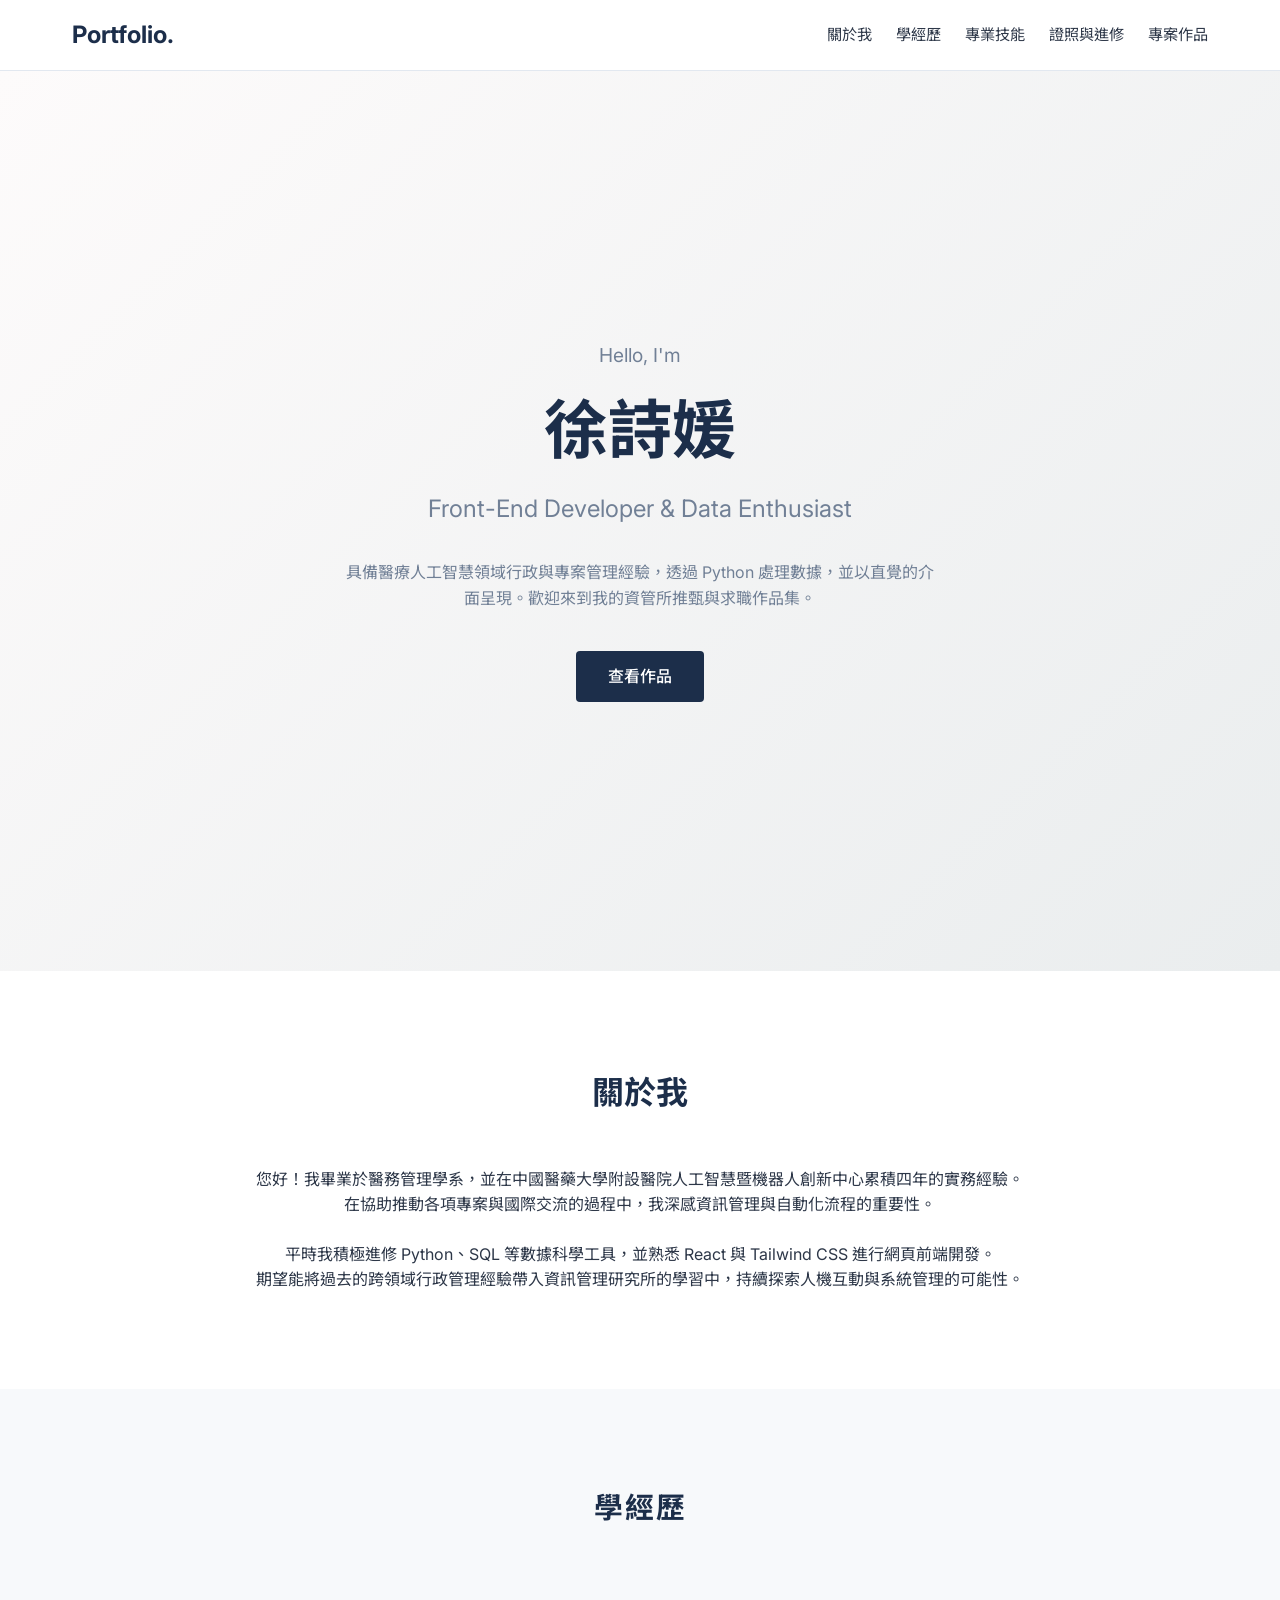
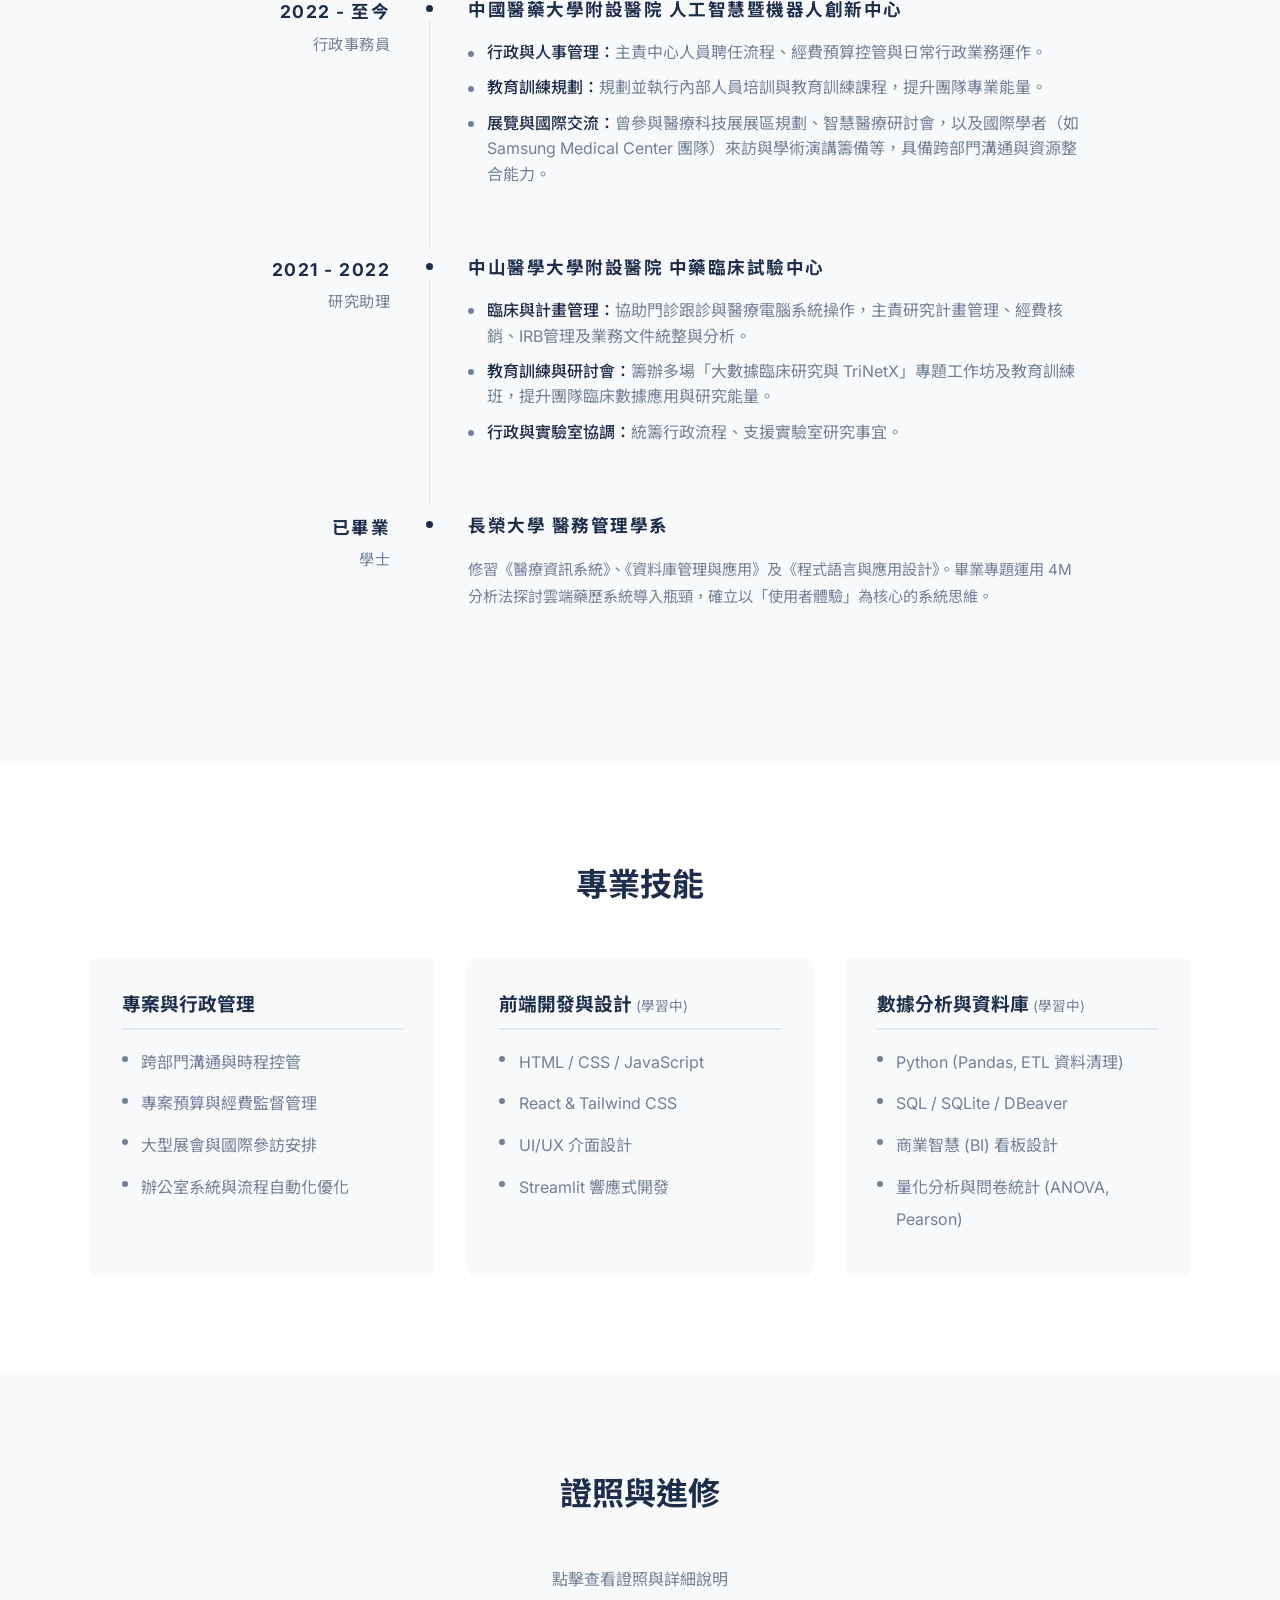
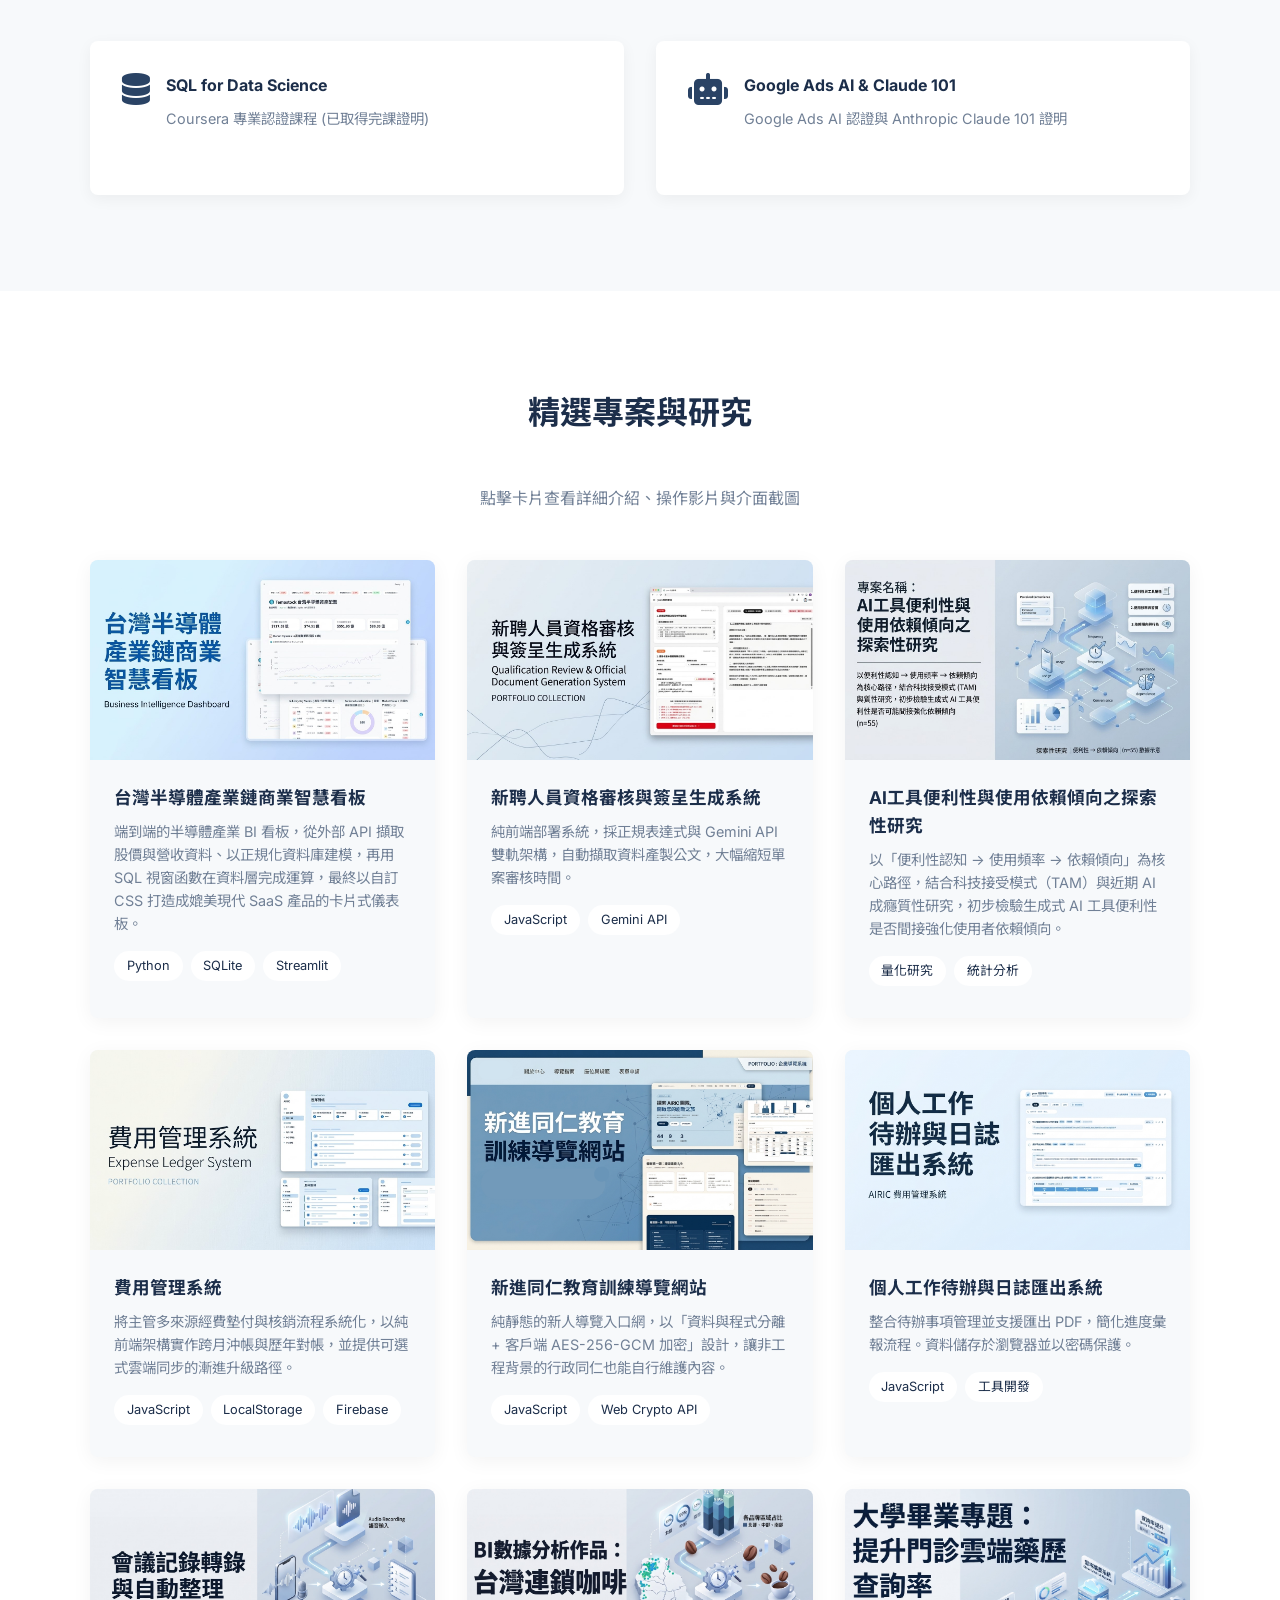
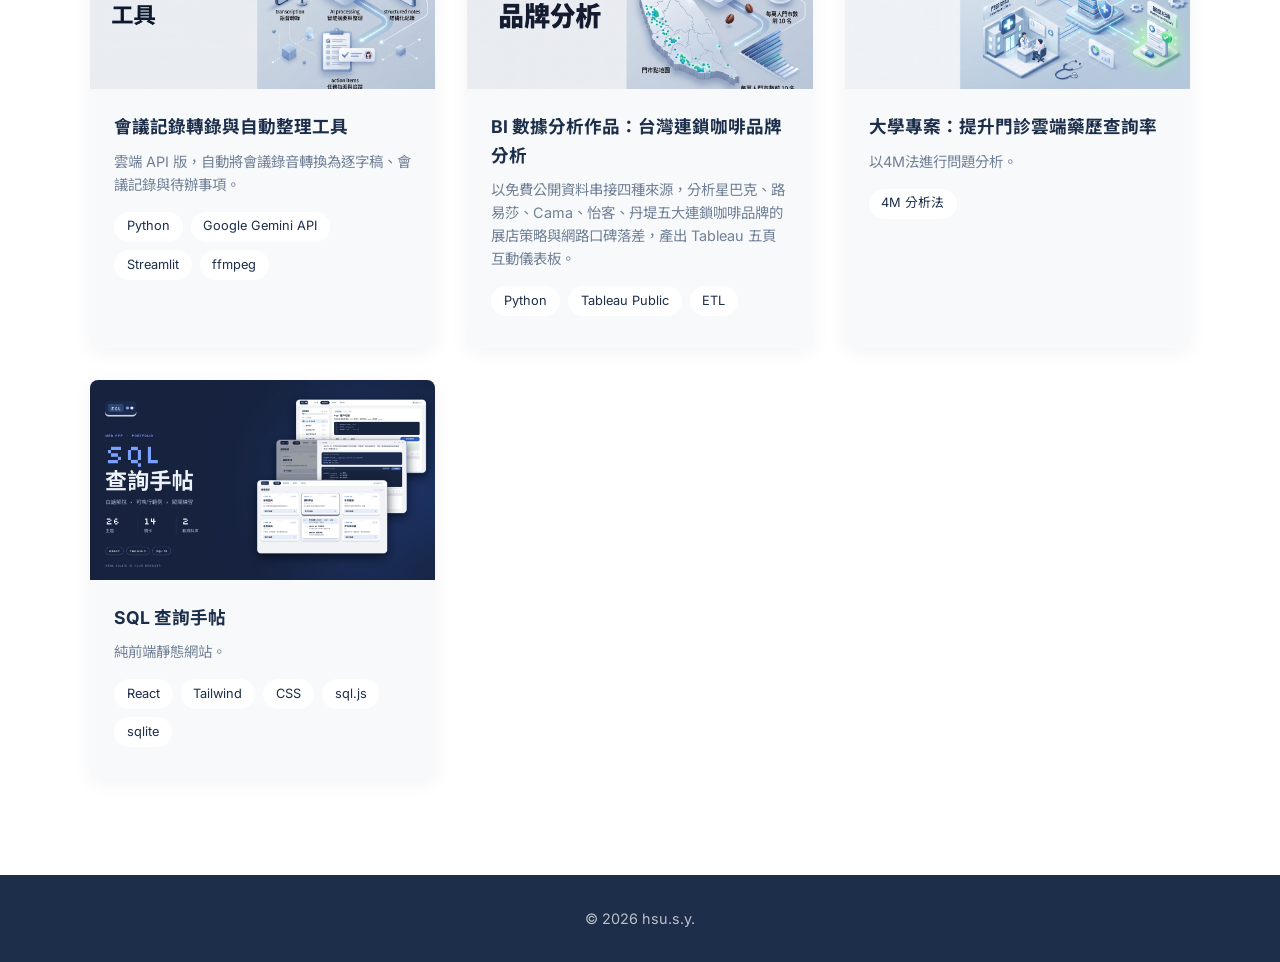
==== index.html @ f5f01fbf "Remove architecture diagram from index.html Removed architecture diagram from the HTML content." ====
<!DOCTYPE html>
<html lang="zh-TW">
<head>
    <meta charset="UTF-8">
    <meta name="viewport" content="width=device-width, initial-scale=1.0">
    <title>我的作品集 | 履歷</title>
    <link rel="stylesheet" href="assets/css/style.css">
    <link href="https://fonts.googleapis.com/css2?family=Noto+Sans+TC:wght@300;400;500;700&family=Inter:wght@300;400;600&display=swap" rel="stylesheet">
    <link rel="stylesheet" href="https://cdnjs.cloudflare.com/ajax/libs/font-awesome/6.4.0/css/all.min.css">
    <style>
                /* ===== 修正彈窗排版與按鈕大小（最終完美版） ===== */
        /* 1. 將安全距離改加在「大標題 (h2)」上，放過小標題 (p) 讓它維持滿版 */
        .modal-header h2 {
            padding-right: 90px;
        }

        @media (max-width: 768px) {
            /* 手機版的標題安全距離與字體微調 */
            .modal-header h2 {
                padding-right: 75px !important; 
                font-size: 1.35rem; 
                line-height: 1.4;
            }

            /* 2. 強制重置按鈕容器，確保兩者長得一樣 */
            .modal-content .close-btn, 
            .modal-content .expand-btn {
                width: 32px !important;
                height: 32px !important;
                display: flex !important;
                align-items: center !important;
                justify-content: center !important;
                background: transparent !important; 
                border: none !important;            
                padding: 0 !important;              
                top: 15px !important;               
            }

            /* 3. 微調左右位置 */
            .modal-content .close-btn {
                right: 15px !important;
            }
            .modal-content .expand-btn {
                right: 50px !important; /* 貼在 X 旁邊 */
            }

            /* 4. 強制縮小裡面的圖示 */
            .modal-content .close-btn i, 
            .modal-content .expand-btn i {
                font-size: 16px !important; 
            }
        }
    
        /* ===== 專案內文補充樣式 ===== */
        .info-table {
            width: 100%;
            border-collapse: collapse;
            margin: 1rem 0 1.5rem;
            font-size: 0.9rem;
        }
        .info-table th, .info-table td {
            border: 1px solid var(--border-color, #e2e2e2);
            padding: 0.7rem 0.9rem;
            text-align: left;
            vertical-align: top;
            line-height: 1.6;
        }
        .info-table th {
            background: var(--bg-light, #f7f7f7);
            color: var(--primary-navy, #1a2b4c);
            font-weight: 600;
            white-space: nowrap;
        }
        .info-table td {
            color: var(--text-muted, #6b6b6b);
            background: var(--bg-white, #fff);
        }
        .info-table td.center {
            text-align: center;
            white-space: nowrap;
        }
        .modal-body h4 {
            color: var(--primary-navy, #1a2b4c);
            margin-top: 2rem;
            margin-bottom: 0.75rem;
            font-size: 1.05rem;
            border-left: 3px solid var(--primary-light, #4a6ea8);
            padding-left: 0.6rem;
        }
        .modal-body h5 {
            color: var(--primary-navy, #1a2b4c);
            margin-top: 1.2rem;
            margin-bottom: 0.4rem;
            font-size: 0.95rem;
            opacity: 0.85;
        }
        .modal-body p {
            line-height: 1.8;
            color: var(--text-muted, #6b6b6b);
            margin-bottom: 0.6rem;
        }
        .modal-body ul, .modal-body ol {
            line-height: 1.85;
            color: var(--text-muted, #6b6b6b);
            margin: 0 0 1rem 0;
            padding-left: 1.4rem;
        }
        .modal-body ul li, .modal-body ol li {
            margin-bottom: 0.4rem;
        }
        .modal-body ul.sub-list {
            margin-top: 0.4rem;
            margin-bottom: 0.6rem;
        }
        .modal-body strong {
            color: var(--primary-navy, #1a2b4c);
        }
        .code-block {
            background: var(--bg-light, #f7f7f7);
            border: 1px solid var(--border-color, #e2e2e2);
            border-radius: 8px;
            padding: 1rem 1.2rem;
            font-family: 'Consolas', 'Courier New', monospace;
            font-size: 0.82rem;
            line-height: 1.7;
            color: var(--text-muted, #555);
            overflow-x: auto;
            margin: 1rem 0 1.5rem;
            white-space: pre;
        }
        .badge-row {
            display: flex;
            flex-wrap: wrap;
            gap: 0.5rem;
            margin: 0.5rem 0 1.2rem;
        }
        .badge-row span {
            background: var(--bg-light, #f2f2f2);
            color: var(--primary-navy, #1a2b4c);
            font-size: 0.78rem;
            padding: 0.25rem 0.7rem;
            border-radius: 20px;
            border: 1px solid var(--border-color, #e2e2e2);
        }
        .section-divider {
            border: none;
            border-top: 1px dashed var(--border-color, #ddd);
            margin: 2rem 0;
        }
        
        /* ===== 統一的精緻小圓點列表 ===== */
        .custom-dot-list {
            list-style: none; 
            padding-left: 0;
            margin: 0;
        }
        .custom-dot-list li {
            position: relative;
            padding-left: 1.2rem; 
            margin-bottom: 0.6rem;
            color: var(--text-muted);
        }
        .custom-dot-list li::before {
            content: '';
            position: absolute;
            left: 0;
            top: 0.65rem; 
            width: 6px;   
            height: 6px;
            background-color: var(--text-muted); 
            border-radius: 50%;
        }

        /* ===== 圖片放大 Lightbox 專用樣式 ===== */
        .lightbox {
            display: none; 
            position: fixed; 
            z-index: 3000; /* 確保層級高於 Modal */
            left: 0; top: 0; width: 100vw; height: 100vh;
            background-color: rgba(0,0,0,0.85); 
            backdrop-filter: blur(5px);
            align-items: center; justify-content: center;
        }
        .lightbox.show {
            display: flex; 
            animation: fadeIn 0.3s;
        }
        .lightbox-content {
            max-width: 90%; max-height: 90vh;
            border-radius: 8px;
            box-shadow: 0 4px 20px rgba(0,0,0,0.5);
            object-fit: contain;
        }
        .lightbox-close {
            position: absolute; top: 20px; right: 30px;
            color: #fff; font-size: 40px; font-weight: bold;
            cursor: pointer; transition: color 0.2s;
        }
        .lightbox-close:hover { color: #D95A53; }
        
        /* 可點擊放大的圖片樣式 */
        .zoomable-img {
            cursor: zoom-in;
            transition: transform 0.2s ease;
        }
        .zoomable-img:hover {
            transform: scale(1.02);
            opacity: 0.9;
        }

        @keyframes fadeIn {
            from { opacity: 0; }
            to { opacity: 1; }
        }
    </style>
</head>
<body>
    <!-- 導覽列 -->
    <nav class="navbar" style="position: relative; z-index: 999; background: #fff;">
        <div class="nav-container" style="display: flex; justify-content: space-between; align-items: center; width: 100%; max-width: 1200px; margin: 0 auto; padding: 1rem 2rem;">
            <a href="#" class="logo">Portfolio.</a>
            
            <!-- 手機版三條槓按鈕 -->
            <div class="menu-toggle" id="mobile-menu">
                <i class="fa-solid fa-bars"></i>
            </div>

            <!-- 選單連結 -->
            <ul class="nav-links" id="nav-links">
                <li><a href="#about">關於我</a></li>
                <li><a href="#resume">學經歷</a></li>
                <li><a href="#skills">專業技能</a></li>
                <li><a href="#certifications">證照與進修</a></li>
                <li><a href="#projects">專案作品</a></li>
            </ul>
        </div>
    </nav>

    <!-- 首頁橫幅 -->
    <header class="hero" id="home">
        <div class="hero-content fade-in">
            <p class="subtitle">Hello, I'm</p>
            <h1>徐詩媛</h1>
            <h2 class="role">Front-End Developer & Data Enthusiast</h2>
            <p class="description">具備醫療人工智慧領域行政與專案管理經驗，透過 Python 處理數據，並以直覺的介面呈現。歡迎來到我的資管所推甄與求職作品集。</p>
            <a href="#projects" class="btn-primary">查看作品</a>
        </div>
    </header>

    <!-- 關於我 -->
    <section class="section" id="about">
        <div class="container">
            <h2 class="section-title">關於我</h2>
            <div class="about-content fade-in" style="max-width: 800px; margin: 0 auto; text-align: center;">
                <p style="margin-bottom: 1.5rem;">您好！我畢業於醫務管理學系，並在中國醫藥大學附設醫院人工智慧暨機器人創新中心累積四年的實務經驗。<br>在協助推動各項專案與國際交流的過程中，我深感資訊管理與自動化流程的重要性。</p>
                <p>平時我積極進修 Python、SQL 等數據科學工具，並熟悉 React 與 Tailwind CSS 進行網頁前端開發。<br>期望能將過去的跨領域行政管理經驗帶入資訊管理研究所的學習中，持續探索人機互動與系統管理的可能性。</p>
            </div>
        </div>
    </section>

    <!-- 學經歷 (Resume) -->
    <section class="section bg-light" id="resume">
        <div class="container">
            <h2 class="wix-section-title" style="text-align: center;">學經歷</h2>
            
            <div class="wix-timeline fade-in">
                <div class="wix-timeline-item">
                    <div class="wix-left">
                        <div class="wix-date" style="font-weight: 700; color: var(--primary-navy);">2022 - 至今</div>
                        <div class="wix-title" style="font-weight: 400; color: var(--text-muted);">行政事務員</div>
                    </div>
                    <div class="wix-center">
                        <div class="wix-dot"></div>
                        <div class="wix-line"></div>
                    </div>
                    <div class="wix-right">
                        <div class="wix-company" style="font-weight: 700; color: var(--primary-navy);">中國醫藥大學附設醫院 人工智慧暨機器人創新中心</div>
                        <ul class="custom-dot-list" style="font-weight: 400;">
                            <li><span style="font-weight: 500; color: var(--primary-navy);">行政與人事管理：</span>主責中心人員聘任流程、經費預算控管與日常行政業務運作。</li>
                            <li><span style="font-weight: 500; color: var(--primary-navy);">教育訓練規劃：</span>規劃並執行內部人員培訓與教育訓練課程，提升團隊專業能量。</li>
                            <li><span style="font-weight: 500; color: var(--primary-navy);">展覽與國際交流：</span>曾參與醫療科技展展區規劃、智慧醫療研討會，以及國際學者（如 Samsung Medical Center 團隊）來訪與學術演講籌備等，具備跨部門溝通與資源整合能力。</li>
                        </ul>
                    </div>
                </div>

                <div class="wix-timeline-item">
                    <div class="wix-left">
                        <div class="wix-date" style="font-weight: 700; color: var(--primary-navy);">2021 - 2022</div>
                        <div class="wix-title" style="font-weight: 400; color: var(--text-muted);">研究助理</div>
                    </div>
                    <div class="wix-center">
                        <div class="wix-dot"></div>
                        <div class="wix-line"></div>
                    </div>
                    <div class="wix-right">
                        <div class="wix-company" style="font-weight: 700; color: var(--primary-navy);">中山醫學大學附設醫院 中藥臨床試驗中心</div>
                        <ul class="custom-dot-list" style="font-weight: 400;">
                            <li><span style="font-weight: 500; color: var(--primary-navy);">臨床與計畫管理：</span>協助門診跟診與醫療電腦系統操作，主責研究計畫管理、經費核銷、IRB管理及業務文件統整與分析。</li>
                            <li><span style="font-weight: 500; color: var(--primary-navy);">教育訓練與研討會：</span>籌辦多場「大數據臨床研究與 TriNetX」專題工作坊及教育訓練班，提升團隊臨床數據應用與研究能量。</li>
                            <li><span style="font-weight: 500; color: var(--primary-navy);">行政與實驗室協調：</span>統籌行政流程、支援實驗室研究事宜。</li>
                        </ul>
                    </div>
                </div>

                <div class="wix-timeline-item">
                    <div class="wix-left">
                        <div class="wix-date" style="font-weight: 700; color: var(--primary-navy);">已畢業</div>
                        <div class="wix-title" style="font-weight: 400; color: var(--text-muted);">學士</div>
                    </div>
                    <div class="wix-center">
                        <div class="wix-dot"></div>
                        <div class="wix-line"></div>
                    </div>
                    <div class="wix-right">
                        <div class="wix-company" style="font-weight: 700; color: var(--primary-navy);">長榮大學 醫務管理學系</div>
                        <div class="wix-desc" style="color: var(--text-muted); line-height: 1.8; font-size: 0.95rem; font-weight: 400;">
                            修習《醫療資訊系統》、《資料庫管理與應用》及《程式語言與應用設計》。畢業專題運用 4M 分析法探討雲端藥歷系統導入瓶頸，確立以「使用者體驗」為核心的系統思維。
                        </div>
                    </div>
                </div>
            </div>
        </div>
    </section>

    <!-- 專業技能區塊 -->
    <section class="section" id="skills">
        <div class="container">
            <h2 class="section-title">專業技能</h2>
            <div class="skills-grid" style="display: grid; grid-template-columns: repeat(auto-fit, minmax(250px, 1fr)); gap: 2rem;">
                <div class="skill-category fade-in" style="background: var(--bg-light); padding: 2rem; border-radius: 8px;">
                    <h3 style="color: var(--primary-navy); margin-bottom: 1rem; border-bottom: 2px solid var(--border-color); padding-bottom: 0.5rem;">專案與行政管理</h3>
                    <ul class="custom-dot-list" style="line-height: 2;">
                        <li>跨部門溝通與時程控管</li>
                        <li>專案預算與經費監督管理</li>
                        <li>大型展會與國際參訪安排</li>
                        <li>辦公室系統與流程自動化優化</li>                    
                    </ul>
                </div>
                <div class="skill-category fade-in" style="background: var(--bg-light); padding: 2rem; border-radius: 8px;">
                    <h3 style="color: var(--primary-navy); margin-bottom: 1rem; border-bottom: 2px solid var(--border-color); padding-bottom: 0.5rem;">
                        前端開發與設計 <span style="font-size: 0.85rem; font-weight: 400; color: var(--text-muted);">(學習中)</span>
                    </h3>
                    <ul class="custom-dot-list" style="line-height: 2;">
                        <li>HTML / CSS / JavaScript</li>
                        <li>React & Tailwind CSS</li>
                        <li>UI/UX 介面設計</li>
                        <li>Streamlit 響應式開發</li>
                    </ul>
                </div>
                <div class="skill-category fade-in" style="background: var(--bg-light); padding: 2rem; border-radius: 8px;">
                    <h3 style="color: var(--primary-navy); margin-bottom: 1rem; border-bottom: 2px solid var(--border-color); padding-bottom: 0.5rem;">
                        數據分析與資料庫 <span style="font-size: 0.85rem; font-weight: 400; color: var(--text-muted);">(學習中)</span>
                    </h3>
                    <ul class="custom-dot-list" style="line-height: 2;">
                        <li>Python (Pandas, ETL 資料清理)</li>
                        <li>SQL / SQLite / DBeaver</li>
                        <li>商業智慧 (BI) 看板設計</li>
                        <li>量化分析與問卷統計 (ANOVA, Pearson)</li>
                    </ul>
                </div>
            </div>
        </div>
    </section>

    <!-- 證照與進修 -->
    <section class="section bg-light" id="certifications">
        <div class="container">
            <h2 class="section-title">證照與進修</h2>
            <p style="text-align: center; margin-bottom: 3rem; color: var(--text-muted);">點擊查看證照與詳細說明</p>
            <div class="cert-grid" style="display: grid; grid-template-columns: repeat(auto-fit, minmax(280px, 1fr)); gap: 2rem;">
                <!-- 證照 1~5 -->
                <div class="cert-card fade-in" onclick="openModal('cert-modal-1')" style="background: var(--bg-white); padding: 2rem; border-radius: 8px; box-shadow: 0 4px 15px rgba(0,0,0,0.05); display: flex; align-items: flex-start; gap: 1rem; cursor: pointer; transition: transform 0.3s;">
                    <i class="fa-solid fa-database" style="font-size: 2rem; color: var(--primary-light);"></i>
                    <div>
                        <h4 style="color: var(--primary-navy); margin-bottom: 0.5rem;">SQL for Data Science</h4>
                        <p style="color: var(--text-muted); font-size: 0.9rem; line-height: 1.6;">Coursera 專業認證課程 (已取得完課證明)</p>
                        <span class="tag" style="margin-top: 0.5rem; display: inline-block;"></span>
                    </div>
                </div>
                <div class="cert-card fade-in" onclick="openModal('cert-modal-2')" style="background: var(--bg-white); padding: 2rem; border-radius: 8px; box-shadow: 0 4px 15px rgba(0,0,0,0.05); display: flex; align-items: flex-start; gap: 1rem; cursor: pointer; transition: transform 0.3s;">
                    <i class="fa-solid fa-robot" style="font-size: 2rem; color: var(--primary-light);"></i>
                    <div>
                        <h4 style="color: var(--primary-navy); margin-bottom: 0.5rem;">Google Ads AI & Claude 101</h4>
                        <p style="color: var(--text-muted); font-size: 0.9rem; line-height: 1.6;">Google Ads AI 認證與 Anthropic Claude 101 證明</p>
                        <span class="tag" style="margin-top: 0.5rem; display: inline-block;"></span>
                    </div>
                </div>

            </div>
        </div>
    </section>

    <!-- 精選專案與研究 -->
    <section class="section" id="projects">
        <div class="container">
            <h2 class="section-title">精選專案與研究</h2>
            <p style="text-align: center; margin-bottom: 3rem; color: var(--text-muted);">點擊卡片查看詳細介紹、操作影片與介面截圖</p>
            <div class="project-grid">
                
                <div class="project-card fade-in" onclick="openModal('modal-1')" style="background: var(--bg-light); cursor: pointer;">
                    <div class="project-img-placeholder" style="overflow: hidden; padding: 0;">
                        <img src="assets/img/bi.jpg" alt="半導體 BI 儀表板封面" style="width: 100%; height: 100%; object-fit: cover;">
                    </div>
                    <div class="project-info">
                        <h3>台灣半導體產業鏈商業智慧看板</h3>
                        <p>端到端的半導體產業 BI 看板，從外部 API 擷取股價與營收資料、以正規化資料庫建模，再用 SQL 視窗函數在資料層完成運算，最終以自訂 CSS 打造成媲美現代 SaaS 產品的卡片式儀表板。</p>
                        <div class="tags-container" style="margin-top: 1rem;">
                            <span class="tag">Python</span><span class="tag">SQLite</span><span class="tag">Streamlit</span>
                        </div>
                    </div>
                </div>

                <div class="project-card fade-in" onclick="openModal('modal-2')" style="background: var(--bg-light); cursor: pointer;">
                    <div class="project-img-placeholder" style="overflow: hidden; padding: 0;">
                        <img src="assets/img/hr.jpg" alt="公文生成封面" style="width: 100%; height: 100%; object-fit: cover;">
                    </div>
                    <div class="project-info">
                        <h3>新聘人員資格審核與簽呈生成系統</h3>
                        <p>純前端部署系統，採正規表達式與 Gemini API 雙軌架構，自動擷取資料產製公文，大幅縮短單案審核時間。</p>
                        <div class="tags-container" style="margin-top: 1rem;">
                            <span class="tag">JavaScript</span><span class="tag">Gemini API</span>
                        </div>
                    </div>
                </div>
                
                <div class="project-card fade-in" onclick="openModal('modal-3')" style="background: var(--bg-light); cursor: pointer;">
                  <div class="project-img-placeholder">
                     <img src="assets/img/paper.jpg" alt="問卷統計分析封面">
                   </div>
                   <div class="project-info">
                        <h3>AI工具便利性與使用依賴傾向之探索性研究</h3>
                        <p>以「便利性認知 → 使用頻率 → 依賴傾向」為核心路徑，結合科技接受模式（TAM）與近期 AI 成癮質性研究，初步檢驗生成式 AI 工具便利性是否間接強化使用者依賴傾向。</p>
                        <div class="tags-container" style="margin-top: 1rem;">
                            <span class="tag">量化研究</span><span class="tag">統計分析</span>
                        </div>
                    </div>
                </div>

                <div class="project-card fade-in" onclick="openModal('modal-4')" style="background: var(--bg-light); cursor: pointer;">
                    <div class="project-img-placeholder" style="overflow: hidden; padding: 0;">
                        <img src="assets/img/money.jpg" alt="費用管理封面" style="width: 100%; height: 100%; object-fit: cover;">
                    </div>
                    <div class="project-info">
                        <h3>費用管理系統</h3>
                        <p>將主管多來源經費墊付與核銷流程系統化，以純前端架構實作跨月沖帳與歷年對帳，並提供可選式雲端同步的漸進升級路徑。</p>
                        <div class="tags-container" style="margin-top: 1rem;">
                            <span class="tag">JavaScript</span><span class="tag">LocalStorage</span><span class="tag">Firebase</span>
                        </div>
                    </div>
                </div>

                <div class="project-card fade-in" onclick="openModal('modal-5')" style="background: var(--bg-light); cursor: pointer;">
                    <div class="project-img-placeholder" style="overflow: hidden; padding: 0;">
                        <img src="assets/img/newpeople.png" alt="導覽網站封面" style="width: 100%; height: 100%; object-fit: cover;">
                    </div>
                    <div class="project-info">
                        <h3>新進同仁教育訓練導覽網站</h3>
                        <p>純靜態的新人導覽入口網，以「資料與程式分離 + 客戶端 AES-256-GCM 加密」設計，讓非工程背景的行政同仁也能自行維護內容。</p>
                        <div class="tags-container" style="margin-top: 1rem;">
                            <span class="tag">JavaScript</span><span class="tag">Web Crypto API</span>
                        </div>
                    </div>
                </div>

                <div class="project-card fade-in" onclick="openModal('modal-6')" style="background: var(--bg-light); cursor: pointer;">
                    <div class="project-img-placeholder" style="overflow: hidden; padding: 0;">
                        <img src="assets/img/todo.png" alt="代辦事項封面" style="width: 100%; height: 100%; object-fit: cover;">
                    </div>
                    <div class="project-info">
                        <h3>個人工作待辦與日誌匯出系統</h3>
                        <p>整合待辦事項管理並支援匯出 PDF，簡化進度彙報流程。資料儲存於瀏覽器並以密碼保護。</p>
                        <div class="tags-container" style="margin-top: 1rem;">
                            <span class="tag">JavaScript</span><span class="tag">工具開發</span>
                        </div>
                    </div>
                </div>

                <div class="project-card fade-in" onclick="openModal('modal-7')" style="background: var(--bg-light); cursor: pointer;">
                    <div class="project-img-placeholder" style="overflow: hidden; padding: 0;">
                        <img src="assets/img/meetinggo.jpg" alt="會議記錄轉錄與自動整理工具封面" style="width: 100%; height: 100%; object-fit: cover;">
                    </div>
                    <div class="project-info">
                        <h3>會議記錄轉錄與自動整理工具</h3>
                        <p>雲端 API 版，自動將會議錄音轉換為逐字稿、會議記錄與待辦事項。</p>
                        <div class="tags-container" style="margin-top: 1rem;">
                            <span class="tag">Python</span><span class="tag">Google Gemini API</span><span class="tag">Streamlit</span><span class="tag">ffmpeg</span>
                        </div>
                    </div>
                </div>
                
                <div class="project-card fade-in" onclick="openModal('modal-8')" style="background: var(--bg-light); cursor: pointer;">
                   <div class="project-img-placeholder" style="overflow: hidden; padding: 0;">
                       <img src="assets/img/coffee.jpg" alt="BI 數據分析作品：台灣連鎖咖啡品牌分析封面" style="width: 100%; height: 100%; object-fit: cover;">
                  </div>
                       <div class="project-info">
                       <h3>BI 數據分析作品：台灣連鎖咖啡品牌分析</h3>
                       <p>以免費公開資料串接四種來源，分析星巴克、路易莎、Cama、怡客、丹堤五大連鎖咖啡品牌的展店策略與網路口碑落差，產出 Tableau 五頁互動儀表板。</p>
                       <div class="tags-container" style="margin-top: 1rem;">
                           <span class="tag">Python</span><span class="tag">Tableau Public</span><span class="tag">ETL</span>
                        </div>
                     </div>
                 </div>
                
                <div class="project-card fade-in" onclick="openModal('modal-9')" style="background: var(--bg-light); cursor: pointer;">
                    <div class="project-img-placeholder" style="overflow: hidden; padding: 0;">
                        <img src="assets/img/co.jpg" alt="BI 數據分析作品：台灣連鎖咖啡品牌分析封面" style="width: 100%; height: 100%; object-fit: cover;">
                    </div>
                    <div class="project-info">
                        <h3>大學專案：提升門診雲端藥歷查詢率 </h3>
                        <p>以4M法進行問題分析。</p>
                        <div class="tags-container" style="margin-top: 1rem;">
                            <span class="tag">4M 分析法</span>
                        </div>
                    </div>
                </div> 

                <div class="project-card fade-in" onclick="openModal('modal-10')" style="background: var(--bg-light); cursor: pointer;">
                    <div class="project-img-placeholder" style="overflow: hidden; padding: 0;">
                        <img src="assets/img/sqlbook.jpg" alt="SQL 查詢手帖" style="width: 100%; height: 100%; object-fit: cover;">
                    </div>
                    <div class="project-info">
                        <h3>SQL 查詢手帖 </h3>
                        <p>純前端靜態網站。</p>
                        <div class="tags-container" style="margin-top: 1rem;">
                            <span class="tag">React</span><span class="tag">Tailwind</span><span class="tag">CSS</span><span class="tag">sql.js</span><span class="tag">sqlite</span>
                        </div>
                    </div>
                </div>  
                
            </div>
        </div>
    </section>

    <footer>
        <p>&copy; 2026 hsu.s.y. </p>
    </footer>

    <!-- ================= 證照彈出視窗 (Cert Modals) ================= -->
    <div id="cert-modal-1" class="modal">
        <div class="modal-content">
            <span class="close-btn" onclick="closeModal('cert-modal-1')"><i class="fa-solid fa-xmark"></i></span>
            <div class="modal-header">
                <h2>Coursera - SQL for Data Science</h2>
                <p>結構化查詢語言與數據清理專業認證</p>
            </div>
                   <div class="modal-body">
                     <div class="cert-photo-gallery">
                       <div class="cert-img-box">
                        <img src="assets/img/SQL.png" class="zoomable-img" onclick="openLightbox(this)" alt="SQL for Data Science 證書" onerror="this.outerHTML='<div class=&quot;modal-img&quot;>放置 Coursera SQL 證書照片</div>'">
                     </div>
                  </div>

                <h4>課程簡介</h4>
                <p>本課程由加州大學戴維斯分校 (UC Davis) 於 Coursera 平台開設，內容涵蓋關聯式資料庫 (RDBMS) 基礎概念、SQL 語法（SELECT、WHERE、JOIN、GROUP BY、Subqueries）以及資料清理與篩選之實務應用。</p>
                
                <h4>學習收穫與跨領域銜接</h4>
                <ul>
                    <li><strong>建立關聯式資料庫的基礎觀念：</strong>身為跨領域學習者，過去處理行政資料主要依賴 Excel。透過這門課程，我建立了對關聯式資料庫 (RDBMS) 的基本認知，理解資料如何透過主鍵與外鍵進行關聯，並學會使用 JOIN 與子查詢處理跨表資料。</li>
                    <li><strong>理解結構化資料的查詢與處理邏輯：</strong>學習使用 SQL 語法進行資料篩選與整理，了解如何在資料庫端運用 <code>CASE WHEN</code>、字串與日期函數進行基礎的資料格式化，逐漸建立起結構化查詢的邏輯思維。</li>
                    <li><strong>掌握數據概況的基礎檢視能力：</strong>學習運用 GROUP BY 與聚合函數（如 COUNT、AVG），培養在面對一組新資料時，能快速檢視資料分佈與概況的基本能力。</li>
                    <li><strong>為後續專案實作奠定基礎：</strong>這門課程為我提供了初步的資料庫工具基礎。在後續開發「半導體 BI 看板」專案時，我便嘗試運用所學的 SQLite 進行基礎資料庫建置，並進一步探索視窗函數 (Window Functions) 的應用。</li>
                    <li><strong>促進跨領域溝通與業務銜接：</strong>具備基礎的 SQL 概念與語法能力後，有助於未來在面對醫療資訊系統 (HIS) 等相關行政業務時，能以更清晰的邏輯與資訊技術人員進行溝通。</li>
                </ul>
            </div>
        </div>
    </div>

    <div id="cert-modal-2" class="modal">
        <div class="modal-content">
            <span class="close-btn" onclick="closeModal('cert-modal-2')"><i class="fa-solid fa-xmark"></i></span>
            <div class="modal-header">
                <h2>Google Ads AI 認證 & Anthropic Claude 101</h2>
                <p>生成式 AI 與數位行銷應用認證</p>
            </div>
           <div class="modal-body">
                <!-- 三張證書圖片展示 -->
                <div class="cert-photo-gallery" style="display: grid; grid-template-columns: repeat(auto-fit, minmax(180px, 1fr)); gap: 1rem; margin-bottom: 1.5rem;">
                    <div class="cert-img-box">
                        <img src="assets/img/101.png" class="zoomable-img" onclick="openLightbox(this)" alt="Anthropic Claude 101 證書" style="width: 100%; border-radius: 6px; border: 1px solid var(--border-color);" onerror="this.outerHTML='<div class=&quot;modal-img&quot;>Anthropic Claude 101 證書照片</div>'">
                    </div>
                    <div class="cert-img-box">
                        <img src="assets/img/DM.PNG" class="zoomable-img" onclick="openLightbox(this)" alt="Google Digital Marketing 證書" style="width: 100%; border-radius: 6px; border: 1px solid var(--border-color);" onerror="this.outerHTML='<div class=&quot;modal-img&quot;>Google Digital Marketing 證書照片</div>'">
                    </div>
                    <div class="cert-img-box">
                        <img src="assets/img/AIG.PNG" class="zoomable-img" onclick="openLightbox(this)" alt="Google AI for Generalists 證書" style="width: 100%; border-radius: 6px; border: 1px solid var(--border-color);" onerror="this.outerHTML='<div class=&quot;modal-img&quot;>Google AI for Generalists 證書照片</div>'">
                    </div>
                </div>

                <h4>證書簡介</h4>
                <p>本區塊整合 Google「數位人才探索計畫」（Digital Marketing & AI for Generalists）與 Anthropic 官方「Claude 101」學習證明。內容涵蓋 Google Analytics 4 (GA4) 數據概念、生成式 AI 工具（Gemini、Claude、NotebookLM）之基礎應用與提示詞技巧，建立跨平台的生成式 AI 與數位數據理解。</p>
                
                <h4>學習收穫與應用</h4>
                <ul>
                    <li><strong>理解數據驅動 (Data-Driven) 的分析思維：</strong>學習 Google Analytics 4 (GA4) 與數位行銷數據的基本概念，了解如何觀察使用者行為數據與流量來源，培養對線上互動數據的基礎敏感度。</li>
                    <li><strong>運用生成式 AI (Gemini & NotebookLM) 輔助資料整理：</strong>學習利用 Gemini 進行內容發想與文案初稿撰寫，並透過 NotebookLM 彙整多源文獻與研討會資料，快速生成摘要與結構化筆記，提升行政與專案研究的資料處理效率。</li>
                    <li><strong>掌握跨平台生成式 AI 工具 (Claude & Gemini)：</strong>理解不同大型語言模型 (LLM) 的特性與應用情境，學習靈活運用提示詞 (Prompt) 輔助文本整理、邏輯梳理與文案初稿撰寫。</li>
                    <li><strong>優化辦公室生產力與工作流程：</strong>理解 Google Workspace 結合 AI 工具的實務應用（如 Docs、Sheets、Slides 等協作），將 AI 工具融入日常行政、簡報製作與會議紀錄彙整中，嘗試建立更順暢的數位工作流。</li>
                    <li><strong>促進跨領域溝通與數位轉型概念：</strong>身為非資訊背景者，透過學習現代數位行銷與生成式 AI 工具的基礎應用，有助於未來在面對跨部門專案推動或數位工具導入時，具備更全面的工具理解與溝通語言。</li>
                </ul>
            </div>
        </div>
    </div>
    
    

    <!-- ================= 專案彈出視窗 (Project Modals) ================= -->
    
    <!-- 專案 1：台灣半導體產業鏈商業智慧看板 -->
    <div id="modal-1" class="modal">
        <div class="modal-content">
            <button class="expand-btn" onclick="toggleExpand(this)" title="點擊放大/還原視窗">
                <i class="fa-solid fa-up-right-and-down-left-from-center"></i>
            </button>
            <span class="close-btn" onclick="closeModal('modal-1')"><i class="fa-solid fa-xmark"></i></span>
            <div class="modal-header">
                <h2>台灣半導體產業鏈商業智慧看板</h2>
                <p>端到端的半導體產業 BI 看板，從外部 API 擷取股價與營收資料、以正規化資料庫建模，再用 SQL 視窗函數在資料層完成運算，最終以自訂 CSS 打造 SaaS 產品的卡片式儀表板。</p>
            </div>
            <div class="modal-body">
                <!-- 加回來的影片與圖片展示區塊 -->
                <div class="media-container">
                    <h4>🎬 操作示範影片</h4>
                    <div class="video-wrapper">
                        <video controls width="100%" style="border-radius: 8px; box-shadow: 0 4px 15px rgba(0,0,0,0.1);">
                            <source src="assets/video/BI.mp4" type="video/mp4">
                            您的瀏覽器不支援影片播放標籤，建議使用 Chrome 或 Edge。
                        </video>
                    </div>
                </div>
                <!-- 影片區塊結束 -->

                <h4 style="margin-top: 2rem;">一、系統功能說明</h4>
                
                <h5>1. 系統定位</h5>
                <p>一般投資人或產業分析師在研究台灣半導體供應鏈時，常遇到三個問題：每日股價與每月營收資料（公開資訊觀測站 MOPS）散落在不同平台，難以即時交叉比對；市面看板多以單一個股呈現,缺乏「上游 IC 設計 → 中游晶圓代工 → 下游封測 → 設備材料」的供應鏈巨觀視角；介面資訊層級混亂，關鍵數字沒有被階層化呈現。</p>
                <p>這個專案的目標是做出一套端到端的 BI 看板：資料從擷取、清洗、正規化建模到前端呈現全部自己掌控,而不是把現成資料丟進一張大表格就結束。</p>
                
                <h5>2. 系統架構</h5>
                <ul>
                    <li><strong>Data Source Layer:</strong> yfinance API（股價）、FinMind API / MOPS（月營收）</li>
                    <li><strong>ETL & Processing Layer:</strong> etl_pipeline.py：擷取 → Pandas 向量化清洗</li>
                    <li><strong>Storage Layer:</strong> SQLite 星型模型：Dim_Company / Fact_Daily_Stock / Fact_Monthly_Revenue</li>
                    <li><strong>BI Analytics & UI Layer:</strong>SQL 視窗函數運算 → CSS 客製注入 → Streamlit 儀表板</li>
                </ul>

                <h5>資料庫模型（星型模型）</h5>
                <table class="info-table">
                    <thead>
                        <tr>
                            <th>資料表</th>
                            <th>型態</th>
                            <th>說明</th>
                        </tr>
                    </thead>
                    <tbody>
                        <tr>
                            <td>Dim_Company</td>
                            <td class="center">維度表</td>
                            <td>stock_id（PK）、company_name、sector（上游 IC 設計／中游晶圓代工／下游封測／設備材料）</td>
                        </tr>
                        <tr>
                            <td>Fact_Daily_Stock</td>
                            <td class="center">事實表</td>
                            <td>複合主鍵 (stock_id, date)，開高低收、成交量、每日漲跌幅</td>
                        </tr>
                        <tr>
                            <td>Fact_Monthly_Revenue</td>
                            <td class="center">事實表</td>
                            <td>複合主鍵 (stock_id, year_month)，月營收、MoM、YoY</td>
                        </tr>
                    </tbody>
                </table>
                <p>一張維度表對兩張事實表都是 1 : N，個股的股價與營收各自以自己的時間顆粒度（日／月）獨立累積,查詢時再依 stock_id 關聯。</p>
                
                <h5>3. 核心功能</h5>
                <p><strong>首頁總覽</strong></p>
                <ul>
                    <li><strong>跑馬燈式報價條：</strong>橫向捲動顯示所有個股最新收盤價與漲跌幅徽章（紅漲綠跌，符合台股慣例配色）。</li>
                    <li><strong>KPI 卡片：</strong>當月半導體總營收，以及上／中／下游三個子產業的營收加總，一眼看出巨觀產值分佈。</li>
                    <li><strong>動態趨勢圖（同一張圖兩種模式）：</strong>下拉選單可切換「全產業總營收趨勢」（依 sector 分色的折線圖）或「個股 K 線」；選到個股時,K 線圖疊加 20 日與 60 日均線,均線透過 SQL 視窗函數即時算好再畫,不在前端用 Pandas 另外算一次。</li>
                    <li><strong>產業代表性個股表：</strong>卡片化列表,每列有色塊縮寫圖示、公司名／代碼、產業位置、收盤價、當日漲跌幅、營收 YoY。</li>
                    <li><strong>產業鏈產值結構占比：</strong>中空圓餅圖呈現四個產業區塊的營收占比,中心疊字顯示「100」,右側配色圖例逐項標示百分比。</li>
                    <li><strong>市場焦點手風琴（Market Focus）：</strong>依產業分組,用 HTML &lt;details&gt;／&lt;summary&gt; 做成可展開收合的清單,預設展開「上游 IC 設計」,每組列出成分股的即時報價,不需要額外的 JS 互動套件。</li>
                </ul>
                <p><strong>個股技術分析頁（Stock Market）</strong></p>
                <ul>
                    <li>側邊欄下拉選擇個股後,顯示完整期間的 K 線圖。</li>
                </ul>

                <h5>4. 技術架構細節</h5>
                <ul>
                    <li><strong>SQL 端運算優先：</strong>均線與「取每檔股票最新一筆」都寫成 SQL 視窗函數,由資料庫引擎算完才回傳給 Python,而不是撈全部資料回來用迴圈或 Pandas 逐檔計算。</li>
                    <li><strong>參數化查詢：</strong>個股查詢一律用 ? 佔位符搭配 params=(stock_id,) 傳入,不做字串拼接,避開 SQL Injection。</li>
                    <li><strong>視覺層：</strong>Streamlit 原生元件之外,大量用 st.markdown注入自訂 HTML/CSS,做出 Streamlit 預設樣式做不到的圓角卡片、徽章、跑馬燈、手風琴等介面。</li>
                    <li><strong>色彩系統：</strong>SECTOR_COLOR_MAP 把四個產業分類固定對應到一組莫蘭迪色系色碼,同一套色碼同時用在折線圖、甜甜圖與清單色塊,確保全站視覺一致。</li>
                </ul>
                
                <hr class="section-divider">

                <h4>二、資安與工程風險評估</h4>
                
                <h5></h5>
                <table class="info-table">
                    <thead>
                        <tr>
                            <th>項目</th>
                            <th>說明</th>
                        </tr>
                    </thead>
                    <tbody>
                        <tr>
                            <td>個股查詢採參數化 SQL</td>
                            <td>用參數綁定,不是字串拼接,避免 SQL Injection。</td>
                        </tr>
                        <tr>
                            <td>星型模型分離維度與事實</td>
                            <td>公司基本資料與逐日／逐月數據分表存放,更新股價不需要動到公司資料,降低資料異動時互相牽連的風險。</td>
                        </tr>
                        <tr>
                            <td>ETL 與 UI 分層</td>
                            <td>資料擷取與呈現是獨立腳本,重新整理資料不需要重啟或改動前端程式。</td>
                        </tr>
                        <tr>
                            <td>資料本質為公開資訊</td>
                            <td>股價、月營收皆為公開資訊觀測站資料,不涉及個資或機敏資料,資料本身的洩露風險低。</td>
                        </tr>
                    </tbody>
                </table>
                
            </div>
        </div>
    </div>
    
    <!-- 專案 2：新聘人員資格審核與簽呈生成系統 -->
    <div id="modal-2" class="modal">
        <div class="modal-content">
            <button class="expand-btn" onclick="toggleExpand(this)" title="點擊放大/還原視窗">
                <i class="fa-solid fa-up-right-and-down-left-from-center"></i>
            </button>
            <span class="close-btn" onclick="closeModal('modal-2')"><i class="fa-solid fa-xmark"></i></span>
            <div class="modal-header">
                <h2>新聘人員資格審核與簽呈生成系統</h2>
                <p>純前端部署系統，採正規表達式與 Gemini API 雙軌架構，自動擷取資料產製公文，大幅縮短單案審核時間。</p>
            </div>
            <div class="modal-body">
                <!-- 加回來的影片與圖片展示區塊 -->
                <div class="media-container">
                    <h4>🎬 操作示範影片</h4>
                    <div class="video-wrapper">
                        <video controls width="100%" style="border-radius: 8px;">
                            <source src="assets/video/聘任生成 .mp4" type="video/mp4">
                        </video>
                    </div>
                </div>
                <div class="media-container" style="margin-top: 2rem;">
                    <h4>📸 介面與功能展示</h4>
                    <div class="image-grid" style="display: grid; grid-template-columns: repeat(auto-fit, minmax(220px, 1fr)); gap: 1rem; margin-top: 1rem;">
               <!-- 圖 1 -->
                 <div class="gallery-item" style="height: 160px; border-radius: 8px; border: 1px solid var(--border-color); overflow: hidden;">
                   <img src="assets/img/list.png" class="zoomable-img" onclick="openLightbox(this)" alt="圖 1：條件審核" style="width: 100%; height: 100%; object-fit: cover;">
                      </div>
                <!-- 圖 2 -->
                 <div class="gallery-item" style="height: 160px; border-radius: 8px; border: 1px solid var(--border-color); overflow: hidden;">
                   <img src="assets/img/agree.png" class="zoomable-img" onclick="openLightbox(this)" alt="圖 2：條件審核通過" style="width: 100%; height: 100%; object-fit: cover;">
                      </div>          
                <!-- 圖 3 -->
                 <div class="gallery-item" style="height: 160px; border-radius: 8px; border: 1px solid var(--border-color); overflow: hidden;">
                   <img src="assets/img/ok.png" class="zoomable-img" onclick="openLightbox(this)" alt="圖 2：條件審核通過且產出聘任公文" style="width: 100%; height: 100%; object-fit: cover;">
                      </div> 
              <!-- 圖 4 -->
                 <div class="gallery-item" style="height: 160px; border-radius: 8px; border: 1px solid var(--border-color); overflow: hidden;">
                   <img src="assets/img/unagree.png" class="zoomable-img" onclick="openLightbox(this)" alt="圖 2：條件審核不通過且產出補件內容" style="width: 100%; height: 100%; object-fit: cover;">
                      </div>

                </div>
                </div>
                <!-- 影片區塊結束 -->

                <h4 style="margin-top: 2rem;">一、系統功能說明</h4>
                
                <h5>1. 系統定位</h5>
                <p>這是一套給醫院/研究中心人資單位使用的新聘人員資格初審工具。傳統上,人資人員要「手動」把應徵者履歷內容,一條一條比對該職位的進用門檻(學歷、年資、成果件數等),符合的話還要自己動手寫簽呈公文。這個系統把「比對」跟「寫公文」兩件事都自動化,人資只要輸入/上傳資料、按一個按鈕。</p>
                
                <h5>2. 核心功能(依操作流程)</h5>
                <p><strong>STEP 1｜選擇職位與門檻規範</strong></p>
                <ul>
                    <li>下拉選單內建 17 種常見職位(研發工程師、演算法工程師、資料科學家、法規品管工程師、專案經理等各職等),選擇後自動帶出該職位的學歷/年資/成果門檻文字範本。</li>
                    <li>也可選「自訂」,手動輸入院內特殊的審核條款。</li>
                </ul>

                <p><strong>STEP 2｜輸入應徵者資料</strong></p>
                <ul>
                    <li><strong>基本資料:</strong>姓名、擬聘單位、聘任類別(院聘 / 深耕計畫聘,兩者對應不同經費支應文字)。</li>
                    <li><strong>履歷摘要文字框:</strong>可手動輸入,也支援人資自行補註「已確認具備 5 年工作經驗」等說明,AI 會直接採信這類人工確認的文字。</li>
                    <li><strong>檔案上傳與解析:</strong>支援拖曳或點擊上傳 PDF、TXT、圖片。
                        <ul class="sub-list">
                            <li><strong>文字型 PDF：</strong>用 PDF.js 在瀏覽器端直接擷取文字。</li>
                            <li><strong>掃描影像 PDF / 圖片(如證照、推薦信掃描檔)：</strong>轉成 Base64,連同文字一起送給 Gemini 做視覺 OCR 辨識,讓 AI 親自「讀」圖片內容來判斷是否符合資格。</li>
                        </ul>
                    </li>
                </ul>
                
                <p><strong>AI 資格核對(開始執行資格核對與生成公文)</strong></p>
                <ul>
                    <li>把「門檻規範」+「應徵者資料」+「附件圖檔/PDF」一起包成結構化的 Prompt,送給 Gemini API。</li>
                    <li>AI 被要求：嚴格對照門檻逐項判斷是否「完全符合」;若應徵者仍在職會自動換算至今年;人資手動註記的年資可直接採信;掃描附件要親自用視覺能力閱讀。</li>
                    <li>AI 回傳結構化 JSON(是否通過 / 理由標題 / 詳細理由 / 公文文字),前端依此顯示核對結果矩陣,並自動切到對應公文。</li>
                </ul>
                
                <p><strong>公文自動生成</strong></p>
                <ul>
                    <li><strong>若「符合資格」：</strong>自動產出符合台灣公文標準格式的簽呈草稿(主旨 / 說明一二三 / 擬辦),包含學經歷敘述、成果亮點、經費支應來源等段落,人資只要微調後送簽即可,一個按鈕就能複製全文。</li>
                    <li><strong>若「不符合資格」：</strong>自動產出補件通知草稿,具體列出缺漏項目(例如「未檢附推薦信」)。</li>
                </ul>

                <p><strong>三分頁檢視結果</strong></p>
                <ol>
                    <li>資格核對矩陣(通過/不通過 + 理由)</li>
                    <li>擬聘簽呈 / 補件函(可一鍵複製)</li>
                    <li>去識別化方框(可預覽、微調、下載)</li>
                </ol>

                <p><strong>API Key 管理</strong></p>
                <ul>
                    <li>右上角小視窗設定個人 Gemini API Key,存在瀏覽器 LocalStorage,沒有 Key 時系統會提示,並停用 AI 核對功能(但基本頁面仍可操作)。</li>
                </ul>

                <h5>3. 技術架構</h5>
                <ul>
                    <li><strong>純前端(No Backend)：</strong>所有邏輯都在瀏覽器執行,不需要自己架設伺服器或資料庫,部署成本低(可放在靜態網站空間)。</li>
                    <li><strong>雙軌判斷邏輯：</strong>
                        <ul class="sub-list">
                            <li><strong>Gemini API</strong>—— 用於「語意理解」這種難用規則寫死的任務,例如判斷履歷內容是否「實質符合」某個模糊的資格條件、閱讀圖片辨識證照內容。</li>
                        </ul>
                        這是典型的「規則引擎 + AI 引擎」混合式設計,各司其職,避免所有事情都丟給 AI 造成成本高、不穩定、或都用規則造成沒有彈性。
                    </li>
                    <li><strong>模組化：</strong>HTML、app.js、style.css、tailwind.css,方便日後維護與版本控管。</li>
                </ul>

                <hr class="section-divider">

                <h4>二、資安評估</h4>
                
                <h5></h5>
                <table class="info-table">
                    <thead>
                        <tr>
                            <th>項目</th>
                            <th>說明</th>
                        </tr>
                    </thead>
                    <tbody>
                        <tr>
                            <td>純前端、無伺服器儲存</td>
                            <td>應徵者資料不會被上傳到「系統自己的」伺服器或資料庫,降低集中式資料庫被駭而大量外洩的風險。</td>
                        </tr>
                        <tr>
                            <td>API Key 需自行設定,不寫死在程式碼裡</td>
                            <td>避免金鑰被寫在原始碼中而隨程式碼外流。</td>
                        </tr>
                    </tbody>
                </table>
            </div>
        </div>
    </div>
    
    <!-- 專案 3：AI工具便利性與使用依賴傾向之探索性研究 -->
    <div id="modal-3" class="modal">
        <div class="modal-content">
            <button class="expand-btn" onclick="toggleExpand(this)" title="點擊放大/還原視窗">
                <i class="fa-solid fa-up-right-and-down-left-from-center"></i>
            </button>
            <span class="close-btn" onclick="closeModal('modal-3')"><i class="fa-solid fa-xmark"></i></span>
            <div class="modal-header">
                <h2>AI工具便利性與使用依賴傾向之探索性研究</h2>
                <p>探索性小樣本問卷研究（n = 55） 一句話介紹：以「便利性認知 → 使用頻率 → 依賴傾向」為核心路徑，結合科技接受模式（TAM）與近期 AI 成癮質性研究，用自編五構念問卷初步檢驗生成式 AI 工具便利性是否可能透過提高使用頻率，間接強化使用者依賴傾向，並延伸至拖延、專注力下降與認知卸載等後果變項。</p>
            </div>
            <div class="modal-body">
                <!-- 系統連結 -->
                <div class="media-container">
                    <h4>🔗完整專案內容</h4>
                    <p><a href="https://drive.google.com/file/d/1z3OCC4cgC3d_Y2oUm4AGbwq_nxjNb0Lm/view?usp=sharing" target="_blank" style="color: var(--primary-light); text-decoration: underline; font-weight: 500;">點此前往察看完整內容</a></p>
                </div>
                
                <!-- 加回來的圖片展示區塊 -->
            <div class="media-container">
              <h4>📊 研究數據與統計圖表展示</h4>
                 <div class="image-grid" style="display: grid; grid-template-columns: repeat(auto-fit, minmax(220px, 1fr)); gap: 1rem; margin-top: 1rem;">
        
                 <!-- 圖 1 -->
                 <div class="gallery-item" style="height: 160px; border-radius: 8px; border: 1px solid var(--border-color); overflow: hidden;">
                   <img src="assets/img/demographic_charts.png" class="zoomable-img" onclick="openLightbox(this)" alt="圖 1：樣本特性" style="width: 100%; height: 100%; object-fit: cover;">
                      </div>
                 <!-- 圖 2 -->
                 <div class="gallery-item" style="height: 160px; border-radius: 8px; border: 1px solid var(--border-color); overflow: hidden;">
                   <img src="assets/img/reliability_chart.png" class="zoomable-img" onclick="openLightbox(this)" alt="圖 2：不同職業別依賴傾向 ANOVA 分析圖" style="width: 100%; height: 100%; object-fit: cover;">
                      </div>
                 <!-- 圖 3 -->
                 <div class="gallery-item" style="height: 160px; border-radius: 8px; border: 1px solid var(--border-color); overflow: hidden;">
                   <img src="assets/img/pearson.png" class="zoomable-img" onclick="openLightbox(this)" alt="圖 3：問卷構念間之關聯性熱圖" style="width: 100%; height: 100%; object-fit: cover;">
                      </div>
                 <!-- 圖 4 -->
                 <div class="gallery-item" style="height: 160px; border-radius: 8px; border: 1px solid var(--border-color); overflow: hidden;">
                   <img src="assets/img/analysis.png" class="zoomable-img" onclick="openLightbox(this)" alt="圖 4：職業別組間差異分析" style="width: 100%; height: 100%; object-fit: cover;">
                      </div>
                     
                          </div>
                             </div>
                <!-- 圖片區塊結束 -->

                <h4 style="margin-top: 2rem;">一、研究內容說明</h4>
                
                <h5>1. 研究動機</h5>
                <p>生成式 AI 對話工具（ChatGPT、Claude、Gemini）因「有求必應」的互動特性大幅降低使用者取得資訊、完成任務的時間與心力成本。這種高便利性提升了效率,卻也逐漸引發學界對「AI 依賴」與「問題性 AI 使用」的關注。國際研究已開始累積實證基礎——CHI 2026 的質性研究提出「AI 精靈現象」（使用者只需付出極小努力即可精準獲得任何想要的結果,是驅動依賴的核心機制），2026 年的回顧性文獻也系統整理出 AICD、PUCAI-6、GAA-3 等測量依賴傾向的量表工具。但國內針對此現象的量化實證資料仍相當有限,尤其鮮少有研究進一步檢驗「便利性認知」如何透過「使用頻率」的中介效果導致「依賴傾向」的形成路徑,更遑論探討此依賴是否會弱化使用者的自主查證與批判性判斷。</p>
                <p>研究者本身具備醫務管理學系背景,長期關注醫療產業之數位轉型議題,並觀察到醫療從業人員工作步調快、決策壓力大,對 AI 工具的便利性可能有更顯著的吸引力與更高的依賴風險——這也是本研究將「職業別」納入分析、特別關注醫療相關工作者的動機來源。</p>
                
                <h5>2. 理論基礎</h5>
                <ul>
                    <li><strong>科技接受模式（TAM, Davis, 1989）：</strong>核心構念「認知易用性」（Perceived Ease of Use）與本研究「便利性認知」高度呼應,但本研究進一步追問:當易用性被推向「幾乎不需付出任何努力」的極致,是否反而弱化使用者自主查證與獨立思考的動機——這是既有 TAM 理論尚未充分回答的問題,也是本研究的核心切入點。</li>
                    <li><strong>AI 精靈現象（AI Genie Phenomenon, Shen et al., 2026）：</strong>質性研究歸納出三種成癮性 AI 使用類型（逃避式角色扮演、擬社交陪伴、認知兔洞），其中「認知兔洞」──使用者持續且強迫性地向 AI 提出開放式問題,並將此行為自我合理化為具生產力的探索──與本研究主題最相關,其核心誘因為「資訊尋求」,高好奇心者為高風險族群。</li>
                    <li><strong>依賴量表發展脈絡：</strong>AICD 量表（Zhang et al., 2025）率先以 8 題項量化情感與行為層面的依賴;其後的 PUCAI-6、GAA-3 進一步借用行為成癮理論（顯著性、失控感、耐受性、戒斷不適等）操作化,為本研究自編問卷的構念劃分提供理論基礎。</li>
                </ul>

                <h5>3. 研究問題與假設</h5>
                <table class="info-table">
                    <thead>
                        <tr>
                            <th>編號</th>
                            <th>研究問題</th>
                            <th>對應假設</th>
                        </tr>
                    </thead>
                    <tbody>
                        <tr>
                            <td class="center">RQ1</td>
                            <td>便利性認知是否與使用頻率有關?</td>
                            <td>H1：便利性認知越高,使用頻率越高</td>
                        </tr>
                        <tr>
                            <td class="center">RQ2</td>
                            <td>使用頻率與依賴傾向是否正相關?</td>
                            <td>H2：使用頻率越高,依賴傾向分數越高</td>
                        </tr>
                        <tr>
                            <td class="center">RQ3</td>
                            <td>依賴傾向是否與拖延、專注力下降有關?</td>
                            <td>H3：依賴傾向越高,拖延與專注力下降程度越高</td>
                        </tr>
                        <tr>
                            <td class="center">RQ4</td>
                            <td>依賴傾向是否與自主查證/獨立思考頻率負相關（認知卸載）?</td>
                            <td>H4：依賴傾向越高,查證與獨立思考頻率越低</td>
                        </tr>
                        <tr>
                            <td class="center">RQ5</td>
                            <td>不同職業別在依賴傾向上是否存在差異?</td>
                            <td>H5：不同職業別在依賴傾向分數上存在顯著差異</td>
                        </tr>
                    </tbody>
                </table>
                <p>研究架構以「便利性認知」為自變項,「使用頻率」為中介變項,「依賴傾向」為核心依變項,並延伸檢驗依賴傾向與「拖延/專注力下降」「認知卸載」兩項結果變項的關聯;「職業別」則作為分組比較變項。</p>
                
                <h5>4. 研究方法</h5>
                <ul>
                    <li><strong>抽樣：</strong>以目前有使用 AI 對話工具之成人為母體,採便利抽樣與滾雪球抽樣,透過社群平台與人際網絡發放線上問卷,回收有效問卷 55 份（非隨機抽樣,結果不宜推論至母體）。</li>
                    <li><strong>研究工具：</strong>自編結構式問卷,分六大部分——基本資料、便利性認知（5 題）、使用頻率（3 題）、依賴傾向（6 題）、拖延與專注力自評（3 題）、查證與獨立思考頻率／認知卸載（6 題,含 2 題反向題）。第二至六部分採 Likert 5 點量表,題項係參考文獻構念邏輯自行編寫,非直接翻譯或複製既有量表。</li>
                    <li><strong>資料分析：</strong>Excel 整理 + Python 統計套件,依序執行描述性統計、Cronbach's α 信度分析、Pearson 積差相關分析（檢驗 H1–H4）、單因子變異數分析 One-way ANOVA（檢驗 H5）。</li>
                    <li><strong>研究倫理：</strong>問卷首頁說明研究目的、資料用途與匿名性,自願參與可隨時中止,不蒐集姓名、聯絡方式等可識別身分資訊,結果僅用於學術研究與升學申請,不做商業使用。</li>
                </ul>

                <h5>5. 研究結果摘要</h5>
                <p><strong>樣本特性：</strong>n = 55,年齡 18–52 歲（M = 31.2, SD = 5.9）,以 27–34 歲青壯年為主;女性 74.5%、男性 21.8%、不透露 3.6%;職業重新歸類為醫療相關工作（n=13）、資訊/科技業（n=10）、其他（n=26,含設計、金融、行政、製造、服務業等）；87% 以上填答者每日手機使用超過 3 小時,最常使用之生成式 AI 工具以 ChatGPT 占絕大多數。</p>
                <p><strong>信度：</strong>五大構念之 Cronbach's α 均高於 0.7 學術門檻（便利性認知 .809、使用頻率 .863、依賴傾向 .875、拖延專注力 .907、認知卸載 .741）,顯示自編問卷具良好內部一致性。</p>
                <p><strong>假設檢驗結果（五項假設皆獲支持）：</strong></p>
                <table class="info-table">
                    <thead>
                        <tr>
                            <th>假設</th>
                            <th>變項關係</th>
                            <th>統計方法</th>
                            <th>r 值</th>
                            <th>p 值</th>
                            <th>結果</th>
                        </tr>
                    </thead>
                    <tbody>
                        <tr>
                            <td>H1</td>
                            <td>便利性認知 → 使用頻率</td>
                            <td>Pearson 相關</td>
                            <td>.289</td>
                            <td>.033*</td>
                            <td>成立</td>
                        </tr>
                        <tr>
                            <td>H2</td>
                            <td>使用頻率 → 依賴傾向</td>
                            <td>Pearson 相關</td>
                            <td>.557</td>
                            <td>&lt; .001***</td>
                            <td>成立</td>
                        </tr>
                        <tr>
                            <td>H3</td>
                            <td>依賴傾向 → 拖延專注力</td>
                            <td>Pearson 相關</td>
                            <td>.644</td>
                            <td>&lt; .001***</td>
                            <td>成立（本研究最強關聯）</td>
                        </tr>
                        <tr>
                            <td>H4</td>
                            <td>依賴傾向 → 認知卸載</td>
                            <td>Pearson 相關</td>
                            <td>.442</td>
                            <td>&lt; .001***</td>
                            <td>成立</td>
                        </tr>
                        <tr>
                            <td>H5</td>
                            <td>職業別 → 依賴傾向</td>
                            <td>One-way ANOVA</td>
                            <td>F(3,51)=3.045</td>
                            <td>.037*</td>
                            <td>成立（醫療相關工作者分數最高,M=2.49）</td>
                        </tr>
                    </tbody>
                </table>
                <p><strong>核心發現：</strong>便利性認知經由使用頻率間接強化依賴傾向的路徑獲初步支持;依賴傾向與日常功能干擾（拖延、專注力下降）呈本研究最強關聯,並與認知卸載（自主查證、獨立思考頻率降低）顯著相關;醫療相關工作者的依賴傾向顯著高於其他職業別,初步支持研究動機中「高工時、高決策壓力可能提高依賴風險」的觀察。</p>

                <hr class="section-divider">

                <h4>二、研究方法嚴謹度與倫理評估</h4>
                
                <h5>1. 目前設計中「做得不錯」的地方</h5>
                <table class="info-table">
                    <thead>
                        <tr>
                            <th>項目</th>
                            <th>說明</th>
                        </tr>
                    </thead>
                    <tbody>
                        <tr>
                            <td>完整的信度檢驗</td>
                            <td>五大構念 Cronbach's α 皆超過 0.7 門檻,且逐一列出而非只報告總體信度,顯示每個構念的測量品質都經過檢視,不是只看整份問卷的表面一致性。</td>
                        </tr>
                        <tr>
                            <td>假設檢定方法對應正確</td>
                            <td>連續變項間關聯用 Pearson 相關（H1–H4）,類別變項的組間比較用 One-way ANOVA（H5）,統計方法與資料型態相符。</td>
                        </tr>
                        <tr>
                            <td>反向題設計並有明確處理</td>
                            <td>認知卸載構念中的 C4、C6 為反向題,且說明「計分前進行反向轉換」,顯示對測量工具設計的細節有掌握,而非直接假設所有題項方向一致。</td>
                        </tr>
                        <tr>
                            <td>誠實揭露方法限制</td>
                            <td>樣本規模、抽樣方法（便利抽樣、滾雪球抽樣）、性別比例失衡、職業分組異質性、共同方法變異、橫斷面設計無法確立因果,五項限制逐一列出,且明確標示「僅反映樣本內關聯趨勢,不宜推論至母體」。</td>
                        </tr>
                        <tr>
                            <td>研究倫理有基本把關</td>
                            <td>問卷首頁說明研究目的、匿名性,不蒐集可識別身分資訊,結果不做商業使用,符合學術問卷的基本倫理規範。</td>
                        </tr>
                        <tr>
                            <td>自編題項而非直接套用既有量表</td>
                            <td>題項參考 AICD、PUCAI-6、GAA-3 等量表的構念邏輯自行編寫,而非直接翻譯或複製,避免了未經授權使用他人量表的智慧財產與方法論爭議,但也因此犧牲了跨研究比較的直接可比性。</td>
                        </tr>
                    </tbody>
                </table>
                
                <h5>2. 需要留意的風險與建議改善方向</h5>
                <table class="info-table">
                    <thead>
                        <tr>
                            <th>風險 / 限制</th>
                            <th>說明</th>
                            <th>建議改善方向</th>
                        </tr>
                    </thead>
                    <tbody>
                        <tr>
                            <td>便利抽樣＋滾雪球抽樣的代表性風險</td>
                            <td>樣本很可能集中在研究者的社交網絡內,女性占 74.5%、年齡集中在 27–34 歲即為此效應的直接證據,結果無法推論至一般 AI 使用者母體。</td>
                            <td>論文已誠實標示此限制,後續研究可採用分層隨機抽樣,或至少在描述性統計階段與官方人口統計數據比較樣本代表性落差的方向與幅度。</td>
                        </tr>
                        <tr>
                            <td>自編量表未經正式效度驗證</td>
                            <td>題項雖參考既有量表構念邏輯,但屬自行編寫,只做了信度（內部一致性）檢驗,未進行效度分析（如驗證性因素分析 CFA、與既有量表的收斂效度比對）,無法確認測到的是否真的是「便利性認知」「依賴傾向」等理論構念,而非其他相近概念。</td>
                            <td>後續研究可加入探索性或驗證性因素分析,或至少與 AICD 等已驗證量表做部分題項的收斂效度檢定,強化構念效度的證據。</td>
                        </tr>
                        <tr>
                            <td>中介效果只做相關分析,未做正式中介檢定</td>
                            <td>研究框架設定「便利性認知 → 使用頻率 → 依賴傾向」為中介路徑,但統計上只分別檢驗 H1（便利性認知-使用頻率）與 H2（使用頻率-依賴傾向）兩段相關,並未做正式的中介效果檢定（如 Baron & Kenny 步驟法、Bootstrap 中介分析、結構方程模型）,嚴格來說目前的證據只能說「兩段路徑各自顯著」,還不足以宣稱「使用頻率確實中介了便利性認知對依賴傾向的效果」。</td>
                            <td>樣本量足夠時可用 PROCESS macro 或結構方程模型做正式的中介效果檢定,並報告間接效果的信賴區間。</td>
                        </tr>
                        <tr>
                            <td>共同方法變異（Common Method Bias）</td>
                            <td>所有變項（便利性認知、使用頻率、依賴傾向、拖延、認知卸載）皆以同一份自陳量表、同一時間點測量,構念間的相關可能部分來自測量方法本身造成的系統性膨脹,而非真實的構念關聯。</td>
                            <td>論文已在研究限制中揭露此問題;後續可考慮時間隔開測量（例如先測便利性認知,一段時間後再測依賴傾向）,或加入客觀行為指標（如 AI 工具實際使用紀錄）與自陳量表互相佐證。</td>
                        </tr>
                        <tr>
                            <td>相關不等於因果,橫斷面設計無法排除反向因果</td>
                            <td>例如 H2 檢驗「使用頻率 → 依賴傾向」,但同樣合理的替代解釋是「本來就依賴傾向較高的人,才會有更高的使用頻率」,橫斷面資料無法區分兩者何者為因、何者為果。</td>
                            <td>論文已誠實承認此限制並建議縱貫性研究設計。</td>
                        </tr>
                        <tr>
                            <td>年齡極端值的槓桿效應</td>
                            <td>樣本雖以 27–34 歲為主,但涵蓋 18–52 歲,在僅 55 份的小樣本下,一兩筆極端值可能對相關係數與 ANOVA 結果產生不成比例的影響。</td>
                            <td>論文已提出可做敏感度分析（移除極端值後重新計算,比較結果穩定性)的後續建議,若時間允許可在正式提交前補做這一步,結果會更站得住腳。</td>
                        </tr>
                        <tr>
                            <td>職業分組的「其他」類別異質性過高</td>
                            <td>「其他」組合併學生、金融、行政、製造、服務業等差異很大的職業,組內變異被稀釋後,可能低估或誤判職業別與依賴傾向的真實關聯。</td>
                            <td>若後續擴大樣本,應盡量維持職業分類的同質性,或改用「工作壓力/決策強度」等連續變項取代粗略的職業類別分組。</td>
                        </tr>
                        <tr>
                            <td>反向題比例偏低（僅 2/6）</td>
                            <td>認知卸載構念 6 題中只有 2 題反向,對防止填答者不經思考、一路勾選同一端點（default responding）的效果有限。</td>
                            <td>後續量表設計可提高反向題比例,或加入注意力檢核題（attention check item）過濾隨意填答的問卷。</td>
                        </tr>
                    </tbody>
                </table>
            </div>
        </div>
    </div>
    
    <!-- 專案 4：AIRIC 費用管理系統 -->
    <div id="modal-4" class="modal">
        <div class="modal-content">
            <button class="expand-btn" onclick="toggleExpand(this)" title="點擊放大/還原視窗">
                <i class="fa-solid fa-up-right-and-down-left-from-center"></i>
            </button>
            <span class="close-btn" onclick="closeModal('modal-4')"><i class="fa-solid fa-xmark"></i></span>
            <div class="modal-header">
                <h2>費用管理系統</h2>
                <p>純前端架構的跨月沖帳與歷年對帳工具，解決主管多來源經費墊付核銷痛點，並提供可選式 Firebase 雲端同步的漸進升級路徑。</p>
            </div>
            <div class="modal-body">
                <!-- 系統連結 -->
                <div class="media-container">
                    <h4>🔗 系統連結</h4>
                    <p><a href="https://hsusy27.github.io/money/" target="_blank" style="color: var(--primary-light); text-decoration: underline; font-weight: 500;">點此前往體驗 AIRIC 費用管理系統</a></p>
                </div>

                <!-- 加回來的圖片展示區塊 -->
                <div class="media-container" style="margin-top: 2rem;">
                    <h4>📸 介面展示</h4>
                       <div class="image-grid" style="display: grid; grid-template-columns: repeat(auto-fit, minmax(220px, 1fr)); gap: 1rem; margin-top: 1rem;">
        
                        <!-- 圖 1 -->
                       <div class="gallery-item" style="height: 160px; border-radius: 8px; border: 1px solid var(--border-color); overflow: hidden;">
                       <img src="assets/img/money1.png" class="zoomable-img" onclick="openLightbox(this)" alt="圖 1：總表畫面" style="width: 100%; height: 100%; object-fit: cover;">
                       </div>

                       <!-- 圖 2：待補 — 把金流快照報表截圖存成英文檔名（例如 money2.png）上傳到 assets/img/，
                            再把下面這行 src 換成正確檔名，並拿掉外層的註解符號即可顯示 -->
                       <!--
                       <div class="gallery-item" style="height: 160px; border-radius: 8px; border: 1px solid var(--border-color); overflow: hidden;">
                       <img src="assets/img/money2.png" class="zoomable-img" onclick="openLightbox(this)" alt="圖 2：應收應付金流快照報表" style="width: 100%; height: 100%; object-fit: cover;">
                       </div>
                       -->

                         </div>
                              </div>
                     <!-- 圖片區塊結束 -->
                
                <h4 style="margin-top: 2rem;">一、系統功能說明</h4>
                
                <h5>1. 系統定位</h5>
                <p>本系統專為研究中心主任辦公室量身打造。中心主管常因業務需求，在多個不同計畫（如院內經費、國科會計畫、產學合作）之間產生支出，且多由主管先行墊付，事後再向各單位核銷。傳統 Excel 記帳極難處理「跨月沖帳」、「部分核銷」以及「歷年呆帳追蹤」的問題。本系統透過資料庫關聯邏輯前端化，將此流程系統化與自動化，大幅減少行政人員核對帳目的心力。</p>

                <h5>2. 核心功能</h5>
                <ul>
                    <li><strong>多維度經費與墊付管理：</strong>支援設定多個經費來源與不同墊付帳戶，每一筆支出均綁定「來源」與「墊付人」，確保金流軌跡清晰可查。</li>
                    <li><strong>跨月沖帳與對帳單系統：</strong>支出單據可隨時標記為「未核銷」、「審核中」、「已撥款」等狀態，系統會自動結算當月與歷年的應收、應付金額，徹底告別 Excel 算錯帳的風險。</li>
                    <li><strong>金流快照儀表板：</strong>即時將枯燥的帳務數據轉化為視覺化圖表，讓主管一眼看出各項計畫的剩餘額度與墊付水位。</li>
                    <li><strong>漸進式雲端同步：</strong>預設採離線單機模式（LocalStorage）以最高標準保障金流隱私；當有跨裝置或行政助理協作需求時，可隨時開啟 Firebase 模組進行安全的雲端同步。</li>
                </ul>

                <h5>3. 技術架構</h5>
                <ul>
                    <li><strong>前端核心：</strong>純 HTML / CSS / JavaScript構建，著重於組件模組化與單向資料流狀態管理。</li>
                    <li><strong>資料儲存與同步：</strong>預設依賴 LocalStorage（單機資料持久化）；內建 Firebase Firestore（可選的即時資料庫同步與身分驗證）。</li>
                    <li><strong>圖表與視覺：</strong>導入輕量化 Charting 函式庫，自訂符合企業識別色彩的圓餅圖與長條圖，維持介面專業度。</li>
                </ul>

                <hr class="section-divider">

                <h4>二、資安與工程風險評估</h4>
                <table class="info-table">
                    <thead>
                        <tr>
                            <th>項目</th>
                            <th>說明</th>
                        </tr>
                    </thead>
                    <tbody>
                        <tr>
                            <td>離線優先策略</td>
                            <td>預設環境下金流資料完全不經過任何外部伺服器，從物理層面根絕了機敏帳務資料在網路傳輸中外洩的隱患。</td>
                        </tr>
                        <tr>
                            <td>漸進式架構降低維運成本</td>
                            <td>無伺服器設計，無需專責 IT 人員維護後端伺服器，對資源有限的行政單位是最具永續性的架構。</td>
                        </tr>
                        <tr>
                            <td>XSS 防禦與資料過濾</td>
                            <td>針對輸入的金流備註與金額進行嚴格的型別檢查與前端跳脫，防止惡意指令碼注入破壞本地資料庫。</td>
                        </tr>
                    </tbody>
                </table>
            </div>
        </div>
    </div>
    
    <!-- 專案 5：新進同仁教育訓練導覽網站 -->
    <div id="modal-5" class="modal">
        <div class="modal-content">
            <button class="expand-btn" onclick="toggleExpand(this)" title="點擊放大/還原視窗">
                <i class="fa-solid fa-up-right-and-down-left-from-center"></i>
            </button>
            <span class="close-btn" onclick="closeModal('modal-5')"><i class="fa-solid fa-xmark"></i></span>
            <div class="modal-header">
                <h2>新進同仁教育訓練導覽網站</h2>
                <p>純靜態的新人導覽入口網，以「資料與程式分離 + 客戶端 AES-256-GCM 加密」設計，讓非工程背景的行政同仁也能自行維護內容，同時避免內部通訊資料在公開網域裸奔。</p>
            </div>
            <div class="modal-body">
             <!-- 系統連結 -->
                <div class="media-container">
                    <h4>🔗 系統連結</h4>
                    <p><a href="https://hsusy27.github.io/airic/" target="_blank" style="color: var(--primary-light); text-decoration: underline; font-weight: 500;">點此前往體驗新進同仁教育訓練導覽網站</a></p>
                </div>
            <!-- 加回來的圖片展示區塊 -->
                <div class="media-container">
                    <h4>📸 介面展示</h4>
                    <div class="image-grid" style="display: grid; grid-template-columns: repeat(auto-fit, minmax(220px, 1fr)); gap: 1rem; margin-top: 1rem;">
                        
                        <!-- 圖 1 -->
                        <div class="gallery-item" style="height: 160px; border-radius: 8px; border: 1px solid var(--border-color); overflow: hidden;">
                            <img src="assets/img/newpeople1.png" class="zoomable-img" onclick="openLightbox(this)" alt="圖 1：教育訓練網封面" style="width: 100%; height: 100%; object-fit: cover;">
                        </div>

                        <!-- 圖 2 -->
                        <div class="gallery-item" style="height: 160px; border-radius: 8px; border: 1px solid var(--border-color); overflow: hidden;">
                            <img src="assets/img/newpeople2.png" class="zoomable-img" onclick="openLightbox(this)" alt="圖 2：動態座位圖與分機搜尋面板" style="width: 100%; height: 100%; object-fit: cover;">
                        </div>

                    </div>
                </div>
                <!-- 圖片區塊結束 -->

                <h4 style="margin-top: 2rem;">一、系統功能說明</h4>
                
                <h5>1. 系統定位</h5>
                <p>這是給研究中心新進同仁報到第一週使用的單一入口網。傳統做法是行政單位把座位表、報到待辦、空間使用規範、常用系統網址分散在 PowerPoint、紙本、E-mail 與口頭交代裡，新人要問好幾個人才拼得出全貌，行政同仁也要重複回答同樣的問題。這個網站把這些散落的資訊收斂成一頁式導覽，新人自己看就能完成報到流程，行政只需要在人員異動時改一個資料檔。</p>
                <p>設計上刻意不做後端、不做資料庫：使用單位沒有維運人力，任何需要「架伺服器」的方案在這個場域都活不下來。</p>
                
                <h5>2. 核心功能（依頁面區塊）</h5>
                
                <p><strong>密碼閘門（gate）</strong></p>
                <ul>
                    <li>進站需輸入共用密碼，通過後才會解密並渲染內容。</li>
                    <li>輸入一次後同分頁內不需重複輸入；關閉分頁或點導覽列鎖頭圖示即鎖回。</li>
                    <li>不寫入 cookie、不寫入 localStorage，密碼本身不會送到任何伺服器。</li>
                </ul>

                <p><strong>互動式座位圖</strong></p>
                <ul>
                    <li>兩張樓層平面圖以 SVG 手繪內嵌於 index.html，採 viewBox="0 0 1000 520" 的相對座標系，任何螢幕尺寸都等比縮放，不需準備多份圖檔。</li>
                    <li>每個座位卡顯示姓名、英文名、分機／桌號，左側色線對應所屬分組（核醫、法規、NLP、影像、系統、行政、行銷、訊號、醫資組、PM 共 10 組）。</li>
                </ul>

                <p><strong>第一週報到待辦清單</strong></p>
                <ul>
                    <li>逐項條列報到事項（開通 Email、領取門禁、環境設定等），可勾選。</li>
                    <li>勾選進度以 id 為鍵存在使用者自己的瀏覽器 localStorage，不上傳、不共用 —— 這是刻意的設計決策，避免系統變成另一個蒐集個資的地方。</li>
                </ul>

                <p><strong>空間與行政規範</strong></p>
                <ul>
                    <li>規範以 cat 欄位分類（差勤 / 空間 / 資安 / 表單），篩選按鈕依資料自動生成，新增自訂分類只要寫新的代號即可，不用改程式。</li>
                    <li>每則規範採「摘要一行 + 展開後條列」的收合式呈現，避免一次倒出整份規章造成閱讀負擔。</li>
                </ul>

                <p><strong>常用系統連結牆</strong></p>
                <ul>
                    <li>差勤請假、報帳等常用系統的捷徑，圖示採 Lucide icon name 設定；url 未填時點擊會跳提示，避免上線後出現無聲的死連結。</li>
                </ul>

                <p><strong>內容加密工具</strong></p>
                <ul>
                    <li>獨立的離線工具頁：貼上／載入明文資料 → 輸入密碼 → 產生 data.enc.js 供上傳。</li>
                    <li>維護流程被刻意設計成「編輯明文 → 重新加密 → 只上傳密文」，明文檔由 .gitignore 擋住，避免誤推到公開 repo。</li>
                </ul>
                
                <h5>3. 技術架構</h5>
                <ul>
                    <li><strong>資料與呈現分離：</strong>全站文案、人員、規範、連結集中在單一 data.js，app.js 只負責渲染邏輯。維護者九成的工作只需要改 data.js，不必碰程式碼 —— 這是讓「非工程背景的行政同仁能接手維護」的關鍵設計。</li>
                </ul>


                <hr class="section-divider">

                <h4>二、資安評估</h4>
                
                <h5></h5>
                <table class="info-table">
                    <thead>
                        <tr>
                            <th>項目</th>
                            <th>說明</th>
                        </tr>
                    </thead>
                    <tbody>
                        <tr>
                            <td>內網 IP 全數移除</td>
                            <td>原始資料含各座位電腦內網 IP，考量公開網域風險已整批拿掉，僅保留姓名／分機／座位。</td>
                        </tr>
                        <tr>
                            <td>內容加密而非僅前端隱藏</td>
                            <td>常見的「假密碼」做法是用 JS 判斷密碼後 display: none，看原始碼就破功。此處內容是真的加密過的密文，沒有密碼者把 data.enc.js 整份下載走也只會拿到亂碼。</td>
                        </tr>
                        <tr>
                            <td>密碼不落地、不外傳</td>
                            <td>密碼不寫在任何檔案裡，也不送給伺服器；僅暫存在 sessionStorage，關閉分頁即失效。</td>
                        </tr>
                        <tr>
                            <td>明文資料以 .gitignore 隔離</td>
                            <td>從流程面防止維護者誤把未加密的人員資料推上公開 repo。</td>
                        </tr>
                        <tr>
                            <td>勾選進度不上傳</td>
                            <td>待辦完成狀態留在使用者本機，系統本身不蒐集任何行為資料、無追蹤碼、無 cookie。</td>
                        </tr>

                    </tbody>
                </table>
            </div>
        </div>
    </div>
    
    <!-- 專案 6：個人工作待辦與日誌匯出系統 -->
    <div id="modal-6" class="modal">
        <div class="modal-content">
            <button class="expand-btn" onclick="toggleExpand(this)" title="點擊放大/還原視窗">
                <i class="fa-solid fa-up-right-and-down-left-from-center"></i>
            </button>
            <span class="close-btn" onclick="closeModal('modal-6')"><i class="fa-solid fa-xmark"></i></span>
            <div class="modal-header">
                <h2>個人工作待辦與日誌匯出系統</h2>
                <p>專為高頻率工作彙報設計的輕量化待辦工具，支援加密儲存與自動化 PDF 產製，讓進度追蹤與日誌回報無縫接軌。</p>
            </div>
            <div class="modal-body">
                <!-- 系統連結 -->
                <div class="media-container">
                    <h4>🔗 系統連結</h4>
                    <p><a href="https://hsusy27.github.io/Yuan-todo/" target="_blank" style="color: var(--primary-light); text-decoration: underline; font-weight: 500;">點此前往體驗 個人工作待辦與日誌匯出系統</a></p>
                </div>

                <!-- 加回來的圖片展示區塊 -->
                <div class="media-container" style="margin-top: 2rem;">
                <h4>📸 介面展示</h4>
                <div class="image-grid" style="display: grid; grid-template-columns: repeat(auto-fit, minmax(220px, 1fr)); gap: 1rem; margin-top: 1rem;">
        
               <div class="gallery-item" style="height: 160px; border-radius: 8px; border: 1px solid var(--border-color); overflow: hidden;">
              <img src="assets/img/todo1.png" class="zoomable-img" onclick="openLightbox(this)" alt="個人工作待辦與日誌匯出系統介面" style="width: 100%; height: 100%; object-fit: cover; display: block;">
               </div>
        
               </div>
                 </div>
                <!-- 圖片區塊結束 -->

                <h4 style="margin-top: 2rem;">一、系統功能說明</h4>
                
                <h5>1. 開發背景與定位</h5>
                <p>為解決過去使用 Notion 或 Excel 記錄工作時，每週／每月仍需花費大量時間手動重新排版、整理進度報告的繁瑣流程。本系統的核心理念是「讓日常待辦等同於工作日誌」，使用者只需專注於每日的任務推進，系統會在需要時，一鍵將其轉化為格式專業的彙報文件，大幅節省行政內耗。</p>

                <h5>2. 核心功能</h5>
                <ul>
                    <li><strong>直覺式任務管理看板：</strong>採用清晰的狀態分類（待辦、進行中、已完成、卡關），支援任務的快速建立、編輯與狀態流轉，隨時掌握專案脈動。</li>
                    <li><strong>動態時間區間篩選：</strong>可一鍵過濾出「本週」、「本月」或「自訂區間」內活躍或完成的任務，精準對焦彙報範圍，告別手動撈資料的麻煩。</li>
                    <li><strong>工作日誌 PDF 自動排版：</strong>內建專屬的列印樣式優化，點擊匯出即可將篩選後的任務清單轉化為乾淨、專業的 PDF 報告，直接做為附件發送或供 AI 輔助生成簡報草稿。</li>
                    <li><strong>隱私密碼鎖定：</strong>進入系統前需輸入自訂密碼解鎖，有效保護未公開的專案進度與個人工作軌跡。</li>
                </ul>

                <h5>3. 技術架構</h5>
                <ul>
                    <li><strong>前端框架：</strong>原生 JavaScript 構建，無需依賴繁重的框架，追求極致的載入速度與跨平台相容性。</li>
                    <li><strong>報表產製引擎：</strong>利用 CSS <code>@media print</code> 進行列印排版控制，隱藏所有 UI 互動元素，只保留乾淨的報表網格，搭配瀏覽器原生轉存 PDF 功能，不需依賴笨重的外部 PDF 函式庫即可產出高質感報告。</li>
                    <li><strong>隱私防護層：</strong>將資料序列化後存入 LocalStorage，並搭配前端自訂加密驗證邏輯，確保只有知道密碼的使用者能解鎖並渲染畫面。</li>
                </ul>

                <hr class="section-divider">

                <h4>二、資安與工程風險評估</h4>
                <table class="info-table">
                    <thead>
                        <tr>
                            <th>項目</th>
                            <th>說明</th>
                        </tr>
                    </thead>
                    <tbody>
                        <tr>
                            <td>資料零落地</td>
                            <td>個人的工作內容、專案機密、會議待辦等資訊完全儲存於本機瀏覽器中，不涉及任何外部 API 的傳輸與儲存，確保辦公室機敏資訊不外洩。</td>
                        </tr>
                        <tr>
                            <td>列印層樣式隔離</td>
                            <td>將網頁 UI 樣式與 PDF 報表樣式完美分離，確保匯出的文件具備極高的正式感與專業度，絕不會印出多餘的按鈕與選單。</td>
                        </tr>

                    </tbody>
                </table>
            </div>
        </div>
    </div>

    <!-- 專案 7：會議記錄轉錄與自動整理工具 -->
    <div id="modal-7" class="modal">
        <div class="modal-content">
            <button class="expand-btn" onclick="toggleExpand(this)" title="點擊放大/還原視窗">
                <i class="fa-solid fa-up-right-and-down-left-from-center"></i>
            </button>
            <span class="close-btn" onclick="closeModal('modal-7')"><i class="fa-solid fa-xmark"></i></span>
            <div class="modal-header">
                <h2>會議記錄轉錄與自動整理工具</h2>
                <p>將會議錄音自動轉換為逐字稿、結構化會議記錄與待辦事項，已在本機實際處理過真實工作會議錄音並產出可用結果。</p>
            </div>
            <div class="modal-body">
            <!-- 系統連結 -->
                <div class="media-container">
                    <h4>🔗相關連結</h4>
                    <p>GitHub<a href="https://github.com/hsusy27/meetinggo" target="_blank" style="color: var(--primary-light); text-decoration: underline; font-weight: 500;">點此查看 GitHub Repository</a></p>
                </div>             
            <!-- 加回來的圖片展示區塊 -->
                <div class="media-container">
                    <h4>架構流程圖</h4>
                    <div class="image-grid" style="display: grid; grid-template-columns: repeat(auto-fit, minmax(220px, 1fr)); gap: 1rem; margin-top: 1rem;">
                        
                        <!-- 圖 1 -->
                        <div class="gallery-item" style="height: 160px; border-radius: 8px; border: 1px solid var(--border-color); overflow: hidden;">
                            <img src="assets/img/meeting_notes_pipeline_blue.png" class="zoomable-img" onclick="openLightbox(this)" alt="架構流程圖" style="width: 100%; height: 100%; object-fit: cover;">
                        </div>

                        
                    </div>
                </div>
                <!-- 圖片區塊結束 -->                

                <h4>一、專案概述</h4>
                <p>一個將會議錄音自動轉換為逐字稿、結構化會議記錄與待辦事項的工具。使用者上傳錄音檔，程式自動切段並交由 Gemini API 轉錄，再整理成含主題分類、重點、細節的巢狀會議記錄，並萃取待辦事項（負責人、任務、期限）。</p>

                <h4>二、動機與問題</h4>
                <p>工作中需要整理會議紀錄，傳統做法是人工聽錄音、手動彙整，耗時且容易遺漏待辦事項或誤記負責人。坊間雖有「手機語音轉文字再丟給生成式 AI」的做法，但這類做法缺乏針對長錄音的穩定切割機制、缺乏針對會議紀錄格式的提示詞設計，也沒有處理 API 呼叫失敗的容錯機制，實務上常常中途失敗就得整個重來。</p>

                <h4>三、技術架構</h4>
                <div class="code-block">會議錄音（m4a／mp3／wav）
    ↓ ffmpeg 切段（每 30 分鐘一段，統一轉 16kHz 單聲道）
    ↓ Gemini API 逐段轉錄（upload file + generate_content）
    ↓ 合併逐字稿
    ↓ Gemini API 整理（結構化提示詞）
會議記錄（主題／重點／細節）＋ 待辦事項（負責人／任務／期限）</div>


                <h4>四、關鍵設計決策</h4>

                <h5>1. 為什麼切段？</h5>
                <p>長會議一次送出容易因逾時或輸出長度上限而失敗。切成 30 分鐘一段，任一段失敗不會拖垮整體；目前版本採「全段成功才存檔」策略，避免產出殘缺逐字稿。</p>

                <h5>2. 為什麼自動重試＋備用模型？</h5>
                <p>開發過程中實際遇到 Gemini 新模型因需求量大頻繁回傳 503，也遇過模型版本下架404。因此設計了分層容錯：先對同一模型重試如處理暫時性忙碌或網路中斷，仍失敗則依序切換備用模型，而非直接讓整個流程中斷。這個設計是從真實踩坑中逐步補強出來的，不是預先設計好的。</p>

                <h5>3. 為什麼不用 pydub？</h5>
                <p>pydub 依賴 Python 3.13 已移除的 audioop 模組，在較新版本的 Python 上會直接出錯。改用 ffmpeg 子程序處理，更穩定也支援更多格式。</p>

                <h5>4. 提示詞設計</h5>
                <p>依照使用者實際工作場域的會議紀錄範本（巢狀條列、主管重要指示標註、待辦事項含負責人與期限）反覆調整，並明確要求模型對逐字稿未提及的資訊一律標示「未提及」，避免模型自行編造負責人或期限。</p>

                <hr class="section-divider">

                <h4>五、資安設計與考量</h4>

                <h5>開發階段：避免金鑰與錄音外洩</h5>
                <ul class="custom-dot-list">
                    <li>API 金鑰透過環境變數讀取（<code>os.getenv("GEMINI_API_KEY")</code>），不寫死在程式碼裡，程式碼本身不含任何機密資訊</li>
                    <li><code>.gitignore</code> 排除 <code>.env</code>、所有錄音格式（mp3／m4a／wav）與 <code>output</code> 輸出資料夾，避免金鑰與會議內容被提交進版本控制</li>
                </ul>

                <h5>使用階段：資料流向與第三方處理</h5>
                <ul class="custom-dot-list">
                    <li>錄音與逐字稿會上傳到 Google Gemini API 處理，屬於第三方雲端服務，不是地端運算</li>
                </ul>

                <hr class="section-divider">

                <h4>六、目前狀態與限制</h4>
                <ul class="custom-dot-list">
                    <li>逐字稿目前沒有說話者標記，待辦負責人僅能依對話內容推斷</li>
                    <li>語音辨識可能有同音錯字</li>
                    <li>切段處可能讓句子被硬切成兩段</li>
                    <li>需要網路，且錄音會上傳到 Google 伺服器處理</li>
                </ul>

            </div>
        </div>
    </div>

 <!-- 專案 8：BI 數據分析作品：台灣連鎖咖啡品牌分析 -->
    <div id="modal-8" class="modal">
        <div class="modal-content">
            <button class="expand-btn" onclick="toggleExpand(this)" title="點擊放大/還原視窗">
                <i class="fa-solid fa-up-right-and-down-left-from-center"></i>
            </button>
            <span class="close-btn" onclick="closeModal('modal-8')"><i class="fa-solid fa-xmark"></i></span>
            <div class="modal-header">
                <h2>BI 數據分析作品：台灣連鎖咖啡品牌分析</h2>
                <p>以免費公開資料，回答「台灣連鎖咖啡品牌的展店策略與網路口碑有什麼落差」，涵蓋星巴克、路易莎、Cama、怡客、丹堤五個品牌。</p>
            </div>
            <div class="modal-body">

            <!-- 加回來的圖片展示區塊 -->
                <div class="media-container">
                    <h4>📸 BI展示</h4>
                    <div class="image-grid" style="display: grid; grid-template-columns: repeat(auto-fit, minmax(220px, 1fr)); gap: 1rem; margin-top: 1rem;">
                        
                        <!-- 圖 1 -->
                        <div class="gallery-item" style="height: 160px; border-radius: 8px; border: 1px solid var(--border-color); overflow: hidden;">
                            <img src="assets/img/bitaiwan.png" class="zoomable-img" onclick="openLightbox(this)" alt="全台門市分佈" style="width: 100%; height: 100%; object-fit: cover;">
                        </div>

                        
                    </div>
                </div>
                <!-- 圖片區塊結束 -->                  
                <div class="media-container">
                    <h4>🔗 系統連結</h4>
                    <p>互動儀表板（Tableau Public）：<a href="https://public.tableau.com/app/profile/shihyuan.hsu/viz/_17911135071140/1" target="_blank" style="color: var(--primary-light); text-decoration: underline; font-weight: 500;">點此查看互動儀表板</a></p>
                    <p>程式碼與說明（GitHub）：<a href="https://github.com/hsusy27/taiwan-coffee-chain-analysis" target="_blank" style="color: var(--primary-light); text-decoration: underline; font-weight: 500;">點此查看 GitHub Repository</a></p>
                </div>

                <h4 style="margin-top: 2rem;">一、開發方式</h4>
                <ul class="custom-dot-list">
                    <li><strong>資料管線：</strong>以 Python 撰寫 9 支腳本，一支只做一件事，上一支的輸出就是下一支的輸入（ETL 架構）。</li>
                    <li><strong>迭代開發：</strong>每一步先跑小範圍、檢查資料品質，再決定下一步；例如發現稅籍資料沒有星巴克門市後，改用 OpenStreetMap。</li>
                    <li><strong>視覺化：</strong>Tableau Public 五頁互動儀表板。</li>
                </ul>

                <h4>二、核心功能</h4>
                <ul class="custom-dot-list">
                    <li><strong>門市地理分析：</strong>860 間門市的點地圖、各品牌北中南分布、每萬人門市數排行。</li>
                    <li><strong>展店趨勢分析：</strong>以稅籍登記追蹤路易莎 223 間分公司的設立年份與區域重心變化。</li>
                    <li><strong>網路口碑分析：</strong>爬取 PTT 656 篇文章、約 1.5 萬則推文，以自建詞典判斷情緒與主題。</li>
                    <li><strong>品牌綜合定位：</strong>整合規模、口碑、促銷反應，比較各品牌的市場位置。</li>
                </ul>

                <h4>三、解決的問題</h4>
                <ul class="custom-dot-list">
                    <li><strong>資料分散、店數不透明：</strong>品牌不公開完整門市資料，串接四種公開資料，建立可比較的門市與人口指標。</li>
                    <li><strong>店多不等於密度高：</strong>只看門市數，臺北市一定最多；換算每萬人門市數後，才看得出品牌跟著商辦人潮走。</li>
                    <li><strong>推噓不等於口碑：</strong>驗證發現 PTT 推噓代表「是否同意發文者」，改以留言內容判斷對品牌的態度，並把促銷文與體驗文分開計算。</li>

                </ul>

                <hr class="section-divider">

                <h4>四、功能說明</h4>

                <h5>儀表板五頁</h5>
                <table class="info-table">
                    <thead>
                        <tr><th>頁面</th><th>標題結論</th><th>主要圖表</th><th>關鍵數字</th></tr>
                    </thead>
                    <tbody>
                        <tr>
                            <td class="center">地理分布</td>
                            <td>連鎖咖啡跟著白天的人走，而不是住的人</td>
                            <td>門市點地圖、區域占比、每萬人門市數前 10 名</td>
                            <td>中正區 2.36 間／萬人；星巴克中南部 41%、路易莎 29%</td>
                        </tr>
                        <tr>
                            <td class="center">展店趨勢</td>
                            <td>路易莎走過擴張、放緩、再加速三階段，新店重心往中南部移</td>
                            <td>逐年新設與累計組合圖、各時期區域占比</td>
                            <td>2025 年新設 42 間；北部占比 90% 降至 61%</td>
                        </tr>
                        <tr>
                            <td class="center">品牌口碑</td>
                            <td>Cama 最正面、星巴克中性、路易莎偏負面</td>
                            <td>淨情緒長條圖、主題熱力表、文字雲、爭議留言年度分布</td>
                            <td>淨情緒 +27、+5、-42</td>
                        </tr>
                        <tr>
                            <td class="center">綜合洞察</td>
                            <td>規模、口碑、促銷反應三者並不同步</td>
                            <td>品牌定位泡泡圖、促銷噓比例、品牌總覽表</td>
                            <td>路易莎優惠文噓比例 17.8%，星巴克 9.6%</td>
                        </tr>
                        <tr>
                            <td class="center">方法與限制</td>
                            <td>資料來源、方法與限制</td>
                            <td>架構圖、資料來源、驗證、限制、資料倫理</td>
                            <td>詞典準確率 82%</td>
                        </tr>
                    </tbody>
                </table>


                <h5>資料管線</h5>
                <table class="info-table">
                    <thead>
                        <tr><th>腳本</th><th>輸入</th><th>處理重點</th><th>輸出</th></tr>
                    </thead>
                    <tbody>
                        <tr>
                            <td>process_tax_registration.py</td>
                            <td>財政部稅籍登記（約 66 MB）</td>
                            <td>分批讀取避免記憶體不足、品牌關鍵字比對、民國轉西元</td>
                            <td>咖啡品牌登記清單</td>
                        </tr>
                        <tr>
                            <td>fetch_osm_coffee.py</td>
                            <td>OpenStreetMap Overpass API</td>
                            <td>台灣切 10 區分批查詢、伺服器輪替重試、快取續傳</td>
                            <td>863 筆門市點位</td>
                        </tr>
                        <tr>
                            <td>clean_stores.py</td>
                            <td>門市點位、內政部鄉鎮界線</td>
                            <td>空間連結判斷所在鄉鎮、轉 TWD97 座標以 30 公尺去重</td>
                            <td>860 間門市（含縣市、鄉鎮）</td>
                        </tr>
                        <tr>
                            <td>add_population.py</td>
                            <td>門市、戶政司人口</td>
                            <td>名稱正規化（台／臺）、每萬人門市數、排除人口未滿 5 萬的小樣本</td>
                            <td>鄉鎮指標表</td>
                        </tr>
                        <tr>
                            <td>louisa_trend.py</td>
                            <td>稅籍清單</td>
                            <td>排除工廠與無關商號、全形轉半形、最長前綴比對鄉鎮</td>
                            <td>路易莎逐年與區域統計</td>
                        </tr>
                        <tr>
                            <td>ptt_scraper.py</td>
                            <td>PTT 五個看板</td>
                            <td>標題搜尋、每次請求間隔 1 秒、文章分類、斷點續傳</td>
                            <td>文章與推文</td>
                        </tr>
                        <tr>
                            <td>lexicon.py</td>
                            <td>無</td>
                            <td>咖啡情境情緒詞典、否定詞處理、六個主題詞典</td>
                            <td>供分析程式引用</td>
                        </tr>
                        <tr>
                            <td>sentiment_analysis.py</td>
                            <td>文章、推文、詞典</td>
                            <td>促銷／體驗分類、情緒評分、主題統計、抽樣人工標註驗證</td>
                            <td>品牌情緒、主題、年度、關鍵字表</td>
                        </tr>
                        <tr>
                            <td>build_overview.py</td>
                            <td>前述彙總表</td>
                            <td>合併為每品牌一列</td>
                            <td>品牌總表</td>
                        </tr>
                    </tbody>
                </table>

                <hr class="section-divider">

                <h4>五、資安評估</h4>
                <p>整體風險低：全部使用公開資料、不需任何 API 金鑰。主要風險在個資與爬蟲合規，已在開發中處理；剩下的是套件版本鎖定等改善項目。</p>
                <table class="info-table">
                    <thead>
                        <tr><th>風險</th><th>已採取措施</th><th>待改善</th></tr>
                    </thead>
                    <tbody>
                        <tr>
                            <td>第三人個資外洩（PTT 帳號、留言原文）</td>
                            <td>.gitignore 排除含帳號與原文的 4 個檔案；上傳前以 git status 與發佈清單逐一確認；Tableau 只連接彙總資料</td>
                            <td>加入 pre-commit 檢查，自動阻擋含帳號欄位的檔案被提交</td>
                        </tr>
                        <tr>
                            <td>開發者個資暴露</td>
                            <td>Git 提交使用 GitHub 代用信箱，不公開個人 Email</td>
                            <td>無</td>
                        </tr>
                        <tr>
                            <td>金鑰或密碼外洩</td>
                            <td>所有資料源皆免金鑰，程式中沒有任何憑證</td>
                            <td>若未來加入付費 API，金鑰放環境變數或 .env，並列入 .gitignore</td>
                        </tr>
                        <tr>
                            <td>爬蟲造成目標網站負擔或違反條款</td>
                            <td>PTT 每次請求間隔 1 秒、標示 User-Agent、快取避免重抓；Overpass 分區查詢並先查伺服器狀態；Dcard 因服務條款不允許自動擷取而未採用</td>
                            <td>在 README 記錄各站 robots.txt 的檢查結果</td>
                        </tr>
                        <tr>
                            <td>第三方套件漏洞（供應鏈）</td>
                            <td>只使用 5 個主流開源套件，安裝在獨立虛擬環境 .venv</td>
                        </tr>
                        <tr>
                            <td>外部輸入的解析風險</td>
                            <td>HTML 只用 BeautifulSoup 解析、不執行網頁內容；CSV 以字串型態讀入；程式不使用 eval 等動態執行</td>
                            <td>無</td>
                        </tr>
                        <tr>
                            <td>網路請求失控</td>
                            <td>全部使用 HTTPS；每個請求設逾時與重試上限，不會無限重試</td>
                            <td>無</td>
                        </tr>
                        <tr>
                            <td>資料來源可信度</td>
                            <td>使用政府與 OpenStreetMap 官方來源；以人口總數 2,263 萬交叉檢查串接結果</td>
                            <td>記錄每份原始檔的下載日期與 SHA-256 雜湊值，確保可追溯</td>
                        </tr>
                        <tr>
                            <td>公開平台資料可被下載</td>
                            <td>Tableau Public 與 GitHub 只含彙總統計；發佈前逐一檢查資料來源清單</td>
                            <td>無</td>
                        </tr>
                        <tr>
                            <td>授權合規</td>
                            <td>標註 © OpenStreetMap contributors（ODbL）與政府資料開放授權條款</td>
                            <td>為 repo 加上程式碼授權（例如 MIT）</td>
                        </tr>
                    </tbody>
                </table>

            </div>
        </div>
    </div>   

   <!-- 專案 9：大學畢業專題：提升門診雲端藥歷查詢率 -->
    <div id="modal-9" class="modal">
        <div class="modal-content">
            <span class="close-btn" onclick="closeModal('modal-9')"><i class="fa-solid fa-xmark"></i></span>
            <div class="modal-header">
                <h2>大學畢業專題：提升門診雲端藥歷查詢率</h2>
                <p>運用 4M 分析法探討雲端藥歷系統導入瓶頸，確立以「使用者體驗」為核心的系統思維。</p>
            </div>
            <div class="modal-body">
                <!-- 加回來的圖片展示區塊 -->
            <div class="media-container">
              <h4>畢業專題</h4>
                 <div class="image-grid" style="display: grid; grid-template-columns: repeat(auto-fit, minmax(220px, 1fr)); gap: 1rem; margin-top: 1rem;">
        
                 <!-- 圖 1 -->
                 <div class="gallery-item" style="height: 160px; border-radius: 8px; border: 1px solid var(--border-color); overflow: hidden;">
                   <img src="assets/img/i14661108.png" class="zoomable-img" onclick="openLightbox(this)" alt="專題內容" style="width: 100%; height: 100%; object-fit: cover;">
                      </div>
                 </div>
            </div>

                <h4>一、專題概述</h4>
                <p>就讀長榮大學醫務管理學系期間的畢業專題，針對門診雲端藥歷系統使用率偏低的現象，以 4M 分析法拆解可能的導入瓶頸，並從中歸納出提升查詢率的改善方向。</p>

                <h4>二、研究方法</h4>
                <p>以 4M 分析法作為問題拆解架構，分別從醫護人員操作習慣、系統介面與軟硬體設備、藥歷資料的完整性與正確性、以及門診作業流程與查詢動線四個面向，逐一檢視雲端藥歷系統在實際門診場域中未被充分使用的原因。</p>

                <h4>三、核心發現</h4>
                <p>分析後確立「使用者體驗」為核心的系統思維，系統功能完整不代表會被使用，查詢流程是否貼合醫護人員既有的看診節奏，往往才是決定雲端藥歷是否被實際採用的關鍵因素。</p>

            </div>
        </div>
    </div>
    
    <!-- 專案 10：SQL 查詢手帖 -->   
    <div id="modal-10" class="modal">
        <div class="modal-content">
            <button class="expand-btn" onclick="toggleExpand(this)" title="點擊放大/還原視窗">
                <i class="fa-solid fa-up-right-and-down-left-from-center"></i>
            </button>
            <span class="close-btn" onclick="closeModal('modal-10')"><i class="fa-solid fa-xmark"></i></span>
            <div class="modal-header">
                <h2>SQL 查詢手帖</h2>
                <p>互動式 SQL 工具書：把白話解釋、標準語法、可直接執行的範例與常見錯誤整理在同一個地方，並搭配闖關練習，讓人免安裝就能在瀏覽器裡邊讀邊練。</p>
            </div>
            <div class="modal-body">
                <!-- 系統連結 -->
                <div class="media-container">
                    <h4>🔗相關連結</h4>
                    <p>互動網站<a href="https://hsusy27.github.io/sql-handbook/" target="_blank" style="color: var(--primary-light); text-decoration: underline; font-weight: 500;">點此前往體驗SQL 查詢手帖</a></p>
                    <p>GitHub<a href="https://github.com/hsusy27/sql-handbook" target="_blank" style="color: var(--primary-light); text-decoration: underline; font-weight: 500;">點此查看 GitHub Repository</a></p>
                </div>                
                <!-- 影片展示區塊 -->
                <div class="media-container">
                    <h4>🎬 操作示範影片</h4>
                    <div class="video-wrapper">
                        <video controls width="100%" style="border-radius: 8px; box-shadow: 0 4px 15px rgba(0,0,0,0.1);">
                            <source src="assets/video/sqlhandbook.mp4" type="video/mp4">
                            您的瀏覽器不支援影片播放標籤，建議使用 Chrome 或 Edge。
                        </video>
                    </div>
                </div>
                <!-- 影片區塊結束 -->

                <!-- 照片展示區塊 -->
                <div class="media-container" style="margin-top: 2rem;">
                    <h4>🖼️ 介面展示</h4>
                    <div style="display: grid; grid-template-columns: repeat(auto-fit, minmax(280px, 1fr)); gap: 1rem;">
                        <img src="assets/img/sqlhand01.jpg" alt="首頁：章節卡與「新手村訓練」下拉選單" loading="lazy" style="width: 100%; border-radius: 8px; box-shadow: 0 4px 15px rgba(0,0,0,0.1);">
                        <img src="assets/img/sqlhand02.jpg" alt="闖關練習：自動批改與 STAGE CLEAR" loading="lazy" style="width: 100%; border-radius: 8px; box-shadow: 0 4px 15px rgba(0,0,0,0.1);">
                    </div>
                </div>
                <!-- 照片區塊結束 -->

                <h4 style="margin-top: 2rem;">一、建置緣由</h4>
                <p>剛開始學習 SQL 基礎的過程中，我發現很多教學只有文字說明，或要先安裝資料庫才能練習。所以製作這份互動式工具書，把白話解釋、標準語法、直接執行的範例和常見錯誤整理在同一個地方，並加上闖關練習，讓人免安裝就能邊讀邊練。</p>

                <h4 style="margin-top: 2rem;">二、建置方式</h4>
                <p>純靜態前端網站，沒有後端也沒有串 API。內容資料寫在程式裡，SQL 則由瀏覽器內的 SQLite 引擎實際執行。</p>

                <h4 style="margin-top: 2rem;">三、SQLite 引擎（sql.js）</h4>
                <ul>
                    <li>透過 sql.js 將 SQLite 編譯成可在瀏覽器執行的版本。</li>
                    <li>記憶體內資料庫，每位訪客各自獨立。</li>
                    <li>重新整理即還原，無法改動網站內容。</li>
                </ul>
            </div>
        </div>
    </div>

<!-- 圖片點擊放大專用 Lightbox (新增區塊) -->
    <div id="image-lightbox" class="lightbox" onclick="closeLightbox()">
        <span class="lightbox-close">&times;</span>
        <img id="lightbox-img" class="lightbox-content" src="">
    </div>

    <!-- 核心 JS 邏輯 -->
    <script src="assets/js/main.js"></script>
    
    <!-- Lightbox 控制腳本 (新增區塊) -->
    <script>
        function openLightbox(imgElement) {
            // 阻止事件冒泡，以免觸發外層的點擊事件
            if(event) event.stopPropagation(); 
            
            const lightbox = document.getElementById('image-lightbox');
            const lightboxImg = document.getElementById('lightbox-img');
            
            // 將 Lightbox 的圖片來源設為被點擊的圖片來源
            lightboxImg.src = imgElement.src; 
            lightbox.classList.add('show');
        }

        function closeLightbox() {
            const lightbox = document.getElementById('image-lightbox');
            lightbox.classList.remove('show');
            // 清空來源避免下次打開時殘留畫面
            setTimeout(() => {
                document.getElementById('lightbox-img').src = "";
            }, 300);
        }
    </script>

    <!-- 彈窗跑版修正：自動幫每個彈窗加上「表格捲動容器」與「最下方關閉鈕」 -->
    <script>
        document.addEventListener('DOMContentLoaded', function () {

            // 1. 把每個 .info-table 包進可左右捲動的容器
            document.querySelectorAll('.modal-body table').forEach(function (table) {
                if (table.parentElement.classList.contains('table-scroll')) return;
                var wrapper = document.createElement('div');
                wrapper.className = 'table-scroll';
                table.parentNode.insertBefore(wrapper, table);
                wrapper.appendChild(table);
            });

            // 2. 在每個彈窗內容最下方加上「關閉」按鈕
            document.querySelectorAll('.modal .modal-content').forEach(function (content) {
                if (content.querySelector('.close-btn-bottom')) return;

                var modalEl = content.closest('.modal');
                if (!modalEl || !modalEl.id) return;

                var btn = document.createElement('button');
                btn.type = 'button';
                btn.className = 'close-btn-bottom';
                btn.innerHTML = '<i class="fa-solid fa-xmark"></i> 關閉';
                btn.addEventListener('click', function () {
                    closeModal(modalEl.id);
                });
                content.appendChild(btn);
            });

        });
    </script>
</body>
</html>
---- assets/css/style.css ----
/* ==========================================================================
   1. 顏色變數與全域設定 (Variables & Global Reset)
   ========================================================================== */
:root {
    --primary-navy: #1C2E4A; /* 丈青色 */
    --primary-light: #2A4365;
    --bg-white: #FFFFFF;
    --bg-light: #F7F9FB; /* 淡淡的藍灰色背景 */
    --text-main: #2D3748;
    --text-muted: #718096;
    --border-color: #E2E8F0;
}

* {
    margin: 0;
    padding: 0;
    box-sizing: border-box;
}

/* 徹底防止手機版畫面右滑出現空白 */
html, body {
    font-family: 'Inter', 'Noto Sans TC', sans-serif;
    color: var(--text-main);
    background-color: var(--bg-white);
    line-height: 1.6;
    overflow-x: hidden !important;
    max-width: 100vw !important;
    position: relative;
}

/* ==========================================================================
   2. 共用區塊與元件 (Common Components & Utilities)
   ========================================================================== */
.section { padding: 6rem 2rem; }
.container { max-width: 1100px; margin: 0 auto; }
.bg-light { background-color: var(--bg-light); }
.section-title { font-size: 2rem; color: var(--primary-navy); margin-bottom: 3rem; text-align: center; }

/* 按鈕樣式 */
.btn-primary {
    display: inline-block; padding: 0.8rem 2rem;
    background-color: var(--primary-navy); color: var(--bg-white);
    text-decoration: none; border-radius: 4px; font-weight: 500;
    transition: background-color 0.3s, transform 0.2s;
}
.btn-primary:hover {
    background-color: var(--primary-light);
    transform: translateY(-2px);
}

/* 動畫輔助類別 */
.fade-in {
    opacity: 0;
    transform: translateY(20px);
    transition: opacity 0.6s ease-out, transform 0.6s ease-out;
}
.fade-in.appear {
    opacity: 1;
    transform: translateY(0);
}

/* 統一的小圓點列表 */
.custom-dot-list {
    list-style: none;
    padding-left: 0;
    margin: 0;
}
.custom-dot-list li {
    position: relative;
    padding-left: 1.2rem;
    margin-bottom: 0.6rem;
    color: var(--text-muted);
}
.custom-dot-list li::before {
    content: '';
    position: absolute;
    left: 0;
    top: 0.65rem;
    width: 6px;
    height: 6px;
    background-color: var(--text-muted);
    border-radius: 50%;
}

/* ==========================================================================
   3. 導覽列與手機選單 (Navbar)
   ========================================================================== */
.navbar {
    position: fixed;
    top: 0;
    width: 100%;
    background-color: rgba(255, 255, 255, 0.95);
    backdrop-filter: blur(5px);
    border-bottom: 1px solid var(--border-color);
    z-index: 1000;
}
.nav-container {
    max-width: 1200px;
    margin: 0 auto;
    padding: 1.2rem 2rem;
    display: flex;
    justify-content: space-between;
    align-items: center;
}
.logo {
    font-size: 1.5rem;
    font-weight: 700;
    color: var(--primary-navy);
    text-decoration: none;
}
.nav-links {
    list-style: none;
    display: flex;
    gap: 1.5rem;
}
.nav-links a {
    text-decoration: none;
    color: var(--text-main);
    font-size: 0.95rem;
    transition: color 0.3s;
}
.nav-links a:hover {
    color: var(--primary-navy);
    font-weight: 500;
}

.menu-toggle {
    display: none;
    cursor: pointer;
    font-size: 1.5rem;
    color: var(--primary-navy);
}

@media (max-width: 768px) {
    .menu-toggle { display: block; }
    .nav-links {
        display: none;
        position: absolute;
        top: 70px;
        left: 0;
        width: 100%;
        background-color: rgba(255, 255, 255, 0.98);
        flex-direction: column;
        align-items: center;
        padding: 1.5rem 0;
        box-shadow: 0 4px 10px rgba(0,0,0,0.05);
    }
    .nav-links.active { display: flex; }
    .nav-links li { margin: 1rem 0; }
}

/* ==========================================================================
   4. 首頁橫幅 (Hero Section)
   ========================================================================== */
.hero {
    height: 100vh; display: flex; align-items: center; justify-content: center;
    text-align: center; padding: 0 2rem;
    background: linear-gradient(135deg, #fdfbfb 0%, #eaedee 100%);
}
.hero .subtitle { color: var(--text-muted); font-size: 1.2rem; margin-bottom: 0.5rem; }
.hero h1 { font-size: 4rem; color: var(--primary-navy); margin-bottom: 0.5rem; }
.hero .role { font-size: 1.5rem; color: var(--text-muted); margin-bottom: 2rem; font-weight: 400; }
.hero .description { max-width: 600px; margin: 0 auto 2.5rem; color: var(--text-muted); }

/* ==========================================================================
   5. 學經歷時間軸 (Resume / Timeline)
   ========================================================================== */
.wix-section-title {
    text-align: center; font-size: 1.8rem; letter-spacing: 2px;
    color: var(--primary-navy); margin-bottom: 4rem; text-transform: uppercase;
}
.wix-timeline {
    max-width: 900px; margin: 0 auto; display: flex; flex-direction: column;
}
.wix-timeline-item {
    display: grid; grid-template-columns: 200px 30px 1fr; gap: 1.5rem;
    margin-bottom: 3.5rem; position: relative;
}
.wix-left { text-align: right; padding-top: 3px; }
.wix-date {
    font-weight: 700; font-size: 1.1rem; color: var(--primary-navy);
    letter-spacing: 1.5px; margin-bottom: 0.4rem;
}
.wix-title { color: var(--text-muted); font-size: 0.95rem; letter-spacing: 0.5px; }
.wix-center { display: flex; justify-content: center; position: relative; }
.wix-dot {
    width: 7px; height: 7px; background-color: var(--primary-navy);
    border-radius: 50%; margin-top: 10px; z-index: 2;
}
.wix-line {
    position: absolute; top: 25px; bottom: -50px; width: 1px;
    background-color: #e2e2e2; z-index: 1;
}
.wix-timeline-item:last-child .wix-line { display: none; }
.wix-right { text-align: left; }
.wix-company {
    font-weight: 400; font-size: 1.1rem; color: var(--primary-navy);
    letter-spacing: 1.5px; margin-bottom: 1rem; padding-top: 1px;
}
.wix-desc { color: var(--text-muted); line-height: 1.8; font-size: 0.95rem; }

@media (max-width: 768px) {
    .wix-timeline-item { grid-template-columns: 20px 1fr; gap: 1rem; margin-bottom: 2.5rem; }
    .wix-left { grid-column: 2; text-align: left; padding-top: 0; margin-bottom: 0.5rem; }
    .wix-center { grid-column: 1; grid-row: 1 / span 2; }
    .wix-right { grid-column: 2; }
    .wix-date { display: inline-block; margin-right: 10px; }
    .wix-title { display: inline-block; }
}

/* 原版時間軸 (保留備用) */
.timeline { border-left: 2px solid var(--border-color); padding-left: 1.5rem; margin-left: 0.5rem; }
.timeline-item { position: relative; margin-bottom: 3rem; }
.timeline-item::before {
    content: ''; position: absolute; left: -1.95rem; top: 0.3rem;
    width: 14px; height: 14px; background: var(--bg-white);
    border: 3px solid var(--primary-navy); border-radius: 50%;
}
.timeline-item h4 { font-size: 1.2rem; color: var(--text-main); margin-bottom: 0.2rem; }
.timeline-item .date { color: var(--primary-navy); font-weight: 600; font-size: 0.9rem; margin-bottom: 0.5rem; }
.timeline-item .institution { font-style: italic; color: var(--text-muted); }

/* ==========================================================================
   6. 專案作品卡片 (Project Cards)
   ========================================================================== */
.project-grid {
    display: grid; grid-template-columns: repeat(auto-fit, minmax(300px, 1fr)); gap: 2rem;
}
.project-card {
    border-radius: 8px; overflow: hidden; height: 100%;
    box-shadow: 0 4px 20px rgba(0, 0, 0, 0.05);
    transition: transform 0.3s, box-shadow 0.3s;
}
.project-card:hover {
    transform: translateY(-5px);
    box-shadow: 0 8px 30px rgba(0, 0, 0, 0.1);
}
.project-img-placeholder {
    height: 200px; background-color: #E2E8F0;
    display: flex; align-items: center; justify-content: center;
    color: var(--text-muted);
    overflow: hidden; /* 確保圖片不溢出 */
}
/* 專案封面圖自動填滿 */
.project-img-placeholder img {
    width: 100%; height: 100%; object-fit: cover;
}
.project-info { padding: 1.5rem; }
.project-info h3 { margin-bottom: 0.5rem; color: var(--primary-navy); font-size: 1.1rem; }
.project-info p { color: var(--text-muted); font-size: 0.9rem; margin-bottom: 1rem; line-height: 1.6; }
.tag {
    display: inline-block; padding: 0.3rem 0.8rem;
    background-color: var(--bg-white); color: var(--primary-navy); font-size: 0.8rem;
    border-radius: 20px; margin-right: 0.5rem; margin-bottom: 0.5rem;
}

/* ==========================================================================
   7. 彈出視窗系統 (Modals & Fullscreen)
   ========================================================================== */
body.modal-open { overflow: hidden; } /* 鎖定背景滾動 */

.modal {
    display: none;
    position: fixed; z-index: 2000; left: 0; top: 0;
    width: 100vw; height: 100vh;
    overflow-x: hidden; overflow-y: auto;
    background-color: rgba(0,0,0,0.5);
    backdrop-filter: blur(3px);
    opacity: 0; transition: opacity 0.3s ease;
}
.modal.show { display: block; opacity: 1; }

.modal-content {
    background-color: var(--bg-white);
    margin: 5% auto; padding: 2.5rem; border-radius: 12px;
    width: 90%; max-width: 800px; max-height: 85vh;
    overflow-y: auto; overflow-x: hidden;
    position: relative;
    transform: translateY(-30px); transition: transform 0.3s ease;
    box-sizing: border-box; box-shadow: 0 10px 40px rgba(0,0,0,0.1);
}
.modal.show .modal-content { transform: translateY(0); }

@media screen and (max-width: 768px) {
    .modal-content {
        width: 95% !important; margin: 5% auto !important; padding: 1.5rem !important;
    }
}

/* Modal 控制按鈕 */
.close-btn {
    position: absolute; top: 1.5rem; right: 1.5rem;
    font-size: 1.5rem; color: var(--text-muted); background: none; border: none;
    cursor: pointer; transition: color 0.2s;
    display: flex; align-items: center; justify-content: center;
}
.close-btn:hover { color: var(--text-main); }

.expand-btn {
    position: absolute; top: 1.5rem; right: 4.2rem;
    font-size: 1.2rem; color: var(--text-muted); background: none; border: none;
    cursor: pointer; transition: color 0.2s;
    display: flex; align-items: center; justify-content: center;
}
.expand-btn:hover { color: var(--text-main); }

/* Modal 內部排版 */
.modal-header h2 { color: var(--primary-navy); margin-bottom: 0.5rem; font-size: 1.8rem; }
.modal-header p { color: var(--text-muted); font-size: 1.1rem; border-bottom: 1px solid var(--border-color); padding-bottom: 1.5rem; margin-bottom: 1.5rem; }
.modal-body h4 { color: var(--primary-navy); margin-top: 1.5rem; margin-bottom: 0.5rem; font-size: 1.2rem; }
.modal-body ul { margin-left: 1.5rem; margin-bottom: 1rem; }

/* 強制 Modal 內的段落與列表文字使用較深的文字顏色，保持一致性 */
.modal-body p,
.modal-body li,
.modal-body .custom-dot-list li {
    color: #4A5568 !important;
    font-size: 0.95rem;
    line-height: 1.8;
}

/* 針對重點標示 (strong, b) 的舒適淺紅色 */
.modal-body strong,
.modal-body b {
    color: #D95A53 !important; /* 舒適的珊瑚紅/磚紅色 */
    font-weight: 600;          /* 稍微加粗增加對比 */
    letter-spacing: 0.5px;     /* 讓重點字稍微拉開，更好閱讀 */
}

/* 確保彈窗內的所有媒體與表格絕對不撐破螢幕 */
.modal-body img,
.modal-body video,
.modal-body iframe,
.modal-body table {
    max-width: 100% !important; height: auto !important; box-sizing: border-box !important;
}
.modal-body table {
    display: block; overflow-x: auto; /* 表格太寬時可在內部水平滾動 */
}

/* ===== 彈窗跑版修正（新增）===== */

/* 強制內文單欄堆疊，避免被任何外部樣式或行內樣式影響而跑成多欄位 */
.modal-body {
    column-count: 1 !important;
    columns: auto !important;
}

/* 內文圖片一律獨立成一整行、置中，不要文繞圖（蓋掉貼上圖片時常見的行內 float 樣式）*/
.modal-body img {
    float: none !important;
    display: block !important;
    width: 100% !important;
    max-width: 480px;
    margin: 0 auto 1.5rem !important;
}

/* 表格外層的可捲動容器（JS 會自動把 .info-table 包進來），手機上改成左右滑動 */
.table-scroll {
    overflow-x: auto;
    -webkit-overflow-scrolling: touch;
    margin: 1rem 0 1.5rem;
    border-radius: 8px;
}
.table-scroll .info-table {
    margin: 0;
    min-width: 560px; /* 欄位維持可讀寬度，螢幕不夠寬就滑動查看 */
}

/* 全螢幕模式 */
.modal-content.fullscreen {
    width: 100vw !important; max-width: 100vw !important;
    height: 100vh !important; max-height: 100vh !important;
    margin: 0 !important; border-radius: 0 !important;
    padding: 3rem 4rem !important;
}

/* 4. 彈窗最下方的「關閉」按鈕（手機尤其需要，不用滑回最上面） */
.close-btn-bottom {
    display: flex;
    align-items: center;
    justify-content: center;
    gap: 0.5rem;
    width: 100%;
    margin: 2.5rem 0 0.5rem;
    padding: 0.9rem;
    background: var(--bg-light, #f2f2f2);
    color: var(--primary-navy, #1a2b4c);
    border: 1px solid var(--border-color, #e2e2e2);
    border-radius: 8px;
    font-size: 1rem;
    font-weight: 600;
    cursor: pointer;
    font-family: inherit;
}
.close-btn-bottom:hover {
    background: var(--border-color, #e2e2e2);
}

/* ==========================================================================
   8. 媒體與畫廊 (Media & Gallery)
   ========================================================================== */
.cert-photo-gallery { margin-bottom: 1.5rem; }
.cert-img-box img {
    width: 100%; max-height: 400px; object-fit: contain;
    background-color: var(--bg-light); border-radius: 8px;
    border: 1px solid var(--border-color); padding: 0.5rem;
}
.media-container h4 { color: var(--primary-navy); font-size: 1.1rem; margin-bottom: 0.5rem; }
.video-wrapper video { width: 100%; max-height: 400px; background: #000; }
.gallery-item:hover {
    border-color: var(--primary-navy) !important;
    transform: translateY(-2px); transition: all 0.2s ease;
}

/* ==========================================================================
   9. 聯絡方式與頁尾 (Contact & Footer)
   ========================================================================== */
.contact-container { text-align: center; }
.contact-container p { margin-bottom: 2rem; }
footer {
    text-align: center; padding: 2rem;
    background-color: var(--primary-navy);
    color: rgba(255,255,255,0.7); font-size: 0.9rem;
}
/* ==========================================================================
   10. 圖片放大 Lightbox
   ========================================================================== */
.lightbox {
    display: none;
    position: fixed;
    z-index: 3000; /* 層級設定比一般 Modal 的 2000 還高 */
    left: 0; top: 0; width: 100vw; height: 100vh;
    background-color: rgba(0,0,0,0.85); /* 深色半透明背景 */
    backdrop-filter: blur(5px);
    align-items: center; justify-content: center;
}
.lightbox.show {
    display: flex; /* 使用 flex 置中圖片 */
    animation: fadeIn 0.3s;
}
.lightbox-content {
    max-width: 90%; max-height: 90vh;
    border-radius: 8px;
    box-shadow: 0 4px 20px rgba(0,0,0,0.5);
    object-fit: contain;
}
.lightbox-close {
    position: absolute; top: 20px; right: 30px;
    color: #fff; font-size: 40px; font-weight: bold;
    cursor: pointer; transition: color 0.2s;
}
.lightbox-close:hover { color: #D95A53; }

/* 讓可點擊的圖片在滑鼠游標移過去時，顯示放大鏡符號並微幅放大 */
.gallery-item img, .cert-img-box img {
    cursor: zoom-in;
    transition: transform 0.2s ease;
}
.gallery-item img:hover, .cert-img-box img:hover {
    transform: scale(1.02); /* 滑鼠懸停時微幅放大暗示可點擊 */
}

@keyframes fadeIn {
    from { opacity: 0; }
    to { opacity: 1; }
}
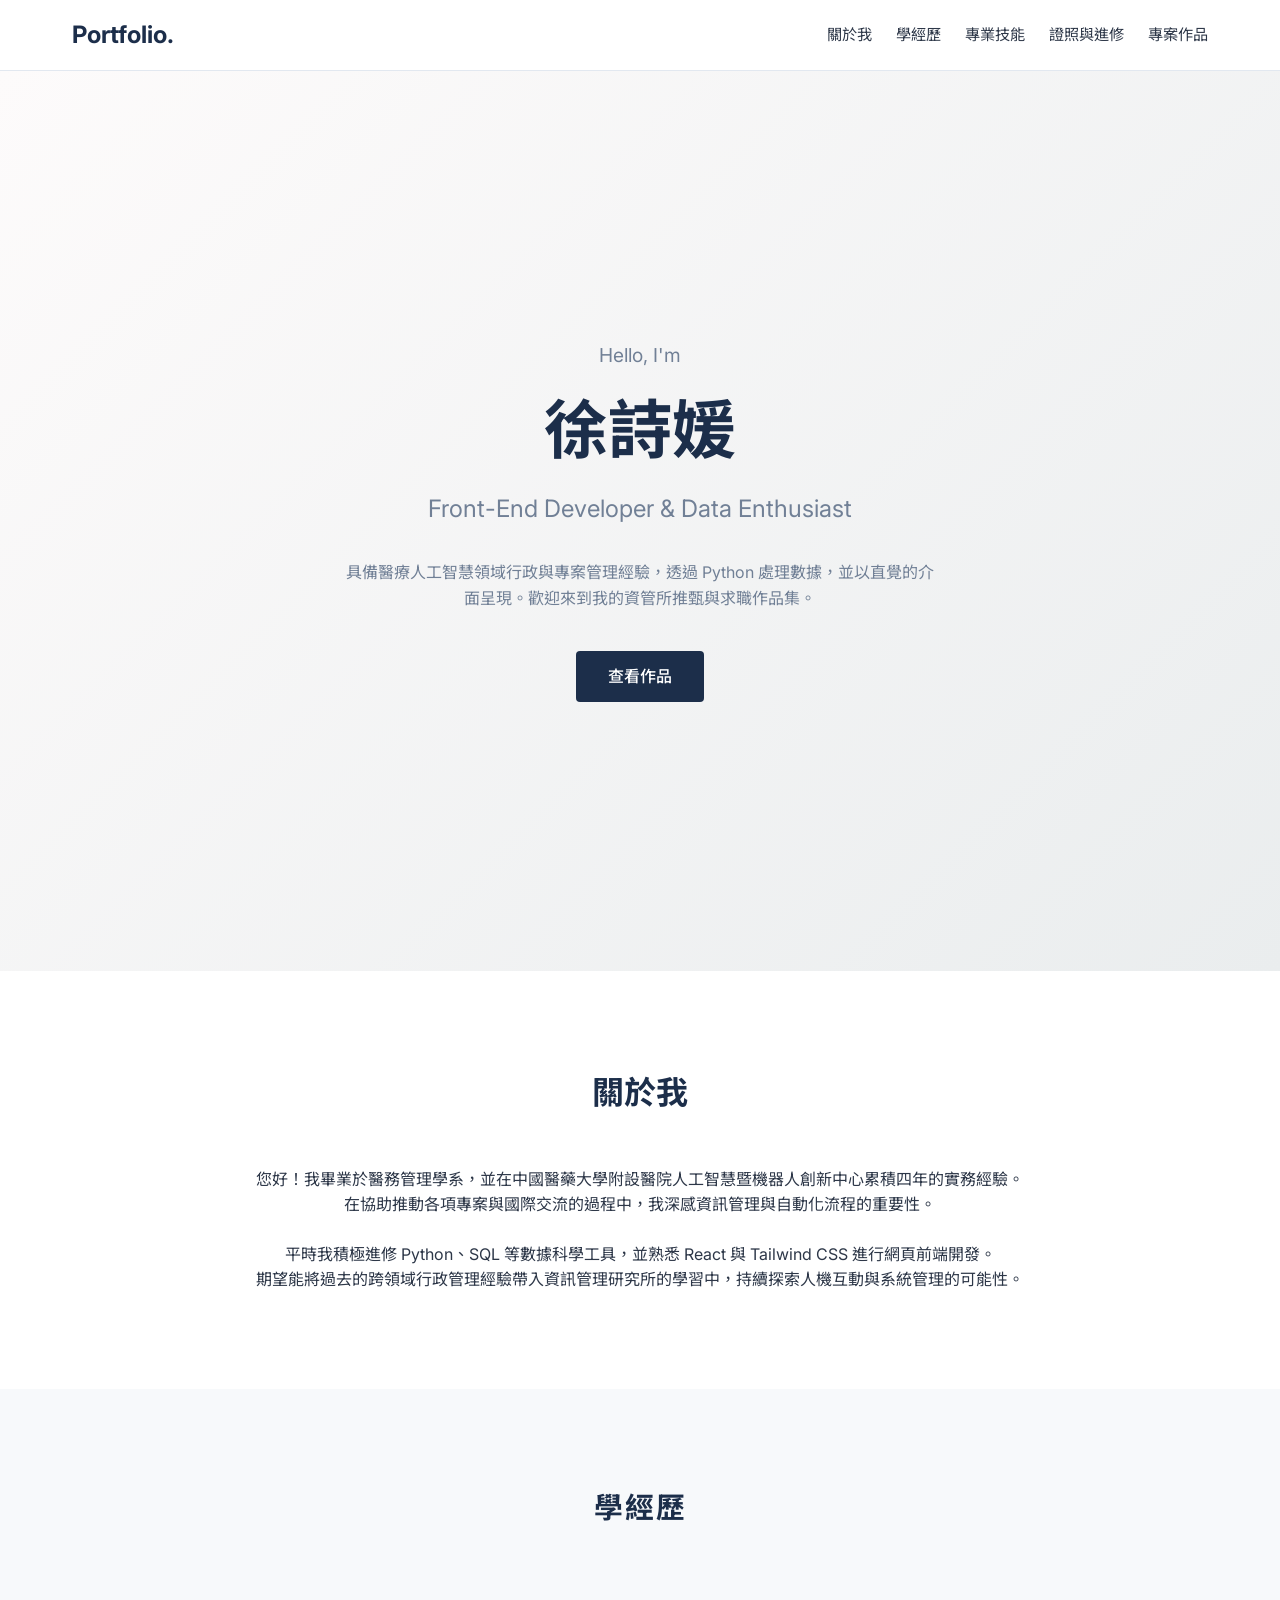
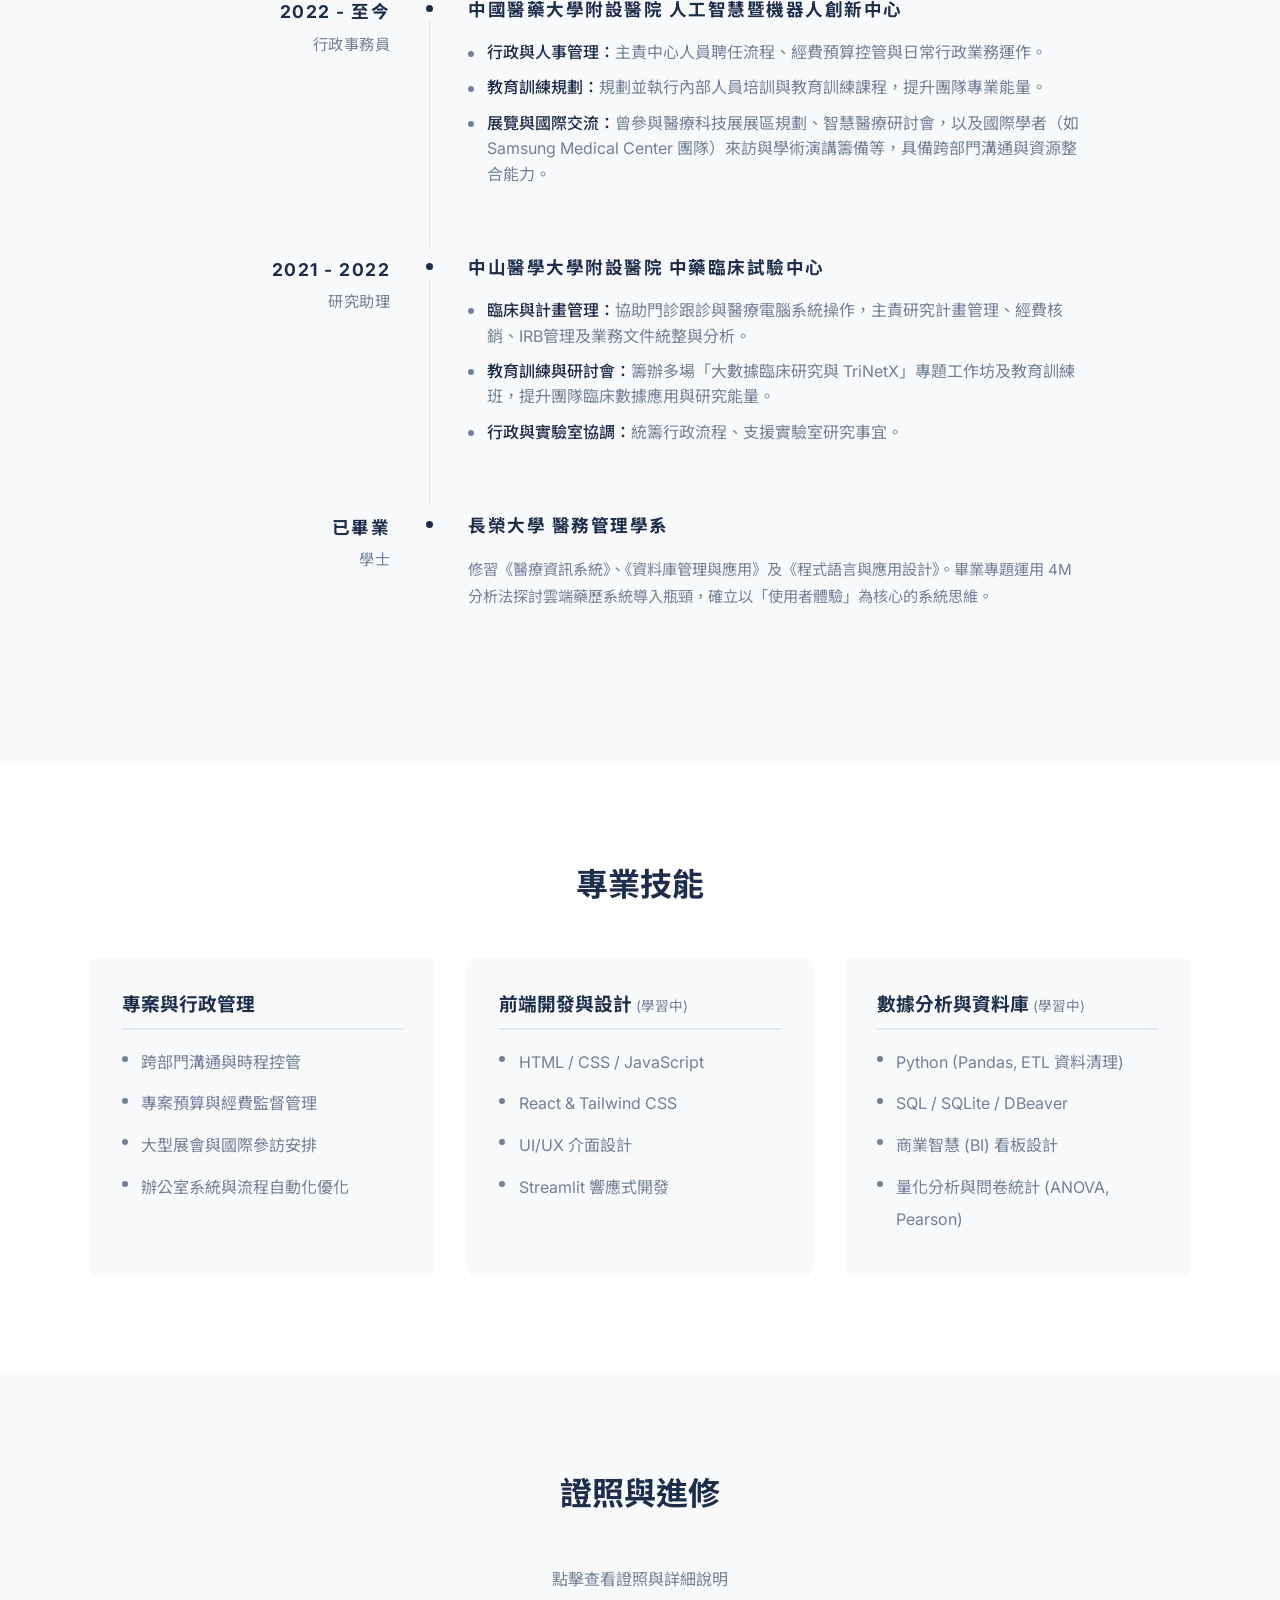
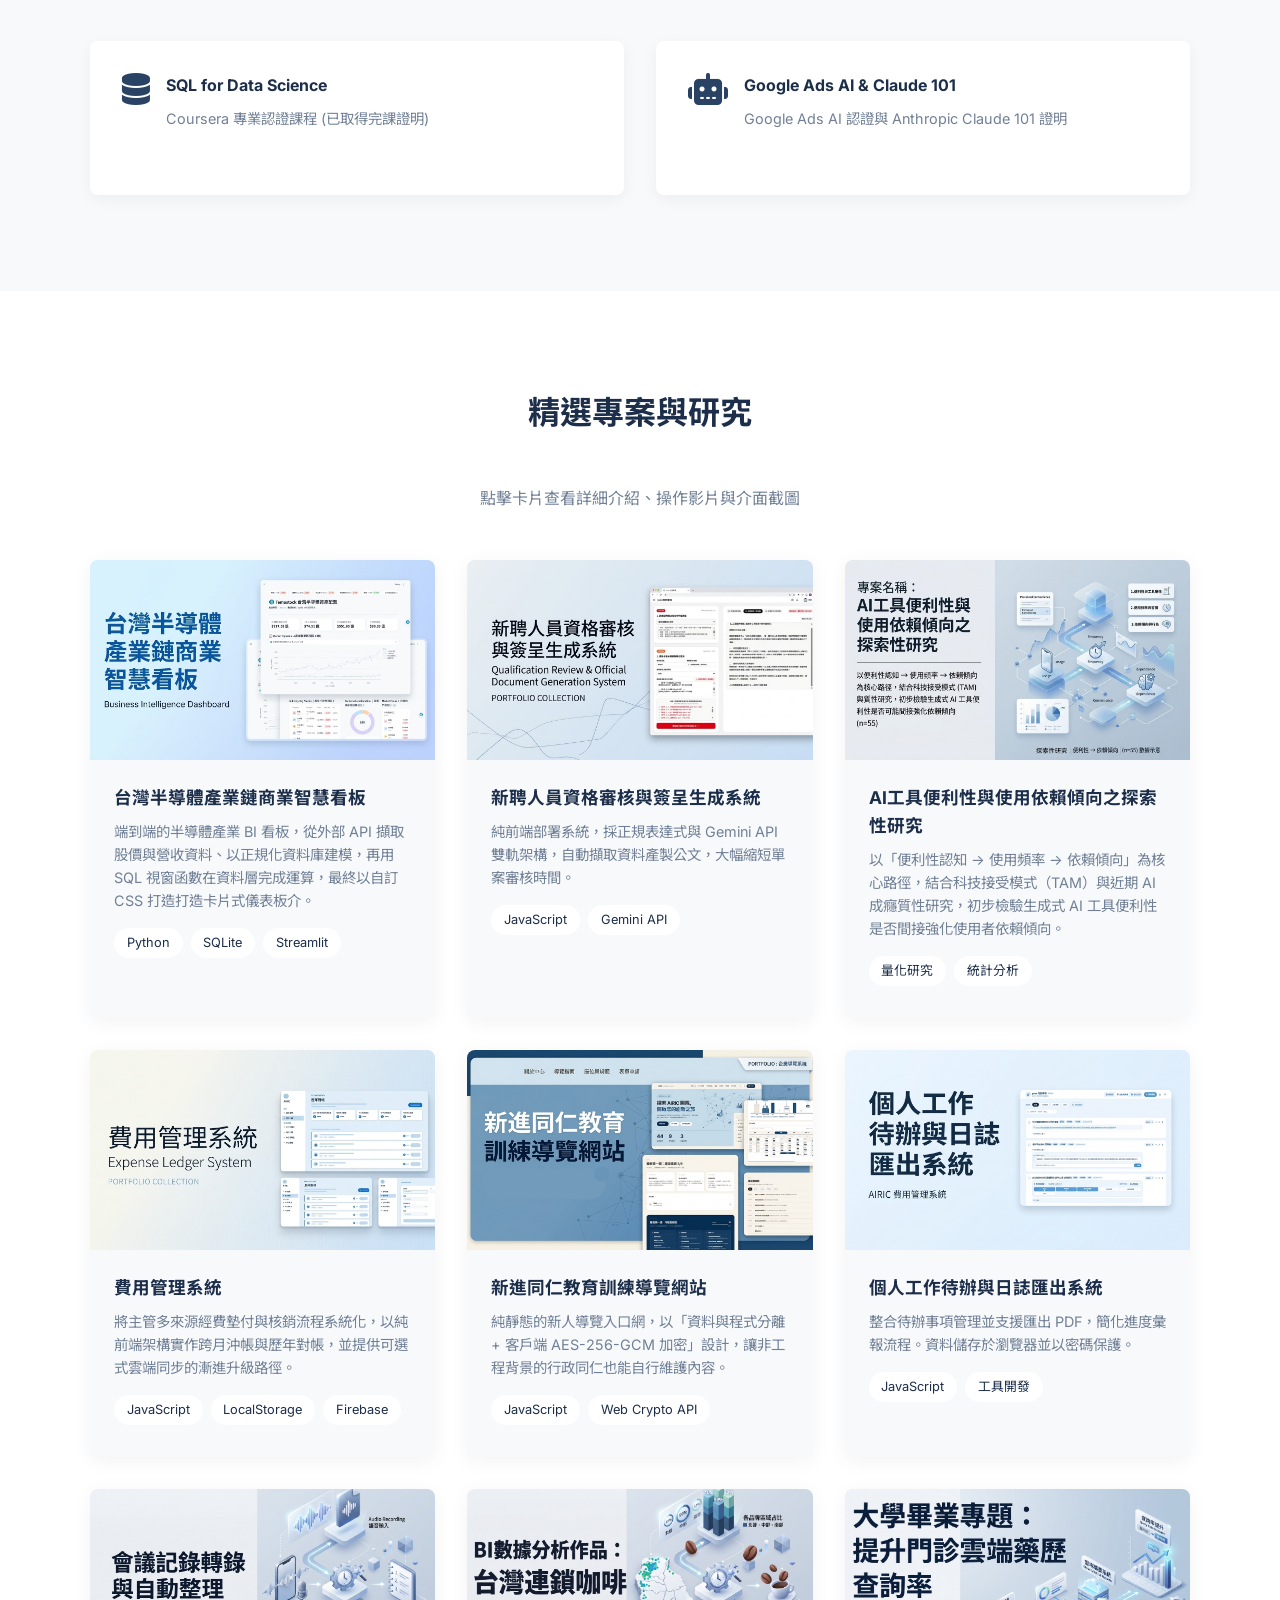
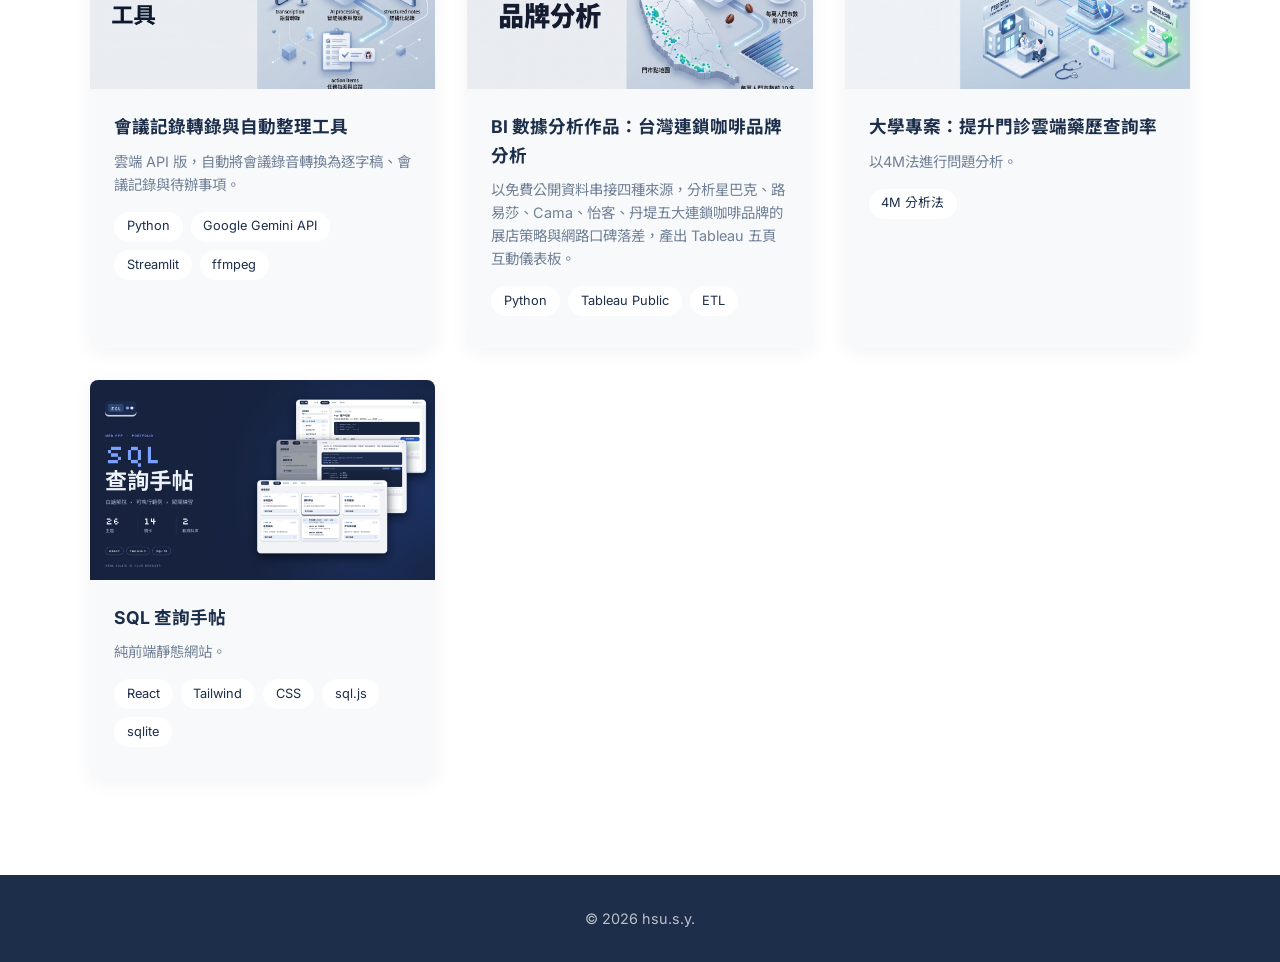
==== commit cffa230b: "Update text and structure in index.html" ====
--- a/index.html
+++ b/index.html
@@ -403,7 +403,7 @@
                     </div>
                     <div class="project-info">
                         <h3>台灣半導體產業鏈商業智慧看板</h3>
-                        <p>端到端的半導體產業 BI 看板，從外部 API 擷取股價與營收資料、以正規化資料庫建模，再用 SQL 視窗函數在資料層完成運算，最終以自訂 CSS 打造成媲美現代 SaaS 產品的卡片式儀表板。</p>
+                        <p>端到端的半導體產業 BI 看板，從外部 API 擷取股價與營收資料、以正規化資料庫建模，再用 SQL 視窗函數在資料層完成運算，最終以自訂 CSS 打造打造卡片式儀表板介。</p>
                         <div class="tags-container" style="margin-top: 1rem;">
                             <span class="tag">Python</span><span class="tag">SQLite</span><span class="tag">Streamlit</span>
                         </div>
@@ -1032,49 +1032,13 @@
 
                 <h4>二、研究方法嚴謹度與倫理評估</h4>
                 
-                <h5>1. 目前設計中「做得不錯」的地方</h5>
+               <h5>需留意的風險與改善方向</h5>
                 <table class="info-table">
                     <thead>
                         <tr>
-                            <th>項目</th>
-                            <th>說明</th>
-                        </tr>
-                    </thead>
-                    <tbody>
-                        <tr>
-                            <td>完整的信度檢驗</td>
-                            <td>五大構念 Cronbach's α 皆超過 0.7 門檻,且逐一列出而非只報告總體信度,顯示每個構念的測量品質都經過檢視,不是只看整份問卷的表面一致性。</td>
-                        </tr>
-                        <tr>
-                            <td>假設檢定方法對應正確</td>
-                            <td>連續變項間關聯用 Pearson 相關（H1–H4）,類別變項的組間比較用 One-way ANOVA（H5）,統計方法與資料型態相符。</td>
-                        </tr>
-                        <tr>
-                            <td>反向題設計並有明確處理</td>
-                            <td>認知卸載構念中的 C4、C6 為反向題,且說明「計分前進行反向轉換」,顯示對測量工具設計的細節有掌握,而非直接假設所有題項方向一致。</td>
-                        </tr>
-                        <tr>
-                            <td>誠實揭露方法限制</td>
-                            <td>樣本規模、抽樣方法（便利抽樣、滾雪球抽樣）、性別比例失衡、職業分組異質性、共同方法變異、橫斷面設計無法確立因果,五項限制逐一列出,且明確標示「僅反映樣本內關聯趨勢,不宜推論至母體」。</td>
-                        </tr>
-                        <tr>
-                            <td>研究倫理有基本把關</td>
-                            <td>問卷首頁說明研究目的、匿名性,不蒐集可識別身分資訊,結果不做商業使用,符合學術問卷的基本倫理規範。</td>
-                        </tr>
-                        <tr>
-                            <td>自編題項而非直接套用既有量表</td>
-                            <td>題項參考 AICD、PUCAI-6、GAA-3 等量表的構念邏輯自行編寫,而非直接翻譯或複製,避免了未經授權使用他人量表的智慧財產與方法論爭議,但也因此犧牲了跨研究比較的直接可比性。</td>
-                        </tr>
-                    </tbody>
-                </table>
-                
-                <h5>2. 需要留意的風險與建議改善方向</h5>
-                <table class="info-table">
-                    <thead>
-                        <tr>
                             <th>風險 / 限制</th>
                             <th>說明</th>
-                            <th>建議改善方向</th>
+                            <th>改善方向</th>
                         </tr>
                     </thead>
                     <tbody>
@@ -1172,9 +1136,9 @@
                 <h5>2. 核心功能</h5>
                 <ul>
                     <li><strong>多維度經費與墊付管理：</strong>支援設定多個經費來源與不同墊付帳戶，每一筆支出均綁定「來源」與「墊付人」，確保金流軌跡清晰可查。</li>
-                    <li><strong>跨月沖帳與對帳單系統：</strong>支出單據可隨時標記為「未核銷」、「審核中」、「已撥款」等狀態，系統會自動結算當月與歷年的應收、應付金額，徹底告別 Excel 算錯帳的風險。</li>
+                    <li><strong>跨月沖帳與對帳單系統：</strong>支出單據可隨時標記為「未核銷」、「審核中」、「已撥款」等狀態，系統會自動結算當月與歷年的應收、應付金額，自動結算當月與歷年的應收、應付金額，減少手動計算出錯。</li>
                     <li><strong>金流快照儀表板：</strong>即時將枯燥的帳務數據轉化為視覺化圖表，讓主管一眼看出各項計畫的剩餘額度與墊付水位。</li>
-                    <li><strong>漸進式雲端同步：</strong>預設採離線單機模式（LocalStorage）以最高標準保障金流隱私；當有跨裝置或行政助理協作需求時，可隨時開啟 Firebase 模組進行安全的雲端同步。</li>
+                    <li><strong>漸進式雲端同步：</strong>預設採離線單機模式，帳務資料儲存在本機；有跨裝置或協作需求時，再開啟 Firebase 模組進行雲端同步。</li>
                 </ul>
 
                 <h5>3. 技術架構</h5>
@@ -1197,15 +1161,15 @@
                     <tbody>
                         <tr>
                             <td>離線優先策略</td>
-                            <td>預設環境下金流資料完全不經過任何外部伺服器，從物理層面根絕了機敏帳務資料在網路傳輸中外洩的隱患。</td>
+                            <td>預設環境下金流資料不經過外部伺服器，預設模式下帳務資料只存在本機瀏覽器，降低傳輸過程中外洩的風險。</td>
                         </tr>
                         <tr>
                             <td>漸進式架構降低維運成本</td>
-                            <td>無伺服器設計，無需專責 IT 人員維護後端伺服器，對資源有限的行政單位是最具永續性的架構。</td>
+                            <td>無伺服器設計，不需要專人維護後端，適合沒有 IT 維運人力的行政單位長期使用。</td>
                         </tr>
                         <tr>
                             <td>XSS 防禦與資料過濾</td>
-                            <td>針對輸入的金流備註與金額進行嚴格的型別檢查與前端跳脫，防止惡意指令碼注入破壞本地資料庫。</td>
+                            <td>金額欄位限制為數值輸入，備註文字在顯示前進行跳脫處理，降低 XSS 注入的風險。</td>
                         </tr>
                     </tbody>
                 </table>
@@ -1378,16 +1342,16 @@
                 <h5>2. 核心功能</h5>
                 <ul>
                     <li><strong>直覺式任務管理看板：</strong>採用清晰的狀態分類（待辦、進行中、已完成、卡關），支援任務的快速建立、編輯與狀態流轉，隨時掌握專案脈動。</li>
-                    <li><strong>動態時間區間篩選：</strong>可一鍵過濾出「本週」、「本月」或「自訂區間」內活躍或完成的任務，精準對焦彙報範圍，告別手動撈資料的麻煩。</li>
+                    <li><strong>動態時間區間篩選：</strong>可一鍵過濾出「本週」、「本月」或「自訂區間」內活躍或完成的任務，可依本週、本月或自訂區間篩選任務，直接取得彙報期間的工作項目，不需要再手動整理。</li>
                     <li><strong>工作日誌 PDF 自動排版：</strong>內建專屬的列印樣式優化，點擊匯出即可將篩選後的任務清單轉化為乾淨、專業的 PDF 報告，直接做為附件發送或供 AI 輔助生成簡報草稿。</li>
                     <li><strong>隱私密碼鎖定：</strong>進入系統前需輸入自訂密碼解鎖，有效保護未公開的專案進度與個人工作軌跡。</li>
                 </ul>
 
                 <h5>3. 技術架構</h5>
                 <ul>
-                    <li><strong>前端框架：</strong>原生 JavaScript 構建，無需依賴繁重的框架，追求極致的載入速度與跨平台相容性。</li>
+                    <li><strong>前端框架：</strong>以原生 JavaScript 開發，不使用前端框架，檔案輕量，一般瀏覽器即可直接使用。</li>
                     <li><strong>報表產製引擎：</strong>利用 CSS <code>@media print</code> 進行列印排版控制，隱藏所有 UI 互動元素，只保留乾淨的報表網格，搭配瀏覽器原生轉存 PDF 功能，不需依賴笨重的外部 PDF 函式庫即可產出高質感報告。</li>
-                    <li><strong>隱私防護層：</strong>將資料序列化後存入 LocalStorage，並搭配前端自訂加密驗證邏輯，確保只有知道密碼的使用者能解鎖並渲染畫面。</li>
+                    <li><strong>進入前需密碼驗證：</strong>將資料序列化後存入 LocalStorage，並搭配前端自訂加密驗證邏輯，確保只有知道密碼的使用者能解鎖並渲染畫面。</li>
                 </ul>
 
                 <hr class="section-divider">
@@ -1402,12 +1366,12 @@
                     </thead>
                     <tbody>
                         <tr>
-                            <td>資料零落地</td>
-                            <td>個人的工作內容、專案機密、會議待辦等資訊完全儲存於本機瀏覽器中，不涉及任何外部 API 的傳輸與儲存，確保辦公室機敏資訊不外洩。</td>
+                            <td>資料僅存於本機</td>
+                            <td>個人的工作內容、專案機密與會議待辦等資訊完全儲存於本機瀏覽器中，不涉及任何外部 API 的傳輸與儲存，確保辦公室機敏資訊不外洩。</td>
                         </tr>
                         <tr>
                             <td>列印層樣式隔離</td>
-                            <td>將網頁 UI 樣式與 PDF 報表樣式完美分離，確保匯出的文件具備極高的正式感與專業度，絕不會印出多餘的按鈕與選單。</td>
+                            <td>以 CSS @media print 區分網頁介面與列印樣式，匯出 PDF 時自動隱藏按鈕與選單，只保留報表內容。</td>
                         </tr>
 
                     </tbody>
@@ -1783,8 +1747,8 @@
                 <!-- 系統連結 -->
                 <div class="media-container">
                     <h4>🔗相關連結</h4>
-                    <p>互動網站<a href="https://hsusy27.github.io/sql-handbook/" target="_blank" style="color: var(--primary-light); text-decoration: underline; font-weight: 500;">點此前往體驗SQL 查詢手帖</a></p>
-                    <p>GitHub<a href="https://github.com/hsusy27/sql-handbook" target="_blank" style="color: var(--primary-light); text-decoration: underline; font-weight: 500;">點此查看 GitHub Repository</a></p>
+                    <p>互動網站：<a href="https://hsusy27.github.io/sql-handbook/" target="_blank" style="color: var(--primary-light); text-decoration: underline; font-weight: 500;">點此前往體驗SQL 查詢手帖</a></p>
+                    <p>GitHub：<a href="https://github.com/hsusy27/sql-handbook" target="_blank" style="color: var(--primary-light); text-decoration: underline; font-weight: 500;">點此查看 GitHub Repository</a></p>
                 </div>                
                 <!-- 影片展示區塊 -->
                 <div class="media-container">
@@ -1802,8 +1766,8 @@
                 <div class="media-container" style="margin-top: 2rem;">
                     <h4>🖼️ 介面展示</h4>
                     <div style="display: grid; grid-template-columns: repeat(auto-fit, minmax(280px, 1fr)); gap: 1rem;">
-                        <img src="assets/img/sqlhand01.jpg" alt="首頁：章節卡與「新手村訓練」下拉選單" loading="lazy" style="width: 100%; border-radius: 8px; box-shadow: 0 4px 15px rgba(0,0,0,0.1);">
-                        <img src="assets/img/sqlhand02.jpg" alt="闖關練習：自動批改與 STAGE CLEAR" loading="lazy" style="width: 100%; border-radius: 8px; box-shadow: 0 4px 15px rgba(0,0,0,0.1);">
+                        <img src="assets/img/sqlhand01.jpg" class="zoomable-img" onclick="openLightbox(this)" alt="首頁：章節卡與「新手村訓練」下拉選單" loading="lazy" style="width: 100%; border-radius: 8px; box-shadow: 0 4px 15px rgba(0,0,0,0.1);">
+                        <img src="assets/img/sqlhand02.jpg" class="zoomable-img" onclick="openLightbox(this)" alt="闖關練習：自動批改與 STAGE CLEAR" loading="lazy" style="width: 100%; border-radius: 8px; box-shadow: 0 4px 15px rgba(0,0,0,0.1);">
                     </div>
                 </div>
                 <!-- 照片區塊結束 -->
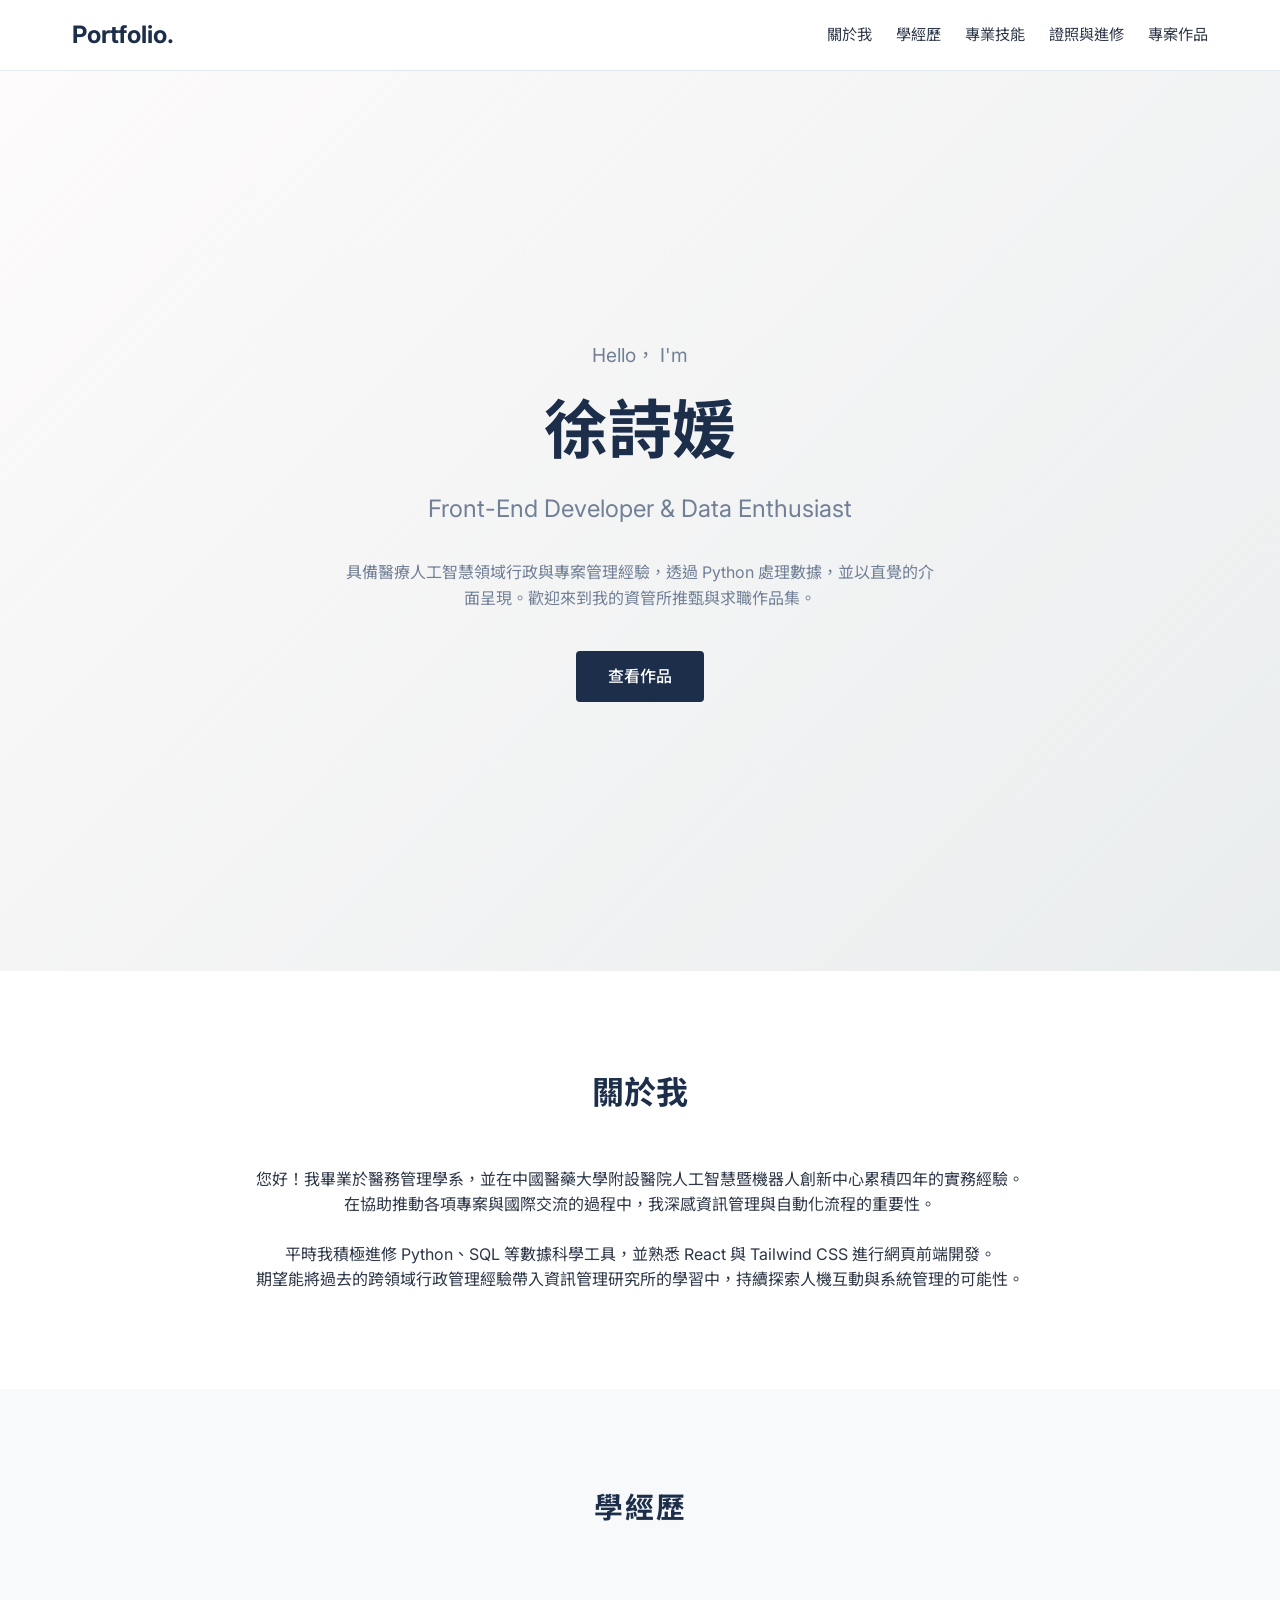
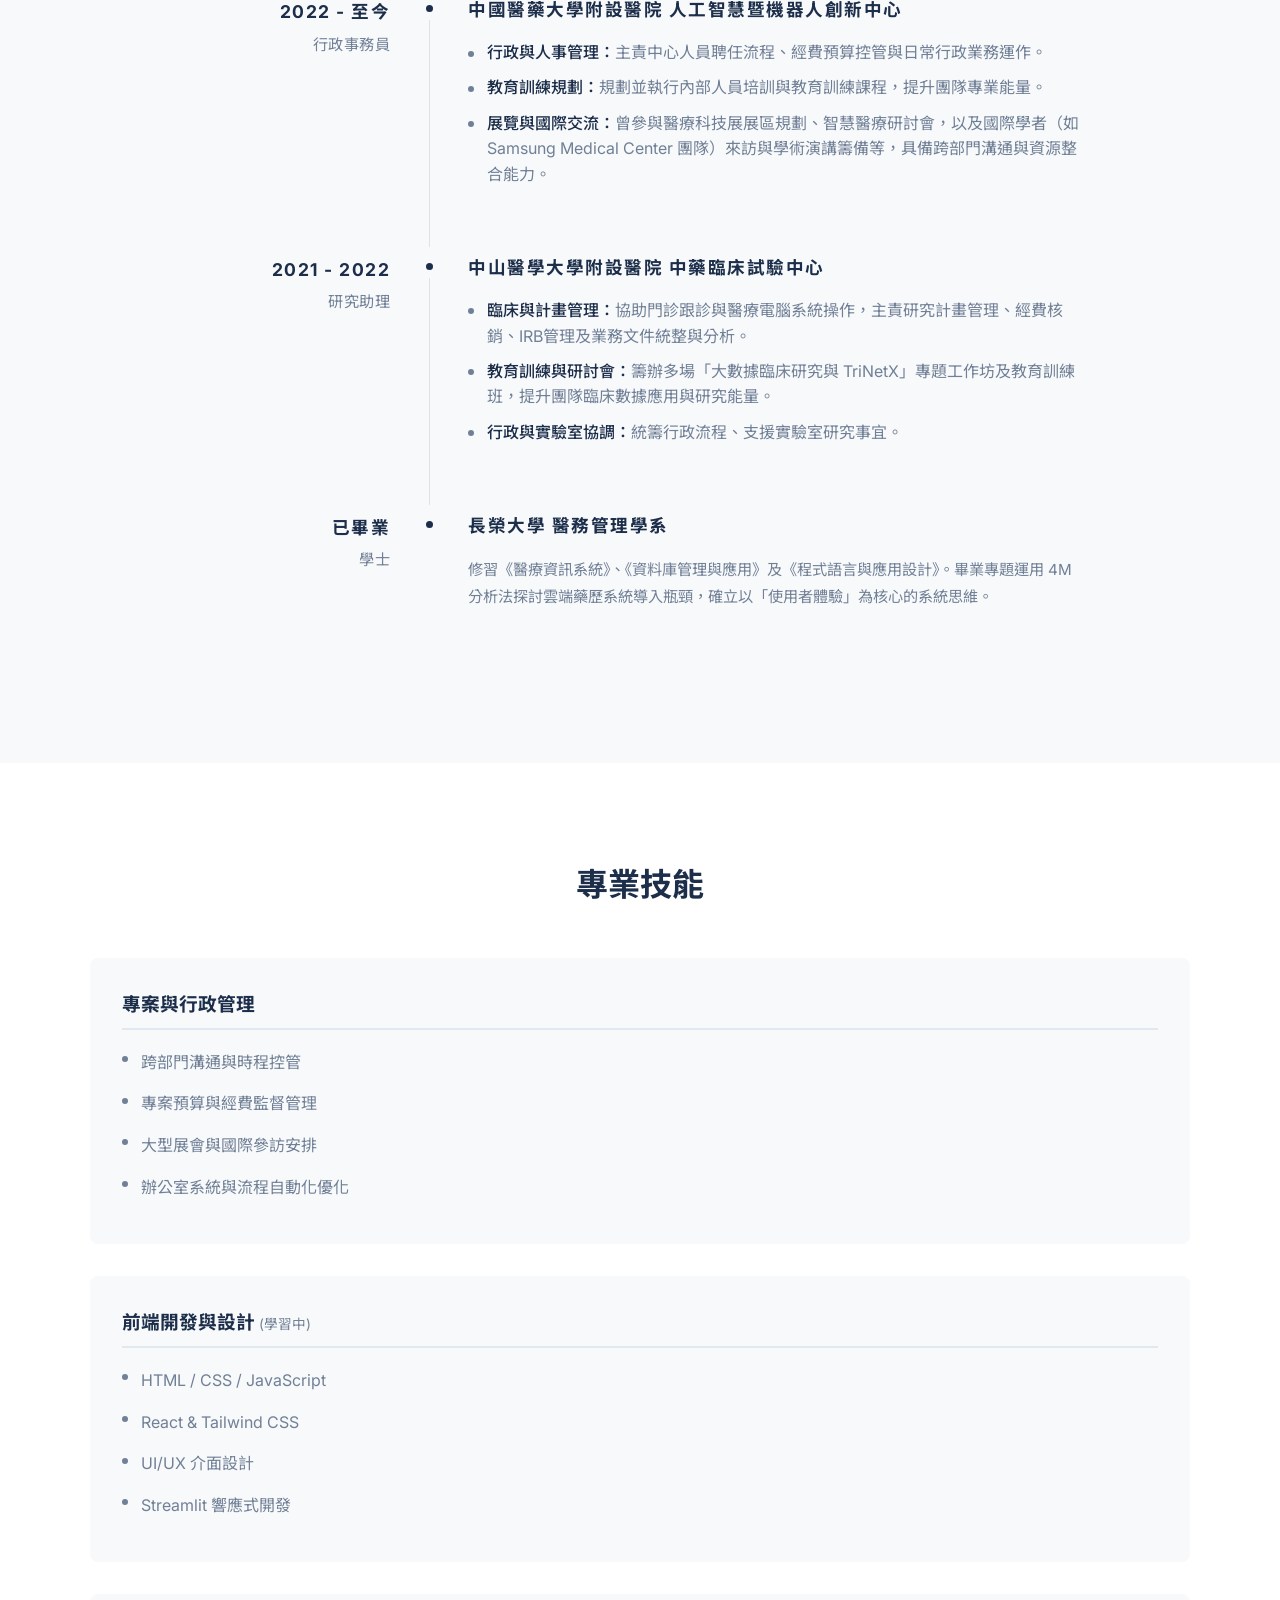
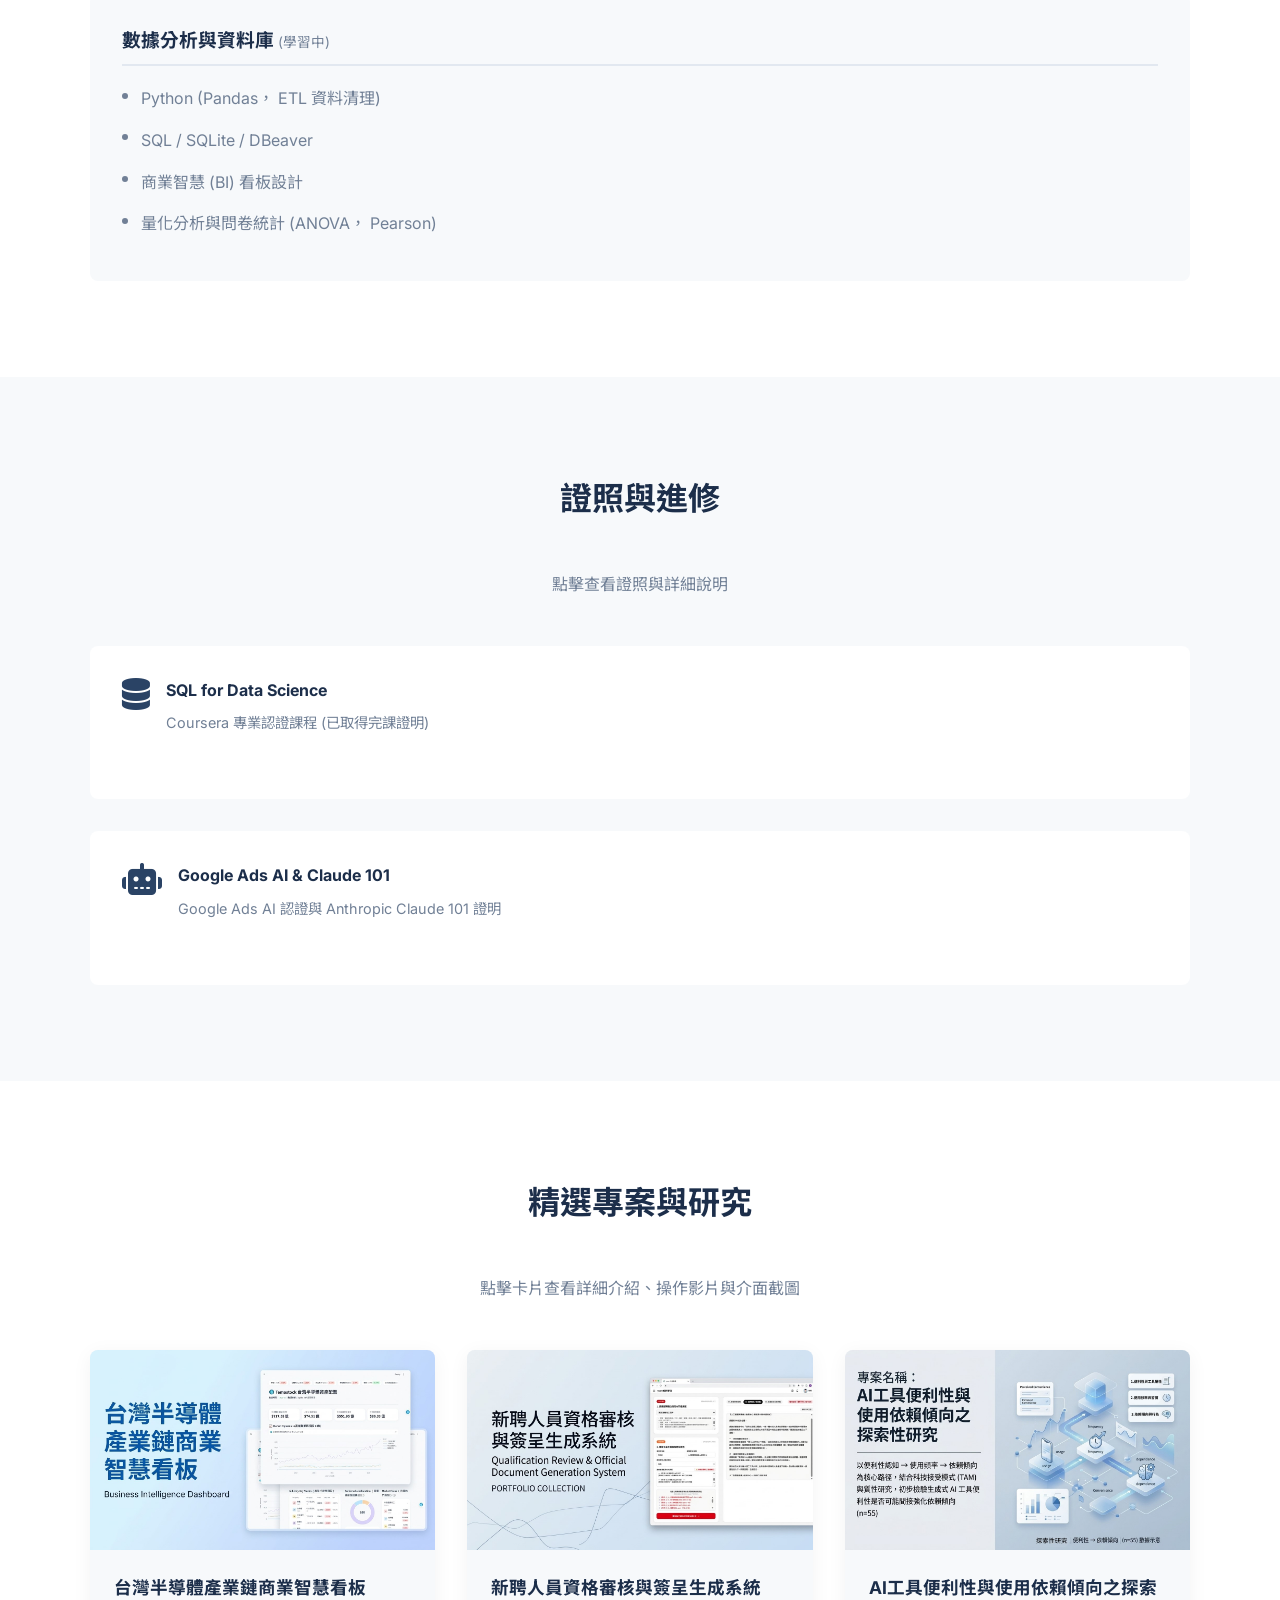
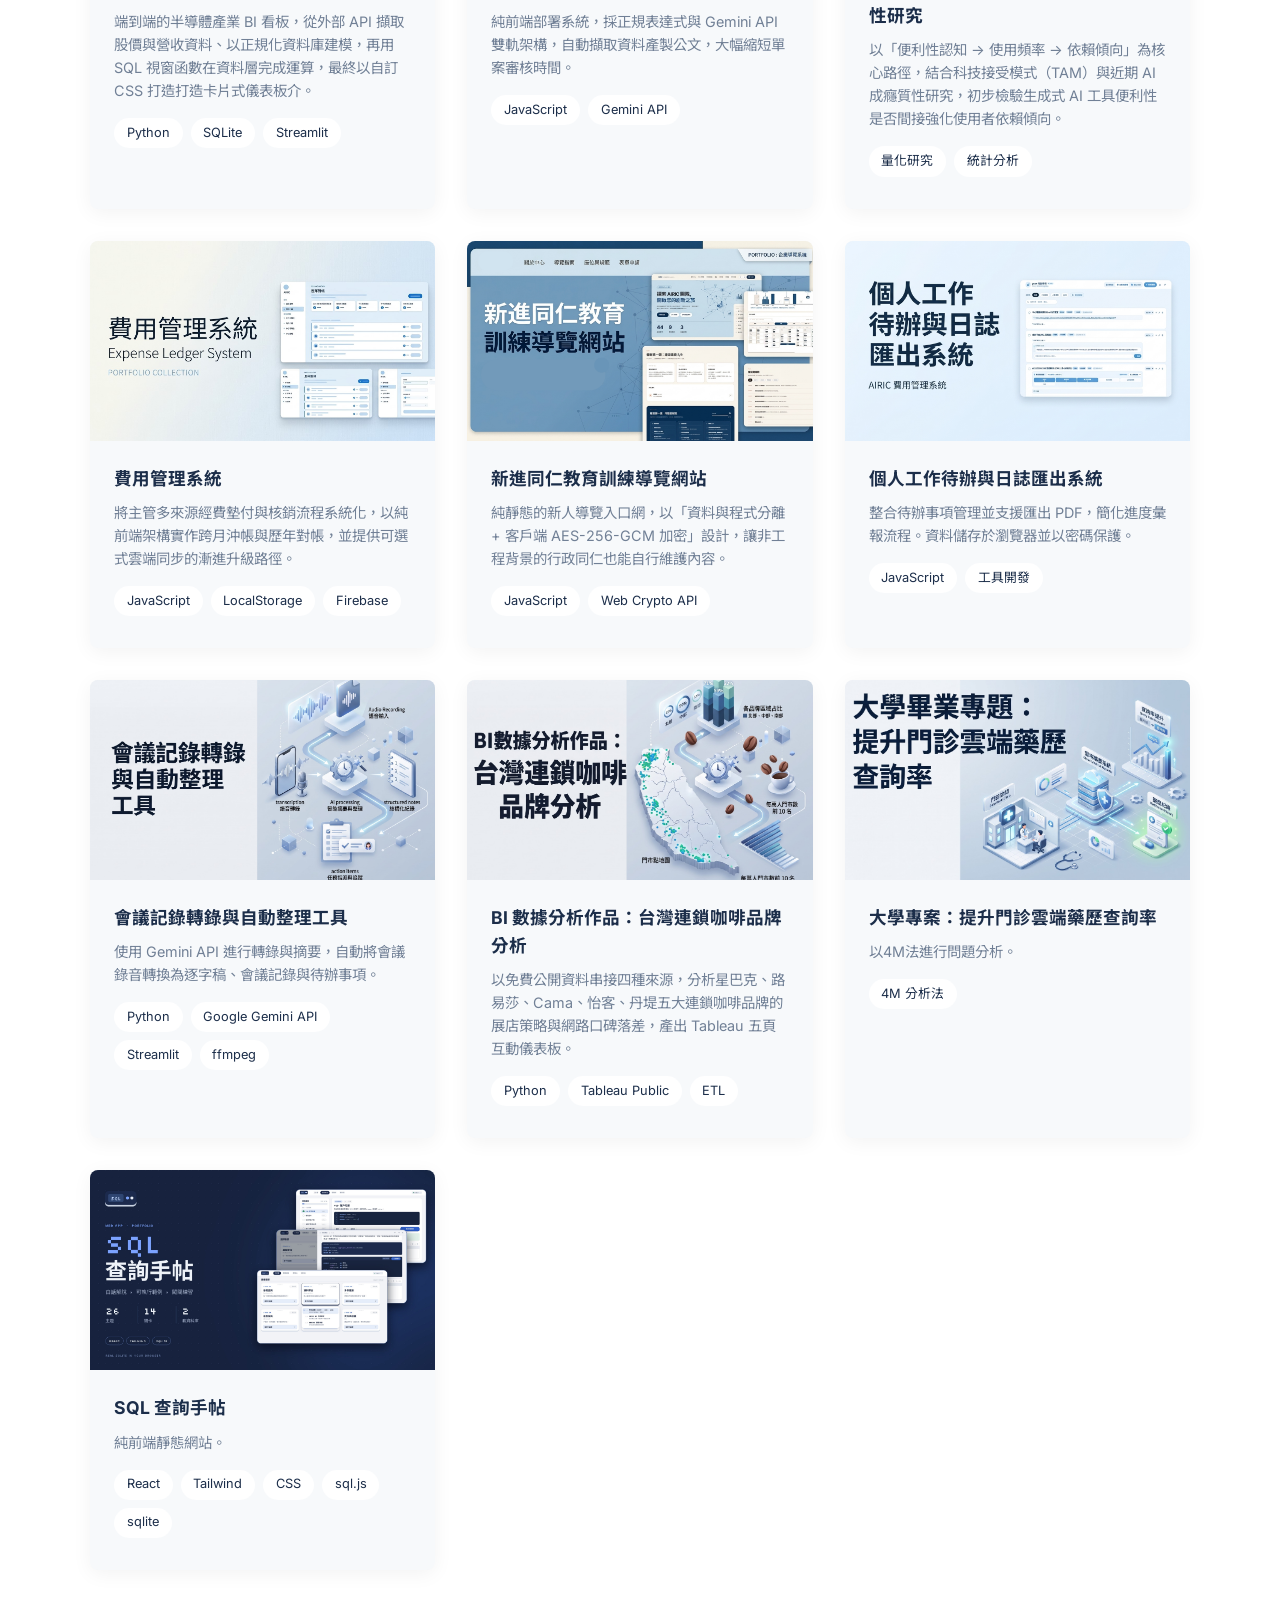
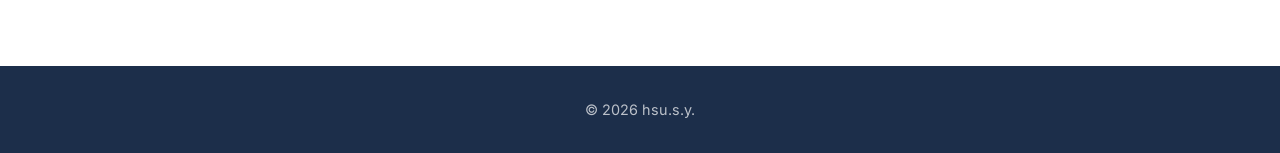
==== commit 128616e5: "Update print statement from 'Hello' to 'Goodbye'" ====
--- a/index.html
+++ b/index.html
@@ -2,7 +2,7 @@
 <html lang="zh-TW">
 <head>
     <meta charset="UTF-8">
-    <meta name="viewport" content="width=device-width, initial-scale=1.0">
+    <meta name="viewport" content="width=device-width， initial-scale=1.0">
     <title>我的作品集 | 履歷</title>
     <link rel="stylesheet" href="assets/css/style.css">
     <link href="https://fonts.googleapis.com/css2?family=Noto+Sans+TC:wght@300;400;500;700&family=Inter:wght@300;400;600&display=swap" rel="stylesheet">
@@ -23,7 +23,7 @@
             }
 
             /* 2. 強制重置按鈕容器，確保兩者長得一樣 */
-            .modal-content .close-btn, 
+            .modal-content .close-btn， 
             .modal-content .expand-btn {
                 width: 32px !important;
                 height: 32px !important;
@@ -45,7 +45,7 @@
             }
 
             /* 4. 強制縮小裡面的圖示 */
-            .modal-content .close-btn i, 
+            .modal-content .close-btn i， 
             .modal-content .expand-btn i {
                 font-size: 16px !important; 
             }
@@ -58,37 +58,37 @@
             margin: 1rem 0 1.5rem;
             font-size: 0.9rem;
         }
-        .info-table th, .info-table td {
-            border: 1px solid var(--border-color, #e2e2e2);
+        .info-table th， .info-table td {
+            border: 1px solid var(--border-color， #e2e2e2);
             padding: 0.7rem 0.9rem;
             text-align: left;
             vertical-align: top;
             line-height: 1.6;
         }
         .info-table th {
-            background: var(--bg-light, #f7f7f7);
-            color: var(--primary-navy, #1a2b4c);
+            background: var(--bg-light， #f7f7f7);
+            color: var(--primary-navy， #1a2b4c);
             font-weight: 600;
             white-space: nowrap;
         }
         .info-table td {
-            color: var(--text-muted, #6b6b6b);
-            background: var(--bg-white, #fff);
+            color: var(--text-muted， #6b6b6b);
+            background: var(--bg-white， #fff);
         }
         .info-table td.center {
             text-align: center;
             white-space: nowrap;
         }
         .modal-body h4 {
-            color: var(--primary-navy, #1a2b4c);
+            color: var(--primary-navy， #1a2b4c);
             margin-top: 2rem;
             margin-bottom: 0.75rem;
             font-size: 1.05rem;
-            border-left: 3px solid var(--primary-light, #4a6ea8);
+            border-left: 3px solid var(--primary-light， #4a6ea8);
             padding-left: 0.6rem;
         }
         .modal-body h5 {
-            color: var(--primary-navy, #1a2b4c);
+            color: var(--primary-navy， #1a2b4c);
             margin-top: 1.2rem;
             margin-bottom: 0.4rem;
             font-size: 0.95rem;
@@ -96,16 +96,16 @@
         }
         .modal-body p {
             line-height: 1.8;
-            color: var(--text-muted, #6b6b6b);
+            color: var(--text-muted， #6b6b6b);
             margin-bottom: 0.6rem;
         }
-        .modal-body ul, .modal-body ol {
+        .modal-body ul， .modal-body ol {
             line-height: 1.85;
-            color: var(--text-muted, #6b6b6b);
+            color: var(--text-muted， #6b6b6b);
             margin: 0 0 1rem 0;
             padding-left: 1.4rem;
         }
-        .modal-body ul li, .modal-body ol li {
+        .modal-body ul li， .modal-body ol li {
             margin-bottom: 0.4rem;
         }
         .modal-body ul.sub-list {
@@ -113,17 +113,17 @@
             margin-bottom: 0.6rem;
         }
         .modal-body strong {
-            color: var(--primary-navy, #1a2b4c);
+            color: var(--primary-navy， #1a2b4c);
         }
         .code-block {
-            background: var(--bg-light, #f7f7f7);
-            border: 1px solid var(--border-color, #e2e2e2);
+            background: var(--bg-light， #f7f7f7);
+            border: 1px solid var(--border-color， #e2e2e2);
             border-radius: 8px;
             padding: 1rem 1.2rem;
-            font-family: 'Consolas', 'Courier New', monospace;
+            font-family: 'Consolas'， 'Courier New'， monospace;
             font-size: 0.82rem;
             line-height: 1.7;
-            color: var(--text-muted, #555);
+            color: var(--text-muted， #555);
             overflow-x: auto;
             margin: 1rem 0 1.5rem;
             white-space: pre;
@@ -135,16 +135,16 @@
             margin: 0.5rem 0 1.2rem;
         }
         .badge-row span {
-            background: var(--bg-light, #f2f2f2);
-            color: var(--primary-navy, #1a2b4c);
+            background: var(--bg-light， #f2f2f2);
+            color: var(--primary-navy， #1a2b4c);
             font-size: 0.78rem;
             padding: 0.25rem 0.7rem;
             border-radius: 20px;
-            border: 1px solid var(--border-color, #e2e2e2);
+            border: 1px solid var(--border-color， #e2e2e2);
         }
         .section-divider {
             border: none;
-            border-top: 1px dashed var(--border-color, #ddd);
+            border-top: 1px dashed var(--border-color， #ddd);
             margin: 2rem 0;
         }
         
@@ -177,7 +177,7 @@
             position: fixed; 
             z-index: 3000; /* 確保層級高於 Modal */
             left: 0; top: 0; width: 100vw; height: 100vh;
-            background-color: rgba(0,0,0,0.85); 
+            background-color: rgba(0，0，0，0.85); 
             backdrop-filter: blur(5px);
             align-items: center; justify-content: center;
         }
@@ -188,7 +188,7 @@
         .lightbox-content {
             max-width: 90%; max-height: 90vh;
             border-radius: 8px;
-            box-shadow: 0 4px 20px rgba(0,0,0,0.5);
+            box-shadow: 0 4px 20px rgba(0，0，0，0.5);
             object-fit: contain;
         }
         .lightbox-close {
@@ -239,7 +239,7 @@
     <!-- 首頁橫幅 -->
     <header class="hero" id="home">
         <div class="hero-content fade-in">
-            <p class="subtitle">Hello, I'm</p>
+            <p class="subtitle">Hello， I'm</p>
             <h1>徐詩媛</h1>
             <h2 class="role">Front-End Developer & Data Enthusiast</h2>
             <p class="description">具備醫療人工智慧領域行政與專案管理經驗，透過 Python 處理數據，並以直覺的介面呈現。歡迎來到我的資管所推甄與求職作品集。</p>
@@ -326,7 +326,7 @@
     <section class="section" id="skills">
         <div class="container">
             <h2 class="section-title">專業技能</h2>
-            <div class="skills-grid" style="display: grid; grid-template-columns: repeat(auto-fit, minmax(250px, 1fr)); gap: 2rem;">
+            <div class="skills-grid" style="display: grid; grid-template-columns: repeat(auto-fit， minmax(250px， 1fr)); gap: 2rem;">
                 <div class="skill-category fade-in" style="background: var(--bg-light); padding: 2rem; border-radius: 8px;">
                     <h3 style="color: var(--primary-navy); margin-bottom: 1rem; border-bottom: 2px solid var(--border-color); padding-bottom: 0.5rem;">專案與行政管理</h3>
                     <ul class="custom-dot-list" style="line-height: 2;">
@@ -352,10 +352,10 @@
                         數據分析與資料庫 <span style="font-size: 0.85rem; font-weight: 400; color: var(--text-muted);">(學習中)</span>
                     </h3>
                     <ul class="custom-dot-list" style="line-height: 2;">
-                        <li>Python (Pandas, ETL 資料清理)</li>
+                        <li>Python (Pandas， ETL 資料清理)</li>
                         <li>SQL / SQLite / DBeaver</li>
                         <li>商業智慧 (BI) 看板設計</li>
-                        <li>量化分析與問卷統計 (ANOVA, Pearson)</li>
+                        <li>量化分析與問卷統計 (ANOVA， Pearson)</li>
                     </ul>
                 </div>
             </div>
@@ -367,9 +367,9 @@
         <div class="container">
             <h2 class="section-title">證照與進修</h2>
             <p style="text-align: center; margin-bottom: 3rem; color: var(--text-muted);">點擊查看證照與詳細說明</p>
-            <div class="cert-grid" style="display: grid; grid-template-columns: repeat(auto-fit, minmax(280px, 1fr)); gap: 2rem;">
+            <div class="cert-grid" style="display: grid; grid-template-columns: repeat(auto-fit， minmax(280px， 1fr)); gap: 2rem;">
                 <!-- 證照 1~5 -->
-                <div class="cert-card fade-in" onclick="openModal('cert-modal-1')" style="background: var(--bg-white); padding: 2rem; border-radius: 8px; box-shadow: 0 4px 15px rgba(0,0,0,0.05); display: flex; align-items: flex-start; gap: 1rem; cursor: pointer; transition: transform 0.3s;">
+                <div class="cert-card fade-in" onclick="openModal('cert-modal-1')" style="background: var(--bg-white); padding: 2rem; border-radius: 8px; box-shadow: 0 4px 15px rgba(0，0，0，0.05); display: flex; align-items: flex-start; gap: 1rem; cursor: pointer; transition: transform 0.3s;">
                     <i class="fa-solid fa-database" style="font-size: 2rem; color: var(--primary-light);"></i>
                     <div>
                         <h4 style="color: var(--primary-navy); margin-bottom: 0.5rem;">SQL for Data Science</h4>
@@ -377,7 +377,7 @@
                         <span class="tag" style="margin-top: 0.5rem; display: inline-block;"></span>
                     </div>
                 </div>
-                <div class="cert-card fade-in" onclick="openModal('cert-modal-2')" style="background: var(--bg-white); padding: 2rem; border-radius: 8px; box-shadow: 0 4px 15px rgba(0,0,0,0.05); display: flex; align-items: flex-start; gap: 1rem; cursor: pointer; transition: transform 0.3s;">
+                <div class="cert-card fade-in" onclick="openModal('cert-modal-2')" style="background: var(--bg-white); padding: 2rem; border-radius: 8px; box-shadow: 0 4px 15px rgba(0，0，0，0.05); display: flex; align-items: flex-start; gap: 1rem; cursor: pointer; transition: transform 0.3s;">
                     <i class="fa-solid fa-robot" style="font-size: 2rem; color: var(--primary-light);"></i>
                     <div>
                         <h4 style="color: var(--primary-navy); margin-bottom: 0.5rem;">Google Ads AI & Claude 101</h4>
@@ -481,7 +481,7 @@
                     </div>
                     <div class="project-info">
                         <h3>會議記錄轉錄與自動整理工具</h3>
-                        <p>雲端 API 版，自動將會議錄音轉換為逐字稿、會議記錄與待辦事項。</p>
+                        <p>使用 Gemini API 進行轉錄與摘要，自動將會議錄音轉換為逐字稿、會議記錄與待辦事項。</p>
                         <div class="tags-container" style="margin-top: 1rem;">
                             <span class="tag">Python</span><span class="tag">Google Gemini API</span><span class="tag">Streamlit</span><span class="tag">ffmpeg</span>
                         </div>
@@ -503,7 +503,7 @@
                 
                 <div class="project-card fade-in" onclick="openModal('modal-9')" style="background: var(--bg-light); cursor: pointer;">
                     <div class="project-img-placeholder" style="overflow: hidden; padding: 0;">
-                        <img src="assets/img/co.jpg" alt="BI 數據分析作品：台灣連鎖咖啡品牌分析封面" style="width: 100%; height: 100%; object-fit: cover;">
+                        <img src="assets/img/co.jpg" alt="大學專案：提升門診雲端藥歷查詢率封面" style="width: 100%; height: 100%; object-fit: cover;">
                     </div>
                     <div class="project-info">
                         <h3>大學專案：提升門診雲端藥歷查詢率 </h3>
@@ -574,7 +574,7 @@
             </div>
            <div class="modal-body">
                 <!-- 三張證書圖片展示 -->
-                <div class="cert-photo-gallery" style="display: grid; grid-template-columns: repeat(auto-fit, minmax(180px, 1fr)); gap: 1rem; margin-bottom: 1.5rem;">
+                <div class="cert-photo-gallery" style="display: grid; grid-template-columns: repeat(auto-fit， minmax(180px， 1fr)); gap: 1rem; margin-bottom: 1.5rem;">
                     <div class="cert-img-box">
                         <img src="assets/img/101.png" class="zoomable-img" onclick="openLightbox(this)" alt="Anthropic Claude 101 證書" style="width: 100%; border-radius: 6px; border: 1px solid var(--border-color);" onerror="this.outerHTML='<div class=&quot;modal-img&quot;>Anthropic Claude 101 證書照片</div>'">
                     </div>
@@ -621,7 +621,7 @@
                 <div class="media-container">
                     <h4>🎬 操作示範影片</h4>
                     <div class="video-wrapper">
-                        <video controls width="100%" style="border-radius: 8px; box-shadow: 0 4px 15px rgba(0,0,0,0.1);">
+                        <video controls width="100%" style="border-radius: 8px; box-shadow: 0 4px 15px rgba(0，0，0，0.1);">
                             <source src="assets/video/BI.mp4" type="video/mp4">
                             您的瀏覽器不支援影片播放標籤，建議使用 Chrome 或 Edge。
                         </video>
@@ -632,8 +632,8 @@
                 <h4 style="margin-top: 2rem;">一、系統功能說明</h4>
                 
                 <h5>1. 系統定位</h5>
-                <p>一般投資人或產業分析師在研究台灣半導體供應鏈時，常遇到三個問題：每日股價與每月營收資料（公開資訊觀測站 MOPS）散落在不同平台，難以即時交叉比對；市面看板多以單一個股呈現,缺乏「上游 IC 設計 → 中游晶圓代工 → 下游封測 → 設備材料」的供應鏈巨觀視角；介面資訊層級混亂，關鍵數字沒有被階層化呈現。</p>
-                <p>這個專案的目標是做出一套端到端的 BI 看板：資料從擷取、清洗、正規化建模到前端呈現全部自己掌控,而不是把現成資料丟進一張大表格就結束。</p>
+                <p>一般投資人或產業分析師在研究台灣半導體供應鏈時，常遇到三個問題：每日股價與每月營收資料（公開資訊觀測站 MOPS）散落在不同平台，難以即時交叉比對；市面看板多以單一個股呈現，缺乏「上游 IC 設計 → 中游晶圓代工 → 下游封測 → 設備材料」的供應鏈巨觀視角；介面資訊層級混亂，關鍵數字沒有被階層化呈現。</p>
+                <p>這個專案的目標是做出一套端到端的 BI 看板：資料從擷取、清洗、正規化建模到前端呈現全部自己掌控，而不是把現成資料丟進一張大表格就結束。</p>
                 
                 <h5>2. 系統架構</h5>
                 <ul>
@@ -661,38 +661,38 @@
                         <tr>
                             <td>Fact_Daily_Stock</td>
                             <td class="center">事實表</td>
-                            <td>複合主鍵 (stock_id, date)，開高低收、成交量、每日漲跌幅</td>
+                            <td>複合主鍵 (stock_id， date)，開高低收、成交量、每日漲跌幅</td>
                         </tr>
                         <tr>
                             <td>Fact_Monthly_Revenue</td>
                             <td class="center">事實表</td>
-                            <td>複合主鍵 (stock_id, year_month)，月營收、MoM、YoY</td>
+                            <td>複合主鍵 (stock_id， year_month)，月營收、MoM、YoY</td>
                         </tr>
                     </tbody>
                 </table>
-                <p>一張維度表對兩張事實表都是 1 : N，個股的股價與營收各自以自己的時間顆粒度（日／月）獨立累積,查詢時再依 stock_id 關聯。</p>
+                <p>一張維度表對兩張事實表都是 1 : N，個股的股價與營收各自以自己的時間顆粒度（日／月）獨立累積，查詢時再依 stock_id 關聯。</p>
                 
                 <h5>3. 核心功能</h5>
                 <p><strong>首頁總覽</strong></p>
                 <ul>
                     <li><strong>跑馬燈式報價條：</strong>橫向捲動顯示所有個股最新收盤價與漲跌幅徽章（紅漲綠跌，符合台股慣例配色）。</li>
                     <li><strong>KPI 卡片：</strong>當月半導體總營收，以及上／中／下游三個子產業的營收加總，一眼看出巨觀產值分佈。</li>
-                    <li><strong>動態趨勢圖（同一張圖兩種模式）：</strong>下拉選單可切換「全產業總營收趨勢」（依 sector 分色的折線圖）或「個股 K 線」；選到個股時,K 線圖疊加 20 日與 60 日均線,均線透過 SQL 視窗函數即時算好再畫,不在前端用 Pandas 另外算一次。</li>
-                    <li><strong>產業代表性個股表：</strong>卡片化列表,每列有色塊縮寫圖示、公司名／代碼、產業位置、收盤價、當日漲跌幅、營收 YoY。</li>
-                    <li><strong>產業鏈產值結構占比：</strong>中空圓餅圖呈現四個產業區塊的營收占比,中心疊字顯示「100」,右側配色圖例逐項標示百分比。</li>
-                    <li><strong>市場焦點手風琴（Market Focus）：</strong>依產業分組,用 HTML &lt;details&gt;／&lt;summary&gt; 做成可展開收合的清單,預設展開「上游 IC 設計」,每組列出成分股的即時報價,不需要額外的 JS 互動套件。</li>
+                    <li><strong>動態趨勢圖（同一張圖兩種模式）：</strong>下拉選單可切換「全產業總營收趨勢」（依 sector 分色的折線圖）或「個股 K 線」；選到個股時，K 線圖疊加 20 日與 60 日均線，均線透過 SQL 視窗函數即時算好再畫，不在前端用 Pandas 另外算一次。</li>
+                    <li><strong>產業代表性個股表：</strong>卡片化列表，每列有色塊縮寫圖示、公司名／代碼、產業位置、收盤價、當日漲跌幅、營收 YoY。</li>
+                    <li><strong>產業鏈產值結構占比：</strong>中空圓餅圖呈現四個產業區塊的營收占比，中心疊字顯示「100」，右側配色圖例逐項標示百分比。</li>
+                    <li><strong>市場焦點手風琴（Market Focus）：</strong>依產業分組，用 HTML &lt;details&gt;／&lt;summary&gt; 做成可展開收合的清單，預設展開「上游 IC 設計」，每組列出成分股的即時報價，不需要額外的 JS 互動套件。</li>
                 </ul>
                 <p><strong>個股技術分析頁（Stock Market）</strong></p>
                 <ul>
-                    <li>側邊欄下拉選擇個股後,顯示完整期間的 K 線圖。</li>
+                    <li>側邊欄下拉選擇個股後，顯示完整期間的 K 線圖。</li>
                 </ul>
 
                 <h5>4. 技術架構細節</h5>
                 <ul>
-                    <li><strong>SQL 端運算優先：</strong>均線與「取每檔股票最新一筆」都寫成 SQL 視窗函數,由資料庫引擎算完才回傳給 Python,而不是撈全部資料回來用迴圈或 Pandas 逐檔計算。</li>
-                    <li><strong>參數化查詢：</strong>個股查詢一律用 ? 佔位符搭配 params=(stock_id,) 傳入,不做字串拼接,避開 SQL Injection。</li>
-                    <li><strong>視覺層：</strong>Streamlit 原生元件之外,大量用 st.markdown注入自訂 HTML/CSS,做出 Streamlit 預設樣式做不到的圓角卡片、徽章、跑馬燈、手風琴等介面。</li>
-                    <li><strong>色彩系統：</strong>SECTOR_COLOR_MAP 把四個產業分類固定對應到一組莫蘭迪色系色碼,同一套色碼同時用在折線圖、甜甜圖與清單色塊,確保全站視覺一致。</li>
+                    <li><strong>SQL 端運算優先：</strong>均線與「取每檔股票最新一筆」都寫成 SQL 視窗函數，由資料庫引擎算完才回傳給 Python，而不是撈全部資料回來用迴圈或 Pandas 逐檔計算。</li>
+                    <li><strong>參數化查詢：</strong>個股查詢一律用 ? 佔位符搭配 params=(stock_id，) 傳入，不做字串拼接，避開 SQL Injection。</li>
+                    <li><strong>視覺層：</strong>Streamlit 原生元件之外，大量用 st.markdown注入自訂 HTML/CSS，做出 Streamlit 預設樣式做不到的圓角卡片、徽章、跑馬燈、手風琴等介面。</li>
+                    <li><strong>色彩系統：</strong>SECTOR_COLOR_MAP 把四個產業分類固定對應到一組莫蘭迪色系色碼，同一套色碼同時用在折線圖、甜甜圖與清單色塊，確保全站視覺一致。</li>
                 </ul>
                 
                 <hr class="section-divider">
@@ -710,19 +710,19 @@
                     <tbody>
                         <tr>
                             <td>個股查詢採參數化 SQL</td>
-                            <td>用參數綁定,不是字串拼接,避免 SQL Injection。</td>
+                            <td>用參數綁定，不是字串拼接，避免 SQL Injection。</td>
                         </tr>
                         <tr>
                             <td>星型模型分離維度與事實</td>
-                            <td>公司基本資料與逐日／逐月數據分表存放,更新股價不需要動到公司資料,降低資料異動時互相牽連的風險。</td>
+                            <td>公司基本資料與逐日／逐月數據分表存放，更新股價不需要動到公司資料，降低資料異動時互相牽連的風險。</td>
                         </tr>
                         <tr>
                             <td>ETL 與 UI 分層</td>
-                            <td>資料擷取與呈現是獨立腳本,重新整理資料不需要重啟或改動前端程式。</td>
+                            <td>資料擷取與呈現是獨立腳本，重新整理資料不需要重啟或改動前端程式。</td>
                         </tr>
                         <tr>
                             <td>資料本質為公開資訊</td>
-                            <td>股價、月營收皆為公開資訊觀測站資料,不涉及個資或機敏資料,資料本身的洩露風險低。</td>
+                            <td>股價、月營收皆為公開資訊觀測站資料，不涉及個資或機敏資料，資料本身的洩露風險低。</td>
                         </tr>
                     </tbody>
                 </table>
@@ -754,7 +754,7 @@
                 </div>
                 <div class="media-container" style="margin-top: 2rem;">
                     <h4>📸 介面與功能展示</h4>
-                    <div class="image-grid" style="display: grid; grid-template-columns: repeat(auto-fit, minmax(220px, 1fr)); gap: 1rem; margin-top: 1rem;">
+                    <div class="image-grid" style="display: grid; grid-template-columns: repeat(auto-fit， minmax(220px， 1fr)); gap: 1rem; margin-top: 1rem;">
                <!-- 圖 1 -->
                  <div class="gallery-item" style="height: 160px; border-radius: 8px; border: 1px solid var(--border-color); overflow: hidden;">
                    <img src="assets/img/list.png" class="zoomable-img" onclick="openLightbox(this)" alt="圖 1：條件審核" style="width: 100%; height: 100%; object-fit: cover;">
@@ -779,62 +779,61 @@
                 <h4 style="margin-top: 2rem;">一、系統功能說明</h4>
                 
                 <h5>1. 系統定位</h5>
-                <p>這是一套給醫院/研究中心人資單位使用的新聘人員資格初審工具。傳統上,人資人員要「手動」把應徵者履歷內容,一條一條比對該職位的進用門檻(學歷、年資、成果件數等),符合的話還要自己動手寫簽呈公文。這個系統把「比對」跟「寫公文」兩件事都自動化,人資只要輸入/上傳資料、按一個按鈕。</p>
+                <p>這是一套給醫院/研究中心人資單位使用的新聘人員資格初審工具。傳統上，人資人員要「手動」把應徵者履歷內容，一條一條比對該職位的進用門檻(學歷、年資、成果件數等)，符合的話還要自己動手寫簽呈公文。這個系統把「比對」跟「寫公文」兩件事都自動化，人資只要輸入/上傳資料、按一個按鈕。</p>
                 
                 <h5>2. 核心功能(依操作流程)</h5>
                 <p><strong>STEP 1｜選擇職位與門檻規範</strong></p>
                 <ul>
-                    <li>下拉選單內建 17 種常見職位(研發工程師、演算法工程師、資料科學家、法規品管工程師、專案經理等各職等),選擇後自動帶出該職位的學歷/年資/成果門檻文字範本。</li>
-                    <li>也可選「自訂」,手動輸入院內特殊的審核條款。</li>
+                    <li>下拉選單內建 17 種常見職位(研發工程師、演算法工程師、資料科學家、法規品管工程師、專案經理等各職等)，選擇後自動帶出該職位的學歷/年資/成果門檻文字範本。</li>
+                    <li>也可選「自訂」，手動輸入院內特殊的審核條款。</li>
                 </ul>
 
                 <p><strong>STEP 2｜輸入應徵者資料</strong></p>
                 <ul>
-                    <li><strong>基本資料:</strong>姓名、擬聘單位、聘任類別(院聘 / 深耕計畫聘,兩者對應不同經費支應文字)。</li>
-                    <li><strong>履歷摘要文字框:</strong>可手動輸入,也支援人資自行補註「已確認具備 5 年工作經驗」等說明,AI 會直接採信這類人工確認的文字。</li>
+                    <li><strong>基本資料:</strong>姓名、擬聘單位、聘任類別(院聘 / 深耕計畫聘，兩者對應不同經費支應文字)。</li>
+                    <li><strong>履歷摘要文字框:</strong>可手動輸入，也支援人資自行補註「已確認具備 5 年工作經驗」等說明，AI 會直接採信這類人工確認的文字。</li>
                     <li><strong>檔案上傳與解析:</strong>支援拖曳或點擊上傳 PDF、TXT、圖片。
                         <ul class="sub-list">
                             <li><strong>文字型 PDF：</strong>用 PDF.js 在瀏覽器端直接擷取文字。</li>
-                            <li><strong>掃描影像 PDF / 圖片(如證照、推薦信掃描檔)：</strong>轉成 Base64,連同文字一起送給 Gemini 做視覺 OCR 辨識,讓 AI 親自「讀」圖片內容來判斷是否符合資格。</li>
+                            <li><strong>掃描影像 PDF / 圖片(如證照、推薦信掃描檔)：</strong>轉成 Base64，連同文字一起送給 Gemini 做視覺 OCR 辨識，讓 AI 親自「讀」圖片內容來判斷是否符合資格。</li>
                         </ul>
                     </li>
                 </ul>
                 
                 <p><strong>AI 資格核對(開始執行資格核對與生成公文)</strong></p>
                 <ul>
-                    <li>把「門檻規範」+「應徵者資料」+「附件圖檔/PDF」一起包成結構化的 Prompt,送給 Gemini API。</li>
+                    <li>把「門檻規範」+「應徵者資料」+「附件圖檔/PDF」一起包成結構化的 Prompt，送給 Gemini API。</li>
                     <li>AI 被要求：嚴格對照門檻逐項判斷是否「完全符合」;若應徵者仍在職會自動換算至今年;人資手動註記的年資可直接採信;掃描附件要親自用視覺能力閱讀。</li>
-                    <li>AI 回傳結構化 JSON(是否通過 / 理由標題 / 詳細理由 / 公文文字),前端依此顯示核對結果矩陣,並自動切到對應公文。</li>
+                    <li>AI 回傳結構化 JSON(是否通過 / 理由標題 / 詳細理由 / 公文文字)，前端依此顯示核對結果矩陣，並自動切到對應公文。</li>
                 </ul>
                 
                 <p><strong>公文自動生成</strong></p>
                 <ul>
-                    <li><strong>若「符合資格」：</strong>自動產出符合台灣公文標準格式的簽呈草稿(主旨 / 說明一二三 / 擬辦),包含學經歷敘述、成果亮點、經費支應來源等段落,人資只要微調後送簽即可,一個按鈕就能複製全文。</li>
-                    <li><strong>若「不符合資格」：</strong>自動產出補件通知草稿,具體列出缺漏項目(例如「未檢附推薦信」)。</li>
+                    <li><strong>若「符合資格」：</strong>自動產出符合台灣公文標準格式的簽呈草稿(主旨 / 說明一二三 / 擬辦)，包含學經歷敘述、成果亮點、經費支應來源等段落，人資只要微調後送簽即可，一個按鈕就能複製全文。</li>
+                    <li><strong>若「不符合資格」：</strong>自動產出補件通知草稿，具體列出缺漏項目(例如「未檢附推薦信」)。</li>
                 </ul>
 
                 <p><strong>三分頁檢視結果</strong></p>
                 <ol>
                     <li>資格核對矩陣(通過/不通過 + 理由)</li>
                     <li>擬聘簽呈 / 補件函(可一鍵複製)</li>
-                    <li>去識別化方框(可預覽、微調、下載)</li>
                 </ol>
 
                 <p><strong>API Key 管理</strong></p>
                 <ul>
-                    <li>右上角小視窗設定個人 Gemini API Key,存在瀏覽器 LocalStorage,沒有 Key 時系統會提示,並停用 AI 核對功能(但基本頁面仍可操作)。</li>
+                    <li>右上角小視窗設定個人 Gemini API Key，存在瀏覽器 LocalStorage，沒有 Key 時系統會提示，並停用 AI 核對功能(但基本頁面仍可操作)。</li>
                 </ul>
 
                 <h5>3. 技術架構</h5>
                 <ul>
-                    <li><strong>純前端(No Backend)：</strong>所有邏輯都在瀏覽器執行,不需要自己架設伺服器或資料庫,部署成本低(可放在靜態網站空間)。</li>
+                    <li><strong>純前端(No Backend)：</strong>所有邏輯都在瀏覽器執行，不需要自己架設伺服器或資料庫，部署成本低(可放在靜態網站空間)。</li>
                     <li><strong>雙軌判斷邏輯：</strong>
                         <ul class="sub-list">
-                            <li><strong>Gemini API</strong>—— 用於「語意理解」這種難用規則寫死的任務,例如判斷履歷內容是否「實質符合」某個模糊的資格條件、閱讀圖片辨識證照內容。</li>
+                            <li><strong>Gemini API</strong>—— 用於「語意理解」這種難用規則寫死的任務，例如判斷履歷內容是否「實質符合」某個模糊的資格條件、閱讀圖片辨識證照內容。</li>
                         </ul>
-                        這是典型的「規則引擎 + AI 引擎」混合式設計,各司其職,避免所有事情都丟給 AI 造成成本高、不穩定、或都用規則造成沒有彈性。
+                        這是典型的「規則引擎 + AI 引擎」混合式設計，各司其職，避免所有事情都丟給 AI 造成成本高、不穩定、或都用規則造成沒有彈性。
                     </li>
-                    <li><strong>模組化：</strong>HTML、app.js、style.css、tailwind.css,方便日後維護與版本控管。</li>
+                    <li><strong>模組化：</strong>HTML、app.js、style.css、tailwind.css，方便日後維護與版本控管。</li>
                 </ul>
 
                 <hr class="section-divider">
@@ -852,10 +851,10 @@
                     <tbody>
                         <tr>
                             <td>純前端、無伺服器儲存</td>
-                            <td>應徵者資料不會被上傳到「系統自己的」伺服器或資料庫,降低集中式資料庫被駭而大量外洩的風險。</td>
-                        </tr>
-                        <tr>
-                            <td>API Key 需自行設定,不寫死在程式碼裡</td>
+                            <td>應徵者資料不會被上傳到「系統自己的」伺服器或資料庫，降低集中式資料庫被駭而大量外洩的風險。</td>
+                        </tr>
+                        <tr>
+                            <td>API Key 需自行設定，不寫死在程式碼裡</td>
                             <td>避免金鑰被寫在原始碼中而隨程式碼外流。</td>
                         </tr>
                     </tbody>
@@ -885,7 +884,7 @@
                 <!-- 加回來的圖片展示區塊 -->
             <div class="media-container">
               <h4>📊 研究數據與統計圖表展示</h4>
-                 <div class="image-grid" style="display: grid; grid-template-columns: repeat(auto-fit, minmax(220px, 1fr)); gap: 1rem; margin-top: 1rem;">
+                 <div class="image-grid" style="display: grid; grid-template-columns: repeat(auto-fit， minmax(220px， 1fr)); gap: 1rem; margin-top: 1rem;">
         
                  <!-- 圖 1 -->
                  <div class="gallery-item" style="height: 160px; border-radius: 8px; border: 1px solid var(--border-color); overflow: hidden;">
@@ -911,14 +910,14 @@
                 <h4 style="margin-top: 2rem;">一、研究內容說明</h4>
                 
                 <h5>1. 研究動機</h5>
-                <p>生成式 AI 對話工具（ChatGPT、Claude、Gemini）因「有求必應」的互動特性大幅降低使用者取得資訊、完成任務的時間與心力成本。這種高便利性提升了效率,卻也逐漸引發學界對「AI 依賴」與「問題性 AI 使用」的關注。國際研究已開始累積實證基礎——CHI 2026 的質性研究提出「AI 精靈現象」（使用者只需付出極小努力即可精準獲得任何想要的結果,是驅動依賴的核心機制），2026 年的回顧性文獻也系統整理出 AICD、PUCAI-6、GAA-3 等測量依賴傾向的量表工具。但國內針對此現象的量化實證資料仍相當有限,尤其鮮少有研究進一步檢驗「便利性認知」如何透過「使用頻率」的中介效果導致「依賴傾向」的形成路徑,更遑論探討此依賴是否會弱化使用者的自主查證與批判性判斷。</p>
-                <p>研究者本身具備醫務管理學系背景,長期關注醫療產業之數位轉型議題,並觀察到醫療從業人員工作步調快、決策壓力大,對 AI 工具的便利性可能有更顯著的吸引力與更高的依賴風險——這也是本研究將「職業別」納入分析、特別關注醫療相關工作者的動機來源。</p>
+                <p>生成式 AI 對話工具（ChatGPT、Claude、Gemini）因「有求必應」的互動特性大幅降低使用者取得資訊、完成任務的時間與心力成本。這種高便利性提升了效率，卻也逐漸引發學界對「AI 依賴」與「問題性 AI 使用」的關注。國際研究已開始累積實證基礎——CHI 2026 的質性研究提出「AI 精靈現象」（使用者只需付出極小努力即可精準獲得任何想要的結果，是驅動依賴的核心機制），2026 年的回顧性文獻也系統整理出 AICD、PUCAI-6、GAA-3 等測量依賴傾向的量表工具。但國內針對此現象的量化實證資料仍相當有限，尤其鮮少有研究進一步檢驗「便利性認知」如何透過「使用頻率」的中介效果導致「依賴傾向」的形成路徑，更遑論探討此依賴是否會弱化使用者的自主查證與批判性判斷。</p>
+                <p>研究者本身具備醫務管理學系背景，長期關注醫療產業之數位轉型議題，並觀察到醫療從業人員工作步調快、決策壓力大，對 AI 工具的便利性可能有更顯著的吸引力與更高的依賴風險——這也是本研究將「職業別」納入分析、特別關注醫療相關工作者的動機來源。</p>
                 
                 <h5>2. 理論基礎</h5>
                 <ul>
-                    <li><strong>科技接受模式（TAM, Davis, 1989）：</strong>核心構念「認知易用性」（Perceived Ease of Use）與本研究「便利性認知」高度呼應,但本研究進一步追問:當易用性被推向「幾乎不需付出任何努力」的極致,是否反而弱化使用者自主查證與獨立思考的動機——這是既有 TAM 理論尚未充分回答的問題,也是本研究的核心切入點。</li>
-                    <li><strong>AI 精靈現象（AI Genie Phenomenon, Shen et al., 2026）：</strong>質性研究歸納出三種成癮性 AI 使用類型（逃避式角色扮演、擬社交陪伴、認知兔洞），其中「認知兔洞」──使用者持續且強迫性地向 AI 提出開放式問題,並將此行為自我合理化為具生產力的探索──與本研究主題最相關,其核心誘因為「資訊尋求」,高好奇心者為高風險族群。</li>
-                    <li><strong>依賴量表發展脈絡：</strong>AICD 量表（Zhang et al., 2025）率先以 8 題項量化情感與行為層面的依賴;其後的 PUCAI-6、GAA-3 進一步借用行為成癮理論（顯著性、失控感、耐受性、戒斷不適等）操作化,為本研究自編問卷的構念劃分提供理論基礎。</li>
+                    <li><strong>科技接受模式（TAM， Davis， 1989）：</strong>核心構念「認知易用性」（Perceived Ease of Use）與本研究「便利性認知」高度呼應，但本研究進一步追問:當易用性被推向「幾乎不需付出任何努力」的極致，是否反而弱化使用者自主查證與獨立思考的動機——這是既有 TAM 理論尚未充分回答的問題，也是本研究的核心切入點。</li>
+                    <li><strong>AI 精靈現象（AI Genie Phenomenon， Shen et al.， 2026）：</strong>質性研究歸納出三種成癮性 AI 使用類型（逃避式角色扮演、擬社交陪伴、認知兔洞），其中「認知兔洞」──使用者持續且強迫性地向 AI 提出開放式問題，並將此行為自我合理化為具生產力的探索──與本研究主題最相關，其核心誘因為「資訊尋求」，高好奇心者為高風險族群。</li>
+                    <li><strong>依賴量表發展脈絡：</strong>AICD 量表（Zhang et al.， 2025）率先以 8 題項量化情感與行為層面的依賴;其後的 PUCAI-6、GAA-3 進一步借用行為成癮理論（顯著性、失控感、耐受性、戒斷不適等）操作化，為本研究自編問卷的構念劃分提供理論基礎。</li>
                 </ul>
 
                 <h5>3. 研究問題與假設</h5>
@@ -934,22 +933,22 @@
                         <tr>
                             <td class="center">RQ1</td>
                             <td>便利性認知是否與使用頻率有關?</td>
-                            <td>H1：便利性認知越高,使用頻率越高</td>
+                            <td>H1：便利性認知越高，使用頻率越高</td>
                         </tr>
                         <tr>
                             <td class="center">RQ2</td>
                             <td>使用頻率與依賴傾向是否正相關?</td>
-                            <td>H2：使用頻率越高,依賴傾向分數越高</td>
+                            <td>H2：使用頻率越高，依賴傾向分數越高</td>
                         </tr>
                         <tr>
                             <td class="center">RQ3</td>
                             <td>依賴傾向是否與拖延、專注力下降有關?</td>
-                            <td>H3：依賴傾向越高,拖延與專注力下降程度越高</td>
+                            <td>H3：依賴傾向越高，拖延與專注力下降程度越高</td>
                         </tr>
                         <tr>
                             <td class="center">RQ4</td>
                             <td>依賴傾向是否與自主查證/獨立思考頻率負相關（認知卸載）?</td>
-                            <td>H4：依賴傾向越高,查證與獨立思考頻率越低</td>
+                            <td>H4：依賴傾向越高，查證與獨立思考頻率越低</td>
                         </tr>
                         <tr>
                             <td class="center">RQ5</td>
@@ -958,19 +957,19 @@
                         </tr>
                     </tbody>
                 </table>
-                <p>研究架構以「便利性認知」為自變項,「使用頻率」為中介變項,「依賴傾向」為核心依變項,並延伸檢驗依賴傾向與「拖延/專注力下降」「認知卸載」兩項結果變項的關聯;「職業別」則作為分組比較變項。</p>
+                <p>研究架構以「便利性認知」為自變項，「使用頻率」為中介變項，「依賴傾向」為核心依變項，並延伸檢驗依賴傾向與「拖延/專注力下降」「認知卸載」兩項結果變項的關聯;「職業別」則作為分組比較變項。</p>
                 
                 <h5>4. 研究方法</h5>
                 <ul>
-                    <li><strong>抽樣：</strong>以目前有使用 AI 對話工具之成人為母體,採便利抽樣與滾雪球抽樣,透過社群平台與人際網絡發放線上問卷,回收有效問卷 55 份（非隨機抽樣,結果不宜推論至母體）。</li>
-                    <li><strong>研究工具：</strong>自編結構式問卷,分六大部分——基本資料、便利性認知（5 題）、使用頻率（3 題）、依賴傾向（6 題）、拖延與專注力自評（3 題）、查證與獨立思考頻率／認知卸載（6 題,含 2 題反向題）。第二至六部分採 Likert 5 點量表,題項係參考文獻構念邏輯自行編寫,非直接翻譯或複製既有量表。</li>
-                    <li><strong>資料分析：</strong>Excel 整理 + Python 統計套件,依序執行描述性統計、Cronbach's α 信度分析、Pearson 積差相關分析（檢驗 H1–H4）、單因子變異數分析 One-way ANOVA（檢驗 H5）。</li>
-                    <li><strong>研究倫理：</strong>問卷首頁說明研究目的、資料用途與匿名性,自願參與可隨時中止,不蒐集姓名、聯絡方式等可識別身分資訊,結果僅用於學術研究與升學申請,不做商業使用。</li>
+                    <li><strong>抽樣：</strong>以目前有使用 AI 對話工具之成人為母體，採便利抽樣與滾雪球抽樣，透過社群平台與人際網絡發放線上問卷，回收有效問卷 55 份（非隨機抽樣，結果不宜推論至母體）。</li>
+                    <li><strong>研究工具：</strong>自編結構式問卷，分六大部分——基本資料、便利性認知（5 題）、使用頻率（3 題）、依賴傾向（6 題）、拖延與專注力自評（3 題）、查證與獨立思考頻率／認知卸載（6 題，含 2 題反向題）。第二至六部分採 Likert 5 點量表，題項係參考文獻構念邏輯自行編寫，非直接翻譯或複製既有量表。</li>
+                    <li><strong>資料分析：</strong>Excel 整理 + Python 統計套件，依序執行描述性統計、Cronbach's α 信度分析、Pearson 積差相關分析（檢驗 H1–H4）、單因子變異數分析 One-way ANOVA（檢驗 H5）。</li>
+                    <li><strong>研究倫理：</strong>問卷首頁說明研究目的、資料用途與匿名性，自願參與可隨時中止，不蒐集姓名、聯絡方式等可識別身分資訊，結果僅用於學術研究與升學申請，不做商業使用。</li>
                 </ul>
 
                 <h5>5. 研究結果摘要</h5>
-                <p><strong>樣本特性：</strong>n = 55,年齡 18–52 歲（M = 31.2, SD = 5.9）,以 27–34 歲青壯年為主;女性 74.5%、男性 21.8%、不透露 3.6%;職業重新歸類為醫療相關工作（n=13）、資訊/科技業（n=10）、其他（n=26,含設計、金融、行政、製造、服務業等）；87% 以上填答者每日手機使用超過 3 小時,最常使用之生成式 AI 工具以 ChatGPT 占絕大多數。</p>
-                <p><strong>信度：</strong>五大構念之 Cronbach's α 均高於 0.7 學術門檻（便利性認知 .809、使用頻率 .863、依賴傾向 .875、拖延專注力 .907、認知卸載 .741）,顯示自編問卷具良好內部一致性。</p>
+                <p><strong>樣本特性：</strong>n = 55，年齡 18–52 歲（M = 31.2， SD = 5.9），以 27–34 歲青壯年為主;女性 74.5%、男性 21.8%、不透露 3.6%;職業重新歸類為醫療相關工作（n=13）、資訊/科技業（n=10）、其他（n=26，含設計、金融、行政、製造、服務業等）；87% 以上填答者每日手機使用超過 3 小時，最常使用之生成式 AI 工具以 ChatGPT 占絕大多數。</p>
+                <p><strong>信度：</strong>五大構念之 Cronbach's α 均高於 0.7 學術門檻（便利性認知 .809、使用頻率 .863、依賴傾向 .875、拖延專注力 .907、認知卸載 .741），顯示自編問卷具良好內部一致性。</p>
                 <p><strong>假設檢驗結果（五項假設皆獲支持）：</strong></p>
                 <table class="info-table">
                     <thead>
@@ -1020,13 +1019,13 @@
                             <td>H5</td>
                             <td>職業別 → 依賴傾向</td>
                             <td>One-way ANOVA</td>
-                            <td>F(3,51)=3.045</td>
+                            <td>F(3，51)=3.045</td>
                             <td>.037*</td>
-                            <td>成立（醫療相關工作者分數最高,M=2.49）</td>
+                            <td>成立（醫療相關工作者分數最高，M=2.49）</td>
                         </tr>
                     </tbody>
                 </table>
-                <p><strong>核心發現：</strong>便利性認知經由使用頻率間接強化依賴傾向的路徑獲初步支持;依賴傾向與日常功能干擾（拖延、專注力下降）呈本研究最強關聯,並與認知卸載（自主查證、獨立思考頻率降低）顯著相關;醫療相關工作者的依賴傾向顯著高於其他職業別,初步支持研究動機中「高工時、高決策壓力可能提高依賴風險」的觀察。</p>
+                <p><strong>核心發現：</strong>便利性認知經由使用頻率間接強化依賴傾向的路徑獲初步支持;依賴傾向與日常功能干擾（拖延、專注力下降）呈本研究最強關聯，並與認知卸載（自主查證、獨立思考頻率降低）顯著相關;醫療相關工作者的依賴傾向顯著高於其他職業別，初步支持研究動機中「高工時、高決策壓力可能提高依賴風險」的觀察。</p>
 
                 <hr class="section-divider">
 
@@ -1044,43 +1043,43 @@
                     <tbody>
                         <tr>
                             <td>便利抽樣＋滾雪球抽樣的代表性風險</td>
-                            <td>樣本很可能集中在研究者的社交網絡內,女性占 74.5%、年齡集中在 27–34 歲即為此效應的直接證據,結果無法推論至一般 AI 使用者母體。</td>
-                            <td>論文已誠實標示此限制,後續研究可採用分層隨機抽樣,或至少在描述性統計階段與官方人口統計數據比較樣本代表性落差的方向與幅度。</td>
+                            <td>樣本很可能集中在研究者的社交網絡內，女性占 74.5%、年齡集中在 27–34 歲即為此效應的直接證據，結果無法推論至一般 AI 使用者母體。</td>
+                            <td>論文已誠實標示此限制，後續研究可採用分層隨機抽樣，或至少在描述性統計階段與官方人口統計數據比較樣本代表性落差的方向與幅度。</td>
                         </tr>
                         <tr>
                             <td>自編量表未經正式效度驗證</td>
-                            <td>題項雖參考既有量表構念邏輯,但屬自行編寫,只做了信度（內部一致性）檢驗,未進行效度分析（如驗證性因素分析 CFA、與既有量表的收斂效度比對）,無法確認測到的是否真的是「便利性認知」「依賴傾向」等理論構念,而非其他相近概念。</td>
-                            <td>後續研究可加入探索性或驗證性因素分析,或至少與 AICD 等已驗證量表做部分題項的收斂效度檢定,強化構念效度的證據。</td>
-                        </tr>
-                        <tr>
-                            <td>中介效果只做相關分析,未做正式中介檢定</td>
-                            <td>研究框架設定「便利性認知 → 使用頻率 → 依賴傾向」為中介路徑,但統計上只分別檢驗 H1（便利性認知-使用頻率）與 H2（使用頻率-依賴傾向）兩段相關,並未做正式的中介效果檢定（如 Baron & Kenny 步驟法、Bootstrap 中介分析、結構方程模型）,嚴格來說目前的證據只能說「兩段路徑各自顯著」,還不足以宣稱「使用頻率確實中介了便利性認知對依賴傾向的效果」。</td>
-                            <td>樣本量足夠時可用 PROCESS macro 或結構方程模型做正式的中介效果檢定,並報告間接效果的信賴區間。</td>
+                            <td>題項雖參考既有量表構念邏輯，但屬自行編寫，只做了信度（內部一致性）檢驗，未進行效度分析（如驗證性因素分析 CFA、與既有量表的收斂效度比對），無法確認測到的是否真的是「便利性認知」「依賴傾向」等理論構念，而非其他相近概念。</td>
+                            <td>後續研究可加入探索性或驗證性因素分析，或至少與 AICD 等已驗證量表做部分題項的收斂效度檢定，強化構念效度的證據。</td>
+                        </tr>
+                        <tr>
+                            <td>中介效果只做相關分析，未做正式中介檢定</td>
+                            <td>研究框架設定「便利性認知 → 使用頻率 → 依賴傾向」為中介路徑，但統計上只分別檢驗 H1（便利性認知-使用頻率）與 H2（使用頻率-依賴傾向）兩段相關，並未做正式的中介效果檢定（如 Baron & Kenny 步驟法、Bootstrap 中介分析、結構方程模型），嚴格來說目前的證據只能說「兩段路徑各自顯著」，還不足以宣稱「使用頻率確實中介了便利性認知對依賴傾向的效果」。</td>
+                            <td>樣本量足夠時可用 PROCESS macro 或結構方程模型做正式的中介效果檢定，並報告間接效果的信賴區間。</td>
                         </tr>
                         <tr>
                             <td>共同方法變異（Common Method Bias）</td>
-                            <td>所有變項（便利性認知、使用頻率、依賴傾向、拖延、認知卸載）皆以同一份自陳量表、同一時間點測量,構念間的相關可能部分來自測量方法本身造成的系統性膨脹,而非真實的構念關聯。</td>
-                            <td>論文已在研究限制中揭露此問題;後續可考慮時間隔開測量（例如先測便利性認知,一段時間後再測依賴傾向）,或加入客觀行為指標（如 AI 工具實際使用紀錄）與自陳量表互相佐證。</td>
-                        </tr>
-                        <tr>
-                            <td>相關不等於因果,橫斷面設計無法排除反向因果</td>
-                            <td>例如 H2 檢驗「使用頻率 → 依賴傾向」,但同樣合理的替代解釋是「本來就依賴傾向較高的人,才會有更高的使用頻率」,橫斷面資料無法區分兩者何者為因、何者為果。</td>
+                            <td>所有變項（便利性認知、使用頻率、依賴傾向、拖延、認知卸載）皆以同一份自陳量表、同一時間點測量，構念間的相關可能部分來自測量方法本身造成的系統性膨脹，而非真實的構念關聯。</td>
+                            <td>論文已在研究限制中揭露此問題;後續可考慮時間隔開測量（例如先測便利性認知，一段時間後再測依賴傾向），或加入客觀行為指標（如 AI 工具實際使用紀錄）與自陳量表互相佐證。</td>
+                        </tr>
+                        <tr>
+                            <td>相關不等於因果，橫斷面設計無法排除反向因果</td>
+                            <td>例如 H2 檢驗「使用頻率 → 依賴傾向」，但同樣合理的替代解釋是「本來就依賴傾向較高的人，才會有更高的使用頻率」，橫斷面資料無法區分兩者何者為因、何者為果。</td>
                             <td>論文已誠實承認此限制並建議縱貫性研究設計。</td>
                         </tr>
                         <tr>
                             <td>年齡極端值的槓桿效應</td>
-                            <td>樣本雖以 27–34 歲為主,但涵蓋 18–52 歲,在僅 55 份的小樣本下,一兩筆極端值可能對相關係數與 ANOVA 結果產生不成比例的影響。</td>
-                            <td>論文已提出可做敏感度分析（移除極端值後重新計算,比較結果穩定性)的後續建議,若時間允許可在正式提交前補做這一步,結果會更站得住腳。</td>
+                            <td>樣本雖以 27–34 歲為主，但涵蓋 18–52 歲，在僅 55 份的小樣本下，一兩筆極端值可能對相關係數與 ANOVA 結果產生不成比例的影響。</td>
+                            <td>論文已提出可做敏感度分析（移除極端值後重新計算，比較結果穩定性)的後續建議，若時間允許可在正式提交前補做這一步，結果會更站得住腳。</td>
                         </tr>
                         <tr>
                             <td>職業分組的「其他」類別異質性過高</td>
-                            <td>「其他」組合併學生、金融、行政、製造、服務業等差異很大的職業,組內變異被稀釋後,可能低估或誤判職業別與依賴傾向的真實關聯。</td>
-                            <td>若後續擴大樣本,應盡量維持職業分類的同質性,或改用「工作壓力/決策強度」等連續變項取代粗略的職業類別分組。</td>
+                            <td>「其他」組合併學生、金融、行政、製造、服務業等差異很大的職業，組內變異被稀釋後，可能低估或誤判職業別與依賴傾向的真實關聯。</td>
+                            <td>若後續擴大樣本，應盡量維持職業分類的同質性，或改用「工作壓力/決策強度」等連續變項取代粗略的職業類別分組。</td>
                         </tr>
                         <tr>
                             <td>反向題比例偏低（僅 2/6）</td>
-                            <td>認知卸載構念 6 題中只有 2 題反向,對防止填答者不經思考、一路勾選同一端點（default responding）的效果有限。</td>
-                            <td>後續量表設計可提高反向題比例,或加入注意力檢核題（attention check item）過濾隨意填答的問卷。</td>
+                            <td>認知卸載構念 6 題中只有 2 題反向，對防止填答者不經思考、一路勾選同一端點（default responding）的效果有限。</td>
+                            <td>後續量表設計可提高反向題比例，或加入注意力檢核題（attention check item）過濾隨意填答的問卷。</td>
                         </tr>
                     </tbody>
                 </table>
@@ -1109,7 +1108,7 @@
                 <!-- 加回來的圖片展示區塊 -->
                 <div class="media-container" style="margin-top: 2rem;">
                     <h4>📸 介面展示</h4>
-                       <div class="image-grid" style="display: grid; grid-template-columns: repeat(auto-fit, minmax(220px, 1fr)); gap: 1rem; margin-top: 1rem;">
+                       <div class="image-grid" style="display: grid; grid-template-columns: repeat(auto-fit， minmax(220px， 1fr)); gap: 1rem; margin-top: 1rem;">
         
                         <!-- 圖 1 -->
                        <div class="gallery-item" style="height: 160px; border-radius: 8px; border: 1px solid var(--border-color); overflow: hidden;">
@@ -1131,7 +1130,7 @@
                 <h4 style="margin-top: 2rem;">一、系統功能說明</h4>
                 
                 <h5>1. 系統定位</h5>
-                <p>本系統專為研究中心主任辦公室量身打造。中心主管常因業務需求，在多個不同計畫（如院內經費、國科會計畫、產學合作）之間產生支出，且多由主管先行墊付，事後再向各單位核銷。傳統 Excel 記帳極難處理「跨月沖帳」、「部分核銷」以及「歷年呆帳追蹤」的問題。本系統透過資料庫關聯邏輯前端化，將此流程系統化與自動化，大幅減少行政人員核對帳目的心力。</p>
+                <p>本系統專為研究中心主任辦公室量身打造。中心主管常因業務需求，在多個不同計畫（如院內經費、國科會計畫、產學合作）之間產生支出，且多由主管先行墊付，事後再向各單位核銷。傳統 Excel 記帳極難處理「跨月沖帳」、「部分核銷」及「歷年呆帳追蹤」的問題。此系統透過在前端實作經費來源、墊付人與單據之間的對應關係，將此流程系統化與自動化，大幅減少行政人員核對帳目的心力。</p>
 
                 <h5>2. 核心功能</h5>
                 <ul>
@@ -1186,7 +1185,7 @@
             <span class="close-btn" onclick="closeModal('modal-5')"><i class="fa-solid fa-xmark"></i></span>
             <div class="modal-header">
                 <h2>新進同仁教育訓練導覽網站</h2>
-                <p>純靜態的新人導覽入口網，以「資料與程式分離 + 客戶端 AES-256-GCM 加密」設計，讓非工程背景的行政同仁也能自行維護內容，同時避免內部通訊資料在公開網域裸奔。</p>
+                <p>純靜態的新人導覽入口網，以「資料與程式分離 + 客戶端 AES-256-GCM 加密」設計，讓非工程背景的行政同仁也能自行維護內容，同時避免內部通訊資料直接公開在網路上。</p>
             </div>
             <div class="modal-body">
              <!-- 系統連結 -->
@@ -1197,7 +1196,7 @@
             <!-- 加回來的圖片展示區塊 -->
                 <div class="media-container">
                     <h4>📸 介面展示</h4>
-                    <div class="image-grid" style="display: grid; grid-template-columns: repeat(auto-fit, minmax(220px, 1fr)); gap: 1rem; margin-top: 1rem;">
+                    <div class="image-grid" style="display: grid; grid-template-columns: repeat(auto-fit， minmax(220px， 1fr)); gap: 1rem; margin-top: 1rem;">
                         
                         <!-- 圖 1 -->
                         <div class="gallery-item" style="height: 160px; border-radius: 8px; border: 1px solid var(--border-color); overflow: hidden;">
@@ -1282,7 +1281,7 @@
                         </tr>
                         <tr>
                             <td>內容加密而非僅前端隱藏</td>
-                            <td>常見的「假密碼」做法是用 JS 判斷密碼後 display: none，看原始碼就破功。此處內容是真的加密過的密文，沒有密碼者把 data.enc.js 整份下載走也只會拿到亂碼。</td>
+                            <td>常見的「假密碼」做法是用 JS 判斷密碼後 display: none，檢視原始碼即可看到內容。此處內容是真的加密過的密文，沒有密碼者把 data.enc.js 整份下載走也只會拿到亂碼。</td>
                         </tr>
                         <tr>
                             <td>密碼不落地、不外傳</td>
@@ -1324,7 +1323,7 @@
                 <!-- 加回來的圖片展示區塊 -->
                 <div class="media-container" style="margin-top: 2rem;">
                 <h4>📸 介面展示</h4>
-                <div class="image-grid" style="display: grid; grid-template-columns: repeat(auto-fit, minmax(220px, 1fr)); gap: 1rem; margin-top: 1rem;">
+                <div class="image-grid" style="display: grid; grid-template-columns: repeat(auto-fit， minmax(220px， 1fr)); gap: 1rem; margin-top: 1rem;">
         
                <div class="gallery-item" style="height: 160px; border-radius: 8px; border: 1px solid var(--border-color); overflow: hidden;">
               <img src="assets/img/todo1.png" class="zoomable-img" onclick="openLightbox(this)" alt="個人工作待辦與日誌匯出系統介面" style="width: 100%; height: 100%; object-fit: cover; display: block;">
@@ -1400,7 +1399,7 @@
             <!-- 加回來的圖片展示區塊 -->
                 <div class="media-container">
                     <h4>架構流程圖</h4>
-                    <div class="image-grid" style="display: grid; grid-template-columns: repeat(auto-fit, minmax(220px, 1fr)); gap: 1rem; margin-top: 1rem;">
+                    <div class="image-grid" style="display: grid; grid-template-columns: repeat(auto-fit， minmax(220px， 1fr)); gap: 1rem; margin-top: 1rem;">
                         
                         <!-- 圖 1 -->
                         <div class="gallery-item" style="height: 160px; border-radius: 8px; border: 1px solid var(--border-color); overflow: hidden;">
@@ -1486,7 +1485,7 @@
             <!-- 加回來的圖片展示區塊 -->
                 <div class="media-container">
                     <h4>📸 BI展示</h4>
-                    <div class="image-grid" style="display: grid; grid-template-columns: repeat(auto-fit, minmax(220px, 1fr)); gap: 1rem; margin-top: 1rem;">
+                    <div class="image-grid" style="display: grid; grid-template-columns: repeat(auto-fit， minmax(220px， 1fr)); gap: 1rem; margin-top: 1rem;">
                         
                         <!-- 圖 1 -->
                         <div class="gallery-item" style="height: 160px; border-radius: 8px; border: 1px solid var(--border-color); overflow: hidden;">
@@ -1678,7 +1677,7 @@
                         </tr>
                         <tr>
                             <td>資料來源可信度</td>
-                            <td>使用政府與 OpenStreetMap 官方來源；以人口總數 2,263 萬交叉檢查串接結果</td>
+                            <td>使用政府與 OpenStreetMap 官方來源；以人口總數 2，263 萬交叉檢查串接結果</td>
                             <td>記錄每份原始檔的下載日期與 SHA-256 雜湊值，確保可追溯</td>
                         </tr>
                         <tr>
@@ -1710,7 +1709,7 @@
                 <!-- 加回來的圖片展示區塊 -->
             <div class="media-container">
               <h4>畢業專題</h4>
-                 <div class="image-grid" style="display: grid; grid-template-columns: repeat(auto-fit, minmax(220px, 1fr)); gap: 1rem; margin-top: 1rem;">
+                 <div class="image-grid" style="display: grid; grid-template-columns: repeat(auto-fit， minmax(220px， 1fr)); gap: 1rem; margin-top: 1rem;">
         
                  <!-- 圖 1 -->
                  <div class="gallery-item" style="height: 160px; border-radius: 8px; border: 1px solid var(--border-color); overflow: hidden;">
@@ -1754,7 +1753,7 @@
                 <div class="media-container">
                     <h4>🎬 操作示範影片</h4>
                     <div class="video-wrapper">
-                        <video controls width="100%" style="border-radius: 8px; box-shadow: 0 4px 15px rgba(0,0,0,0.1);">
+                        <video controls width="100%" style="border-radius: 8px; box-shadow: 0 4px 15px rgba(0，0，0，0.1);">
                             <source src="assets/video/sqlhandbook.mp4" type="video/mp4">
                             您的瀏覽器不支援影片播放標籤，建議使用 Chrome 或 Edge。
                         </video>
@@ -1765,9 +1764,9 @@
                 <!-- 照片展示區塊 -->
                 <div class="media-container" style="margin-top: 2rem;">
                     <h4>🖼️ 介面展示</h4>
-                    <div style="display: grid; grid-template-columns: repeat(auto-fit, minmax(280px, 1fr)); gap: 1rem;">
-                        <img src="assets/img/sqlhand01.jpg" class="zoomable-img" onclick="openLightbox(this)" alt="首頁：章節卡與「新手村訓練」下拉選單" loading="lazy" style="width: 100%; border-radius: 8px; box-shadow: 0 4px 15px rgba(0,0,0,0.1);">
-                        <img src="assets/img/sqlhand02.jpg" class="zoomable-img" onclick="openLightbox(this)" alt="闖關練習：自動批改與 STAGE CLEAR" loading="lazy" style="width: 100%; border-radius: 8px; box-shadow: 0 4px 15px rgba(0,0,0,0.1);">
+                    <div style="display: grid; grid-template-columns: repeat(auto-fit， minmax(280px， 1fr)); gap: 1rem;">
+                        <img src="assets/img/sqlhand01.jpg" class="zoomable-img" onclick="openLightbox(this)" alt="首頁：章節卡與「新手村訓練」下拉選單" loading="lazy" style="width: 100%; border-radius: 8px; box-shadow: 0 4px 15px rgba(0，0，0，0.1);">
+                        <img src="assets/img/sqlhand02.jpg" class="zoomable-img" onclick="openLightbox(this)" alt="闖關練習：自動批改與 STAGE CLEAR" loading="lazy" style="width: 100%; border-radius: 8px; box-shadow: 0 4px 15px rgba(0，0，0，0.1);">
                     </div>
                 </div>
                 <!-- 照片區塊結束 -->
@@ -1817,20 +1816,20 @@
             // 清空來源避免下次打開時殘留畫面
             setTimeout(() => {
                 document.getElementById('lightbox-img').src = "";
-            }, 300);
+            }， 300);
         }
     </script>
 
     <!-- 彈窗跑版修正：自動幫每個彈窗加上「表格捲動容器」與「最下方關閉鈕」 -->
     <script>
-        document.addEventListener('DOMContentLoaded', function () {
+        document.addEventListener('DOMContentLoaded'， function () {
 
             // 1. 把每個 .info-table 包進可左右捲動的容器
             document.querySelectorAll('.modal-body table').forEach(function (table) {
                 if (table.parentElement.classList.contains('table-scroll')) return;
                 var wrapper = document.createElement('div');
                 wrapper.className = 'table-scroll';
-                table.parentNode.insertBefore(wrapper, table);
+                table.parentNode.insertBefore(wrapper， table);
                 wrapper.appendChild(table);
             });
 
@@ -1845,7 +1844,7 @@
                 btn.type = 'button';
                 btn.className = 'close-btn-bottom';
                 btn.innerHTML = '<i class="fa-solid fa-xmark"></i> 關閉';
-                btn.addEventListener('click', function () {
+                btn.addEventListener('click'， function () {
                     closeModal(modalEl.id);
                 });
                 content.appendChild(btn);
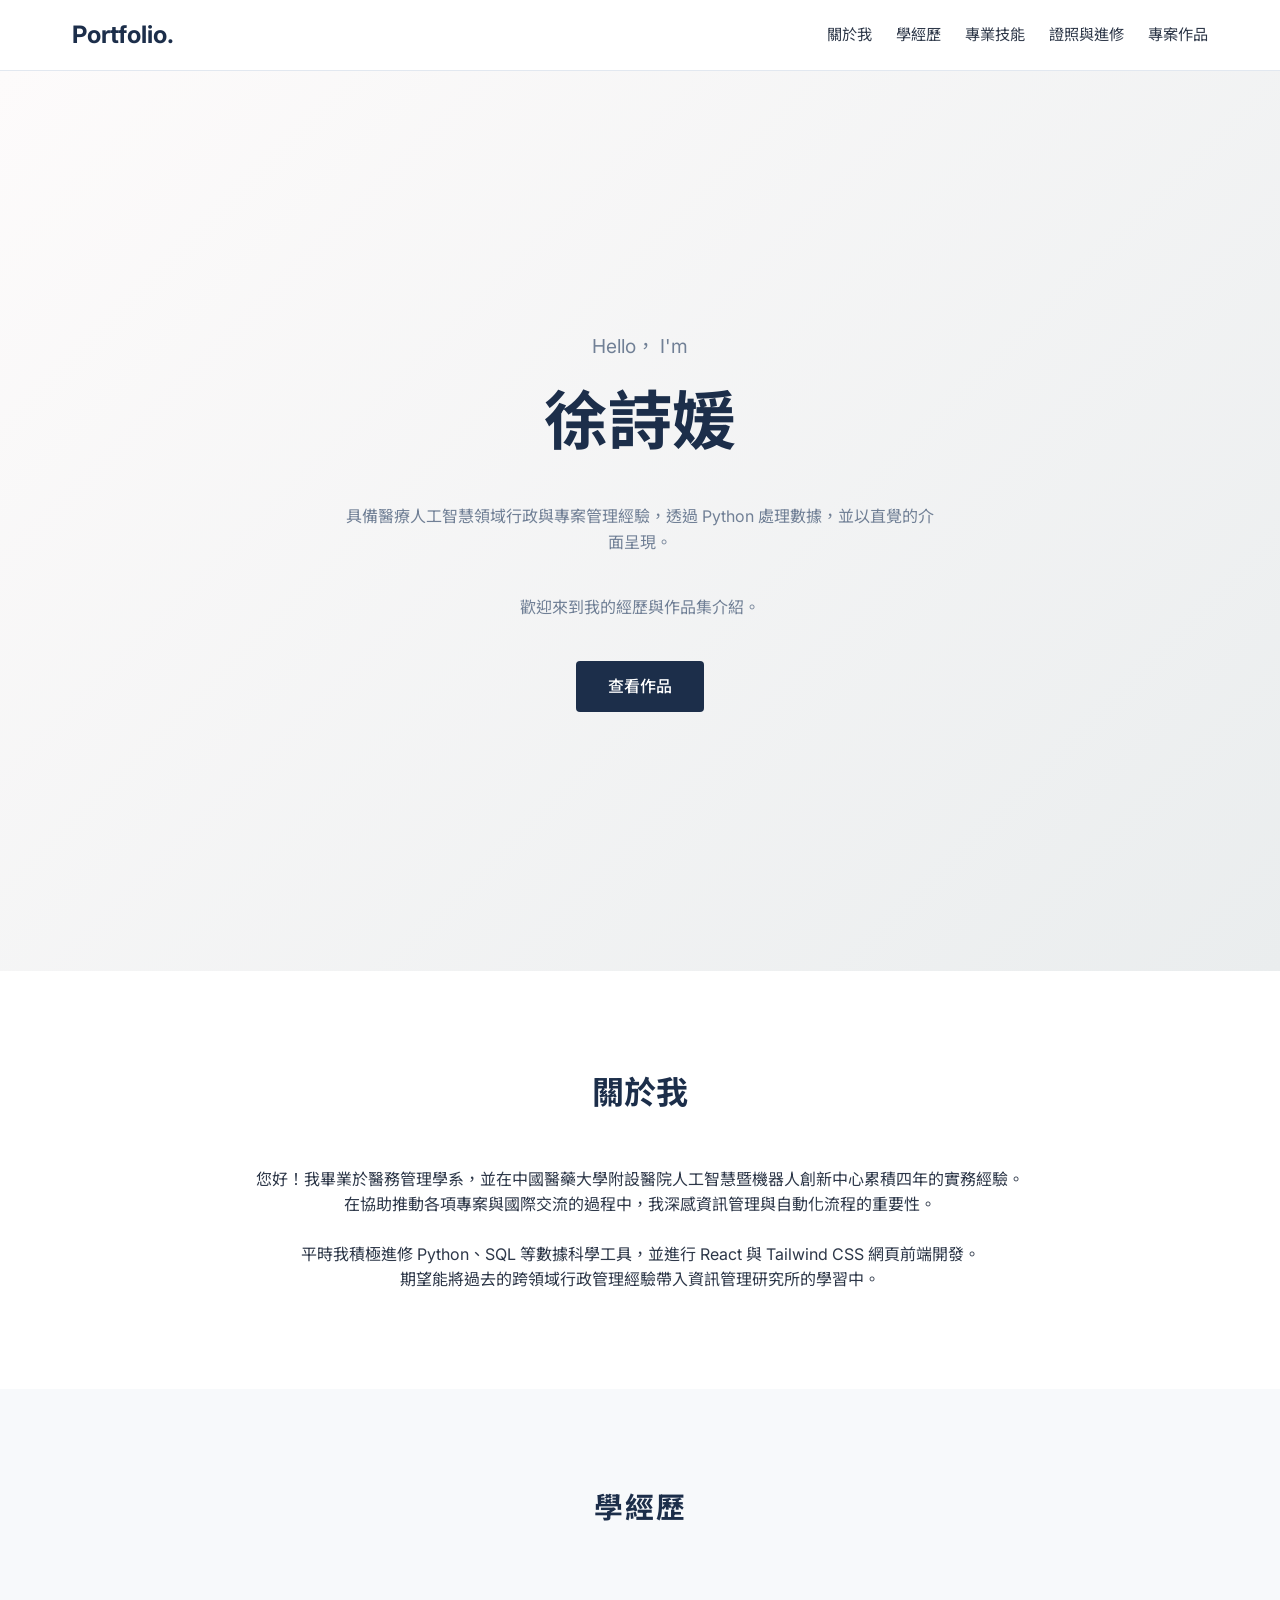
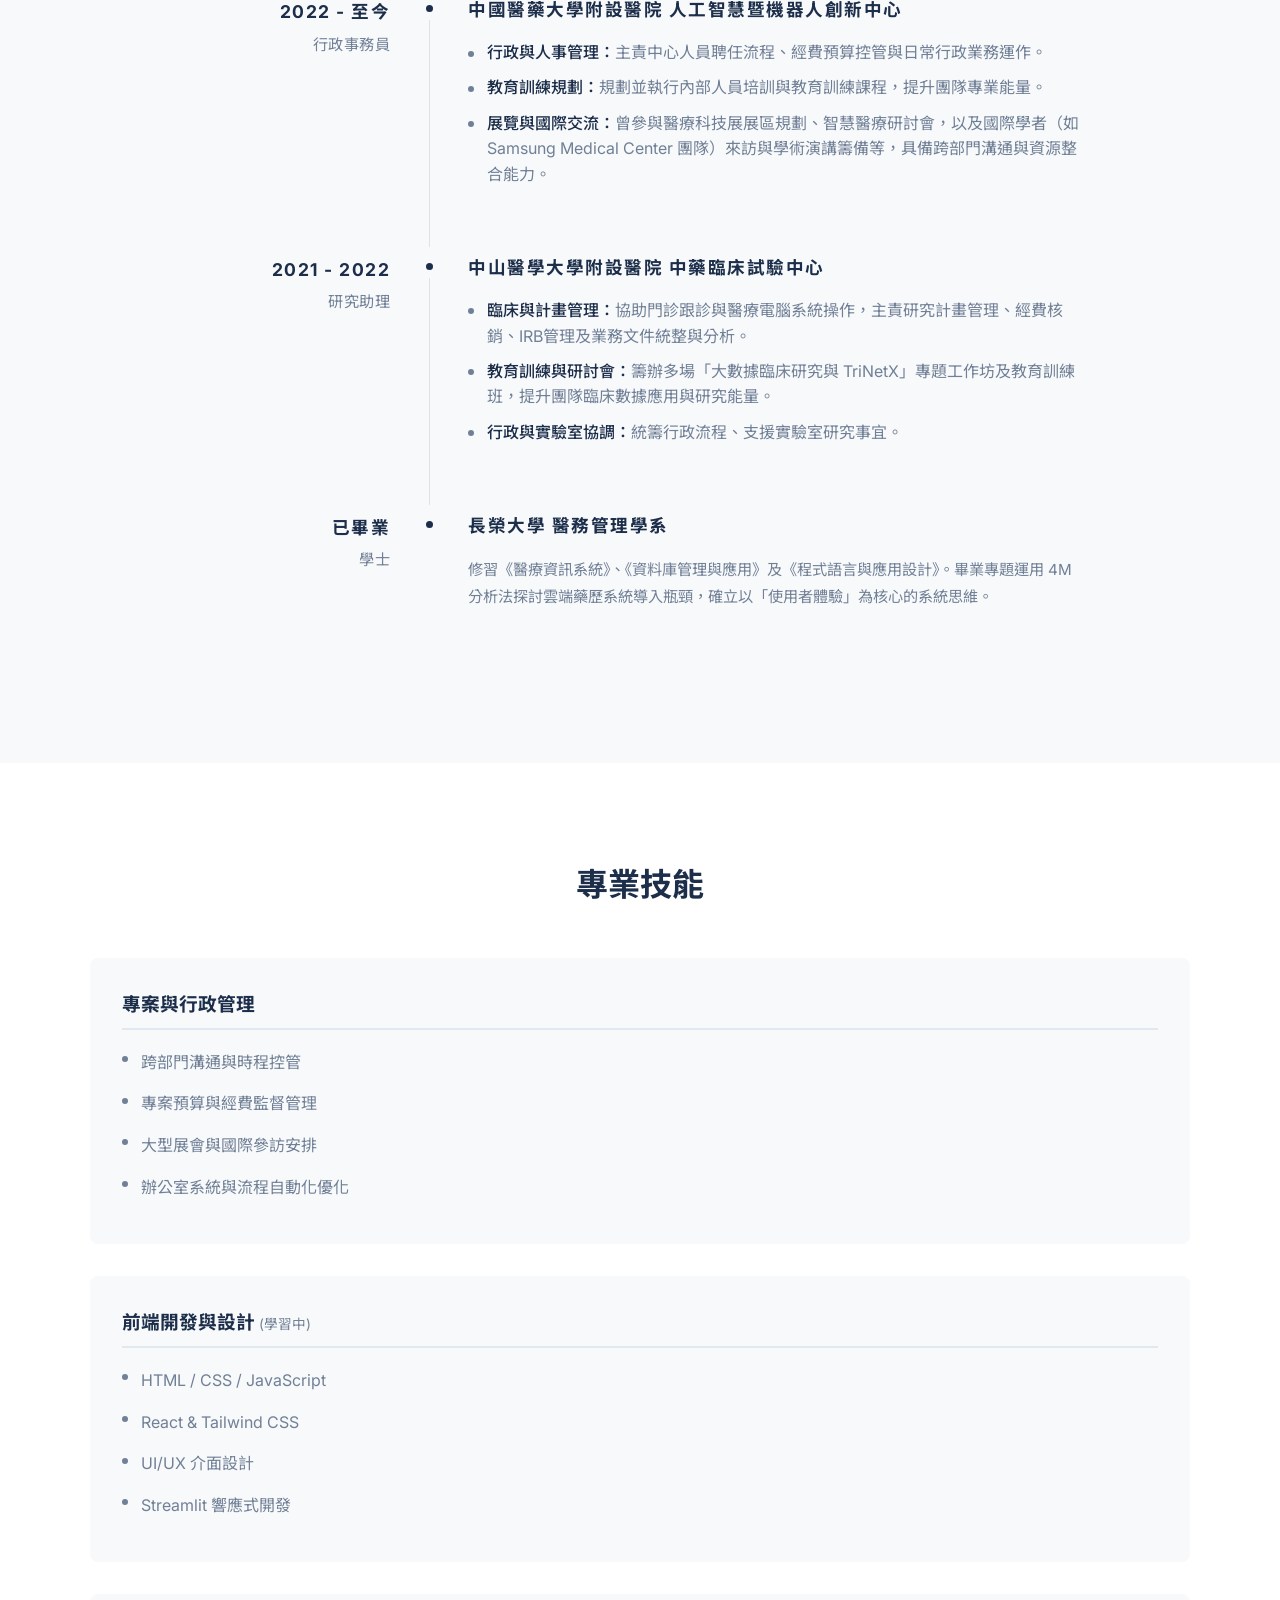
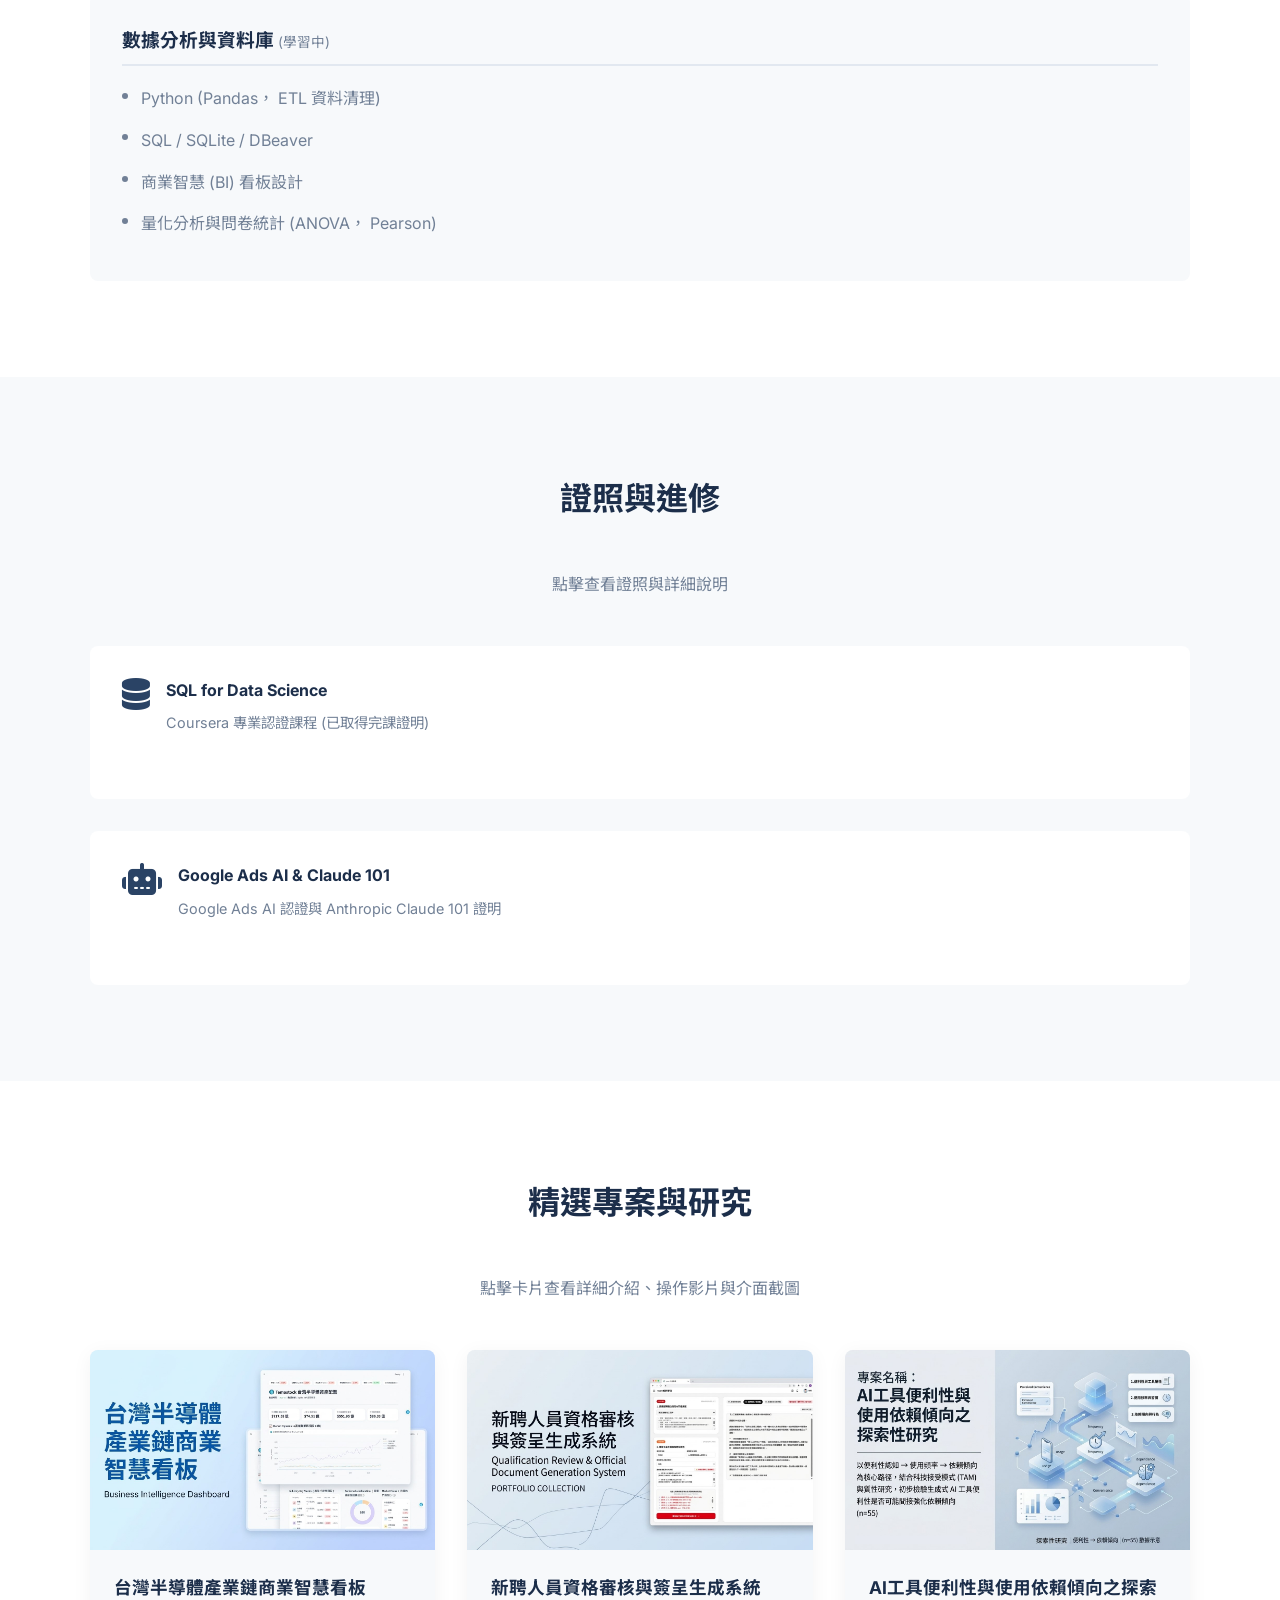
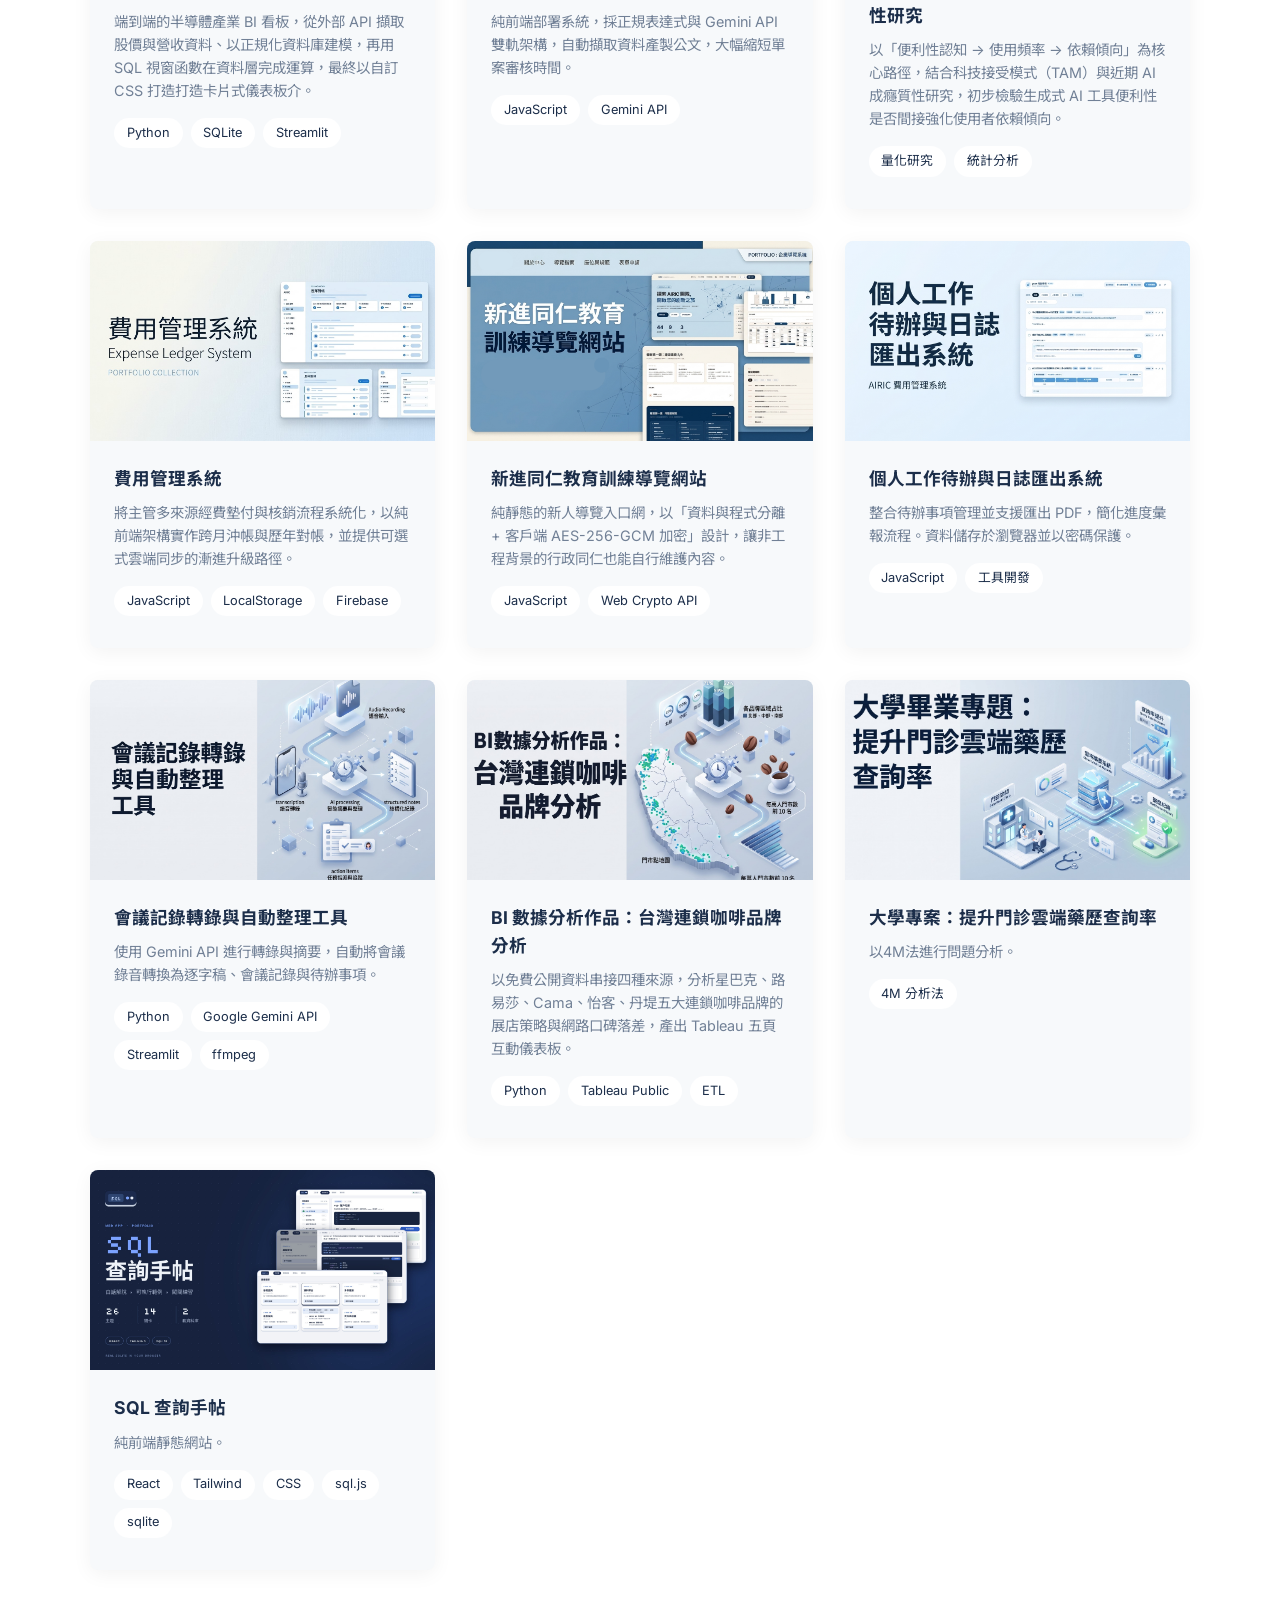
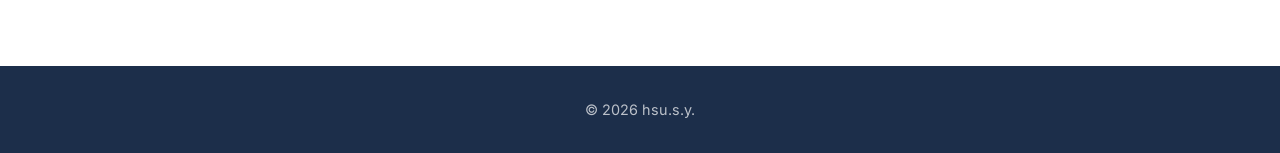
==== commit 3e93db1a: "Update index.html" ====
--- a/index.html
+++ b/index.html
@@ -241,8 +241,9 @@
         <div class="hero-content fade-in">
             <p class="subtitle">Hello， I'm</p>
             <h1>徐詩媛</h1>
-            <h2 class="role">Front-End Developer & Data Enthusiast</h2>
-            <p class="description">具備醫療人工智慧領域行政與專案管理經驗，透過 Python 處理數據，並以直覺的介面呈現。歡迎來到我的資管所推甄與求職作品集。</p>
+            <h2 class="role"></h2>
+            <p class="description">具備醫療人工智慧領域行政與專案管理經驗，透過 Python 處理數據，並以直覺的介面呈現。</p>
+            <p class="description">歡迎來到我的經歷與作品集介紹。</p>
             <a href="#projects" class="btn-primary">查看作品</a>
         </div>
     </header>
@@ -253,7 +254,7 @@
             <h2 class="section-title">關於我</h2>
             <div class="about-content fade-in" style="max-width: 800px; margin: 0 auto; text-align: center;">
                 <p style="margin-bottom: 1.5rem;">您好！我畢業於醫務管理學系，並在中國醫藥大學附設醫院人工智慧暨機器人創新中心累積四年的實務經驗。<br>在協助推動各項專案與國際交流的過程中，我深感資訊管理與自動化流程的重要性。</p>
-                <p>平時我積極進修 Python、SQL 等數據科學工具，並熟悉 React 與 Tailwind CSS 進行網頁前端開發。<br>期望能將過去的跨領域行政管理經驗帶入資訊管理研究所的學習中，持續探索人機互動與系統管理的可能性。</p>
+                <p>平時我積極進修 Python、SQL 等數據科學工具，並進行 React 與 Tailwind CSS 網頁前端開發。<br>期望能將過去的跨領域行政管理經驗帶入資訊管理研究所的學習中。</p>
             </div>
         </div>
     </section>
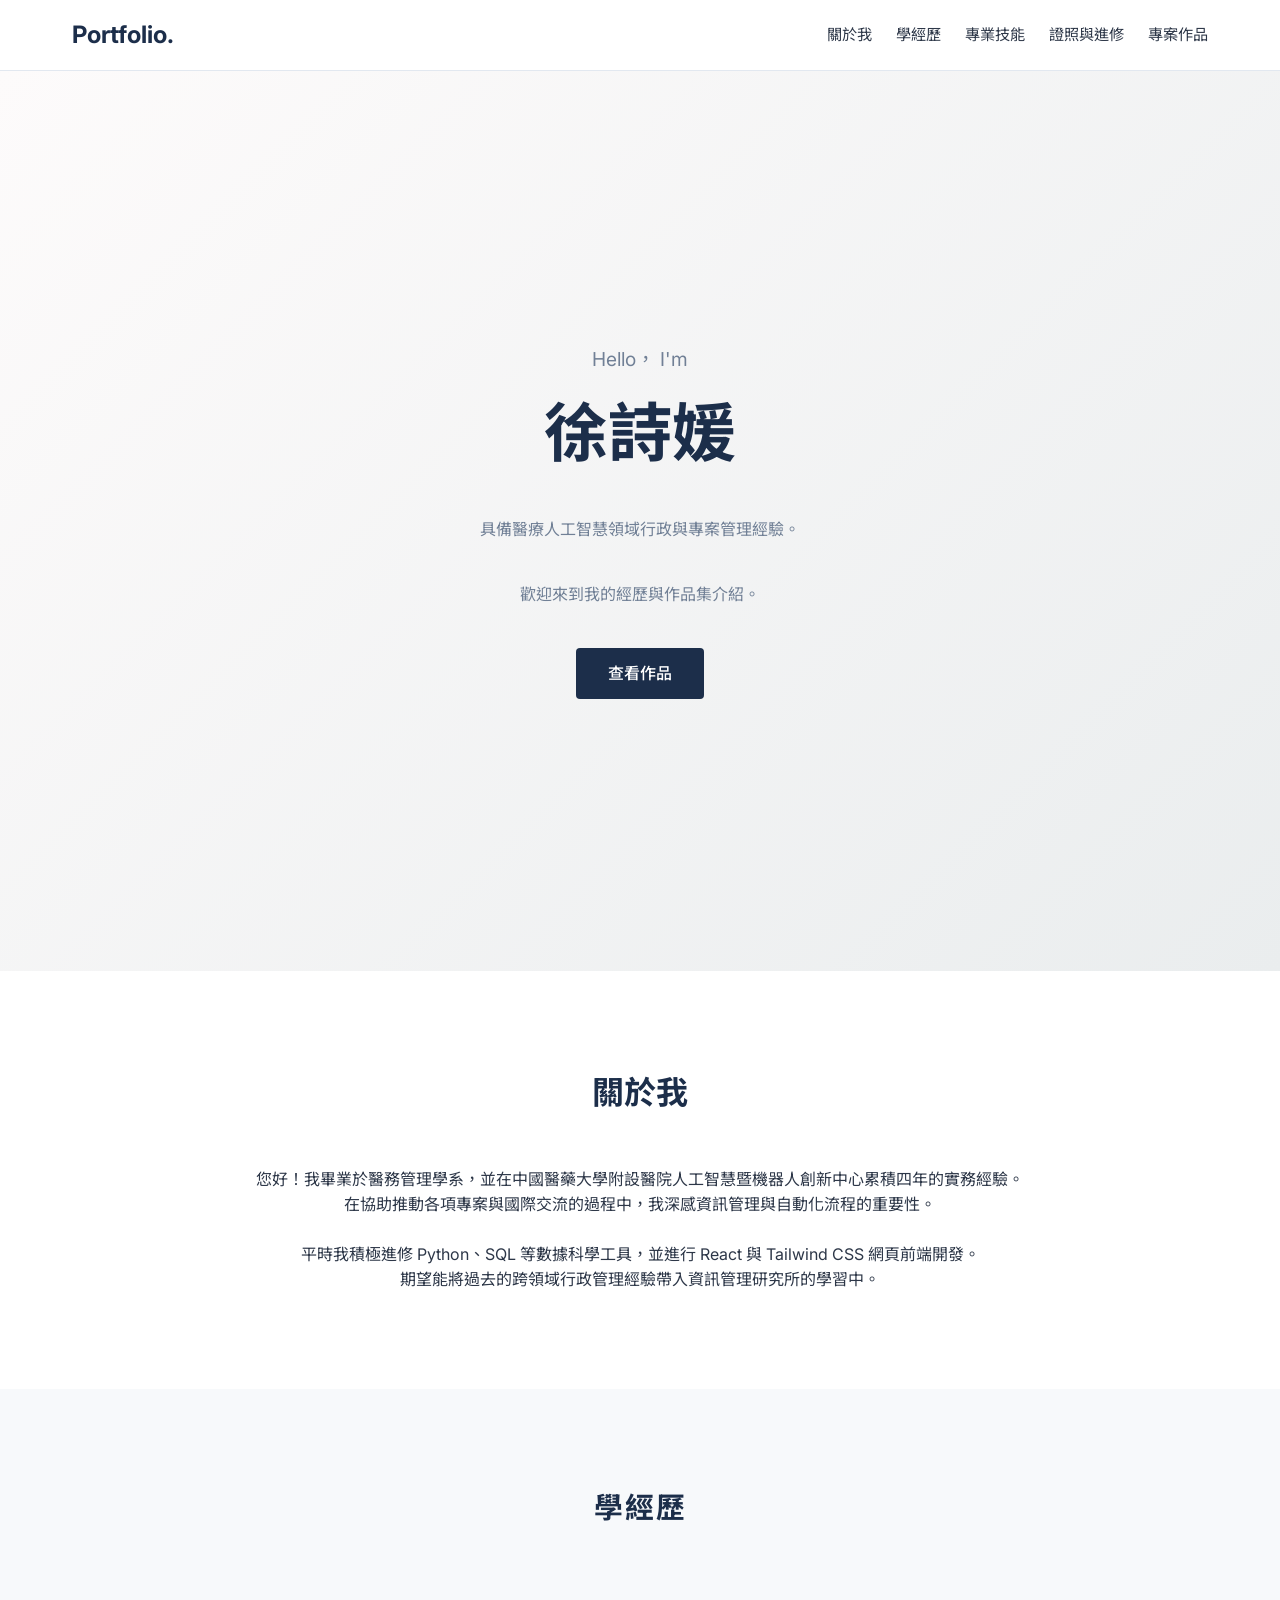
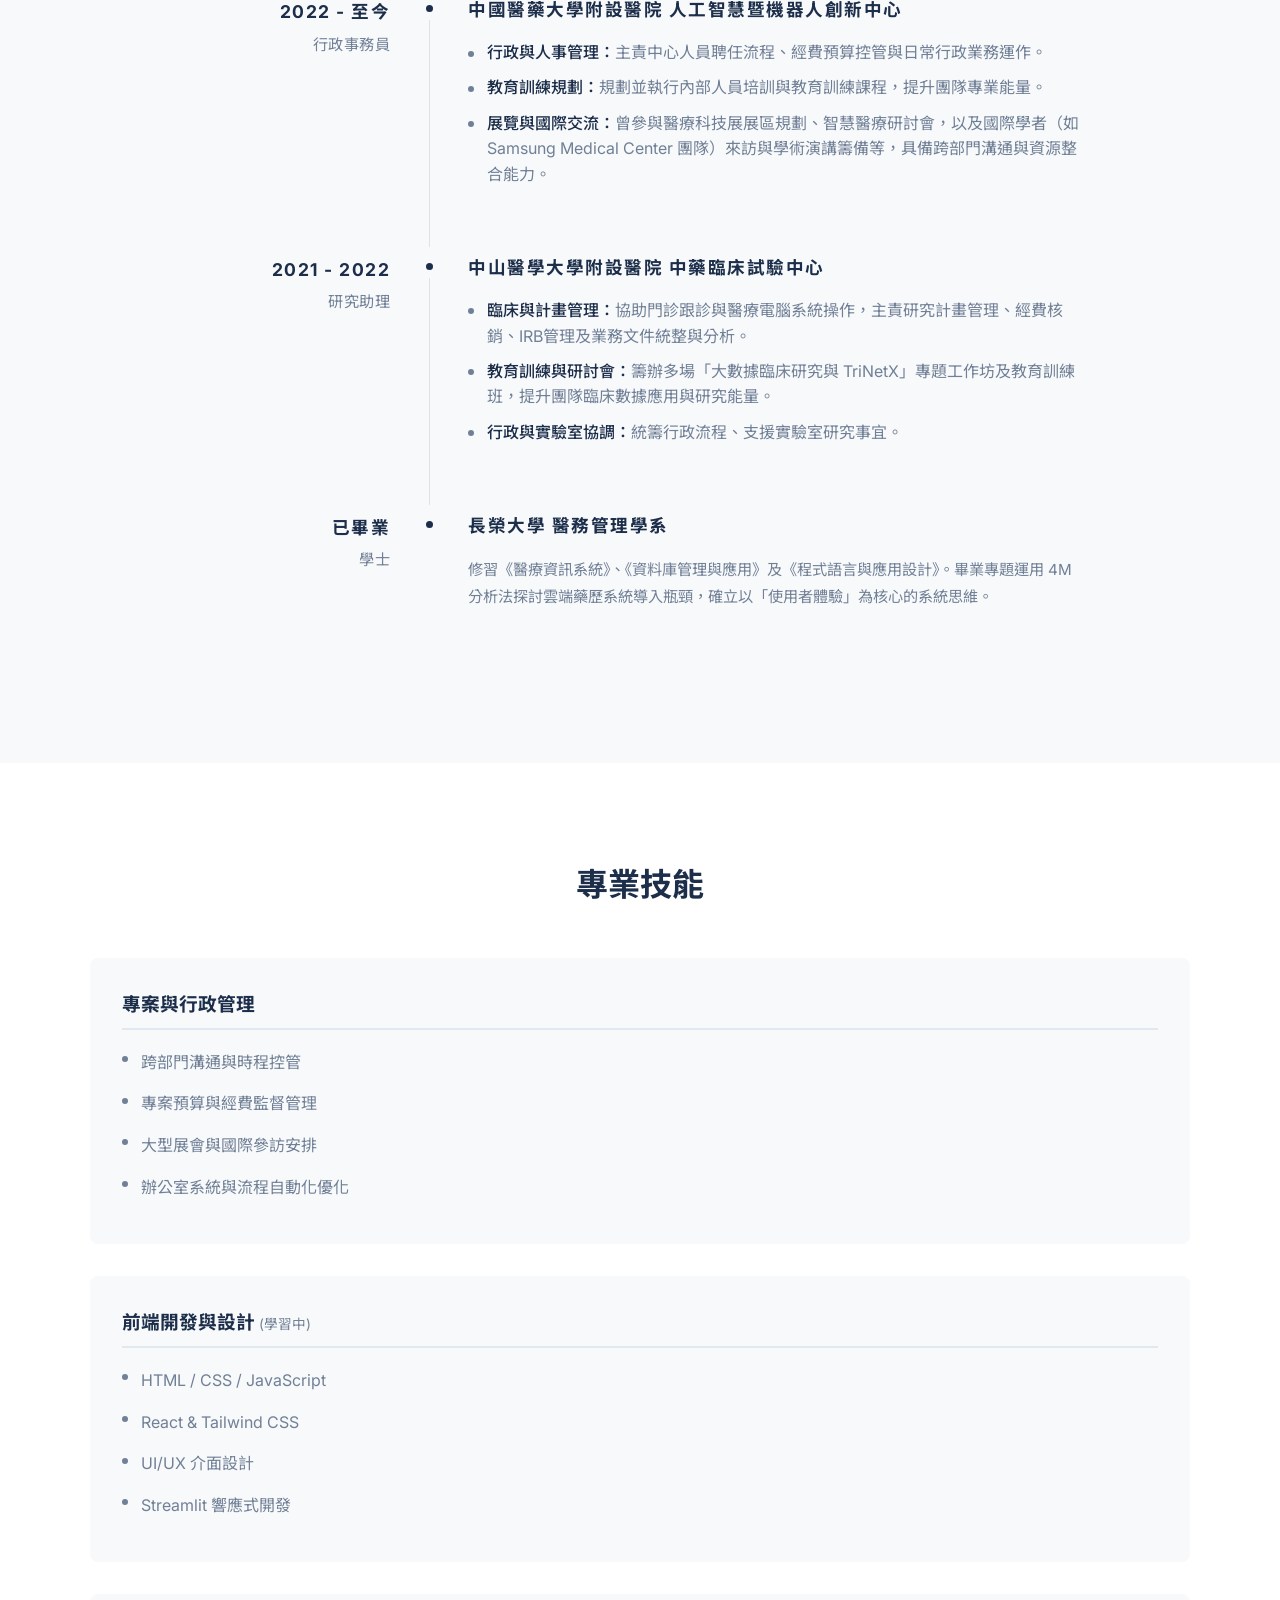
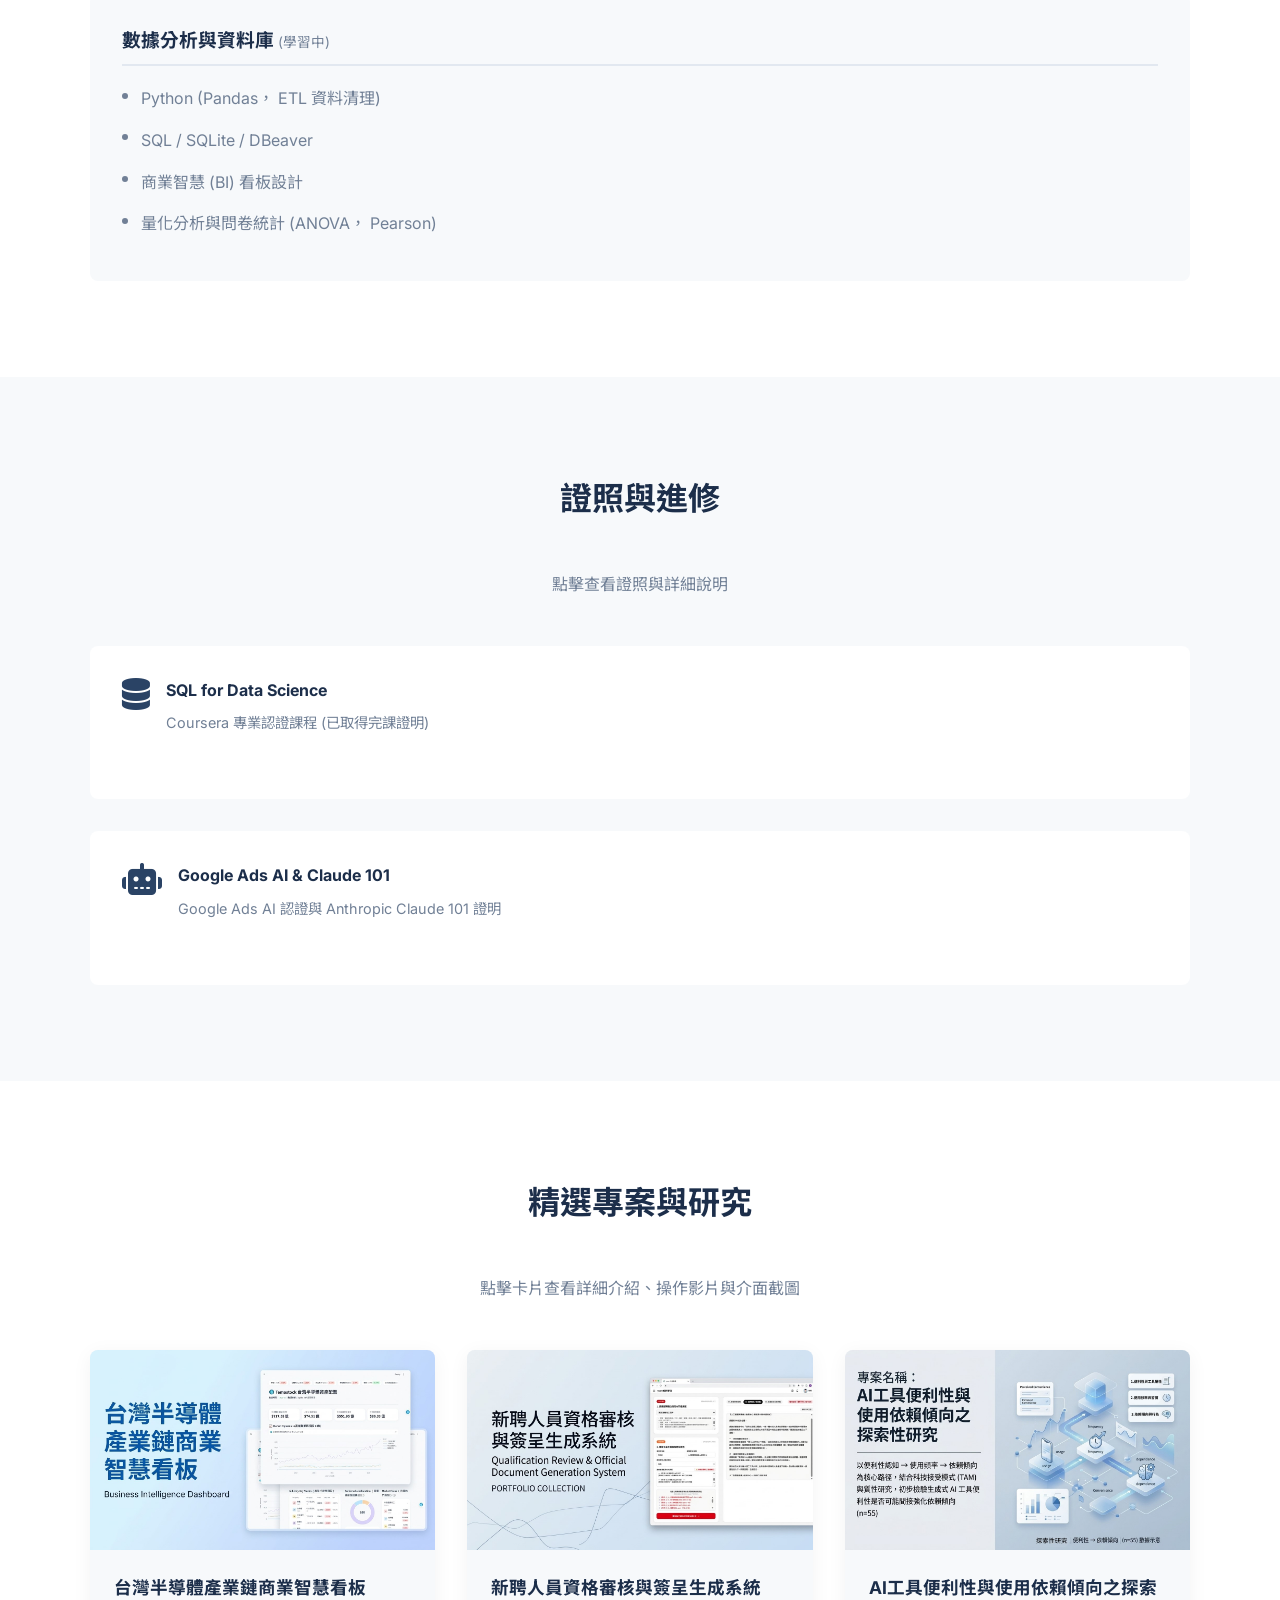
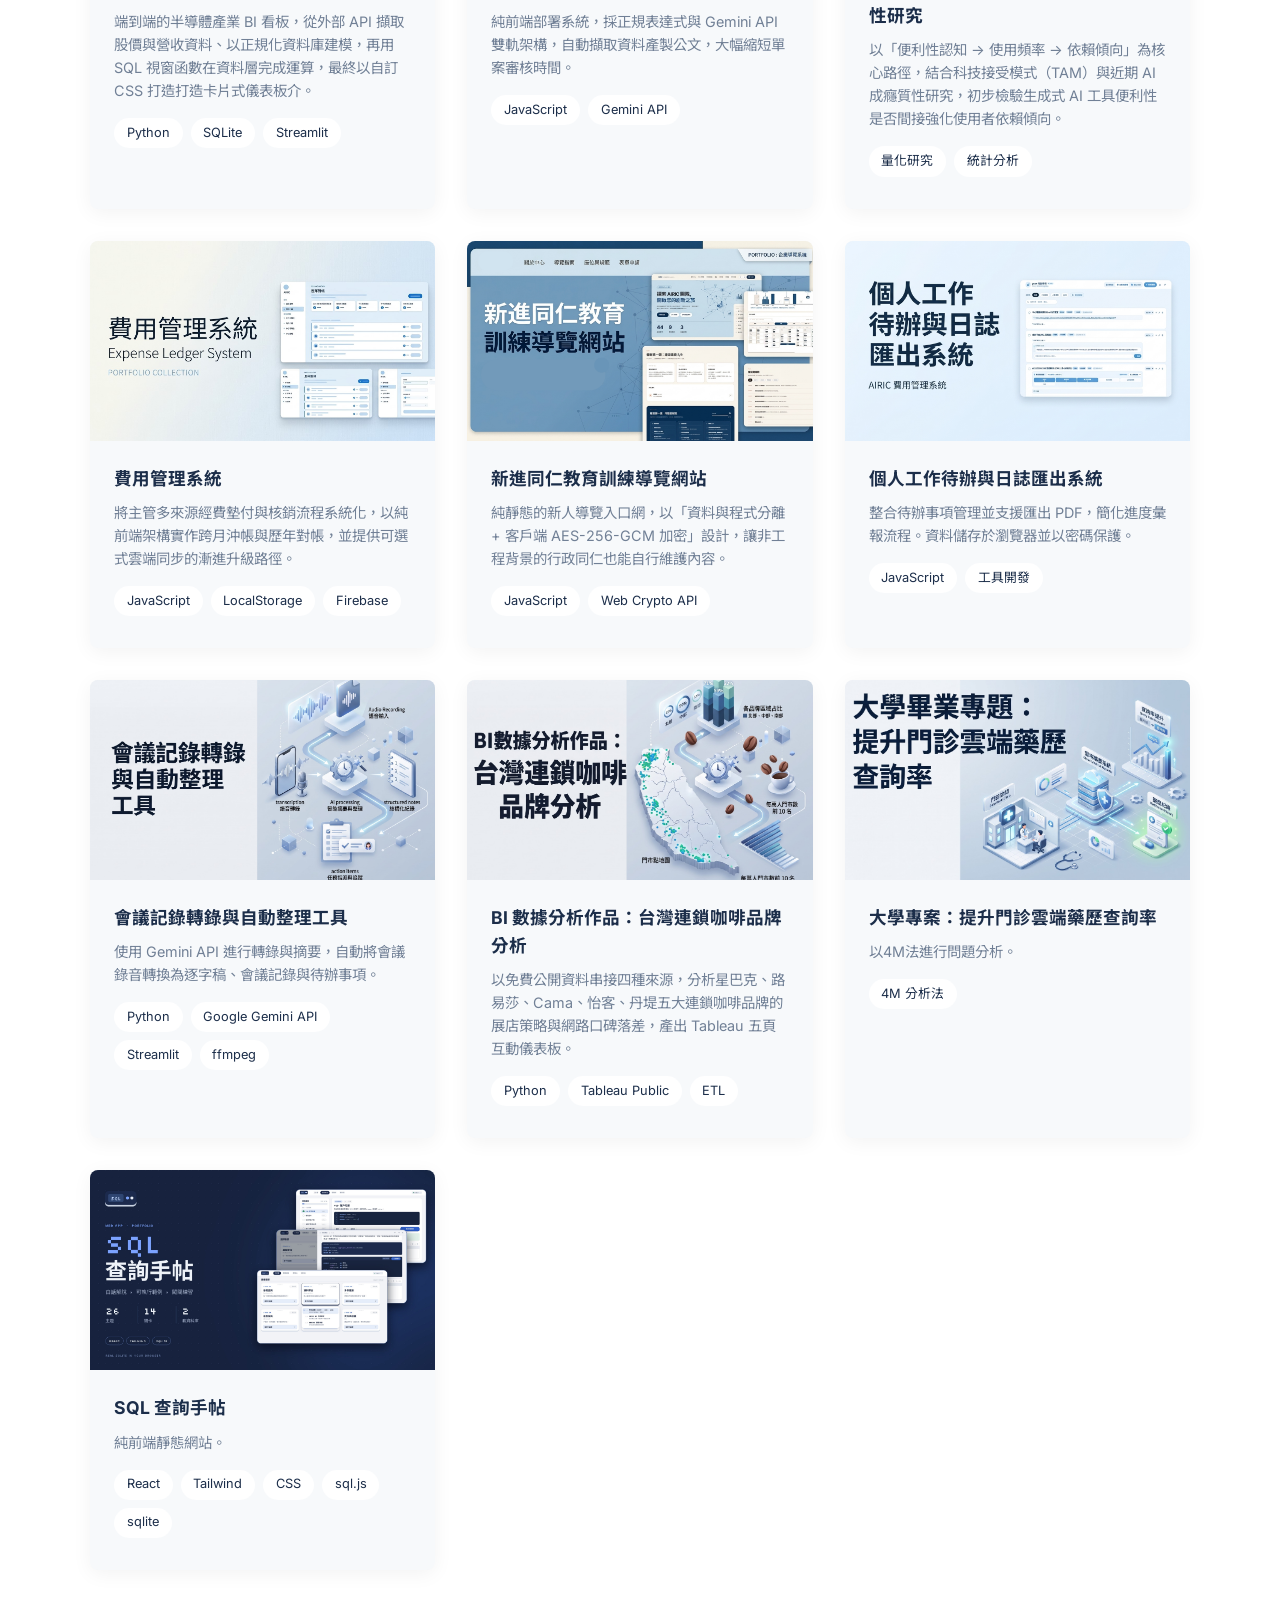
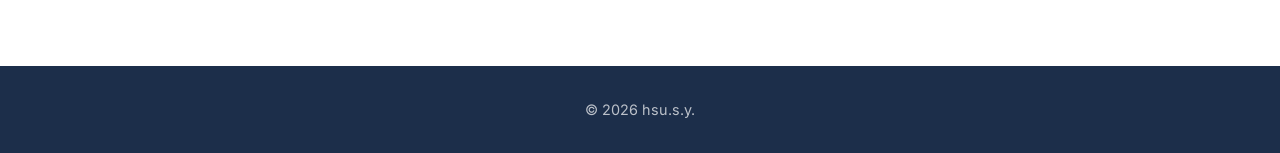
==== commit a72fe665: "Update description in index.html Removed data processing mention from description." ====
--- a/index.html
+++ b/index.html
@@ -242,7 +242,7 @@
             <p class="subtitle">Hello， I'm</p>
             <h1>徐詩媛</h1>
             <h2 class="role"></h2>
-            <p class="description">具備醫療人工智慧領域行政與專案管理經驗，透過 Python 處理數據，並以直覺的介面呈現。</p>
+            <p class="description">具備醫療人工智慧領域行政與專案管理經驗。</p>
             <p class="description">歡迎來到我的經歷與作品集介紹。</p>
             <a href="#projects" class="btn-primary">查看作品</a>
         </div>
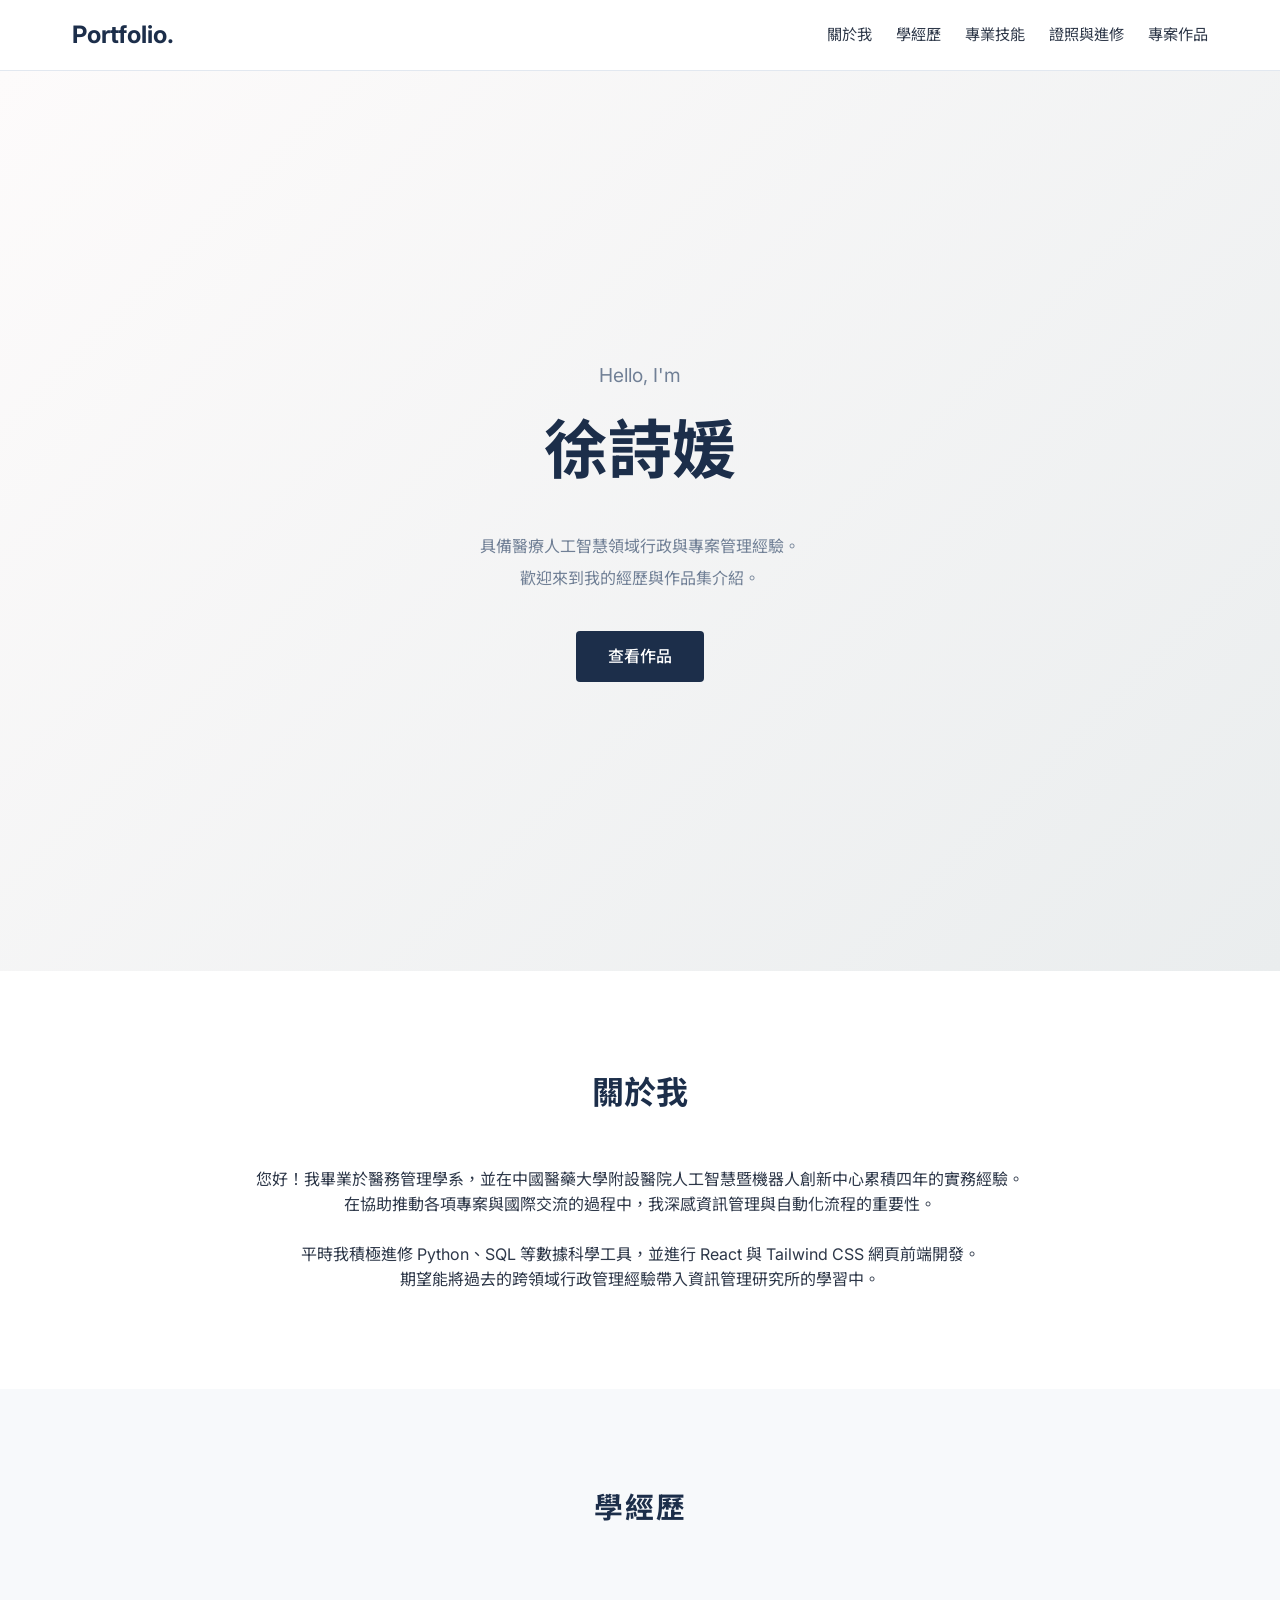
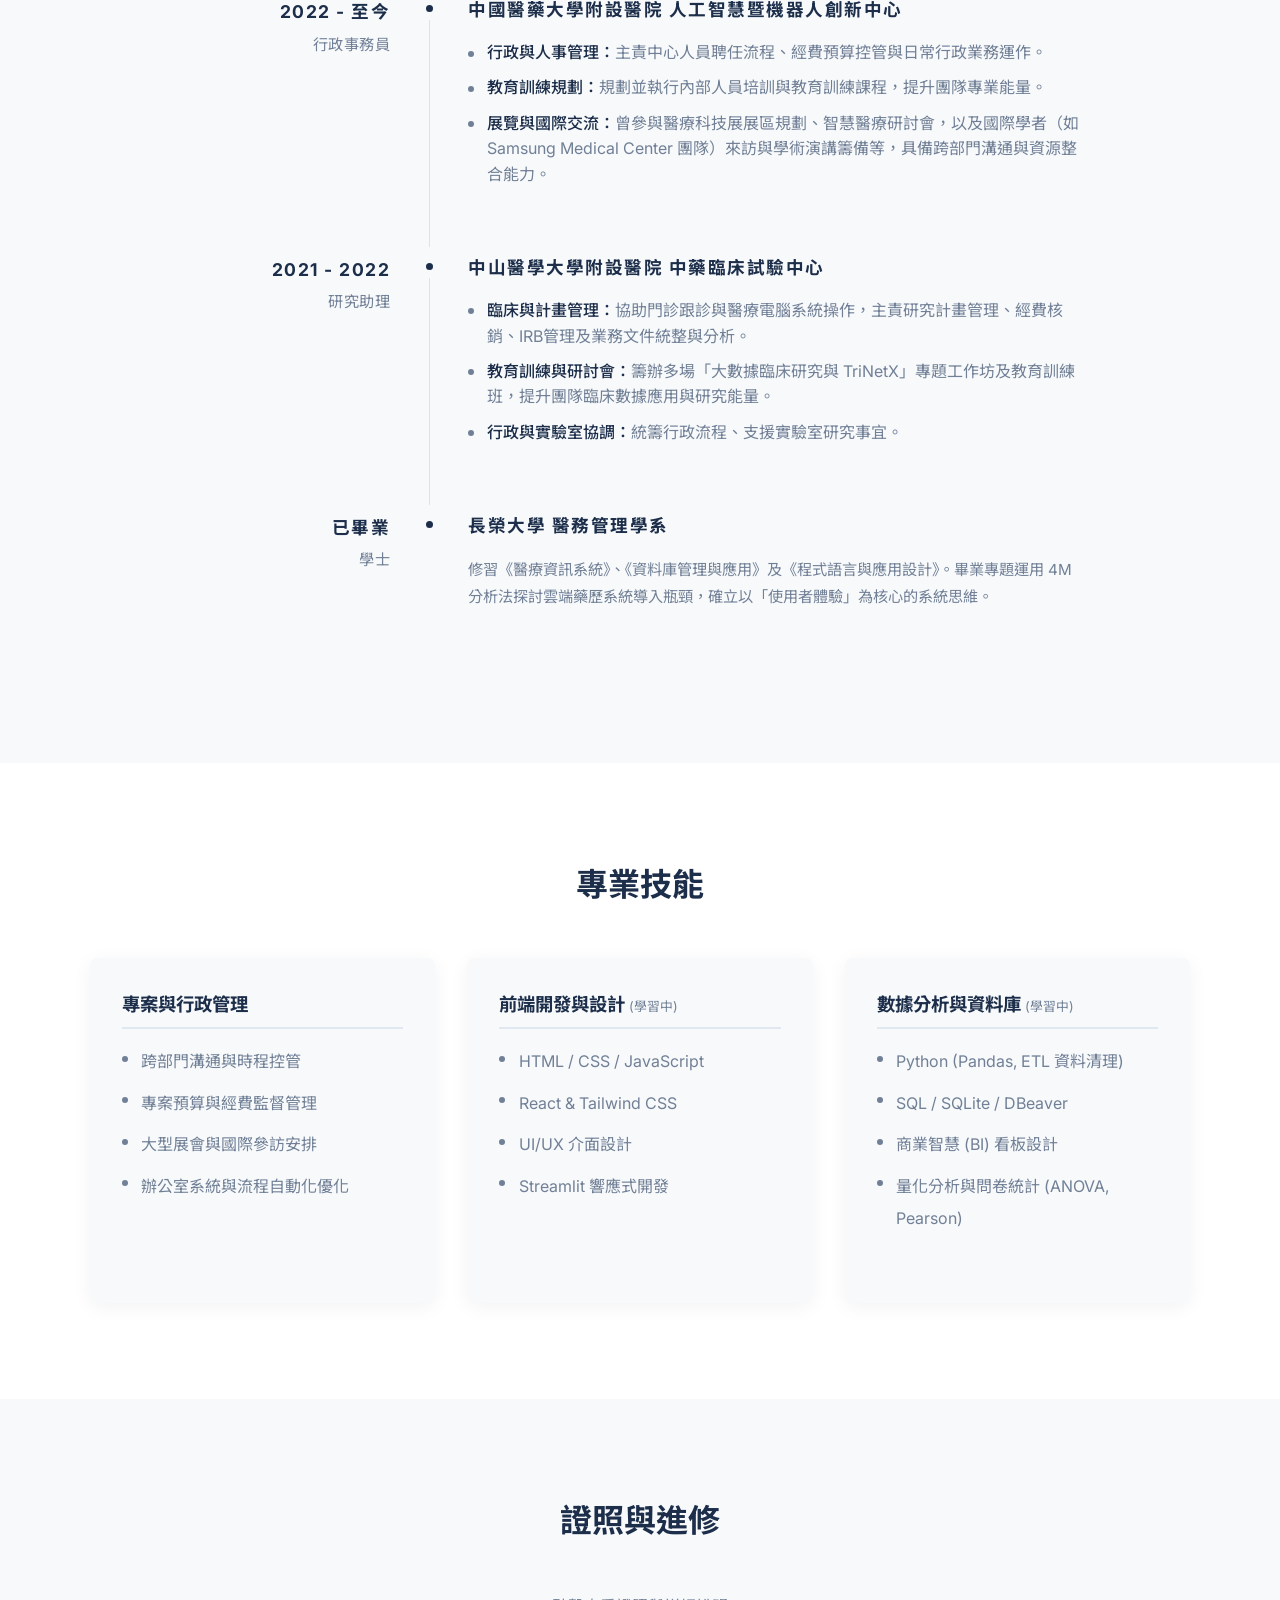
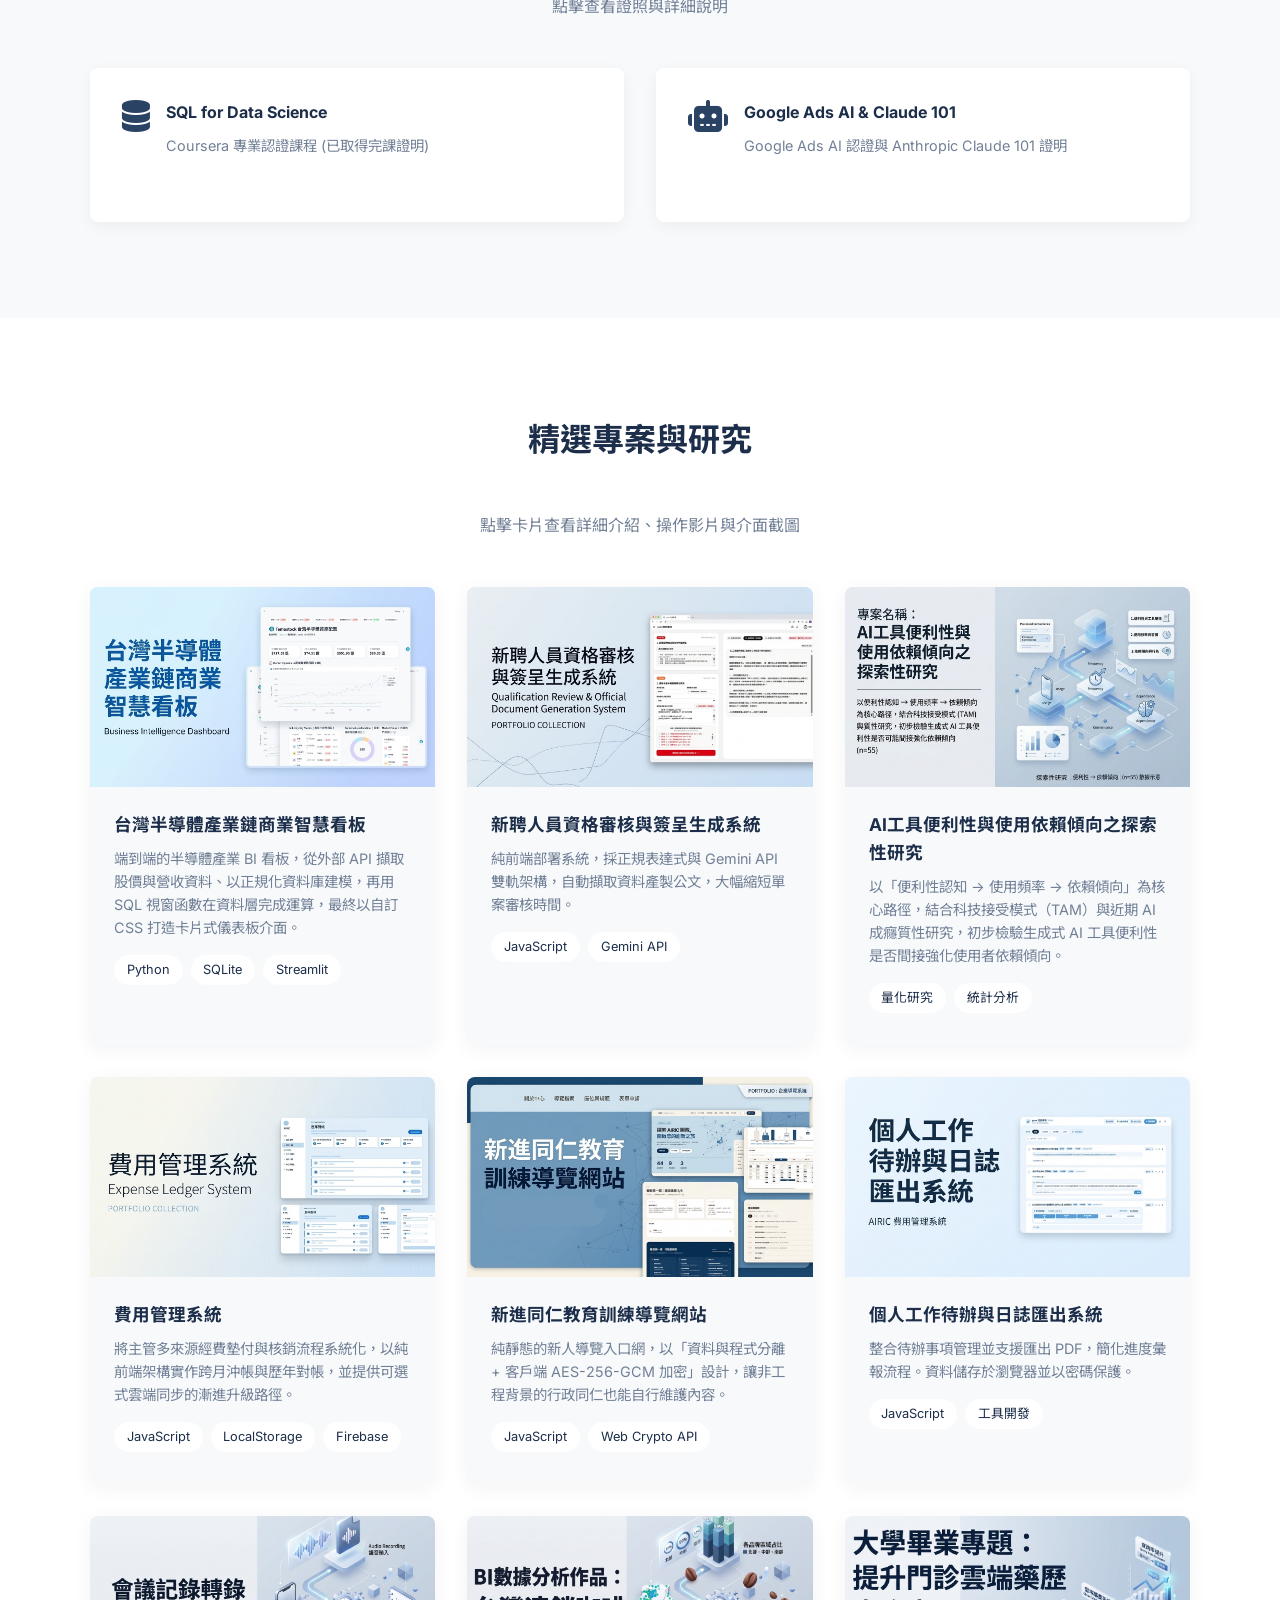
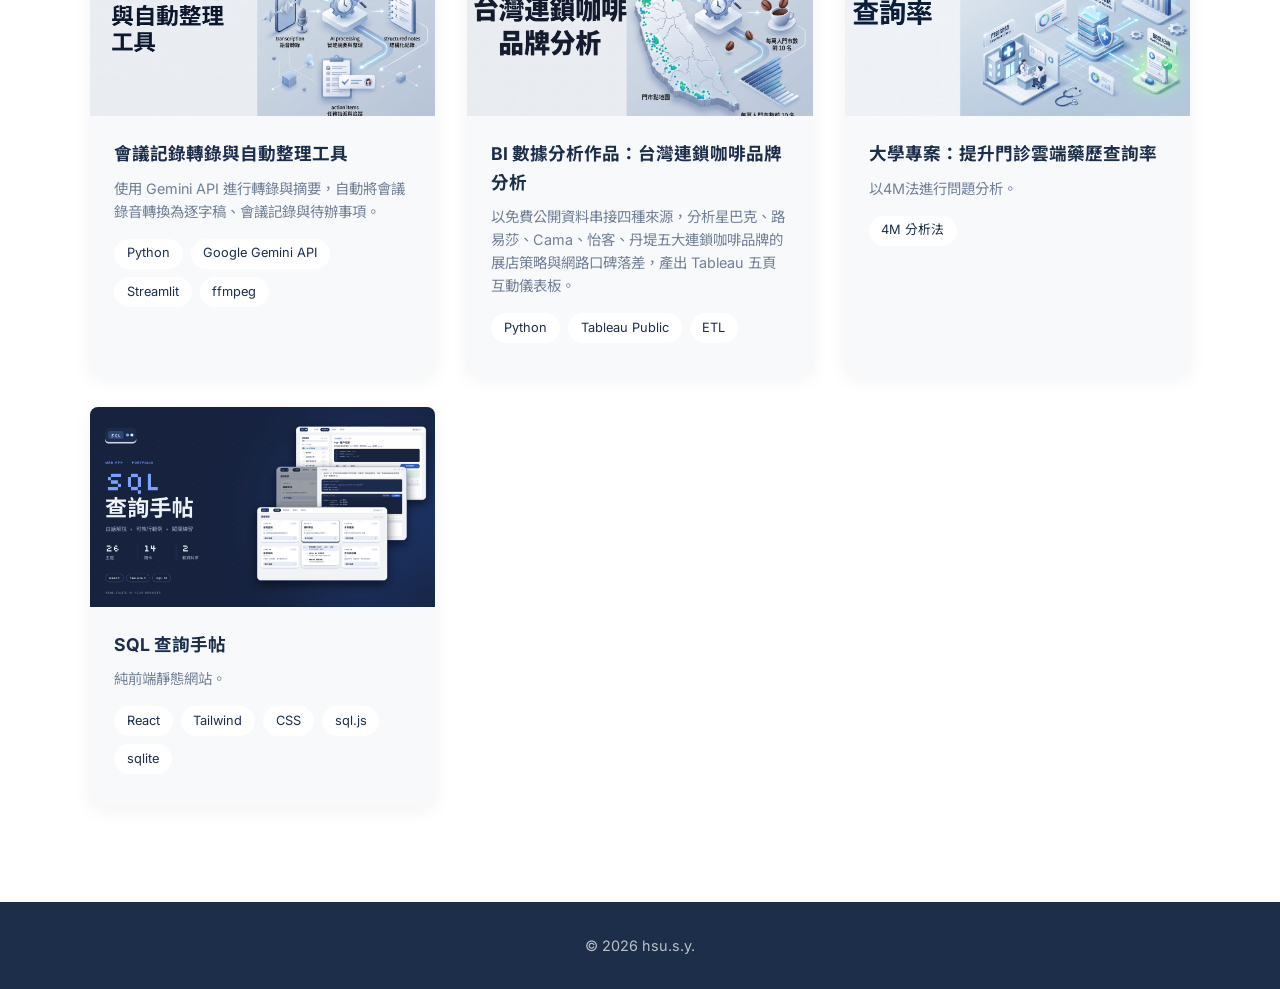
==== commit de848185: "Update print statement from 'Hello' to 'Goodbye'" ====
--- a/index.html
+++ b/index.html
@@ -2,13 +2,13 @@
 <html lang="zh-TW">
 <head>
     <meta charset="UTF-8">
-    <meta name="viewport" content="width=device-width， initial-scale=1.0">
+    <meta name="viewport" content="width=device-width, initial-scale=1.0">
     <title>我的作品集 | 履歷</title>
     <link rel="stylesheet" href="assets/css/style.css">
     <link href="https://fonts.googleapis.com/css2?family=Noto+Sans+TC:wght@300;400;500;700&family=Inter:wght@300;400;600&display=swap" rel="stylesheet">
     <link rel="stylesheet" href="https://cdnjs.cloudflare.com/ajax/libs/font-awesome/6.4.0/css/all.min.css">
     <style>
-                /* ===== 修正彈窗排版與按鈕大小（最終完美版） ===== */
+        /* ===== 修正彈窗排版與按鈕大小（最終完美版） ===== */
         /* 1. 將安全距離改加在「大標題 (h2)」上，放過小標題 (p) 讓它維持滿版 */
         .modal-header h2 {
             padding-right: 90px;
@@ -17,23 +17,23 @@
         @media (max-width: 768px) {
             /* 手機版的標題安全距離與字體微調 */
             .modal-header h2 {
-                padding-right: 75px !important; 
-                font-size: 1.35rem; 
+                padding-right: 75px !important;
+                font-size: 1.35rem;
                 line-height: 1.4;
             }
 
             /* 2. 強制重置按鈕容器，確保兩者長得一樣 */
-            .modal-content .close-btn， 
+            .modal-content .close-btn,
             .modal-content .expand-btn {
                 width: 32px !important;
                 height: 32px !important;
                 display: flex !important;
                 align-items: center !important;
                 justify-content: center !important;
-                background: transparent !important; 
-                border: none !important;            
-                padding: 0 !important;              
-                top: 15px !important;               
+                background: transparent !important;
+                border: none !important;
+                padding: 0 !important;
+                top: 15px !important;
             }
 
             /* 3. 微調左右位置 */
@@ -45,12 +45,54 @@
             }
 
             /* 4. 強制縮小裡面的圖示 */
-            .modal-content .close-btn i， 
+            .modal-content .close-btn i,
             .modal-content .expand-btn i {
-                font-size: 16px !important; 
+                font-size: 16px !important;
             }
         }
-    
+
+        /* ===== 首頁封面：縮小兩行簡介的間距 ===== */
+        .hero .description {
+            margin-bottom: 0.4rem;
+        }
+        .hero .description:last-of-type {
+            margin-bottom: 2.5rem; /* 與下方「查看作品」按鈕保持距離 */
+        }
+
+        /* ===== 專業技能：並排正方形方框 ===== */
+        .skills-grid {
+            display: grid;
+            grid-template-columns: repeat(3, 1fr);   /* 三欄並排 */
+            gap: 2rem;
+        }
+        .skill-category {
+            aspect-ratio: 1 / 1;                     /* 正方形 */
+            background: var(--bg-light);
+            padding: 2rem;
+            border-radius: 8px;
+            box-shadow: 0 4px 20px rgba(0, 0, 0, 0.05);
+        }
+        .skill-category h3 {
+            color: var(--primary-navy);
+            font-size: 1.15rem;
+            margin-bottom: 1rem;
+            padding-bottom: 0.5rem;
+            border-bottom: 2px solid var(--border-color);
+        }
+        .skill-note {
+            font-size: 0.8rem;
+            font-weight: 400;
+            color: var(--text-muted);
+        }
+        .skill-category .custom-dot-list {
+            line-height: 2;
+        }
+        /* 平板以下改成單欄，取消正方形，避免文字被擠壓 */
+        @media (max-width: 900px) {
+            .skills-grid { grid-template-columns: 1fr; }
+            .skill-category { aspect-ratio: auto; }
+        }
+
         /* ===== 專案內文補充樣式 ===== */
         .info-table {
             width: 100%;
@@ -58,37 +100,37 @@
             margin: 1rem 0 1.5rem;
             font-size: 0.9rem;
         }
-        .info-table th， .info-table td {
-            border: 1px solid var(--border-color， #e2e2e2);
+        .info-table th, .info-table td {
+            border: 1px solid var(--border-color, #e2e2e2);
             padding: 0.7rem 0.9rem;
             text-align: left;
             vertical-align: top;
             line-height: 1.6;
         }
         .info-table th {
-            background: var(--bg-light， #f7f7f7);
-            color: var(--primary-navy， #1a2b4c);
+            background: var(--bg-light, #f7f7f7);
+            color: var(--primary-navy, #1a2b4c);
             font-weight: 600;
             white-space: nowrap;
         }
         .info-table td {
-            color: var(--text-muted， #6b6b6b);
-            background: var(--bg-white， #fff);
+            color: var(--text-muted, #6b6b6b);
+            background: var(--bg-white, #fff);
         }
         .info-table td.center {
             text-align: center;
             white-space: nowrap;
         }
         .modal-body h4 {
-            color: var(--primary-navy， #1a2b4c);
+            color: var(--primary-navy, #1a2b4c);
             margin-top: 2rem;
             margin-bottom: 0.75rem;
             font-size: 1.05rem;
-            border-left: 3px solid var(--primary-light， #4a6ea8);
+            border-left: 3px solid var(--primary-light, #4a6ea8);
             padding-left: 0.6rem;
         }
         .modal-body h5 {
-            color: var(--primary-navy， #1a2b4c);
+            color: var(--primary-navy, #1a2b4c);
             margin-top: 1.2rem;
             margin-bottom: 0.4rem;
             font-size: 0.95rem;
@@ -96,16 +138,16 @@
         }
         .modal-body p {
             line-height: 1.8;
-            color: var(--text-muted， #6b6b6b);
+            color: var(--text-muted, #6b6b6b);
             margin-bottom: 0.6rem;
         }
-        .modal-body ul， .modal-body ol {
+        .modal-body ul, .modal-body ol {
             line-height: 1.85;
-            color: var(--text-muted， #6b6b6b);
+            color: var(--text-muted, #6b6b6b);
             margin: 0 0 1rem 0;
             padding-left: 1.4rem;
         }
-        .modal-body ul li， .modal-body ol li {
+        .modal-body ul li, .modal-body ol li {
             margin-bottom: 0.4rem;
         }
         .modal-body ul.sub-list {
@@ -113,17 +155,17 @@
             margin-bottom: 0.6rem;
         }
         .modal-body strong {
-            color: var(--primary-navy， #1a2b4c);
+            color: var(--primary-navy, #1a2b4c);
         }
         .code-block {
-            background: var(--bg-light， #f7f7f7);
-            border: 1px solid var(--border-color， #e2e2e2);
+            background: var(--bg-light, #f7f7f7);
+            border: 1px solid var(--border-color, #e2e2e2);
             border-radius: 8px;
             padding: 1rem 1.2rem;
-            font-family: 'Consolas'， 'Courier New'， monospace;
+            font-family: 'Consolas', 'Courier New', monospace;
             font-size: 0.82rem;
             line-height: 1.7;
-            color: var(--text-muted， #555);
+            color: var(--text-muted, #555);
             overflow-x: auto;
             margin: 1rem 0 1.5rem;
             white-space: pre;
@@ -135,28 +177,28 @@
             margin: 0.5rem 0 1.2rem;
         }
         .badge-row span {
-            background: var(--bg-light， #f2f2f2);
-            color: var(--primary-navy， #1a2b4c);
+            background: var(--bg-light, #f2f2f2);
+            color: var(--primary-navy, #1a2b4c);
             font-size: 0.78rem;
             padding: 0.25rem 0.7rem;
             border-radius: 20px;
-            border: 1px solid var(--border-color， #e2e2e2);
+            border: 1px solid var(--border-color, #e2e2e2);
         }
         .section-divider {
             border: none;
-            border-top: 1px dashed var(--border-color， #ddd);
+            border-top: 1px dashed var(--border-color, #ddd);
             margin: 2rem 0;
         }
-        
+
         /* ===== 統一的精緻小圓點列表 ===== */
         .custom-dot-list {
-            list-style: none; 
+            list-style: none;
             padding-left: 0;
             margin: 0;
         }
         .custom-dot-list li {
             position: relative;
-            padding-left: 1.2rem; 
+            padding-left: 1.2rem;
             margin-bottom: 0.6rem;
             color: var(--text-muted);
         }
@@ -164,31 +206,31 @@
             content: '';
             position: absolute;
             left: 0;
-            top: 0.65rem; 
-            width: 6px;   
+            top: 0.65rem;
+            width: 6px;
             height: 6px;
-            background-color: var(--text-muted); 
+            background-color: var(--text-muted);
             border-radius: 50%;
         }
 
         /* ===== 圖片放大 Lightbox 專用樣式 ===== */
         .lightbox {
-            display: none; 
-            position: fixed; 
+            display: none;
+            position: fixed;
             z-index: 3000; /* 確保層級高於 Modal */
             left: 0; top: 0; width: 100vw; height: 100vh;
-            background-color: rgba(0，0，0，0.85); 
+            background-color: rgba(0, 0, 0, 0.85);
             backdrop-filter: blur(5px);
             align-items: center; justify-content: center;
         }
         .lightbox.show {
-            display: flex; 
+            display: flex;
             animation: fadeIn 0.3s;
         }
         .lightbox-content {
             max-width: 90%; max-height: 90vh;
             border-radius: 8px;
-            box-shadow: 0 4px 20px rgba(0，0，0，0.5);
+            box-shadow: 0 4px 20px rgba(0, 0, 0, 0.5);
             object-fit: contain;
         }
         .lightbox-close {
@@ -197,7 +239,7 @@
             cursor: pointer; transition: color 0.2s;
         }
         .lightbox-close:hover { color: #D95A53; }
-        
+
         /* 可點擊放大的圖片樣式 */
         .zoomable-img {
             cursor: zoom-in;
@@ -219,7 +261,7 @@
     <nav class="navbar" style="position: relative; z-index: 999; background: #fff;">
         <div class="nav-container" style="display: flex; justify-content: space-between; align-items: center; width: 100%; max-width: 1200px; margin: 0 auto; padding: 1rem 2rem;">
             <a href="#" class="logo">Portfolio.</a>
-            
+
             <!-- 手機版三條槓按鈕 -->
             <div class="menu-toggle" id="mobile-menu">
                 <i class="fa-solid fa-bars"></i>
@@ -239,7 +281,7 @@
     <!-- 首頁橫幅 -->
     <header class="hero" id="home">
         <div class="hero-content fade-in">
-            <p class="subtitle">Hello， I'm</p>
+            <p class="subtitle">Hello, I'm</p>
             <h1>徐詩媛</h1>
             <h2 class="role"></h2>
             <p class="description">具備醫療人工智慧領域行政與專案管理經驗。</p>
@@ -263,7 +305,7 @@
     <section class="section bg-light" id="resume">
         <div class="container">
             <h2 class="wix-section-title" style="text-align: center;">學經歷</h2>
-            
+
             <div class="wix-timeline fade-in">
                 <div class="wix-timeline-item">
                     <div class="wix-left">
@@ -327,36 +369,32 @@
     <section class="section" id="skills">
         <div class="container">
             <h2 class="section-title">專業技能</h2>
-            <div class="skills-grid" style="display: grid; grid-template-columns: repeat(auto-fit， minmax(250px， 1fr)); gap: 2rem;">
-                <div class="skill-category fade-in" style="background: var(--bg-light); padding: 2rem; border-radius: 8px;">
-                    <h3 style="color: var(--primary-navy); margin-bottom: 1rem; border-bottom: 2px solid var(--border-color); padding-bottom: 0.5rem;">專案與行政管理</h3>
-                    <ul class="custom-dot-list" style="line-height: 2;">
+            <div class="skills-grid">
+                <div class="skill-category fade-in">
+                    <h3>專案與行政管理</h3>
+                    <ul class="custom-dot-list">
                         <li>跨部門溝通與時程控管</li>
                         <li>專案預算與經費監督管理</li>
                         <li>大型展會與國際參訪安排</li>
-                        <li>辦公室系統與流程自動化優化</li>                    
+                        <li>辦公室系統與流程自動化優化</li>
                     </ul>
                 </div>
-                <div class="skill-category fade-in" style="background: var(--bg-light); padding: 2rem; border-radius: 8px;">
-                    <h3 style="color: var(--primary-navy); margin-bottom: 1rem; border-bottom: 2px solid var(--border-color); padding-bottom: 0.5rem;">
-                        前端開發與設計 <span style="font-size: 0.85rem; font-weight: 400; color: var(--text-muted);">(學習中)</span>
-                    </h3>
-                    <ul class="custom-dot-list" style="line-height: 2;">
+                <div class="skill-category fade-in">
+                    <h3>前端開發與設計 <span class="skill-note">(學習中)</span></h3>
+                    <ul class="custom-dot-list">
                         <li>HTML / CSS / JavaScript</li>
                         <li>React & Tailwind CSS</li>
                         <li>UI/UX 介面設計</li>
                         <li>Streamlit 響應式開發</li>
                     </ul>
                 </div>
-                <div class="skill-category fade-in" style="background: var(--bg-light); padding: 2rem; border-radius: 8px;">
-                    <h3 style="color: var(--primary-navy); margin-bottom: 1rem; border-bottom: 2px solid var(--border-color); padding-bottom: 0.5rem;">
-                        數據分析與資料庫 <span style="font-size: 0.85rem; font-weight: 400; color: var(--text-muted);">(學習中)</span>
-                    </h3>
-                    <ul class="custom-dot-list" style="line-height: 2;">
-                        <li>Python (Pandas， ETL 資料清理)</li>
+                <div class="skill-category fade-in">
+                    <h3>數據分析與資料庫 <span class="skill-note">(學習中)</span></h3>
+                    <ul class="custom-dot-list">
+                        <li>Python (Pandas, ETL 資料清理)</li>
                         <li>SQL / SQLite / DBeaver</li>
                         <li>商業智慧 (BI) 看板設計</li>
-                        <li>量化分析與問卷統計 (ANOVA， Pearson)</li>
+                        <li>量化分析與問卷統計 (ANOVA, Pearson)</li>
                     </ul>
                 </div>
             </div>
@@ -368,9 +406,9 @@
         <div class="container">
             <h2 class="section-title">證照與進修</h2>
             <p style="text-align: center; margin-bottom: 3rem; color: var(--text-muted);">點擊查看證照與詳細說明</p>
-            <div class="cert-grid" style="display: grid; grid-template-columns: repeat(auto-fit， minmax(280px， 1fr)); gap: 2rem;">
+            <div class="cert-grid" style="display: grid; grid-template-columns: repeat(auto-fit, minmax(280px, 1fr)); gap: 2rem;">
                 <!-- 證照 1~5 -->
-                <div class="cert-card fade-in" onclick="openModal('cert-modal-1')" style="background: var(--bg-white); padding: 2rem; border-radius: 8px; box-shadow: 0 4px 15px rgba(0，0，0，0.05); display: flex; align-items: flex-start; gap: 1rem; cursor: pointer; transition: transform 0.3s;">
+                <div class="cert-card fade-in" onclick="openModal('cert-modal-1')" style="background: var(--bg-white); padding: 2rem; border-radius: 8px; box-shadow: 0 4px 15px rgba(0, 0, 0, 0.05); display: flex; align-items: flex-start; gap: 1rem; cursor: pointer; transition: transform 0.3s;">
                     <i class="fa-solid fa-database" style="font-size: 2rem; color: var(--primary-light);"></i>
                     <div>
                         <h4 style="color: var(--primary-navy); margin-bottom: 0.5rem;">SQL for Data Science</h4>
@@ -378,7 +416,7 @@
                         <span class="tag" style="margin-top: 0.5rem; display: inline-block;"></span>
                     </div>
                 </div>
-                <div class="cert-card fade-in" onclick="openModal('cert-modal-2')" style="background: var(--bg-white); padding: 2rem; border-radius: 8px; box-shadow: 0 4px 15px rgba(0，0，0，0.05); display: flex; align-items: flex-start; gap: 1rem; cursor: pointer; transition: transform 0.3s;">
+                <div class="cert-card fade-in" onclick="openModal('cert-modal-2')" style="background: var(--bg-white); padding: 2rem; border-radius: 8px; box-shadow: 0 4px 15px rgba(0, 0, 0, 0.05); display: flex; align-items: flex-start; gap: 1rem; cursor: pointer; transition: transform 0.3s;">
                     <i class="fa-solid fa-robot" style="font-size: 2rem; color: var(--primary-light);"></i>
                     <div>
                         <h4 style="color: var(--primary-navy); margin-bottom: 0.5rem;">Google Ads AI & Claude 101</h4>
@@ -397,14 +435,14 @@
             <h2 class="section-title">精選專案與研究</h2>
             <p style="text-align: center; margin-bottom: 3rem; color: var(--text-muted);">點擊卡片查看詳細介紹、操作影片與介面截圖</p>
             <div class="project-grid">
-                
+
                 <div class="project-card fade-in" onclick="openModal('modal-1')" style="background: var(--bg-light); cursor: pointer;">
                     <div class="project-img-placeholder" style="overflow: hidden; padding: 0;">
                         <img src="assets/img/bi.jpg" alt="半導體 BI 儀表板封面" style="width: 100%; height: 100%; object-fit: cover;">
                     </div>
                     <div class="project-info">
                         <h3>台灣半導體產業鏈商業智慧看板</h3>
-                        <p>端到端的半導體產業 BI 看板，從外部 API 擷取股價與營收資料、以正規化資料庫建模，再用 SQL 視窗函數在資料層完成運算，最終以自訂 CSS 打造打造卡片式儀表板介。</p>
+                        <p>端到端的半導體產業 BI 看板，從外部 API 擷取股價與營收資料、以正規化資料庫建模，再用 SQL 視窗函數在資料層完成運算，最終以自訂 CSS 打造卡片式儀表板介面。</p>
                         <div class="tags-container" style="margin-top: 1rem;">
                             <span class="tag">Python</span><span class="tag">SQLite</span><span class="tag">Streamlit</span>
                         </div>
@@ -423,7 +461,7 @@
                         </div>
                     </div>
                 </div>
-                
+
                 <div class="project-card fade-in" onclick="openModal('modal-3')" style="background: var(--bg-light); cursor: pointer;">
                   <div class="project-img-placeholder">
                      <img src="assets/img/paper.jpg" alt="問卷統計分析封面">
@@ -488,7 +526,7 @@
                         </div>
                     </div>
                 </div>
-                
+
                 <div class="project-card fade-in" onclick="openModal('modal-8')" style="background: var(--bg-light); cursor: pointer;">
                    <div class="project-img-placeholder" style="overflow: hidden; padding: 0;">
                        <img src="assets/img/coffee.jpg" alt="BI 數據分析作品：台灣連鎖咖啡品牌分析封面" style="width: 100%; height: 100%; object-fit: cover;">
@@ -501,7 +539,7 @@
                         </div>
                      </div>
                  </div>
-                
+
                 <div class="project-card fade-in" onclick="openModal('modal-9')" style="background: var(--bg-light); cursor: pointer;">
                     <div class="project-img-placeholder" style="overflow: hidden; padding: 0;">
                         <img src="assets/img/co.jpg" alt="大學專案：提升門診雲端藥歷查詢率封面" style="width: 100%; height: 100%; object-fit: cover;">
@@ -513,7 +551,7 @@
                             <span class="tag">4M 分析法</span>
                         </div>
                     </div>
-                </div> 
+                </div>
 
                 <div class="project-card fade-in" onclick="openModal('modal-10')" style="background: var(--bg-light); cursor: pointer;">
                     <div class="project-img-placeholder" style="overflow: hidden; padding: 0;">
@@ -526,8 +564,8 @@
                             <span class="tag">React</span><span class="tag">Tailwind</span><span class="tag">CSS</span><span class="tag">sql.js</span><span class="tag">sqlite</span>
                         </div>
                     </div>
-                </div>  
-                
+                </div>
+
             </div>
         </div>
     </section>
@@ -544,16 +582,16 @@
                 <h2>Coursera - SQL for Data Science</h2>
                 <p>結構化查詢語言與數據清理專業認證</p>
             </div>
-                   <div class="modal-body">
-                     <div class="cert-photo-gallery">
-                       <div class="cert-img-box">
+            <div class="modal-body">
+                <div class="cert-photo-gallery">
+                    <div class="cert-img-box">
                         <img src="assets/img/SQL.png" class="zoomable-img" onclick="openLightbox(this)" alt="SQL for Data Science 證書" onerror="this.outerHTML='<div class=&quot;modal-img&quot;>放置 Coursera SQL 證書照片</div>'">
-                     </div>
-                  </div>
+                    </div>
+                </div>
 
                 <h4>課程簡介</h4>
                 <p>本課程由加州大學戴維斯分校 (UC Davis) 於 Coursera 平台開設，內容涵蓋關聯式資料庫 (RDBMS) 基礎概念、SQL 語法（SELECT、WHERE、JOIN、GROUP BY、Subqueries）以及資料清理與篩選之實務應用。</p>
-                
+
                 <h4>學習收穫與跨領域銜接</h4>
                 <ul>
                     <li><strong>建立關聯式資料庫的基礎觀念：</strong>身為跨領域學習者，過去處理行政資料主要依賴 Excel。透過這門課程，我建立了對關聯式資料庫 (RDBMS) 的基本認知，理解資料如何透過主鍵與外鍵進行關聯，並學會使用 JOIN 與子查詢處理跨表資料。</li>
@@ -575,7 +613,7 @@
             </div>
            <div class="modal-body">
                 <!-- 三張證書圖片展示 -->
-                <div class="cert-photo-gallery" style="display: grid; grid-template-columns: repeat(auto-fit， minmax(180px， 1fr)); gap: 1rem; margin-bottom: 1.5rem;">
+                <div class="cert-photo-gallery" style="display: grid; grid-template-columns: repeat(auto-fit, minmax(180px, 1fr)); gap: 1rem; margin-bottom: 1.5rem;">
                     <div class="cert-img-box">
                         <img src="assets/img/101.png" class="zoomable-img" onclick="openLightbox(this)" alt="Anthropic Claude 101 證書" style="width: 100%; border-radius: 6px; border: 1px solid var(--border-color);" onerror="this.outerHTML='<div class=&quot;modal-img&quot;>Anthropic Claude 101 證書照片</div>'">
                     </div>
@@ -589,7 +627,7 @@
 
                 <h4>證書簡介</h4>
                 <p>本區塊整合 Google「數位人才探索計畫」（Digital Marketing & AI for Generalists）與 Anthropic 官方「Claude 101」學習證明。內容涵蓋 Google Analytics 4 (GA4) 數據概念、生成式 AI 工具（Gemini、Claude、NotebookLM）之基礎應用與提示詞技巧，建立跨平台的生成式 AI 與數位數據理解。</p>
-                
+
                 <h4>學習收穫與應用</h4>
                 <ul>
                     <li><strong>理解數據驅動 (Data-Driven) 的分析思維：</strong>學習 Google Analytics 4 (GA4) 與數位行銷數據的基本概念，了解如何觀察使用者行為數據與流量來源，培養對線上互動數據的基礎敏感度。</li>
@@ -601,11 +639,11 @@
             </div>
         </div>
     </div>
-    
-    
+
+
 
     <!-- ================= 專案彈出視窗 (Project Modals) ================= -->
-    
+
     <!-- 專案 1：台灣半導體產業鏈商業智慧看板 -->
     <div id="modal-1" class="modal">
         <div class="modal-content">
@@ -618,11 +656,11 @@
                 <p>端到端的半導體產業 BI 看板，從外部 API 擷取股價與營收資料、以正規化資料庫建模，再用 SQL 視窗函數在資料層完成運算，最終以自訂 CSS 打造 SaaS 產品的卡片式儀表板。</p>
             </div>
             <div class="modal-body">
-                <!-- 加回來的影片與圖片展示區塊 -->
+                <!-- 影片展示區塊 -->
                 <div class="media-container">
                     <h4>🎬 操作示範影片</h4>
                     <div class="video-wrapper">
-                        <video controls width="100%" style="border-radius: 8px; box-shadow: 0 4px 15px rgba(0，0，0，0.1);">
+                        <video controls width="100%" style="border-radius: 8px; box-shadow: 0 4px 15px rgba(0, 0, 0, 0.1);">
                             <source src="assets/video/BI.mp4" type="video/mp4">
                             您的瀏覽器不支援影片播放標籤，建議使用 Chrome 或 Edge。
                         </video>
@@ -631,11 +669,11 @@
                 <!-- 影片區塊結束 -->
 
                 <h4 style="margin-top: 2rem;">一、系統功能說明</h4>
-                
+
                 <h5>1. 系統定位</h5>
                 <p>一般投資人或產業分析師在研究台灣半導體供應鏈時，常遇到三個問題：每日股價與每月營收資料（公開資訊觀測站 MOPS）散落在不同平台，難以即時交叉比對；市面看板多以單一個股呈現，缺乏「上游 IC 設計 → 中游晶圓代工 → 下游封測 → 設備材料」的供應鏈巨觀視角；介面資訊層級混亂，關鍵數字沒有被階層化呈現。</p>
                 <p>這個專案的目標是做出一套端到端的 BI 看板：資料從擷取、清洗、正規化建模到前端呈現全部自己掌控，而不是把現成資料丟進一張大表格就結束。</p>
-                
+
                 <h5>2. 系統架構</h5>
                 <ul>
                     <li><strong>Data Source Layer:</strong> yfinance API（股價）、FinMind API / MOPS（月營收）</li>
@@ -662,17 +700,17 @@
                         <tr>
                             <td>Fact_Daily_Stock</td>
                             <td class="center">事實表</td>
-                            <td>複合主鍵 (stock_id， date)，開高低收、成交量、每日漲跌幅</td>
+                            <td>複合主鍵 (stock_id, date)，開高低收、成交量、每日漲跌幅</td>
                         </tr>
                         <tr>
                             <td>Fact_Monthly_Revenue</td>
                             <td class="center">事實表</td>
-                            <td>複合主鍵 (stock_id， year_month)，月營收、MoM、YoY</td>
+                            <td>複合主鍵 (stock_id, year_month)，月營收、MoM、YoY</td>
                         </tr>
                     </tbody>
                 </table>
                 <p>一張維度表對兩張事實表都是 1 : N，個股的股價與營收各自以自己的時間顆粒度（日／月）獨立累積，查詢時再依 stock_id 關聯。</p>
-                
+
                 <h5>3. 核心功能</h5>
                 <p><strong>首頁總覽</strong></p>
                 <ul>
@@ -691,15 +729,15 @@
                 <h5>4. 技術架構細節</h5>
                 <ul>
                     <li><strong>SQL 端運算優先：</strong>均線與「取每檔股票最新一筆」都寫成 SQL 視窗函數，由資料庫引擎算完才回傳給 Python，而不是撈全部資料回來用迴圈或 Pandas 逐檔計算。</li>
-                    <li><strong>參數化查詢：</strong>個股查詢一律用 ? 佔位符搭配 params=(stock_id，) 傳入，不做字串拼接，避開 SQL Injection。</li>
+                    <li><strong>參數化查詢：</strong>個股查詢一律用 ? 佔位符搭配 params=(stock_id,) 傳入，不做字串拼接，避開 SQL Injection。</li>
                     <li><strong>視覺層：</strong>Streamlit 原生元件之外，大量用 st.markdown注入自訂 HTML/CSS，做出 Streamlit 預設樣式做不到的圓角卡片、徽章、跑馬燈、手風琴等介面。</li>
                     <li><strong>色彩系統：</strong>SECTOR_COLOR_MAP 把四個產業分類固定對應到一組莫蘭迪色系色碼，同一套色碼同時用在折線圖、甜甜圖與清單色塊，確保全站視覺一致。</li>
                 </ul>
-                
+
                 <hr class="section-divider">
 
                 <h4>二、資安與工程風險評估</h4>
-                
+
                 <h5></h5>
                 <table class="info-table">
                     <thead>
@@ -727,11 +765,11 @@
                         </tr>
                     </tbody>
                 </table>
-                
+
             </div>
         </div>
     </div>
-    
+
     <!-- 專案 2：新聘人員資格審核與簽呈生成系統 -->
     <div id="modal-2" class="modal">
         <div class="modal-content">
@@ -744,7 +782,7 @@
                 <p>純前端部署系統，採正規表達式與 Gemini API 雙軌架構，自動擷取資料產製公文，大幅縮短單案審核時間。</p>
             </div>
             <div class="modal-body">
-                <!-- 加回來的影片與圖片展示區塊 -->
+                <!-- 影片與圖片展示區塊 -->
                 <div class="media-container">
                     <h4>🎬 操作示範影片</h4>
                     <div class="video-wrapper">
@@ -755,33 +793,32 @@
                 </div>
                 <div class="media-container" style="margin-top: 2rem;">
                     <h4>📸 介面與功能展示</h4>
-                    <div class="image-grid" style="display: grid; grid-template-columns: repeat(auto-fit， minmax(220px， 1fr)); gap: 1rem; margin-top: 1rem;">
-               <!-- 圖 1 -->
-                 <div class="gallery-item" style="height: 160px; border-radius: 8px; border: 1px solid var(--border-color); overflow: hidden;">
-                   <img src="assets/img/list.png" class="zoomable-img" onclick="openLightbox(this)" alt="圖 1：條件審核" style="width: 100%; height: 100%; object-fit: cover;">
-                      </div>
-                <!-- 圖 2 -->
-                 <div class="gallery-item" style="height: 160px; border-radius: 8px; border: 1px solid var(--border-color); overflow: hidden;">
-                   <img src="assets/img/agree.png" class="zoomable-img" onclick="openLightbox(this)" alt="圖 2：條件審核通過" style="width: 100%; height: 100%; object-fit: cover;">
-                      </div>          
-                <!-- 圖 3 -->
-                 <div class="gallery-item" style="height: 160px; border-radius: 8px; border: 1px solid var(--border-color); overflow: hidden;">
-                   <img src="assets/img/ok.png" class="zoomable-img" onclick="openLightbox(this)" alt="圖 2：條件審核通過且產出聘任公文" style="width: 100%; height: 100%; object-fit: cover;">
-                      </div> 
-              <!-- 圖 4 -->
-                 <div class="gallery-item" style="height: 160px; border-radius: 8px; border: 1px solid var(--border-color); overflow: hidden;">
-                   <img src="assets/img/unagree.png" class="zoomable-img" onclick="openLightbox(this)" alt="圖 2：條件審核不通過且產出補件內容" style="width: 100%; height: 100%; object-fit: cover;">
-                      </div>
-
-                </div>
+                    <div class="image-grid" style="display: grid; grid-template-columns: repeat(auto-fit, minmax(220px, 1fr)); gap: 1rem; margin-top: 1rem;">
+                        <!-- 圖 1 -->
+                        <div class="gallery-item" style="height: 160px; border-radius: 8px; border: 1px solid var(--border-color); overflow: hidden;">
+                            <img src="assets/img/list.png" class="zoomable-img" onclick="openLightbox(this)" alt="圖 1：條件審核" style="width: 100%; height: 100%; object-fit: cover;">
+                        </div>
+                        <!-- 圖 2 -->
+                        <div class="gallery-item" style="height: 160px; border-radius: 8px; border: 1px solid var(--border-color); overflow: hidden;">
+                            <img src="assets/img/agree.png" class="zoomable-img" onclick="openLightbox(this)" alt="圖 2：條件審核通過" style="width: 100%; height: 100%; object-fit: cover;">
+                        </div>
+                        <!-- 圖 3 -->
+                        <div class="gallery-item" style="height: 160px; border-radius: 8px; border: 1px solid var(--border-color); overflow: hidden;">
+                            <img src="assets/img/ok.png" class="zoomable-img" onclick="openLightbox(this)" alt="圖 3：條件審核通過且產出聘任公文" style="width: 100%; height: 100%; object-fit: cover;">
+                        </div>
+                        <!-- 圖 4 -->
+                        <div class="gallery-item" style="height: 160px; border-radius: 8px; border: 1px solid var(--border-color); overflow: hidden;">
+                            <img src="assets/img/unagree.png" class="zoomable-img" onclick="openLightbox(this)" alt="圖 4：條件審核不通過且產出補件內容" style="width: 100%; height: 100%; object-fit: cover;">
+                        </div>
+                    </div>
                 </div>
                 <!-- 影片區塊結束 -->
 
                 <h4 style="margin-top: 2rem;">一、系統功能說明</h4>
-                
+
                 <h5>1. 系統定位</h5>
                 <p>這是一套給醫院/研究中心人資單位使用的新聘人員資格初審工具。傳統上，人資人員要「手動」把應徵者履歷內容，一條一條比對該職位的進用門檻(學歷、年資、成果件數等)，符合的話還要自己動手寫簽呈公文。這個系統把「比對」跟「寫公文」兩件事都自動化，人資只要輸入/上傳資料、按一個按鈕。</p>
-                
+
                 <h5>2. 核心功能(依操作流程)</h5>
                 <p><strong>STEP 1｜選擇職位與門檻規範</strong></p>
                 <ul>
@@ -800,14 +837,14 @@
                         </ul>
                     </li>
                 </ul>
-                
+
                 <p><strong>AI 資格核對(開始執行資格核對與生成公文)</strong></p>
                 <ul>
                     <li>把「門檻規範」+「應徵者資料」+「附件圖檔/PDF」一起包成結構化的 Prompt，送給 Gemini API。</li>
                     <li>AI 被要求：嚴格對照門檻逐項判斷是否「完全符合」;若應徵者仍在職會自動換算至今年;人資手動註記的年資可直接採信;掃描附件要親自用視覺能力閱讀。</li>
                     <li>AI 回傳結構化 JSON(是否通過 / 理由標題 / 詳細理由 / 公文文字)，前端依此顯示核對結果矩陣，並自動切到對應公文。</li>
                 </ul>
-                
+
                 <p><strong>公文自動生成</strong></p>
                 <ul>
                     <li><strong>若「符合資格」：</strong>自動產出符合台灣公文標準格式的簽呈草稿(主旨 / 說明一二三 / 擬辦)，包含學經歷敘述、成果亮點、經費支應來源等段落，人資只要微調後送簽即可，一個按鈕就能複製全文。</li>
@@ -840,7 +877,7 @@
                 <hr class="section-divider">
 
                 <h4>二、資安評估</h4>
-                
+
                 <h5></h5>
                 <table class="info-table">
                     <thead>
@@ -863,7 +900,7 @@
             </div>
         </div>
     </div>
-    
+
     <!-- 專案 3：AI工具便利性與使用依賴傾向之探索性研究 -->
     <div id="modal-3" class="modal">
         <div class="modal-content">
@@ -881,44 +918,42 @@
                     <h4>🔗完整專案內容</h4>
                     <p><a href="https://drive.google.com/file/d/1z3OCC4cgC3d_Y2oUm4AGbwq_nxjNb0Lm/view?usp=sharing" target="_blank" style="color: var(--primary-light); text-decoration: underline; font-weight: 500;">點此前往察看完整內容</a></p>
                 </div>
-                
-                <!-- 加回來的圖片展示區塊 -->
-            <div class="media-container">
-              <h4>📊 研究數據與統計圖表展示</h4>
-                 <div class="image-grid" style="display: grid; grid-template-columns: repeat(auto-fit， minmax(220px， 1fr)); gap: 1rem; margin-top: 1rem;">
-        
-                 <!-- 圖 1 -->
-                 <div class="gallery-item" style="height: 160px; border-radius: 8px; border: 1px solid var(--border-color); overflow: hidden;">
-                   <img src="assets/img/demographic_charts.png" class="zoomable-img" onclick="openLightbox(this)" alt="圖 1：樣本特性" style="width: 100%; height: 100%; object-fit: cover;">
-                      </div>
-                 <!-- 圖 2 -->
-                 <div class="gallery-item" style="height: 160px; border-radius: 8px; border: 1px solid var(--border-color); overflow: hidden;">
-                   <img src="assets/img/reliability_chart.png" class="zoomable-img" onclick="openLightbox(this)" alt="圖 2：不同職業別依賴傾向 ANOVA 分析圖" style="width: 100%; height: 100%; object-fit: cover;">
-                      </div>
-                 <!-- 圖 3 -->
-                 <div class="gallery-item" style="height: 160px; border-radius: 8px; border: 1px solid var(--border-color); overflow: hidden;">
-                   <img src="assets/img/pearson.png" class="zoomable-img" onclick="openLightbox(this)" alt="圖 3：問卷構念間之關聯性熱圖" style="width: 100%; height: 100%; object-fit: cover;">
-                      </div>
-                 <!-- 圖 4 -->
-                 <div class="gallery-item" style="height: 160px; border-radius: 8px; border: 1px solid var(--border-color); overflow: hidden;">
-                   <img src="assets/img/analysis.png" class="zoomable-img" onclick="openLightbox(this)" alt="圖 4：職業別組間差異分析" style="width: 100%; height: 100%; object-fit: cover;">
-                      </div>
-                     
-                          </div>
-                             </div>
+
+                <!-- 圖片展示區塊 -->
+                <div class="media-container">
+                    <h4>📊 研究數據與統計圖表展示</h4>
+                    <div class="image-grid" style="display: grid; grid-template-columns: repeat(auto-fit, minmax(220px, 1fr)); gap: 1rem; margin-top: 1rem;">
+                        <!-- 圖 1 -->
+                        <div class="gallery-item" style="height: 160px; border-radius: 8px; border: 1px solid var(--border-color); overflow: hidden;">
+                            <img src="assets/img/demographic_charts.png" class="zoomable-img" onclick="openLightbox(this)" alt="圖 1：樣本特性" style="width: 100%; height: 100%; object-fit: cover;">
+                        </div>
+                        <!-- 圖 2 -->
+                        <div class="gallery-item" style="height: 160px; border-radius: 8px; border: 1px solid var(--border-color); overflow: hidden;">
+                            <img src="assets/img/reliability_chart.png" class="zoomable-img" onclick="openLightbox(this)" alt="圖 2：不同職業別依賴傾向 ANOVA 分析圖" style="width: 100%; height: 100%; object-fit: cover;">
+                        </div>
+                        <!-- 圖 3 -->
+                        <div class="gallery-item" style="height: 160px; border-radius: 8px; border: 1px solid var(--border-color); overflow: hidden;">
+                            <img src="assets/img/pearson.png" class="zoomable-img" onclick="openLightbox(this)" alt="圖 3：問卷構念間之關聯性熱圖" style="width: 100%; height: 100%; object-fit: cover;">
+                        </div>
+                        <!-- 圖 4 -->
+                        <div class="gallery-item" style="height: 160px; border-radius: 8px; border: 1px solid var(--border-color); overflow: hidden;">
+                            <img src="assets/img/analysis.png" class="zoomable-img" onclick="openLightbox(this)" alt="圖 4：職業別組間差異分析" style="width: 100%; height: 100%; object-fit: cover;">
+                        </div>
+                    </div>
+                </div>
                 <!-- 圖片區塊結束 -->
 
                 <h4 style="margin-top: 2rem;">一、研究內容說明</h4>
-                
+
                 <h5>1. 研究動機</h5>
                 <p>生成式 AI 對話工具（ChatGPT、Claude、Gemini）因「有求必應」的互動特性大幅降低使用者取得資訊、完成任務的時間與心力成本。這種高便利性提升了效率，卻也逐漸引發學界對「AI 依賴」與「問題性 AI 使用」的關注。國際研究已開始累積實證基礎——CHI 2026 的質性研究提出「AI 精靈現象」（使用者只需付出極小努力即可精準獲得任何想要的結果，是驅動依賴的核心機制），2026 年的回顧性文獻也系統整理出 AICD、PUCAI-6、GAA-3 等測量依賴傾向的量表工具。但國內針對此現象的量化實證資料仍相當有限，尤其鮮少有研究進一步檢驗「便利性認知」如何透過「使用頻率」的中介效果導致「依賴傾向」的形成路徑，更遑論探討此依賴是否會弱化使用者的自主查證與批判性判斷。</p>
                 <p>研究者本身具備醫務管理學系背景，長期關注醫療產業之數位轉型議題，並觀察到醫療從業人員工作步調快、決策壓力大，對 AI 工具的便利性可能有更顯著的吸引力與更高的依賴風險——這也是本研究將「職業別」納入分析、特別關注醫療相關工作者的動機來源。</p>
-                
+
                 <h5>2. 理論基礎</h5>
                 <ul>
-                    <li><strong>科技接受模式（TAM， Davis， 1989）：</strong>核心構念「認知易用性」（Perceived Ease of Use）與本研究「便利性認知」高度呼應，但本研究進一步追問:當易用性被推向「幾乎不需付出任何努力」的極致，是否反而弱化使用者自主查證與獨立思考的動機——這是既有 TAM 理論尚未充分回答的問題，也是本研究的核心切入點。</li>
-                    <li><strong>AI 精靈現象（AI Genie Phenomenon， Shen et al.， 2026）：</strong>質性研究歸納出三種成癮性 AI 使用類型（逃避式角色扮演、擬社交陪伴、認知兔洞），其中「認知兔洞」──使用者持續且強迫性地向 AI 提出開放式問題，並將此行為自我合理化為具生產力的探索──與本研究主題最相關，其核心誘因為「資訊尋求」，高好奇心者為高風險族群。</li>
-                    <li><strong>依賴量表發展脈絡：</strong>AICD 量表（Zhang et al.， 2025）率先以 8 題項量化情感與行為層面的依賴;其後的 PUCAI-6、GAA-3 進一步借用行為成癮理論（顯著性、失控感、耐受性、戒斷不適等）操作化，為本研究自編問卷的構念劃分提供理論基礎。</li>
+                    <li><strong>科技接受模式（TAM, Davis, 1989）：</strong>核心構念「認知易用性」（Perceived Ease of Use）與本研究「便利性認知」高度呼應，但本研究進一步追問:當易用性被推向「幾乎不需付出任何努力」的極致，是否反而弱化使用者自主查證與獨立思考的動機——這是既有 TAM 理論尚未充分回答的問題，也是本研究的核心切入點。</li>
+                    <li><strong>AI 精靈現象（AI Genie Phenomenon, Shen et al., 2026）：</strong>質性研究歸納出三種成癮性 AI 使用類型（逃避式角色扮演、擬社交陪伴、認知兔洞），其中「認知兔洞」──使用者持續且強迫性地向 AI 提出開放式問題，並將此行為自我合理化為具生產力的探索──與本研究主題最相關，其核心誘因為「資訊尋求」，高好奇心者為高風險族群。</li>
+                    <li><strong>依賴量表發展脈絡：</strong>AICD 量表（Zhang et al., 2025）率先以 8 題項量化情感與行為層面的依賴;其後的 PUCAI-6、GAA-3 進一步借用行為成癮理論（顯著性、失控感、耐受性、戒斷不適等）操作化，為本研究自編問卷的構念劃分提供理論基礎。</li>
                 </ul>
 
                 <h5>3. 研究問題與假設</h5>
@@ -959,7 +994,7 @@
                     </tbody>
                 </table>
                 <p>研究架構以「便利性認知」為自變項，「使用頻率」為中介變項，「依賴傾向」為核心依變項，並延伸檢驗依賴傾向與「拖延/專注力下降」「認知卸載」兩項結果變項的關聯;「職業別」則作為分組比較變項。</p>
-                
+
                 <h5>4. 研究方法</h5>
                 <ul>
                     <li><strong>抽樣：</strong>以目前有使用 AI 對話工具之成人為母體，採便利抽樣與滾雪球抽樣，透過社群平台與人際網絡發放線上問卷，回收有效問卷 55 份（非隨機抽樣，結果不宜推論至母體）。</li>
@@ -969,7 +1004,7 @@
                 </ul>
 
                 <h5>5. 研究結果摘要</h5>
-                <p><strong>樣本特性：</strong>n = 55，年齡 18–52 歲（M = 31.2， SD = 5.9），以 27–34 歲青壯年為主;女性 74.5%、男性 21.8%、不透露 3.6%;職業重新歸類為醫療相關工作（n=13）、資訊/科技業（n=10）、其他（n=26，含設計、金融、行政、製造、服務業等）；87% 以上填答者每日手機使用超過 3 小時，最常使用之生成式 AI 工具以 ChatGPT 占絕大多數。</p>
+                <p><strong>樣本特性：</strong>n = 55，年齡 18–52 歲（M = 31.2, SD = 5.9），以 27–34 歲青壯年為主;女性 74.5%、男性 21.8%、不透露 3.6%;職業重新歸類為醫療相關工作（n=13）、資訊/科技業（n=10）、其他（n=26，含設計、金融、行政、製造、服務業等）；87% 以上填答者每日手機使用超過 3 小時，最常使用之生成式 AI 工具以 ChatGPT 占絕大多數。</p>
                 <p><strong>信度：</strong>五大構念之 Cronbach's α 均高於 0.7 學術門檻（便利性認知 .809、使用頻率 .863、依賴傾向 .875、拖延專注力 .907、認知卸載 .741），顯示自編問卷具良好內部一致性。</p>
                 <p><strong>假設檢驗結果（五項假設皆獲支持）：</strong></p>
                 <table class="info-table">
@@ -1020,7 +1055,7 @@
                             <td>H5</td>
                             <td>職業別 → 依賴傾向</td>
                             <td>One-way ANOVA</td>
-                            <td>F(3，51)=3.045</td>
+                            <td>F(3, 51)=3.045</td>
                             <td>.037*</td>
                             <td>成立（醫療相關工作者分數最高，M=2.49）</td>
                         </tr>
@@ -1031,8 +1066,8 @@
                 <hr class="section-divider">
 
                 <h4>二、研究方法嚴謹度與倫理評估</h4>
-                
-               <h5>需留意的風險與改善方向</h5>
+
+                <h5>需留意的風險與改善方向</h5>
                 <table class="info-table">
                     <thead>
                         <tr>
@@ -1087,7 +1122,7 @@
             </div>
         </div>
     </div>
-    
+
     <!-- 專案 4：AIRIC 費用管理系統 -->
     <div id="modal-4" class="modal">
         <div class="modal-content">
@@ -1106,37 +1141,35 @@
                     <p><a href="https://hsusy27.github.io/money/" target="_blank" style="color: var(--primary-light); text-decoration: underline; font-weight: 500;">點此前往體驗 AIRIC 費用管理系統</a></p>
                 </div>
 
-                <!-- 加回來的圖片展示區塊 -->
+                <!-- 圖片展示區塊 -->
                 <div class="media-container" style="margin-top: 2rem;">
                     <h4>📸 介面展示</h4>
-                       <div class="image-grid" style="display: grid; grid-template-columns: repeat(auto-fit， minmax(220px， 1fr)); gap: 1rem; margin-top: 1rem;">
-        
+                    <div class="image-grid" style="display: grid; grid-template-columns: repeat(auto-fit, minmax(220px, 1fr)); gap: 1rem; margin-top: 1rem;">
                         <!-- 圖 1 -->
-                       <div class="gallery-item" style="height: 160px; border-radius: 8px; border: 1px solid var(--border-color); overflow: hidden;">
-                       <img src="assets/img/money1.png" class="zoomable-img" onclick="openLightbox(this)" alt="圖 1：總表畫面" style="width: 100%; height: 100%; object-fit: cover;">
-                       </div>
-
-                       <!-- 圖 2：待補 — 把金流快照報表截圖存成英文檔名（例如 money2.png）上傳到 assets/img/，
-                            再把下面這行 src 換成正確檔名，並拿掉外層的註解符號即可顯示 -->
-                       <!--
-                       <div class="gallery-item" style="height: 160px; border-radius: 8px; border: 1px solid var(--border-color); overflow: hidden;">
-                       <img src="assets/img/money2.png" class="zoomable-img" onclick="openLightbox(this)" alt="圖 2：應收應付金流快照報表" style="width: 100%; height: 100%; object-fit: cover;">
-                       </div>
-                       -->
-
-                         </div>
-                              </div>
-                     <!-- 圖片區塊結束 -->
-                
+                        <div class="gallery-item" style="height: 160px; border-radius: 8px; border: 1px solid var(--border-color); overflow: hidden;">
+                            <img src="assets/img/money1.png" class="zoomable-img" onclick="openLightbox(this)" alt="圖 1：總表畫面" style="width: 100%; height: 100%; object-fit: cover;">
+                        </div>
+
+                        <!-- 圖 2：待補 — 把金流快照報表截圖存成英文檔名（例如 money2.png）上傳到 assets/img/，
+                             再把下面這行 src 換成正確檔名，並拿掉外層的註解符號即可顯示 -->
+                        <!--
+                        <div class="gallery-item" style="height: 160px; border-radius: 8px; border: 1px solid var(--border-color); overflow: hidden;">
+                            <img src="assets/img/money2.png" class="zoomable-img" onclick="openLightbox(this)" alt="圖 2：應收應付金流快照報表" style="width: 100%; height: 100%; object-fit: cover;">
+                        </div>
+                        -->
+                    </div>
+                </div>
+                <!-- 圖片區塊結束 -->
+
                 <h4 style="margin-top: 2rem;">一、系統功能說明</h4>
-                
+
                 <h5>1. 系統定位</h5>
                 <p>本系統專為研究中心主任辦公室量身打造。中心主管常因業務需求，在多個不同計畫（如院內經費、國科會計畫、產學合作）之間產生支出，且多由主管先行墊付，事後再向各單位核銷。傳統 Excel 記帳極難處理「跨月沖帳」、「部分核銷」及「歷年呆帳追蹤」的問題。此系統透過在前端實作經費來源、墊付人與單據之間的對應關係，將此流程系統化與自動化，大幅減少行政人員核對帳目的心力。</p>
 
                 <h5>2. 核心功能</h5>
                 <ul>
                     <li><strong>多維度經費與墊付管理：</strong>支援設定多個經費來源與不同墊付帳戶，每一筆支出均綁定「來源」與「墊付人」，確保金流軌跡清晰可查。</li>
-                    <li><strong>跨月沖帳與對帳單系統：</strong>支出單據可隨時標記為「未核銷」、「審核中」、「已撥款」等狀態，系統會自動結算當月與歷年的應收、應付金額，自動結算當月與歷年的應收、應付金額，減少手動計算出錯。</li>
+                    <li><strong>跨月沖帳與對帳單系統：</strong>支出單據可隨時標記為「未核銷」、「審核中」、「已撥款」等狀態，系統會自動結算當月與歷年的應收、應付金額，減少手動計算出錯。</li>
                     <li><strong>金流快照儀表板：</strong>即時將枯燥的帳務數據轉化為視覺化圖表，讓主管一眼看出各項計畫的剩餘額度與墊付水位。</li>
                     <li><strong>漸進式雲端同步：</strong>預設採離線單機模式，帳務資料儲存在本機；有跨裝置或協作需求時，再開啟 Firebase 模組進行雲端同步。</li>
                 </ul>
@@ -1176,7 +1209,7 @@
             </div>
         </div>
     </div>
-    
+
     <!-- 專案 5：新進同仁教育訓練導覽網站 -->
     <div id="modal-5" class="modal">
         <div class="modal-content">
@@ -1189,38 +1222,35 @@
                 <p>純靜態的新人導覽入口網，以「資料與程式分離 + 客戶端 AES-256-GCM 加密」設計，讓非工程背景的行政同仁也能自行維護內容，同時避免內部通訊資料直接公開在網路上。</p>
             </div>
             <div class="modal-body">
-             <!-- 系統連結 -->
+                <!-- 系統連結 -->
                 <div class="media-container">
                     <h4>🔗 系統連結</h4>
                     <p><a href="https://hsusy27.github.io/airic/" target="_blank" style="color: var(--primary-light); text-decoration: underline; font-weight: 500;">點此前往體驗新進同仁教育訓練導覽網站</a></p>
                 </div>
-            <!-- 加回來的圖片展示區塊 -->
+                <!-- 圖片展示區塊 -->
                 <div class="media-container">
                     <h4>📸 介面展示</h4>
-                    <div class="image-grid" style="display: grid; grid-template-columns: repeat(auto-fit， minmax(220px， 1fr)); gap: 1rem; margin-top: 1rem;">
-                        
+                    <div class="image-grid" style="display: grid; grid-template-columns: repeat(auto-fit, minmax(220px, 1fr)); gap: 1rem; margin-top: 1rem;">
                         <!-- 圖 1 -->
                         <div class="gallery-item" style="height: 160px; border-radius: 8px; border: 1px solid var(--border-color); overflow: hidden;">
                             <img src="assets/img/newpeople1.png" class="zoomable-img" onclick="openLightbox(this)" alt="圖 1：教育訓練網封面" style="width: 100%; height: 100%; object-fit: cover;">
                         </div>
-
                         <!-- 圖 2 -->
                         <div class="gallery-item" style="height: 160px; border-radius: 8px; border: 1px solid var(--border-color); overflow: hidden;">
                             <img src="assets/img/newpeople2.png" class="zoomable-img" onclick="openLightbox(this)" alt="圖 2：動態座位圖與分機搜尋面板" style="width: 100%; height: 100%; object-fit: cover;">
                         </div>
-
                     </div>
                 </div>
                 <!-- 圖片區塊結束 -->
 
                 <h4 style="margin-top: 2rem;">一、系統功能說明</h4>
-                
+
                 <h5>1. 系統定位</h5>
                 <p>這是給研究中心新進同仁報到第一週使用的單一入口網。傳統做法是行政單位把座位表、報到待辦、空間使用規範、常用系統網址分散在 PowerPoint、紙本、E-mail 與口頭交代裡，新人要問好幾個人才拼得出全貌，行政同仁也要重複回答同樣的問題。這個網站把這些散落的資訊收斂成一頁式導覽，新人自己看就能完成報到流程，行政只需要在人員異動時改一個資料檔。</p>
                 <p>設計上刻意不做後端、不做資料庫：使用單位沒有維運人力，任何需要「架伺服器」的方案在這個場域都活不下來。</p>
-                
+
                 <h5>2. 核心功能（依頁面區塊）</h5>
-                
+
                 <p><strong>密碼閘門（gate）</strong></p>
                 <ul>
                     <li>進站需輸入共用密碼，通過後才會解密並渲染內容。</li>
@@ -1256,17 +1286,16 @@
                     <li>獨立的離線工具頁：貼上／載入明文資料 → 輸入密碼 → 產生 data.enc.js 供上傳。</li>
                     <li>維護流程被刻意設計成「編輯明文 → 重新加密 → 只上傳密文」，明文檔由 .gitignore 擋住，避免誤推到公開 repo。</li>
                 </ul>
-                
+
                 <h5>3. 技術架構</h5>
                 <ul>
                     <li><strong>資料與呈現分離：</strong>全站文案、人員、規範、連結集中在單一 data.js，app.js 只負責渲染邏輯。維護者九成的工作只需要改 data.js，不必碰程式碼 —— 這是讓「非工程背景的行政同仁能接手維護」的關鍵設計。</li>
                 </ul>
 
-
                 <hr class="section-divider">
 
                 <h4>二、資安評估</h4>
-                
+
                 <h5></h5>
                 <table class="info-table">
                     <thead>
@@ -1296,13 +1325,12 @@
                             <td>勾選進度不上傳</td>
                             <td>待辦完成狀態留在使用者本機，系統本身不蒐集任何行為資料、無追蹤碼、無 cookie。</td>
                         </tr>
-
                     </tbody>
                 </table>
             </div>
         </div>
     </div>
-    
+
     <!-- 專案 6：個人工作待辦與日誌匯出系統 -->
     <div id="modal-6" class="modal">
         <div class="modal-content">
@@ -1321,28 +1349,26 @@
                     <p><a href="https://hsusy27.github.io/Yuan-todo/" target="_blank" style="color: var(--primary-light); text-decoration: underline; font-weight: 500;">點此前往體驗 個人工作待辦與日誌匯出系統</a></p>
                 </div>
 
-                <!-- 加回來的圖片展示區塊 -->
+                <!-- 圖片展示區塊 -->
                 <div class="media-container" style="margin-top: 2rem;">
-                <h4>📸 介面展示</h4>
-                <div class="image-grid" style="display: grid; grid-template-columns: repeat(auto-fit， minmax(220px， 1fr)); gap: 1rem; margin-top: 1rem;">
-        
-               <div class="gallery-item" style="height: 160px; border-radius: 8px; border: 1px solid var(--border-color); overflow: hidden;">
-              <img src="assets/img/todo1.png" class="zoomable-img" onclick="openLightbox(this)" alt="個人工作待辦與日誌匯出系統介面" style="width: 100%; height: 100%; object-fit: cover; display: block;">
-               </div>
-        
-               </div>
-                 </div>
+                    <h4>📸 介面展示</h4>
+                    <div class="image-grid" style="display: grid; grid-template-columns: repeat(auto-fit, minmax(220px, 1fr)); gap: 1rem; margin-top: 1rem;">
+                        <div class="gallery-item" style="height: 160px; border-radius: 8px; border: 1px solid var(--border-color); overflow: hidden;">
+                            <img src="assets/img/todo1.png" class="zoomable-img" onclick="openLightbox(this)" alt="個人工作待辦與日誌匯出系統介面" style="width: 100%; height: 100%; object-fit: cover; display: block;">
+                        </div>
+                    </div>
+                </div>
                 <!-- 圖片區塊結束 -->
 
                 <h4 style="margin-top: 2rem;">一、系統功能說明</h4>
-                
+
                 <h5>1. 開發背景與定位</h5>
                 <p>為解決過去使用 Notion 或 Excel 記錄工作時，每週／每月仍需花費大量時間手動重新排版、整理進度報告的繁瑣流程。本系統的核心理念是「讓日常待辦等同於工作日誌」，使用者只需專注於每日的任務推進，系統會在需要時，一鍵將其轉化為格式專業的彙報文件，大幅節省行政內耗。</p>
 
                 <h5>2. 核心功能</h5>
                 <ul>
                     <li><strong>直覺式任務管理看板：</strong>採用清晰的狀態分類（待辦、進行中、已完成、卡關），支援任務的快速建立、編輯與狀態流轉，隨時掌握專案脈動。</li>
-                    <li><strong>動態時間區間篩選：</strong>可一鍵過濾出「本週」、「本月」或「自訂區間」內活躍或完成的任務，可依本週、本月或自訂區間篩選任務，直接取得彙報期間的工作項目，不需要再手動整理。</li>
+                    <li><strong>動態時間區間篩選：</strong>可一鍵過濾出「本週」、「本月」或「自訂區間」內活躍或完成的任務，直接取得彙報期間的工作項目，不需要再手動整理。</li>
                     <li><strong>工作日誌 PDF 自動排版：</strong>內建專屬的列印樣式優化，點擊匯出即可將篩選後的任務清單轉化為乾淨、專業的 PDF 報告，直接做為附件發送或供 AI 輔助生成簡報草稿。</li>
                     <li><strong>隱私密碼鎖定：</strong>進入系統前需輸入自訂密碼解鎖，有效保護未公開的專案進度與個人工作軌跡。</li>
                 </ul>
@@ -1373,7 +1399,6 @@
                             <td>列印層樣式隔離</td>
                             <td>以 CSS @media print 區分網頁介面與列印樣式，匯出 PDF 時自動隱藏按鈕與選單，只保留報表內容。</td>
                         </tr>
-
                     </tbody>
                 </table>
             </div>
@@ -1392,25 +1417,22 @@
                 <p>將會議錄音自動轉換為逐字稿、結構化會議記錄與待辦事項，已在本機實際處理過真實工作會議錄音並產出可用結果。</p>
             </div>
             <div class="modal-body">
-            <!-- 系統連結 -->
+                <!-- 系統連結 -->
                 <div class="media-container">
                     <h4>🔗相關連結</h4>
-                    <p>GitHub<a href="https://github.com/hsusy27/meetinggo" target="_blank" style="color: var(--primary-light); text-decoration: underline; font-weight: 500;">點此查看 GitHub Repository</a></p>
-                </div>             
-            <!-- 加回來的圖片展示區塊 -->
+                    <p>GitHub：<a href="https://github.com/hsusy27/meetinggo" target="_blank" style="color: var(--primary-light); text-decoration: underline; font-weight: 500;">點此查看 GitHub Repository</a></p>
+                </div>
+                <!-- 圖片展示區塊 -->
                 <div class="media-container">
                     <h4>架構流程圖</h4>
-                    <div class="image-grid" style="display: grid; grid-template-columns: repeat(auto-fit， minmax(220px， 1fr)); gap: 1rem; margin-top: 1rem;">
-                        
+                    <div class="image-grid" style="display: grid; grid-template-columns: repeat(auto-fit, minmax(220px, 1fr)); gap: 1rem; margin-top: 1rem;">
                         <!-- 圖 1 -->
                         <div class="gallery-item" style="height: 160px; border-radius: 8px; border: 1px solid var(--border-color); overflow: hidden;">
                             <img src="assets/img/meeting_notes_pipeline_blue.png" class="zoomable-img" onclick="openLightbox(this)" alt="架構流程圖" style="width: 100%; height: 100%; object-fit: cover;">
                         </div>
-
-                        
-                    </div>
-                </div>
-                <!-- 圖片區塊結束 -->                
+                    </div>
+                </div>
+                <!-- 圖片區塊結束 -->
 
                 <h4>一、專案概述</h4>
                 <p>一個將會議錄音自動轉換為逐字稿、結構化會議記錄與待辦事項的工具。使用者上傳錄音檔，程式自動切段並交由 Gemini API 轉錄，再整理成含主題分類、重點、細節的巢狀會議記錄，並萃取待辦事項（負責人、任務、期限）。</p>
@@ -1426,7 +1448,6 @@
     ↓ Gemini API 整理（結構化提示詞）
 會議記錄（主題／重點／細節）＋ 待辦事項（負責人／任務／期限）</div>
 
-
                 <h4>四、關鍵設計決策</h4>
 
                 <h5>1. 為什麼切段？</h5>
@@ -1470,7 +1491,7 @@
         </div>
     </div>
 
- <!-- 專案 8：BI 數據分析作品：台灣連鎖咖啡品牌分析 -->
+    <!-- 專案 8：BI 數據分析作品：台灣連鎖咖啡品牌分析 -->
     <div id="modal-8" class="modal">
         <div class="modal-content">
             <button class="expand-btn" onclick="toggleExpand(this)" title="點擊放大/還原視窗">
@@ -1483,20 +1504,17 @@
             </div>
             <div class="modal-body">
 
-            <!-- 加回來的圖片展示區塊 -->
+                <!-- 圖片展示區塊 -->
                 <div class="media-container">
                     <h4>📸 BI展示</h4>
-                    <div class="image-grid" style="display: grid; grid-template-columns: repeat(auto-fit， minmax(220px， 1fr)); gap: 1rem; margin-top: 1rem;">
-                        
+                    <div class="image-grid" style="display: grid; grid-template-columns: repeat(auto-fit, minmax(220px, 1fr)); gap: 1rem; margin-top: 1rem;">
                         <!-- 圖 1 -->
                         <div class="gallery-item" style="height: 160px; border-radius: 8px; border: 1px solid var(--border-color); overflow: hidden;">
                             <img src="assets/img/bitaiwan.png" class="zoomable-img" onclick="openLightbox(this)" alt="全台門市分佈" style="width: 100%; height: 100%; object-fit: cover;">
                         </div>
-
-                        
-                    </div>
-                </div>
-                <!-- 圖片區塊結束 -->                  
+                    </div>
+                </div>
+                <!-- 圖片區塊結束 -->
                 <div class="media-container">
                     <h4>🔗 系統連結</h4>
                     <p>互動儀表板（Tableau Public）：<a href="https://public.tableau.com/app/profile/shihyuan.hsu/viz/_17911135071140/1" target="_blank" style="color: var(--primary-light); text-decoration: underline; font-weight: 500;">點此查看互動儀表板</a></p>
@@ -1523,7 +1541,6 @@
                     <li><strong>資料分散、店數不透明：</strong>品牌不公開完整門市資料，串接四種公開資料，建立可比較的門市與人口指標。</li>
                     <li><strong>店多不等於密度高：</strong>只看門市數，臺北市一定最多；換算每萬人門市數後，才看得出品牌跟著商辦人潮走。</li>
                     <li><strong>推噓不等於口碑：</strong>驗證發現 PTT 推噓代表「是否同意發文者」，改以留言內容判斷對品牌的態度，並把促銷文與體驗文分開計算。</li>
-
                 </ul>
 
                 <hr class="section-divider">
@@ -1568,7 +1585,6 @@
                         </tr>
                     </tbody>
                 </table>
-
 
                 <h5>資料管線</h5>
                 <table class="info-table">
@@ -1665,6 +1681,7 @@
                         <tr>
                             <td>第三方套件漏洞（供應鏈）</td>
                             <td>只使用 5 個主流開源套件，安裝在獨立虛擬環境 .venv</td>
+                            <td>以 requirements.txt 鎖定套件版本</td>
                         </tr>
                         <tr>
                             <td>外部輸入的解析風險</td>
@@ -1678,7 +1695,7 @@
                         </tr>
                         <tr>
                             <td>資料來源可信度</td>
-                            <td>使用政府與 OpenStreetMap 官方來源；以人口總數 2，263 萬交叉檢查串接結果</td>
+                            <td>使用政府與 OpenStreetMap 官方來源；以人口總數 2,263 萬交叉檢查串接結果</td>
                             <td>記錄每份原始檔的下載日期與 SHA-256 雜湊值，確保可追溯</td>
                         </tr>
                         <tr>
@@ -1696,9 +1713,9 @@
 
             </div>
         </div>
-    </div>   
-
-   <!-- 專案 9：大學畢業專題：提升門診雲端藥歷查詢率 -->
+    </div>
+
+    <!-- 專案 9：大學畢業專題：提升門診雲端藥歷查詢率 -->
     <div id="modal-9" class="modal">
         <div class="modal-content">
             <span class="close-btn" onclick="closeModal('modal-9')"><i class="fa-solid fa-xmark"></i></span>
@@ -1707,17 +1724,16 @@
                 <p>運用 4M 分析法探討雲端藥歷系統導入瓶頸，確立以「使用者體驗」為核心的系統思維。</p>
             </div>
             <div class="modal-body">
-                <!-- 加回來的圖片展示區塊 -->
-            <div class="media-container">
-              <h4>畢業專題</h4>
-                 <div class="image-grid" style="display: grid; grid-template-columns: repeat(auto-fit， minmax(220px， 1fr)); gap: 1rem; margin-top: 1rem;">
-        
-                 <!-- 圖 1 -->
-                 <div class="gallery-item" style="height: 160px; border-radius: 8px; border: 1px solid var(--border-color); overflow: hidden;">
-                   <img src="assets/img/i14661108.png" class="zoomable-img" onclick="openLightbox(this)" alt="專題內容" style="width: 100%; height: 100%; object-fit: cover;">
-                      </div>
-                 </div>
-            </div>
+                <!-- 圖片展示區塊 -->
+                <div class="media-container">
+                    <h4>畢業專題</h4>
+                    <div class="image-grid" style="display: grid; grid-template-columns: repeat(auto-fit, minmax(220px, 1fr)); gap: 1rem; margin-top: 1rem;">
+                        <!-- 圖 1 -->
+                        <div class="gallery-item" style="height: 160px; border-radius: 8px; border: 1px solid var(--border-color); overflow: hidden;">
+                            <img src="assets/img/i14661108.png" class="zoomable-img" onclick="openLightbox(this)" alt="專題內容" style="width: 100%; height: 100%; object-fit: cover;">
+                        </div>
+                    </div>
+                </div>
 
                 <h4>一、專題概述</h4>
                 <p>就讀長榮大學醫務管理學系期間的畢業專題，針對門診雲端藥歷系統使用率偏低的現象，以 4M 分析法拆解可能的導入瓶頸，並從中歸納出提升查詢率的改善方向。</p>
@@ -1731,8 +1747,8 @@
             </div>
         </div>
     </div>
-    
-    <!-- 專案 10：SQL 查詢手帖 -->   
+
+    <!-- 專案 10：SQL 查詢手帖 -->
     <div id="modal-10" class="modal">
         <div class="modal-content">
             <button class="expand-btn" onclick="toggleExpand(this)" title="點擊放大/還原視窗">
@@ -1749,12 +1765,12 @@
                     <h4>🔗相關連結</h4>
                     <p>互動網站：<a href="https://hsusy27.github.io/sql-handbook/" target="_blank" style="color: var(--primary-light); text-decoration: underline; font-weight: 500;">點此前往體驗SQL 查詢手帖</a></p>
                     <p>GitHub：<a href="https://github.com/hsusy27/sql-handbook" target="_blank" style="color: var(--primary-light); text-decoration: underline; font-weight: 500;">點此查看 GitHub Repository</a></p>
-                </div>                
+                </div>
                 <!-- 影片展示區塊 -->
                 <div class="media-container">
                     <h4>🎬 操作示範影片</h4>
                     <div class="video-wrapper">
-                        <video controls width="100%" style="border-radius: 8px; box-shadow: 0 4px 15px rgba(0，0，0，0.1);">
+                        <video controls width="100%" style="border-radius: 8px; box-shadow: 0 4px 15px rgba(0, 0, 0, 0.1);">
                             <source src="assets/video/sqlhandbook.mp4" type="video/mp4">
                             您的瀏覽器不支援影片播放標籤，建議使用 Chrome 或 Edge。
                         </video>
@@ -1765,9 +1781,9 @@
                 <!-- 照片展示區塊 -->
                 <div class="media-container" style="margin-top: 2rem;">
                     <h4>🖼️ 介面展示</h4>
-                    <div style="display: grid; grid-template-columns: repeat(auto-fit， minmax(280px， 1fr)); gap: 1rem;">
-                        <img src="assets/img/sqlhand01.jpg" class="zoomable-img" onclick="openLightbox(this)" alt="首頁：章節卡與「新手村訓練」下拉選單" loading="lazy" style="width: 100%; border-radius: 8px; box-shadow: 0 4px 15px rgba(0，0，0，0.1);">
-                        <img src="assets/img/sqlhand02.jpg" class="zoomable-img" onclick="openLightbox(this)" alt="闖關練習：自動批改與 STAGE CLEAR" loading="lazy" style="width: 100%; border-radius: 8px; box-shadow: 0 4px 15px rgba(0，0，0，0.1);">
+                    <div style="display: grid; grid-template-columns: repeat(auto-fit, minmax(280px, 1fr)); gap: 1rem;">
+                        <img src="assets/img/sqlhand01.jpg" class="zoomable-img" onclick="openLightbox(this)" alt="首頁：章節卡與「新手村訓練」下拉選單" loading="lazy" style="width: 100%; border-radius: 8px; box-shadow: 0 4px 15px rgba(0, 0, 0, 0.1);">
+                        <img src="assets/img/sqlhand02.jpg" class="zoomable-img" onclick="openLightbox(this)" alt="闖關練習：自動批改與 STAGE CLEAR" loading="lazy" style="width: 100%; border-radius: 8px; box-shadow: 0 4px 15px rgba(0, 0, 0, 0.1);">
                     </div>
                 </div>
                 <!-- 照片區塊結束 -->
@@ -1788,26 +1804,26 @@
         </div>
     </div>
 
-<!-- 圖片點擊放大專用 Lightbox (新增區塊) -->
+    <!-- 圖片點擊放大專用 Lightbox -->
     <div id="image-lightbox" class="lightbox" onclick="closeLightbox()">
         <span class="lightbox-close">&times;</span>
-        <img id="lightbox-img" class="lightbox-content" src="">
+        <img id="lightbox-img" class="lightbox-content" src="" alt="放大圖片">
     </div>
 
     <!-- 核心 JS 邏輯 -->
     <script src="assets/js/main.js"></script>
-    
-    <!-- Lightbox 控制腳本 (新增區塊) -->
+
+    <!-- Lightbox 控制腳本 -->
     <script>
         function openLightbox(imgElement) {
             // 阻止事件冒泡，以免觸發外層的點擊事件
-            if(event) event.stopPropagation(); 
-            
+            if (window.event) window.event.stopPropagation();
+
             const lightbox = document.getElementById('image-lightbox');
             const lightboxImg = document.getElementById('lightbox-img');
-            
+
             // 將 Lightbox 的圖片來源設為被點擊的圖片來源
-            lightboxImg.src = imgElement.src; 
+            lightboxImg.src = imgElement.src;
             lightbox.classList.add('show');
         }
 
@@ -1817,20 +1833,20 @@
             // 清空來源避免下次打開時殘留畫面
             setTimeout(() => {
                 document.getElementById('lightbox-img').src = "";
-            }， 300);
+            }, 300);
         }
     </script>
 
     <!-- 彈窗跑版修正：自動幫每個彈窗加上「表格捲動容器」與「最下方關閉鈕」 -->
     <script>
-        document.addEventListener('DOMContentLoaded'， function () {
+        document.addEventListener('DOMContentLoaded', function () {
 
             // 1. 把每個 .info-table 包進可左右捲動的容器
             document.querySelectorAll('.modal-body table').forEach(function (table) {
                 if (table.parentElement.classList.contains('table-scroll')) return;
                 var wrapper = document.createElement('div');
                 wrapper.className = 'table-scroll';
-                table.parentNode.insertBefore(wrapper， table);
+                table.parentNode.insertBefore(wrapper, table);
                 wrapper.appendChild(table);
             });
 
@@ -1845,7 +1861,7 @@
                 btn.type = 'button';
                 btn.className = 'close-btn-bottom';
                 btn.innerHTML = '<i class="fa-solid fa-xmark"></i> 關閉';
-                btn.addEventListener('click'， function () {
+                btn.addEventListener('click', function () {
                     closeModal(modalEl.id);
                 });
                 content.appendChild(btn);
